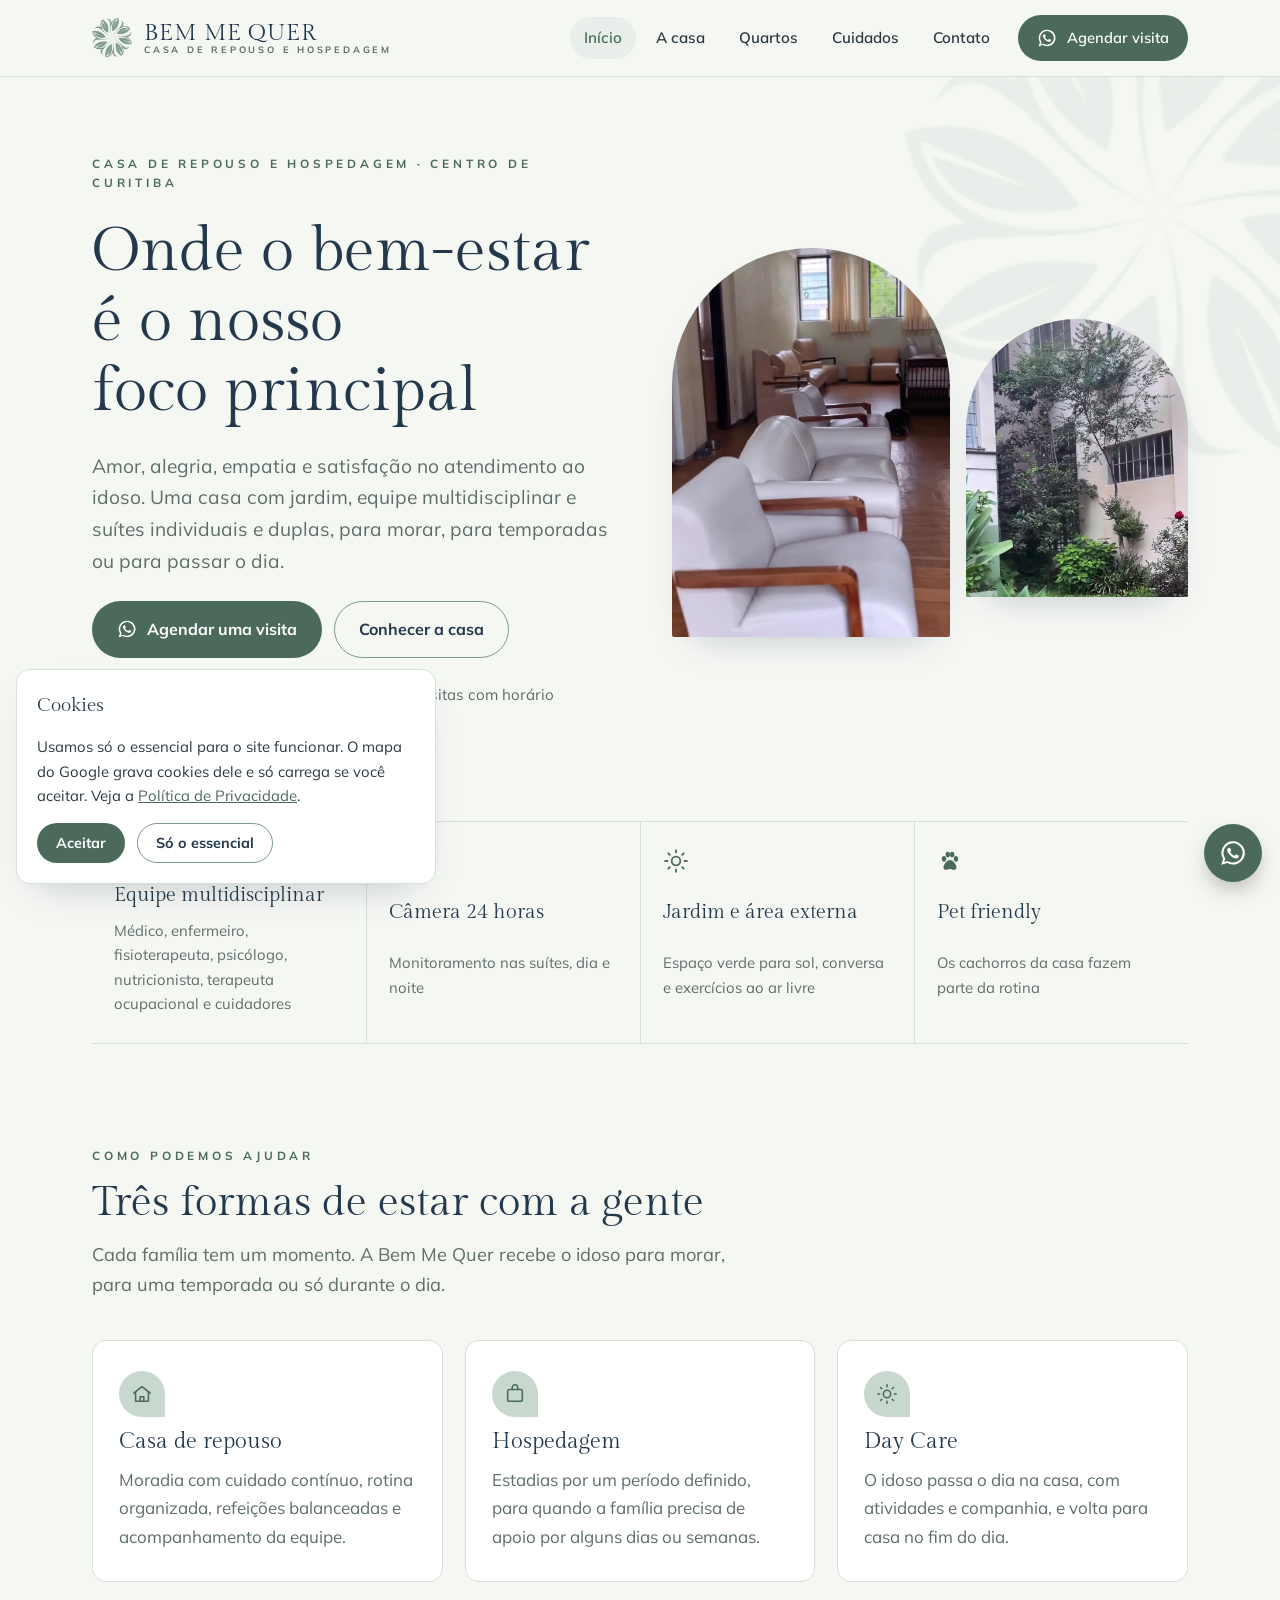
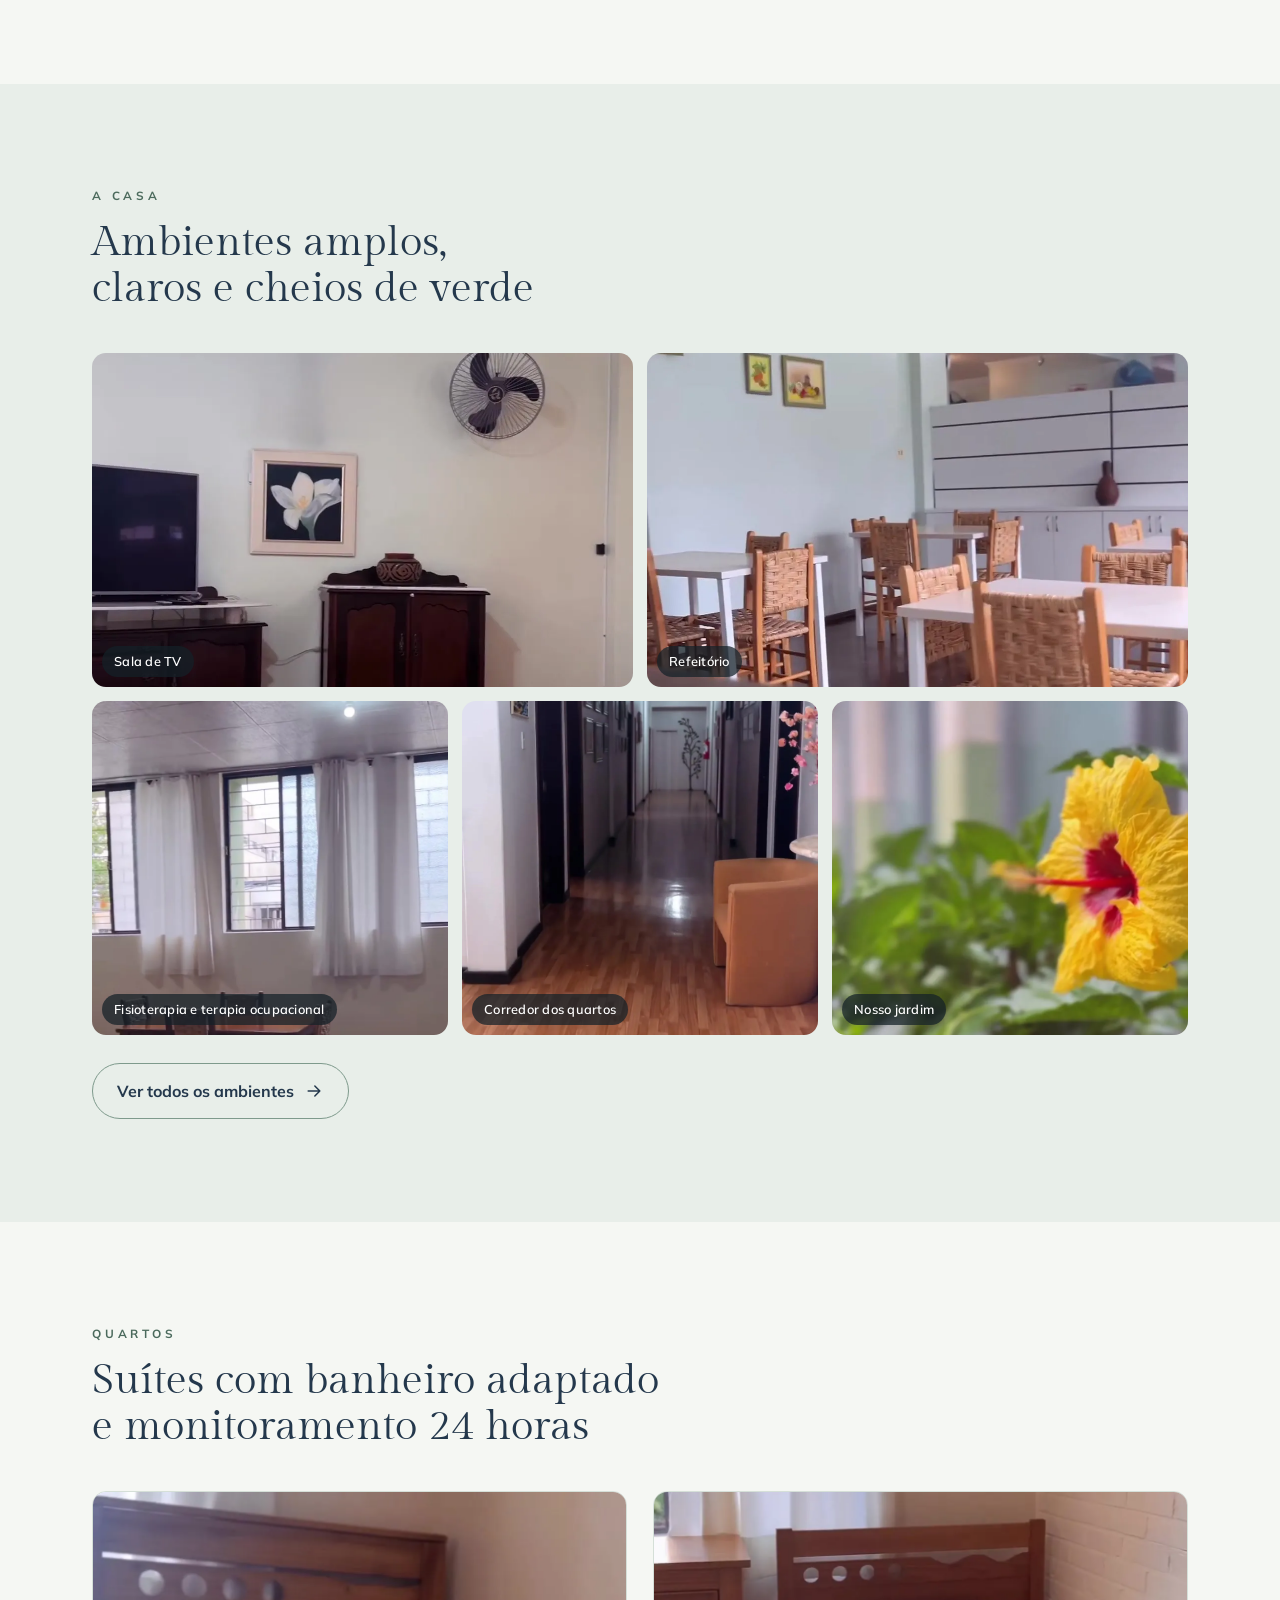
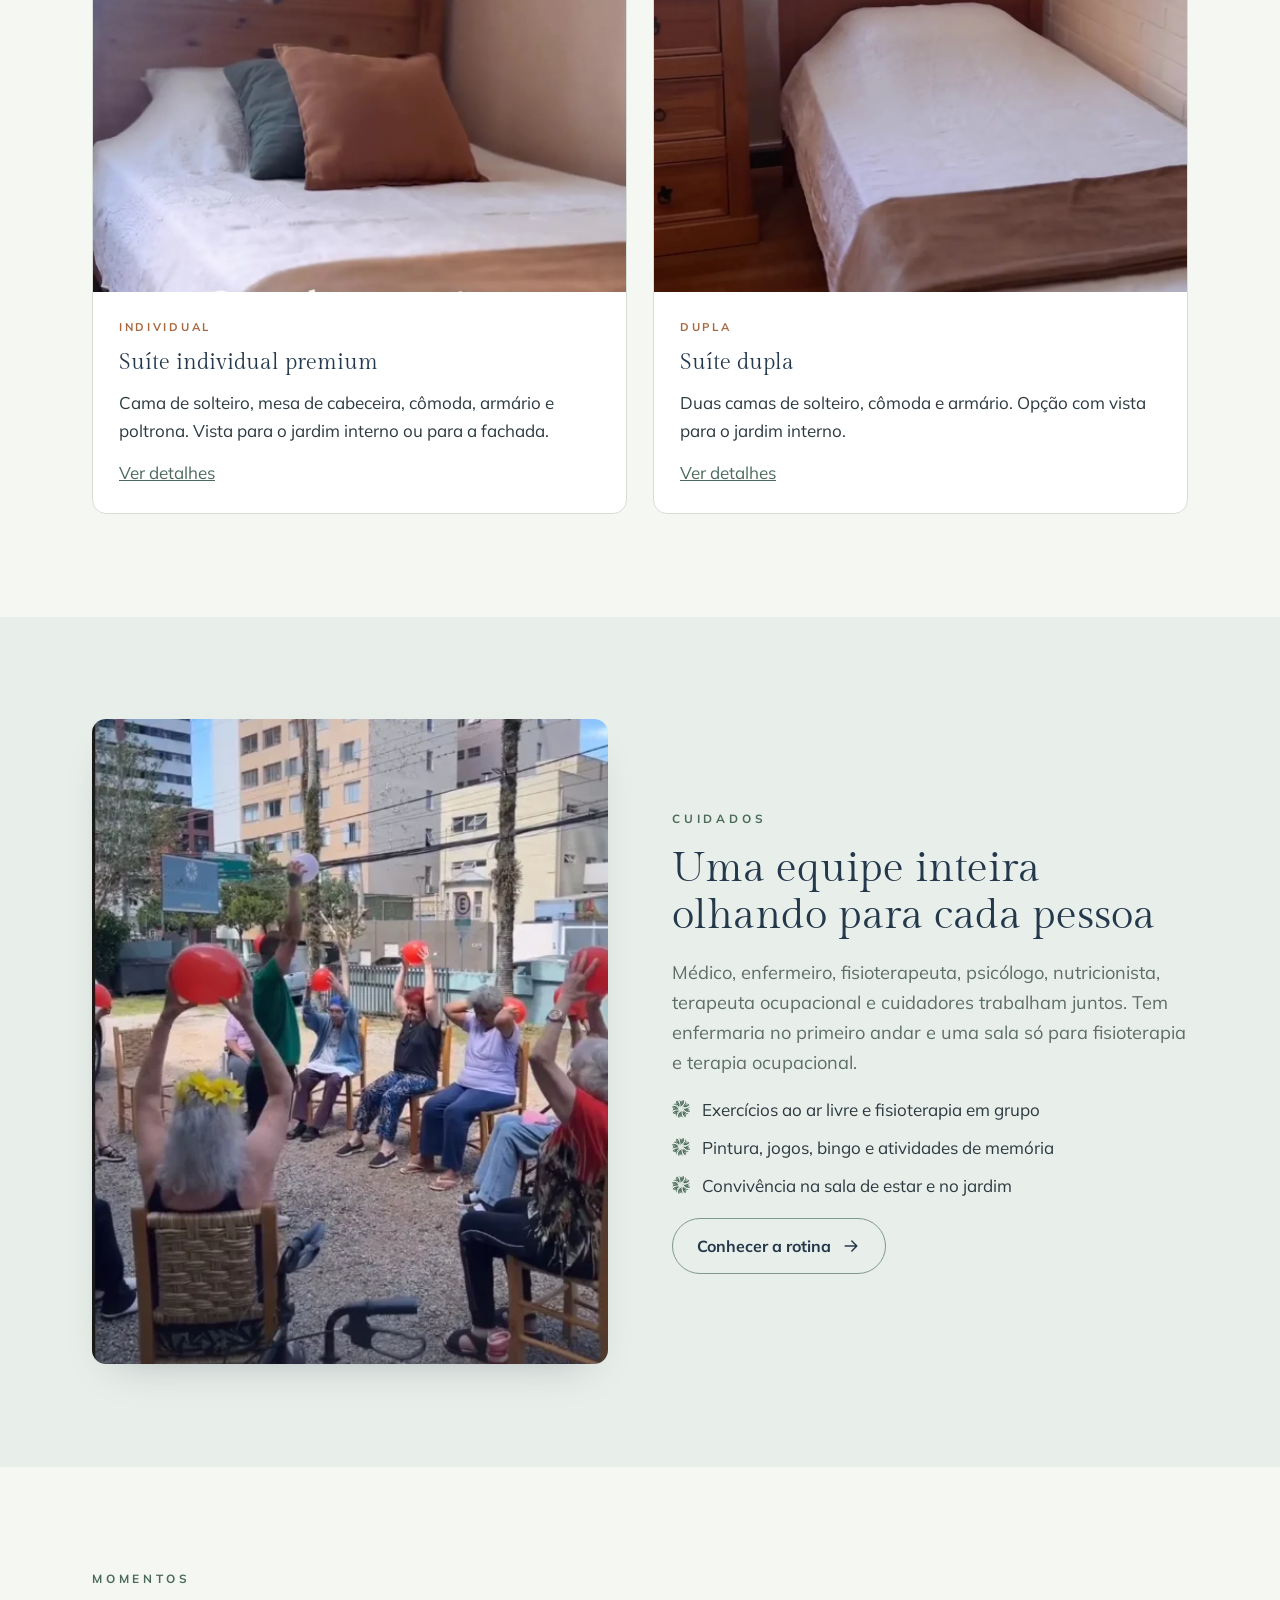
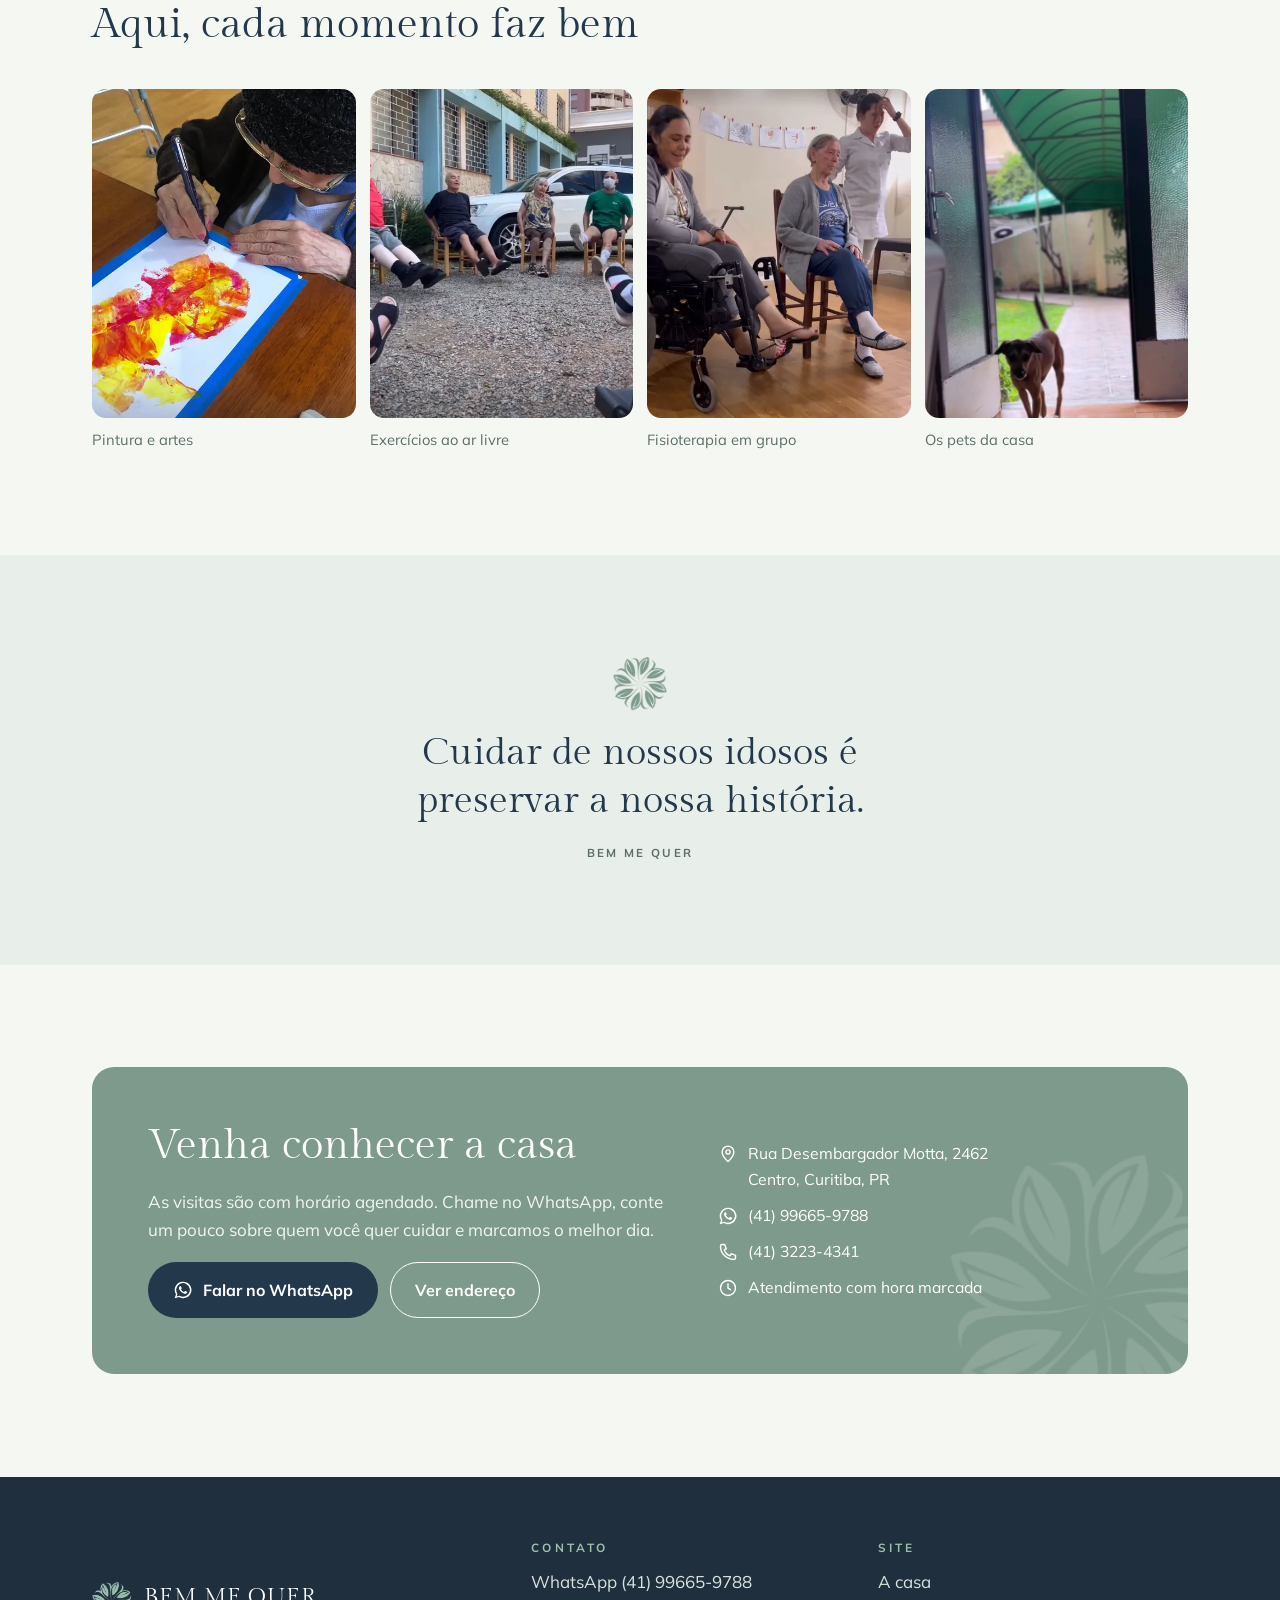
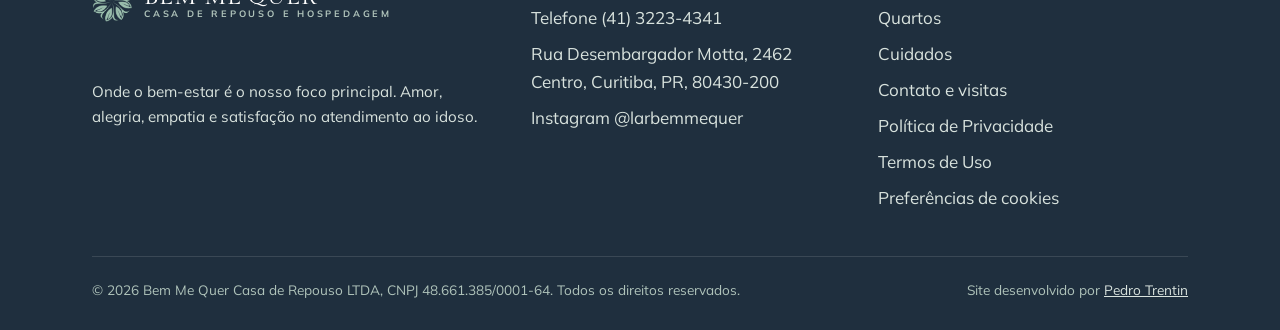
==== index.html @ e37a3519 "Primeira versão do site Bem Me Quer" ====
<!doctype html><html lang="pt-BR"><head><meta charset="utf-8">
<meta name="viewport" content="width=device-width,initial-scale=1,viewport-fit=cover">
<title>Bem Me Quer | Casa de repouso e hospedagem para idosos no Centro de Curitiba</title><meta name="description" content="Casa de repouso, hospedagem e Day Care para idosos no Centro de Curitiba. Equipe multidisciplinar, jardim, suítes individuais e duplas. Agende uma visita.">
<meta property="og:title" content="Bem Me Quer | Casa de repouso e hospedagem para idosos no Centro de Curitiba"><meta property="og:description" content="Casa de repouso, hospedagem e Day Care para idosos no Centro de Curitiba. Equipe multidisciplinar, jardim, suítes individuais e duplas. Agende uma visita."><meta property="og:type" content="website"><meta property="og:locale" content="pt_BR">
<meta property="og:image" content="/img/sala-estar.webp"><meta name="theme-color" content="#7E9A8C">
<link rel="icon" type="image/png" href="/img/flor.png">
<link rel="preload" href="/assets/fonts/gilda-display-latin-400-normal.woff2" as="font" type="font/woff2" crossorigin>
<link rel="stylesheet" href="/assets/fonts.css"><link rel="stylesheet" href="/assets/site.css">
<script type="application/ld+json">{"@context": "https://schema.org", "@type": "LocalBusiness", "name": "Bem Me Quer Casa de Repouso e Hospedagem", "telephone": "+55-41-99665-9788", "address": {"@type": "PostalAddress", "streetAddress": "Rua Desembargador Motta, 2462", "addressLocality": "Curitiba", "addressRegion": "PR", "postalCode": "80430-200", "addressCountry": "BR"}, "sameAs": ["https://www.instagram.com/larbemmequer/"]}</script>
</head><body><a class="skip" href="#conteudo" style="position:absolute;left:-999px">Pular para o conteúdo</a>
<header class="site-header"><div class="wrap hdr">
<a class="brand" href="/" aria-label="Bem Me Quer, página inicial"><span class="flor"></span><span class="brand-name"><b>BEM ME QUER</b><small>Casa de repouso e hospedagem</small></span></a>
<button class="menu-btn" type="button" aria-expanded="false" aria-controls="menu">Menu</button>
<nav class="nav" id="menu" aria-label="Principal"><a href="/" data-link="inicio" aria-current="page">Início</a><a href="/a-casa" data-link="a-casa">A casa</a><a href="/quartos" data-link="quartos">Quartos</a><a href="/cuidados" data-link="cuidados">Cuidados</a><a href="/contato" data-link="contato">Contato</a><a class="btn btn-primary" href="https://wa.me/5541996659788?text=Ol%C3%A1%21%20Vi%20o%20site%20da%20Bem%20Me%20Quer%20e%20gostaria%20de%20mais%20informa%C3%A7%C3%B5es." target="_blank" rel="noopener"><svg viewBox="0 0 24 24" fill="currentColor" aria-hidden="true"><path d="M12.04 2a9.9 9.9 0 0 0-8.5 14.98L2 22l5.15-1.5A9.94 9.94 0 1 0 12.04 2Zm0 18.13a8.2 8.2 0 0 1-4.2-1.15l-.3-.18-3.05.9.9-2.97-.2-.31a8.2 8.2 0 1 1 6.85 3.71Zm4.5-6.14c-.25-.12-1.46-.72-1.69-.8-.23-.08-.39-.12-.55.12-.17.25-.64.8-.78.97-.14.16-.29.18-.53.06a6.7 6.7 0 0 1-3.34-2.92c-.25-.43.25-.4.72-1.34.08-.16.04-.3-.02-.43l-.75-1.8c-.2-.47-.4-.4-.55-.41h-.47a.9.9 0 0 0-.65.3 2.74 2.74 0 0 0-.86 2.04 4.76 4.76 0 0 0 1 2.53 10.9 10.9 0 0 0 4.18 3.69c1.55.67 2.16.73 2.94.61.47-.07 1.46-.6 1.66-1.18.2-.58.2-1.07.14-1.18-.06-.1-.22-.16-.47-.28Z"/></svg>Agendar visita</a></nav>
</div></header><main id="conteudo"><section class="hero">
 <span class="flor hero-bg" aria-hidden="true"></span>
 <div class="wrap hero-grid">
  <div class="hero-copy">
   <p class="eyebrow">Casa de repouso e hospedagem · Centro de Curitiba</p>
   <h1>Onde o <span class="nw">bem-estar</span> é o nosso foco principal</h1>
   <p class="lead">Amor, alegria, empatia e satisfação no atendimento ao idoso. Uma casa com jardim, equipe multidisciplinar e suítes individuais e duplas, para morar, para temporadas ou para passar o dia.</p>
   <div class="btn-row">
    <a class="btn btn-primary" href="https://wa.me/5541996659788?text=Ol%C3%A1%21%20Vi%20o%20site%20da%20Bem%20Me%20Quer%20e%20gostaria%20de%20mais%20informa%C3%A7%C3%B5es." target="_blank" rel="noopener"><svg viewBox="0 0 24 24" fill="currentColor" aria-hidden="true"><path d="M12.04 2a9.9 9.9 0 0 0-8.5 14.98L2 22l5.15-1.5A9.94 9.94 0 1 0 12.04 2Zm0 18.13a8.2 8.2 0 0 1-4.2-1.15l-.3-.18-3.05.9.9-2.97-.2-.31a8.2 8.2 0 1 1 6.85 3.71Zm4.5-6.14c-.25-.12-1.46-.72-1.69-.8-.23-.08-.39-.12-.55.12-.17.25-.64.8-.78.97-.14.16-.29.18-.53.06a6.7 6.7 0 0 1-3.34-2.92c-.25-.43.25-.4.72-1.34.08-.16.04-.3-.02-.43l-.75-1.8c-.2-.47-.4-.4-.55-.41h-.47a.9.9 0 0 0-.65.3 2.74 2.74 0 0 0-.86 2.04 4.76 4.76 0 0 0 1 2.53 10.9 10.9 0 0 0 4.18 3.69c1.55.67 2.16.73 2.94.61.47-.07 1.46-.6 1.66-1.18.2-.58.2-1.07.14-1.18-.06-.1-.22-.16-.47-.28Z"/></svg>Agendar uma visita</a>
    <a class="btn btn-ghost" href="/a-casa">Conhecer a casa</a>
   </div>
   <p class="hero-note"><svg viewBox="0 0 24 24" fill="none" stroke="currentColor" stroke-width="1.7" stroke-linecap="round" stroke-linejoin="round" aria-hidden="true"><path d="M12 21s-7-6.2-7-11.5a7 7 0 0 1 14 0C19 14.8 12 21 12 21Z"/><circle cx="12" cy="9.5" r="2.5"/></svg>Rua Desembargador Motta, 2462, Centro. Visitas com horário agendado.</p>
  </div>
  <div class="arches">
   <div class="arch a1"><img src="/img/sala-estar.webp" alt="Sala de estar com poltronas claras e janelas amplas"></div>
   <div class="arch a2"><img src="/img/jardim.webp" alt="Jardim com gramado, agaves e árvores"></div>
  </div>
 </div>
</section>

<div class="wrap">
 <div class="facts">
  <div class="fact"><svg viewBox="0 0 24 24" fill="none" stroke="currentColor" stroke-width="1.7" stroke-linecap="round" stroke-linejoin="round" aria-hidden="true"><circle cx="9" cy="8" r="3.2"/><path d="M3 20a6 6 0 0 1 12 0"/><circle cx="17" cy="9" r="2.5"/><path d="M16 14.2A5 5 0 0 1 21 19"/></svg><b>Equipe multidisciplinar</b><span>Médico, enfermeiro, fisioterapeuta, psicólogo, nutricionista, terapeuta ocupacional e cuidadores</span></div>
  <div class="fact"><svg viewBox="0 0 24 24" fill="none" stroke="currentColor" stroke-width="1.7" stroke-linecap="round" stroke-linejoin="round" aria-hidden="true"><path d="M4 7h3l2-3h6l2 3h3v12H4Z"/><circle cx="12" cy="13" r="3.5"/></svg><b>Câmera 24 horas</b><span>Monitoramento nas suítes, dia e noite</span></div>
  <div class="fact"><svg viewBox="0 0 24 24" fill="none" stroke="currentColor" stroke-width="1.7" stroke-linecap="round" aria-hidden="true"><circle cx="12" cy="12" r="4"/><path d="M12 2v2M12 20v2M2 12h2M20 12h2M4.9 4.9l1.4 1.4M17.7 17.7l1.4 1.4M4.9 19.1l1.4-1.4M17.7 6.3l1.4-1.4"/></svg><b>Jardim e área externa</b><span>Espaço verde para sol, conversa e exercícios ao ar livre</span></div>
  <div class="fact"><svg viewBox="0 0 24 24" fill="currentColor" aria-hidden="true"><ellipse cx="6.5" cy="10" rx="2" ry="2.6"/><ellipse cx="10" cy="6" rx="2" ry="2.6"/><ellipse cx="14" cy="6" rx="2" ry="2.6"/><ellipse cx="17.5" cy="10" rx="2" ry="2.6"/><path d="M12 11c-3 0-6 4.5-6 7 0 1.6 1.3 2.3 2.8 2.1 1.2-.2 2-.8 3.2-.8s2 .6 3.2.8c1.5.2 2.8-.5 2.8-2.1 0-2.5-3-7-6-7Z"/></svg><b>Pet friendly</b><span>Os cachorros da casa fazem parte da rotina</span></div>
 </div>
</div>

<section class="section">
 <div class="wrap">
  <div class="sec-head">
   <p class="eyebrow">Como podemos ajudar</p>
   <h2>Três formas de estar com a gente</h2>
   <p class="lead">Cada família tem um momento. A Bem Me Quer recebe o idoso para morar, para uma temporada ou só durante o dia.</p>
  </div>
  <div class="modes">
   <article class="mode"><div class="petal"><svg viewBox="0 0 24 24" fill="none" stroke="currentColor" stroke-width="1.7" stroke-linecap="round" stroke-linejoin="round" aria-hidden="true"><path d="M3 11 12 4l9 7"/><path d="M5 10v10h14V10"/><path d="M10 20v-5h4v5"/></svg></div><h3>Casa de repouso</h3><p>Moradia com cuidado contínuo, rotina organizada, refeições balanceadas e acompanhamento da equipe.</p></article>
   <article class="mode"><div class="petal"><svg viewBox="0 0 24 24" fill="none" stroke="currentColor" stroke-width="1.7" stroke-linecap="round" stroke-linejoin="round" aria-hidden="true"><rect x="4" y="7" width="16" height="13" rx="2"/><path d="M9 7V5a3 3 0 0 1 6 0v2"/></svg></div><h3>Hospedagem</h3><p>Estadias por um período definido, para quando a família precisa de apoio por alguns dias ou semanas.</p></article>
   <article class="mode"><div class="petal"><svg viewBox="0 0 24 24" fill="none" stroke="currentColor" stroke-width="1.7" stroke-linecap="round" aria-hidden="true"><circle cx="12" cy="12" r="4"/><path d="M12 2v2M12 20v2M2 12h2M20 12h2M4.9 4.9l1.4 1.4M17.7 17.7l1.4 1.4M4.9 19.1l1.4-1.4M17.7 6.3l1.4-1.4"/></svg></div><h3>Day Care</h3><p>O idoso passa o dia na casa, com atividades e companhia, e volta para casa no fim do dia.</p></article>
  </div>
 </div>
</section>

<section class="section alt">
 <div class="wrap">
  <div class="sec-head">
   <p class="eyebrow">A casa</p>
   <h2>Ambientes amplos, claros e cheios de verde</h2>
  </div>
  <div class="gallery">
   <figure class="g-a wide"><img src="/img/sala-tv.webp" alt="Sala de TV com móveis de madeira" loading="lazy"><figcaption>Sala de TV</figcaption></figure>
   <figure class="g-b wide"><img src="/img/refeitorio.webp" alt="Refeitório com mesas brancas e cadeiras de palha" loading="lazy"><figcaption>Refeitório</figcaption></figure>
   <figure class="g-c"><img src="/img/fisio-sala.webp" alt="Sala de fisioterapia com janelas e cortinas brancas" loading="lazy"><figcaption>Fisioterapia e terapia ocupacional</figcaption></figure>
   <figure class="g-d"><img src="/img/corredor.webp" alt="Corredor com quadros e poltronas" loading="lazy"><figcaption>Corredor dos quartos</figcaption></figure>
   <figure class="g-e"><img src="/img/hibisco.webp" alt="Flor de hibisco amarela no jardim" loading="lazy"><figcaption>Nosso jardim</figcaption></figure>
  </div>
  <p style="margin-top:28px"><a class="btn btn-ghost" href="/a-casa">Ver todos os ambientes <svg viewBox="0 0 24 24" fill="none" stroke="currentColor" stroke-width="1.8" stroke-linecap="round" stroke-linejoin="round" aria-hidden="true"><path d="M5 12h14M13 6l6 6-6 6"/></svg></a></p>
 </div>
</section>

<section class="section">
 <div class="wrap">
  <div class="sec-head">
   <p class="eyebrow">Quartos</p>
   <h2>Suítes com banheiro adaptado e monitoramento 24 horas</h2>
  </div>
  <div class="rooms">
   <article class="room">
    <div class="room-img"><img src="/img/quarto-almofadas.webp" alt="Suíte individual com cama de solteiro e almofadas" loading="lazy"></div>
    <div class="room-body"><span class="tag">Individual</span><h3>Suíte individual premium</h3>
     <p>Cama de solteiro, mesa de cabeceira, cômoda, armário e poltrona. Vista para o jardim interno ou para a fachada.</p>
     <a href="/quartos">Ver detalhes</a></div>
   </article>
   <article class="room">
    <div class="room-img"><img src="/img/quarto-janela.webp" alt="Suíte com camas de solteiro, cômoda e janela ampla" loading="lazy" style="object-position:center 70%"></div>
    <div class="room-body"><span class="tag">Dupla</span><h3>Suíte dupla</h3>
     <p>Duas camas de solteiro, cômoda e armário. Opção com vista para o jardim interno.</p>
     <a href="/quartos">Ver detalhes</a></div>
   </article>
  </div>
 </div>
</section>

<section class="section alt">
 <div class="wrap split">
  <div class="split-media" style="aspect-ratio:4/5"><img src="/img/ativ-bolas.webp" alt="Idosos fazendo exercícios com bolas no pátio externo" loading="lazy"></div>
  <div class="split-copy">
   <p class="eyebrow">Cuidados</p>
   <h2>Uma equipe inteira olhando para cada pessoa</h2>
   <p class="lead">Médico, enfermeiro, fisioterapeuta, psicólogo, nutricionista, terapeuta ocupacional e cuidadores trabalham juntos. Tem enfermaria no primeiro andar e uma sala só para fisioterapia e terapia ocupacional.</p>
   <ul class="checks">
    <li>Exercícios ao ar livre e fisioterapia em grupo</li>
    <li>Pintura, jogos, bingo e atividades de memória</li>
    <li>Convivência na sala de estar e no jardim</li>
   </ul>
   <p><a class="btn btn-ghost" href="/cuidados">Conhecer a rotina <svg viewBox="0 0 24 24" fill="none" stroke="currentColor" stroke-width="1.8" stroke-linecap="round" stroke-linejoin="round" aria-hidden="true"><path d="M5 12h14M13 6l6 6-6 6"/></svg></a></p>
  </div>
 </div>
</section>

<section class="section">
 <div class="wrap">
  <div class="sec-head">
   <p class="eyebrow">Momentos</p>
   <h2>Aqui, cada momento faz bem</h2>
  </div>
  <div class="moments">
   <figure><div class="ph"><img src="/img/ativ-pintura.webp" alt="Residente pintando com tinta amarela e vermelha" loading="lazy"></div><figcaption>Pintura e artes</figcaption></figure>
   <figure><div class="ph"><img src="/img/ativ-externa.webp" alt="Exercícios sentados no pátio com o educador" loading="lazy"></div><figcaption>Exercícios ao ar livre</figcaption></figure>
   <figure><div class="ph"><img src="/img/ativ-fisio.webp" alt="Atividade de fisioterapia em grupo" loading="lazy"></div><figcaption>Fisioterapia em grupo</figcaption></figure>
   <figure><div class="ph"><img src="/img/porta-jardim.webp" alt="Cachorro da casa entrando pela porta do jardim" loading="lazy"></div><figcaption>Os pets da casa</figcaption></figure>
  </div>
 </div>
</section>

<section class="section alt">
 <div class="wrap quote-wrap">
  <span class="flor" aria-hidden="true"></span>
  <p class="quote">Cuidar de nossos idosos é preservar a nossa história.</p>
  <small>Bem Me Quer</small>
 </div>
</section>

<section class="section">
 <div class="wrap">
  <div class="band">
   <span class="flor" aria-hidden="true"></span>
   <div class="stack" style="position:relative">
    <h2>Venha conhecer a casa</h2>
    <p>As visitas são com horário agendado. Chame no WhatsApp, conte um pouco sobre quem você quer cuidar e marcamos o melhor dia.</p>
    <div class="btn-row"><a class="btn btn-primary" href="https://wa.me/5541996659788?text=Ol%C3%A1%21%20Vi%20o%20site%20da%20Bem%20Me%20Quer%20e%20gostaria%20de%20mais%20informa%C3%A7%C3%B5es." target="_blank" rel="noopener"><svg viewBox="0 0 24 24" fill="currentColor" aria-hidden="true"><path d="M12.04 2a9.9 9.9 0 0 0-8.5 14.98L2 22l5.15-1.5A9.94 9.94 0 1 0 12.04 2Zm0 18.13a8.2 8.2 0 0 1-4.2-1.15l-.3-.18-3.05.9.9-2.97-.2-.31a8.2 8.2 0 1 1 6.85 3.71Zm4.5-6.14c-.25-.12-1.46-.72-1.69-.8-.23-.08-.39-.12-.55.12-.17.25-.64.8-.78.97-.14.16-.29.18-.53.06a6.7 6.7 0 0 1-3.34-2.92c-.25-.43.25-.4.72-1.34.08-.16.04-.3-.02-.43l-.75-1.8c-.2-.47-.4-.4-.55-.41h-.47a.9.9 0 0 0-.65.3 2.74 2.74 0 0 0-.86 2.04 4.76 4.76 0 0 0 1 2.53 10.9 10.9 0 0 0 4.18 3.69c1.55.67 2.16.73 2.94.61.47-.07 1.46-.6 1.66-1.18.2-.58.2-1.07.14-1.18-.06-.1-.22-.16-.47-.28Z"/></svg>Falar no WhatsApp</a><a class="btn btn-ghost" href="/contato">Ver endereço</a></div>
   </div>
   <div class="band-info">
    <div><svg viewBox="0 0 24 24" fill="none" stroke="currentColor" stroke-width="1.7" stroke-linecap="round" stroke-linejoin="round" aria-hidden="true"><path d="M12 21s-7-6.2-7-11.5a7 7 0 0 1 14 0C19 14.8 12 21 12 21Z"/><circle cx="12" cy="9.5" r="2.5"/></svg><span>Rua Desembargador Motta, 2462<br>Centro, Curitiba, PR</span></div>
    <div><svg viewBox="0 0 24 24" fill="currentColor" aria-hidden="true"><path d="M12.04 2a9.9 9.9 0 0 0-8.5 14.98L2 22l5.15-1.5A9.94 9.94 0 1 0 12.04 2Zm0 18.13a8.2 8.2 0 0 1-4.2-1.15l-.3-.18-3.05.9.9-2.97-.2-.31a8.2 8.2 0 1 1 6.85 3.71Zm4.5-6.14c-.25-.12-1.46-.72-1.69-.8-.23-.08-.39-.12-.55.12-.17.25-.64.8-.78.97-.14.16-.29.18-.53.06a6.7 6.7 0 0 1-3.34-2.92c-.25-.43.25-.4.72-1.34.08-.16.04-.3-.02-.43l-.75-1.8c-.2-.47-.4-.4-.55-.41h-.47a.9.9 0 0 0-.65.3 2.74 2.74 0 0 0-.86 2.04 4.76 4.76 0 0 0 1 2.53 10.9 10.9 0 0 0 4.18 3.69c1.55.67 2.16.73 2.94.61.47-.07 1.46-.6 1.66-1.18.2-.58.2-1.07.14-1.18-.06-.1-.22-.16-.47-.28Z"/></svg><span>(41) 99665-9788</span></div>
    <div><svg viewBox="0 0 24 24" fill="none" stroke="currentColor" stroke-width="1.7" stroke-linecap="round" stroke-linejoin="round" aria-hidden="true"><path d="M5 3h3l2 5-2.5 1.5a11 11 0 0 0 7 7L16 14l5 2v3a2 2 0 0 1-2 2A16 16 0 0 1 3 5a2 2 0 0 1 2-2Z"/></svg><span>(41) 3223-4341</span></div>
    <div><svg viewBox="0 0 24 24" fill="none" stroke="currentColor" stroke-width="1.7" stroke-linecap="round" aria-hidden="true"><circle cx="12" cy="12" r="9"/><path d="M12 7v5l3 2"/></svg><span>Atendimento com hora marcada</span></div>
   </div>
  </div>
 </div>
</section>
</main><footer class="site-footer"><div class="wrap">
<div class="ft">
 <div class="stack" style="gap:16px">
  <a class="brand" href="/"><span class="flor"></span><span class="brand-name"><b>BEM ME QUER</b><small>Casa de repouso e hospedagem</small></span></a>
  <p>Onde o bem-estar é o nosso foco principal. Amor, alegria, empatia e satisfação no atendimento ao idoso.</p>
 </div>
 <div><h3>Contato</h3><ul>
  <li><a href="https://wa.me/5541996659788?text=Ol%C3%A1%21%20Vi%20o%20site%20da%20Bem%20Me%20Quer%20e%20gostaria%20de%20mais%20informa%C3%A7%C3%B5es." target="_blank" rel="noopener">WhatsApp (41) 99665-9788</a></li>
  <li>Telefone (41) 3223-4341</li>
  <li><a href="https://www.google.com/maps/search/?api=1&query=Rua%20Desembargador%20Motta%2C%202462%2C%20Centro%2C%20Curitiba%2C%20PR%2C%2080430-200" target="_blank" rel="noopener">Rua Desembargador Motta, 2462<br>Centro, Curitiba, PR, 80430-200</a></li>
  <li><a href="https://www.instagram.com/larbemmequer/" target="_blank" rel="noopener">Instagram @larbemmequer</a></li>
 </ul></div>
 <div><h3>Site</h3><ul>
  <li><a href="/a-casa">A casa</a></li><li><a href="/quartos">Quartos</a></li><li><a href="/cuidados">Cuidados</a></li><li><a href="/contato">Contato e visitas</a></li>
  <li><a href="/privacidade">Política de Privacidade</a></li><li><a href="/termos">Termos de Uso</a></li>
  <li><button class="linkbtn" type="button" data-cookie-prefs>Preferências de cookies</button></li>
 </ul></div>
</div>
<div class="ft-bottom"><span>© <span data-year>2026</span> Bem Me Quer Casa de Repouso LTDA, CNPJ 48.661.385/0001-64. Todos os direitos reservados.</span><span>Site desenvolvido por <a href="https://www.instagram.com/ph.trentin/" target="_blank" rel="noopener">Pedro Trentin</a></span></div>
</div></footer>
<a class="wa-float" href="https://wa.me/5541996659788?text=Ol%C3%A1%21%20Vi%20o%20site%20da%20Bem%20Me%20Quer%20e%20gostaria%20de%20mais%20informa%C3%A7%C3%B5es." target="_blank" rel="noopener" aria-label="Conversar no WhatsApp"><svg viewBox="0 0 24 24" fill="currentColor" aria-hidden="true"><path d="M12.04 2a9.9 9.9 0 0 0-8.5 14.98L2 22l5.15-1.5A9.94 9.94 0 1 0 12.04 2Zm0 18.13a8.2 8.2 0 0 1-4.2-1.15l-.3-.18-3.05.9.9-2.97-.2-.31a8.2 8.2 0 1 1 6.85 3.71Zm4.5-6.14c-.25-.12-1.46-.72-1.69-.8-.23-.08-.39-.12-.55.12-.17.25-.64.8-.78.97-.14.16-.29.18-.53.06a6.7 6.7 0 0 1-3.34-2.92c-.25-.43.25-.4.72-1.34.08-.16.04-.3-.02-.43l-.75-1.8c-.2-.47-.4-.4-.55-.41h-.47a.9.9 0 0 0-.65.3 2.74 2.74 0 0 0-.86 2.04 4.76 4.76 0 0 0 1 2.53 10.9 10.9 0 0 0 4.18 3.69c1.55.67 2.16.73 2.94.61.47-.07 1.46-.6 1.66-1.18.2-.58.2-1.07.14-1.18-.06-.1-.22-.16-.47-.28Z"/></svg></a>
<div class="cookie" id="cookie" role="dialog" aria-label="Aviso de cookies" hidden>
 <b>Cookies</b>
 <p>Usamos só o essencial para o site funcionar. O mapa do Google grava cookies dele e só carrega se você aceitar. Veja a <a href="/privacidade">Política de Privacidade</a>.</p>
 <div class="btn-row"><button class="btn btn-primary" type="button" data-accept>Aceitar</button><button class="btn btn-ghost" type="button" data-essential>Só o essencial</button></div>
</div><script src="/assets/site.js"></script></body></html>
---- assets/fonts.css ----
@font-face{font-family:"Gilda Display";src:url(/assets/fonts/gilda-display-latin-400-normal.woff2) format("woff2");font-weight:400;font-display:swap}
@font-face{font-family:"Mulish";src:url(/assets/fonts/mulish-latin-400-normal.woff2) format("woff2");font-weight:400;font-display:swap}
@font-face{font-family:"Mulish";src:url(/assets/fonts/mulish-latin-600-normal.woff2) format("woff2");font-weight:600;font-display:swap}
@font-face{font-family:"Mulish";src:url(/assets/fonts/mulish-latin-700-normal.woff2) format("woff2");font-weight:700;font-display:swap}
---- assets/site.css ----
:root{
  --paper:#F5F7F3;
  --paper-2:#E8EEE9;
  --card:#FFFFFF;
  --sage:#7E9A8C;
  --sage-deep:#4B6A5C;
  --sage-soft:#C9D8CF;
  --navy:#24384C;
  --ink:#2C3A40;
  --muted:#5E6E69;
  --caramel:#A8683F;
  --line:#D5DFD8;
  --on-sage:#FFFFFF;
  --footer:#1F2F3E;
  --footer-ink:#D9E3DE;
  --shadow:0 18px 40px -24px rgba(36,56,76,.35);
  --radius:14px;
  --display:"Gilda Display","Cormorant Garamond",Georgia,"Times New Roman",serif;
  --body:"Mulish","Segoe UI",system-ui,-apple-system,sans-serif;
  --wrap:1160px;
}
@media (prefers-color-scheme:dark){
  :root:not([data-theme="light"]){
    color-scheme:dark;
    --paper:#131B20;--paper-2:#1A252B;--card:#1E2A31;
    --sage:#7E9A8C;--sage-deep:#9CC0AE;--sage-soft:#2E4239;
    --navy:#E4ECE7;--ink:#D6E0DB;--muted:#9FB0A9;--caramel:#D79A72;
    --line:#2C3A40;--footer:#0D1418;--footer-ink:#C9D6D0;
    --shadow:0 18px 40px -24px rgba(0,0,0,.6);
  }
}
:root[data-theme="dark"]{
  color-scheme:dark;
  --paper:#131B20;--paper-2:#1A252B;--card:#1E2A31;
  --sage:#7E9A8C;--sage-deep:#9CC0AE;--sage-soft:#2E4239;
  --navy:#E4ECE7;--ink:#D6E0DB;--muted:#9FB0A9;--caramel:#D79A72;
  --line:#2C3A40;--footer:#0D1418;--footer-ink:#C9D6D0;
  --shadow:0 18px 40px -24px rgba(0,0,0,.6);
}

*,*::before,*::after{box-sizing:border-box}
html{scroll-behavior:smooth}
@media (prefers-reduced-motion:reduce){html{scroll-behavior:auto}*{animation:none!important;transition:none!important}}
body{margin:0;background:var(--paper);color:var(--ink);font-family:var(--body);font-size:17px;line-height:1.65;-webkit-font-smoothing:antialiased}
img{max-width:100%;display:block}
a{color:var(--sage-deep)}
a:focus-visible,button:focus-visible,summary:focus-visible{outline:2px solid var(--caramel);outline-offset:3px;border-radius:6px}
h1,h2,h3{font-family:var(--display);font-weight:400;color:var(--navy);line-height:1.12;text-wrap:balance;margin:0}
h1{font-size:clamp(2.3rem,5.2vw,3.9rem)}
h2{font-size:clamp(1.8rem,3.4vw,2.6rem)}
h3{font-size:1.4rem}
p{margin:0}
.wrap{max-width:var(--wrap);margin:0 auto;padding-inline:clamp(16px,4vw,32px)}
.eyebrow{font-size:.74rem;letter-spacing:.32em;text-transform:uppercase;color:var(--sage-deep);font-weight:700}
.lead{font-size:1.14rem;color:var(--muted);max-width:60ch}
.stack{display:grid;gap:18px}
.section{padding-block:clamp(56px,8vw,104px)}
.section.alt{background:var(--paper-2)}
.sec-head{display:grid;gap:14px;max-width:720px;margin-bottom:40px}
.flor{display:inline-block;width:1em;height:1em;background:currentColor;-webkit-mask:url(/img/flor.png) center/contain no-repeat;mask:url(/img/flor.png) center/contain no-repeat}

/* botões */
.btn{display:inline-flex;align-items:center;gap:10px;padding:14px 24px;border-radius:999px;font-weight:700;font-size:1rem;text-decoration:none;border:1.5px solid transparent;cursor:pointer;transition:background .2s,color .2s,border-color .2s;font-family:var(--body)}
.btn svg{width:20px;height:20px;flex:none}
.btn-primary{background:#4B6A5C;color:#fff}
.btn-primary:hover{background:#3C5A4C}
.btn-ghost{border-color:var(--sage);color:var(--navy);background:transparent}
.btn-ghost:hover{background:var(--sage-soft)}
.btn-row{display:flex;flex-wrap:wrap;gap:12px}

/* header */
.site-header{position:sticky;top:env(safe-area-inset-top,0px);z-index:40;background:color-mix(in srgb,var(--paper) 92%,transparent);backdrop-filter:blur(10px);border-bottom:1px solid var(--line)}
.hdr{display:flex;align-items:center;justify-content:space-between;gap:20px;min-height:76px}
.brand{display:flex;align-items:center;gap:12px;text-decoration:none;color:var(--navy)}
.brand .flor{font-size:40px;color:var(--sage)}
.brand-name{display:grid;line-height:1.05}
.brand-name b{font-family:var(--display);font-weight:400;font-size:1.45rem;letter-spacing:.04em}
.brand-name small{font-size:.58rem;letter-spacing:.3em;text-transform:uppercase;color:var(--muted);font-weight:700}
.nav{display:flex;align-items:center;gap:6px}
.nav a{padding:8px 14px;border-radius:999px;text-decoration:none;color:var(--ink);font-weight:600;font-size:.95rem}
.nav a:hover{background:var(--paper-2)}
.nav a[aria-current="page"]{color:var(--sage-deep);background:var(--paper-2)}
.nav .btn{margin-left:8px;padding:10px 18px;font-size:.92rem}
.nav a.btn-primary,.nav a.btn-primary:hover{color:#fff;background:#4B6A5C}
.nav a.btn-primary:hover{background:#3C5A4C}
.nw{white-space:nowrap}
.menu-btn{display:none;background:none;border:1.5px solid var(--line);border-radius:999px;padding:9px 16px;font:700 .9rem var(--body);color:var(--navy);cursor:pointer}
@media (max-width:900px){
  .menu-btn{display:inline-flex}
  .nav{display:none;position:absolute;left:0;right:0;top:100%;flex-direction:column;align-items:stretch;background:var(--paper);border-bottom:1px solid var(--line);padding:12px clamp(16px,4vw,32px) 20px}
  .nav.open{display:flex}
  .nav a{padding:12px 14px}
  .nav .btn{margin:8px 0 0;justify-content:center}
}

/* hero */
.hero{padding-block:clamp(40px,6vw,80px) clamp(56px,7vw,96px);position:relative;overflow:hidden}
.hero-grid{display:grid;grid-template-columns:1fr 1fr;gap:clamp(32px,5vw,72px);align-items:center}
.hero-copy{display:grid;gap:24px;position:relative;z-index:1}
.hero-copy .lead{font-size:1.2rem}
.hero-bg{position:absolute;right:-140px;top:-120px;font-size:520px;color:var(--sage);opacity:.09;animation:girar 3.2s cubic-bezier(.2,.7,.2,1) both;pointer-events:none}
@keyframes girar{from{transform:rotate(-40deg)}to{transform:rotate(0)}}
.arches{display:grid;grid-template-columns:1.25fr 1fr;gap:16px;align-items:end}
.arch{border-radius:999px 999px 16px 16px;overflow:hidden;box-shadow:var(--shadow);background:var(--paper-2)}
.arch img{width:100%;height:100%;object-fit:cover}
.arches .a1{aspect-ratio:4/5.6}
.arches .a2{aspect-ratio:4/5;margin-bottom:40px}
.hero-note{display:flex;gap:10px;align-items:center;color:var(--muted);font-size:.95rem}
.hero-note svg{width:18px;height:18px;color:var(--sage-deep);flex:none}
@media (max-width:860px){.hero-grid{grid-template-columns:1fr}.hero-bg{font-size:360px;right:-120px}}

/* faixa de fatos */
.facts{display:grid;grid-template-columns:repeat(4,1fr);border-block:1px solid var(--line)}
.fact{display:grid;gap:6px;padding:26px 22px;border-left:1px solid var(--line)}
.fact:first-child{border-left:0}
.fact svg{width:26px;height:26px;color:var(--sage-deep)}
.fact b{font-family:var(--display);font-weight:400;font-size:1.22rem;color:var(--navy)}
.fact span{font-size:.93rem;color:var(--muted)}
@media (max-width:860px){.facts{grid-template-columns:1fr 1fr}.fact:nth-child(3){border-left:0}.fact:nth-child(n+3){border-top:1px solid var(--line)}}
@media (max-width:460px){.facts{grid-template-columns:1fr}.fact{border-left:0!important;border-top:1px solid var(--line)}.fact:first-child{border-top:0}}

/* modalidades */
.modes{display:grid;grid-template-columns:repeat(3,1fr);gap:22px}
.mode{background:var(--card);border:1px solid var(--line);border-radius:var(--radius);padding:30px 26px;display:grid;gap:12px;align-content:start}
.mode .petal{width:46px;height:46px;border-radius:999px 999px 8px 999px;background:var(--sage-soft);display:grid;place-items:center;color:var(--sage-deep)}
.mode .petal svg{width:22px;height:22px}
.mode p{color:var(--muted)}
@media (max-width:860px){.modes{grid-template-columns:1fr}}

/* galeria */
.gallery{display:grid;grid-template-columns:repeat(6,1fr);grid-auto-rows:160px;gap:14px}
.gallery figure{margin:0;position:relative;border-radius:var(--radius);overflow:hidden;background:var(--paper-2)}
.gallery img{width:100%;height:100%;object-fit:cover;transition:transform .6s}
.gallery figure:hover img{transform:scale(1.03)}
.gallery figcaption{position:absolute;left:10px;bottom:10px;background:rgba(20,32,40,.72);color:#fff;font-size:.8rem;font-weight:600;padding:5px 12px;border-radius:999px;letter-spacing:.02em}
.g-a{grid-column:span 3;grid-row:span 2}.g-b{grid-column:span 3;grid-row:span 2}
.g-c{grid-column:span 2;grid-row:span 2}.g-d{grid-column:span 2;grid-row:span 2}.g-e{grid-column:span 2;grid-row:span 2}
@media (max-width:760px){.gallery{grid-template-columns:1fr 1fr;grid-auto-rows:150px}.gallery figure{grid-column:span 1!important;grid-row:span 1!important}.gallery figure.wide{grid-column:span 2!important;grid-row:span 2!important}}

/* split */
.split{display:grid;grid-template-columns:1fr 1fr;gap:clamp(28px,5vw,64px);align-items:center}
.split.rev>.split-media{order:2}
.split-media{border-radius:var(--radius);overflow:hidden;box-shadow:var(--shadow)}
.split-media img{width:100%;height:100%;object-fit:cover}
.split-copy{display:grid;gap:18px}
@media (max-width:860px){.split{grid-template-columns:1fr}.split.rev>.split-media{order:0}}

.checks{list-style:none;padding:0;margin:0;display:grid;gap:10px}
.checks li{display:flex;gap:12px;align-items:flex-start}
.checks li::before{content:"";flex:none;width:18px;height:18px;margin-top:4px;background:var(--sage-deep);-webkit-mask:url(/img/flor.png) center/contain no-repeat;mask:url(/img/flor.png) center/contain no-repeat}

/* equipe */
.team{display:flex;flex-wrap:wrap;gap:10px}
.team span{border:1.5px solid var(--sage);border-radius:999px;padding:8px 18px;font-weight:600;color:var(--navy);background:var(--card)}

/* quartos */
.rooms{display:grid;grid-template-columns:1fr 1fr;gap:26px}
.room{background:var(--card);border:1px solid var(--line);border-radius:var(--radius);overflow:hidden;display:grid;grid-template-rows:auto 1fr}
.room-img{aspect-ratio:4/3;overflow:hidden}
.room-img img{width:100%;height:100%;object-fit:cover}
.room-body{padding:26px;display:grid;gap:14px;align-content:start}
.tag{display:inline-block;font-size:.7rem;letter-spacing:.24em;text-transform:uppercase;font-weight:700;color:var(--caramel)}
@media (max-width:760px){.rooms{grid-template-columns:1fr}}

/* momentos */
.moments{display:grid;grid-template-columns:repeat(4,1fr);gap:14px}
.moments figure{margin:0;display:grid;gap:10px}
.moments .ph{aspect-ratio:4/5;border-radius:var(--radius);overflow:hidden;background:var(--paper-2)}
.moments img{width:100%;height:100%;object-fit:cover}
.moments figcaption{font-size:.92rem;color:var(--muted)}
@media (max-width:860px){.moments{grid-template-columns:1fr 1fr}}

.quote{font-family:var(--display);font-size:clamp(1.6rem,3.2vw,2.4rem);color:var(--navy);line-height:1.25;max-width:24ch;text-wrap:balance}
.quote-wrap{display:grid;justify-items:center;text-align:center;gap:18px}
.quote-wrap .flor{font-size:54px;color:var(--sage)}
.quote-wrap small{color:var(--muted);letter-spacing:.2em;text-transform:uppercase;font-size:.72rem;font-weight:700}

/* bloco verde */
.band{background:#7E9A8C;color:#fff;border-radius:22px;padding:clamp(32px,5vw,56px);display:grid;grid-template-columns:1.3fr 1fr;gap:32px;align-items:center;position:relative;overflow:hidden}
.band h2{color:#fff}
.band p{color:#F1F6F3}
.band .flor{position:absolute;right:-60px;bottom:-80px;font-size:300px;color:#fff;opacity:.12}
.band .btn-primary{background:#24384C}
.band .btn-primary:hover{background:#1A2B3B}
.band .btn-ghost{border-color:#fff;color:#fff}
.band .btn-ghost:hover{background:rgba(255,255,255,.12)}
.band-info{display:grid;gap:10px;position:relative;font-size:.98rem}
.band-info div{display:flex;gap:10px;align-items:flex-start}
.band-info svg{width:20px;height:20px;flex:none;margin-top:3px}
@media (max-width:860px){.band{grid-template-columns:1fr}}

/* page head */
.page-head{padding-block:clamp(44px,6vw,80px) 8px}
.page-head .stack{max-width:760px}

/* ambientes */
.env{display:grid;grid-template-columns:.9fr 1.1fr;gap:clamp(24px,4vw,56px);align-items:start;padding-block:40px;border-top:1px solid var(--line)}
.env:first-of-type{border-top:0}
.env-copy{display:grid;gap:14px;position:sticky;top:110px}
.env-copy .eyebrow{color:var(--caramel)}
.env-photos{display:grid;grid-template-columns:1fr 1fr;gap:12px}
.env-photos figure{margin:0;border-radius:var(--radius);overflow:hidden;background:var(--paper-2)}
.env-photos img{width:100%;height:100%;object-fit:cover}
.env-photos .full{grid-column:span 2;aspect-ratio:4/3}
.env-photos .port{aspect-ratio:4/5}
@media (max-width:860px){.env{grid-template-columns:1fr}.env-copy{position:static}}

/* passos */
.steps{list-style:none;padding:0;margin:0;display:grid;grid-template-columns:repeat(3,1fr);gap:20px;counter-reset:s}
.steps li{counter-increment:s;background:var(--card);border:1px solid var(--line);border-radius:var(--radius);padding:24px;display:grid;gap:8px;align-content:start}
.steps li::before{content:counter(s);font-family:var(--display);font-size:2.2rem;color:var(--sage);line-height:1}
.steps p{color:var(--muted);font-size:.97rem}
@media (max-width:760px){.steps{grid-template-columns:1fr}}

/* contato */
.contact-grid{display:grid;grid-template-columns:1fr 1.1fr;gap:28px;align-items:start}
.cards{display:grid;gap:14px}
.ccard{display:flex;gap:16px;align-items:flex-start;background:var(--card);border:1px solid var(--line);border-radius:var(--radius);padding:20px 22px;text-decoration:none;color:var(--ink)}
.ccard svg{width:24px;height:24px;color:var(--sage-deep);flex:none;margin-top:2px}
.ccard b{display:block;font-size:.72rem;letter-spacing:.22em;text-transform:uppercase;color:var(--muted)}
.ccard span{font-size:1.1rem;font-weight:600;color:var(--navy);font-variant-numeric:tabular-nums}
a.ccard:hover{border-color:var(--sage)}
.map{border-radius:var(--radius);overflow:hidden;border:1px solid var(--line);background:var(--paper-2);min-height:380px;display:grid}
.map iframe{width:100%;height:100%;min-height:380px;border:0}
.map-gate{display:grid;place-items:center;align-content:center;gap:14px;padding:30px;text-align:center;color:var(--muted)}
.map-gate .flor{font-size:48px;color:var(--sage)}
@media (max-width:860px){.contact-grid{grid-template-columns:1fr}}

.faq{display:grid;gap:10px;max-width:820px}
.faq details{background:var(--card);border:1px solid var(--line);border-radius:var(--radius);padding:4px 22px}
.faq summary{cursor:pointer;font-weight:700;color:var(--navy);padding:16px 0;list-style:none;display:flex;justify-content:space-between;gap:16px}
.faq summary::after{content:"+";font-family:var(--display);font-size:1.5rem;line-height:1;color:var(--sage-deep)}
.faq details[open] summary::after{content:"\2212"}
.faq details p{padding-bottom:18px;color:var(--muted)}

/* legal */
.legal{max-width:760px;display:grid;gap:16px}
.legal h2{font-size:1.5rem;margin-top:18px}
.legal ul{margin:0;padding-left:1.2em;display:grid;gap:6px}
.legal p,.legal li{color:var(--ink)}

/* footer */
.site-footer{background:var(--footer);color:var(--footer-ink);padding-block:64px 28px;margin-top:0}
.site-footer a{color:var(--footer-ink)}
.ft{display:grid;grid-template-columns:1.3fr 1fr 1fr;gap:36px}
.ft .brand{color:#fff}
.ft .brand .flor{color:#9CC0AE}
.ft .brand-name small{color:#AFC3BA}
.ft h3{font-family:var(--body);font-size:.74rem;letter-spacing:.26em;text-transform:uppercase;color:#9CC0AE;font-weight:700;margin-bottom:14px}
.ft ul{list-style:none;padding:0;margin:0;display:grid;gap:8px}
.ft ul a{text-decoration:none}
.ft ul a:hover{text-decoration:underline}
.ft p{font-size:.95rem}
.linkbtn{background:none;border:0;padding:0;color:var(--footer-ink);font:inherit;cursor:pointer;text-decoration:none}
.linkbtn:hover{text-decoration:underline}
.ft-bottom{margin-top:44px;padding-top:22px;border-top:1px solid rgba(255,255,255,.12);display:flex;flex-wrap:wrap;justify-content:space-between;gap:12px;font-size:.85rem;color:#AFC3BA}
@media (max-width:860px){.ft{grid-template-columns:1fr}}

/* whatsapp flutuante */
.wa-float{position:fixed;right:18px;bottom:calc(18px + env(safe-area-inset-bottom,0px));z-index:50;width:58px;height:58px;border-radius:50%;background:#4B6A5C;color:#fff;display:grid;place-items:center;box-shadow:0 10px 26px -8px rgba(0,0,0,.4)}
.wa-float svg{width:28px;height:28px}
.wa-float:hover{background:#3C5A4C}

/* cookies */
.cookie{position:fixed;left:16px;bottom:calc(16px + env(safe-area-inset-bottom,0px));z-index:60;max-width:420px;background:var(--card);color:var(--ink);border:1px solid var(--line);border-radius:var(--radius);box-shadow:var(--shadow);padding:20px;display:grid;gap:14px;font-size:.93rem}
.cookie b{font-family:var(--display);font-weight:400;font-size:1.2rem;color:var(--navy)}
.cookie .btn{padding:10px 18px;font-size:.9rem}
@media (max-width:520px){.cookie{right:16px;max-width:none;bottom:calc(86px + env(safe-area-inset-bottom,0px))}}
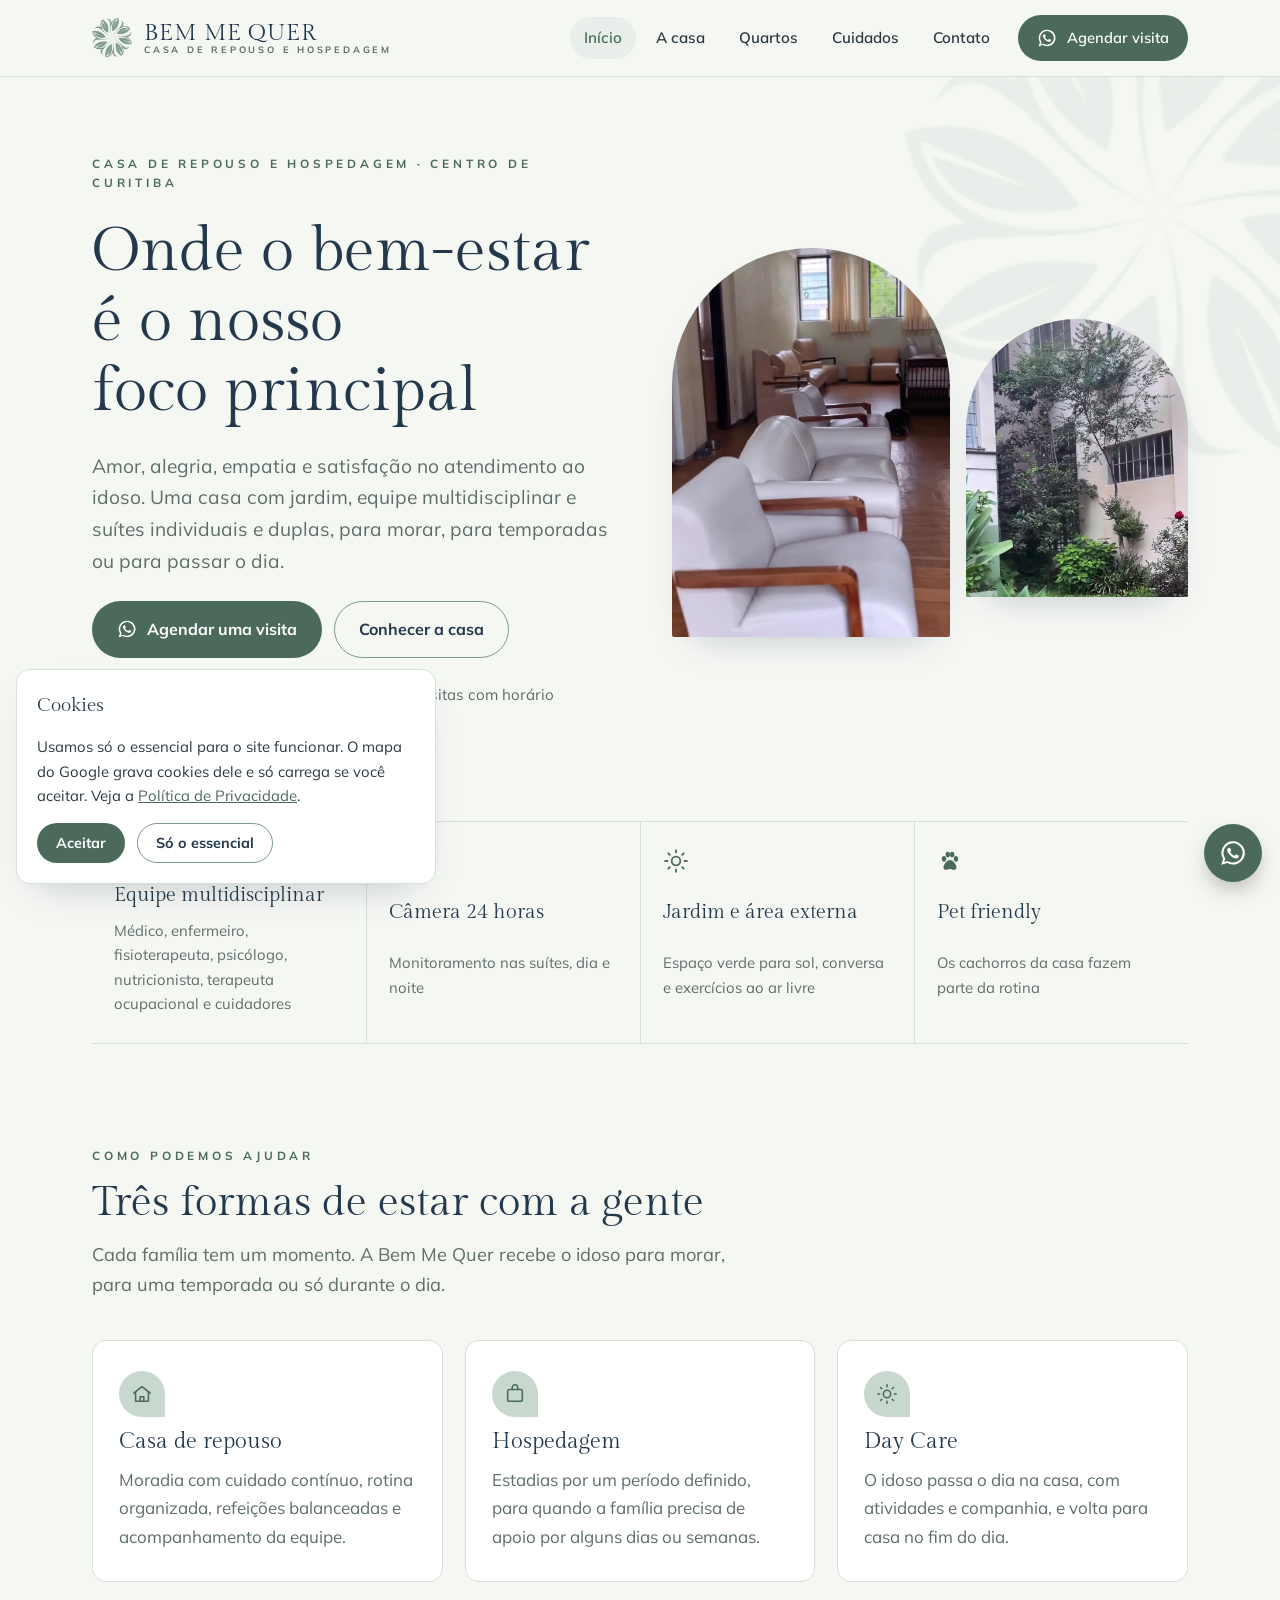
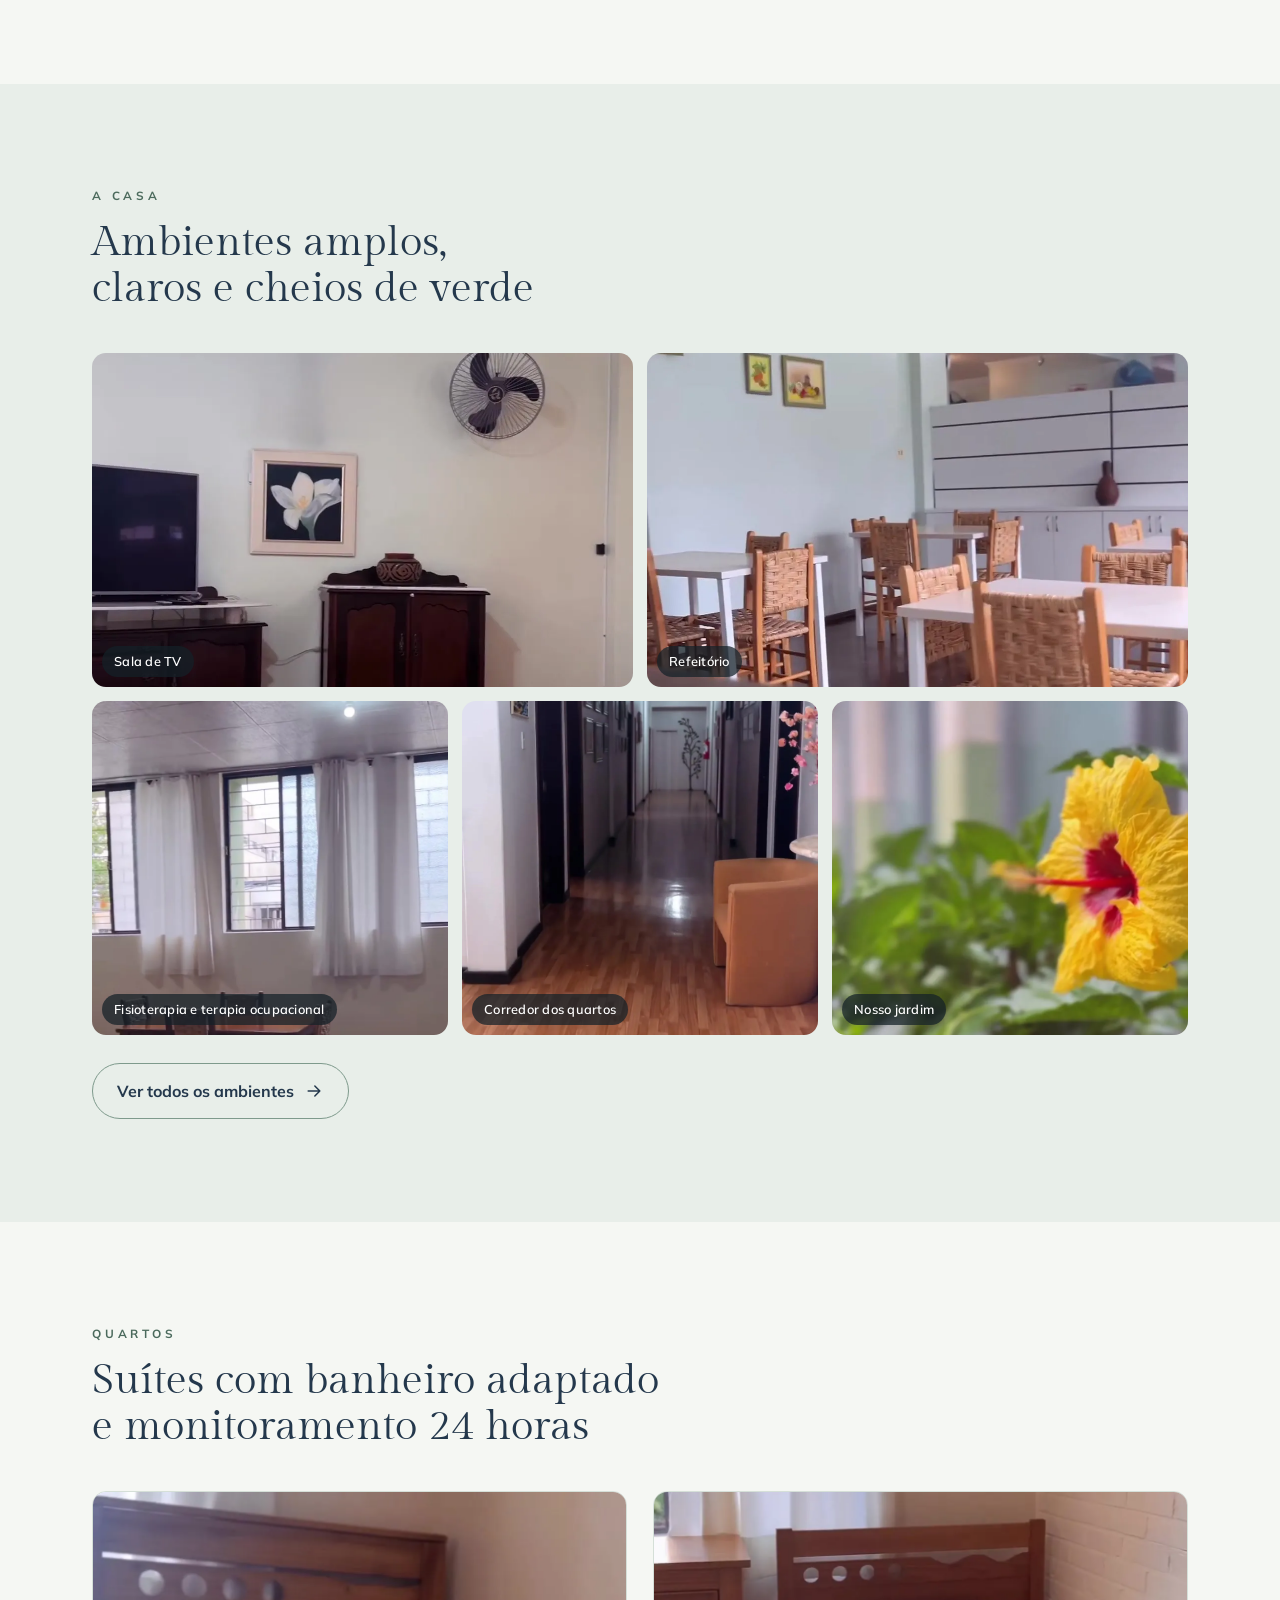
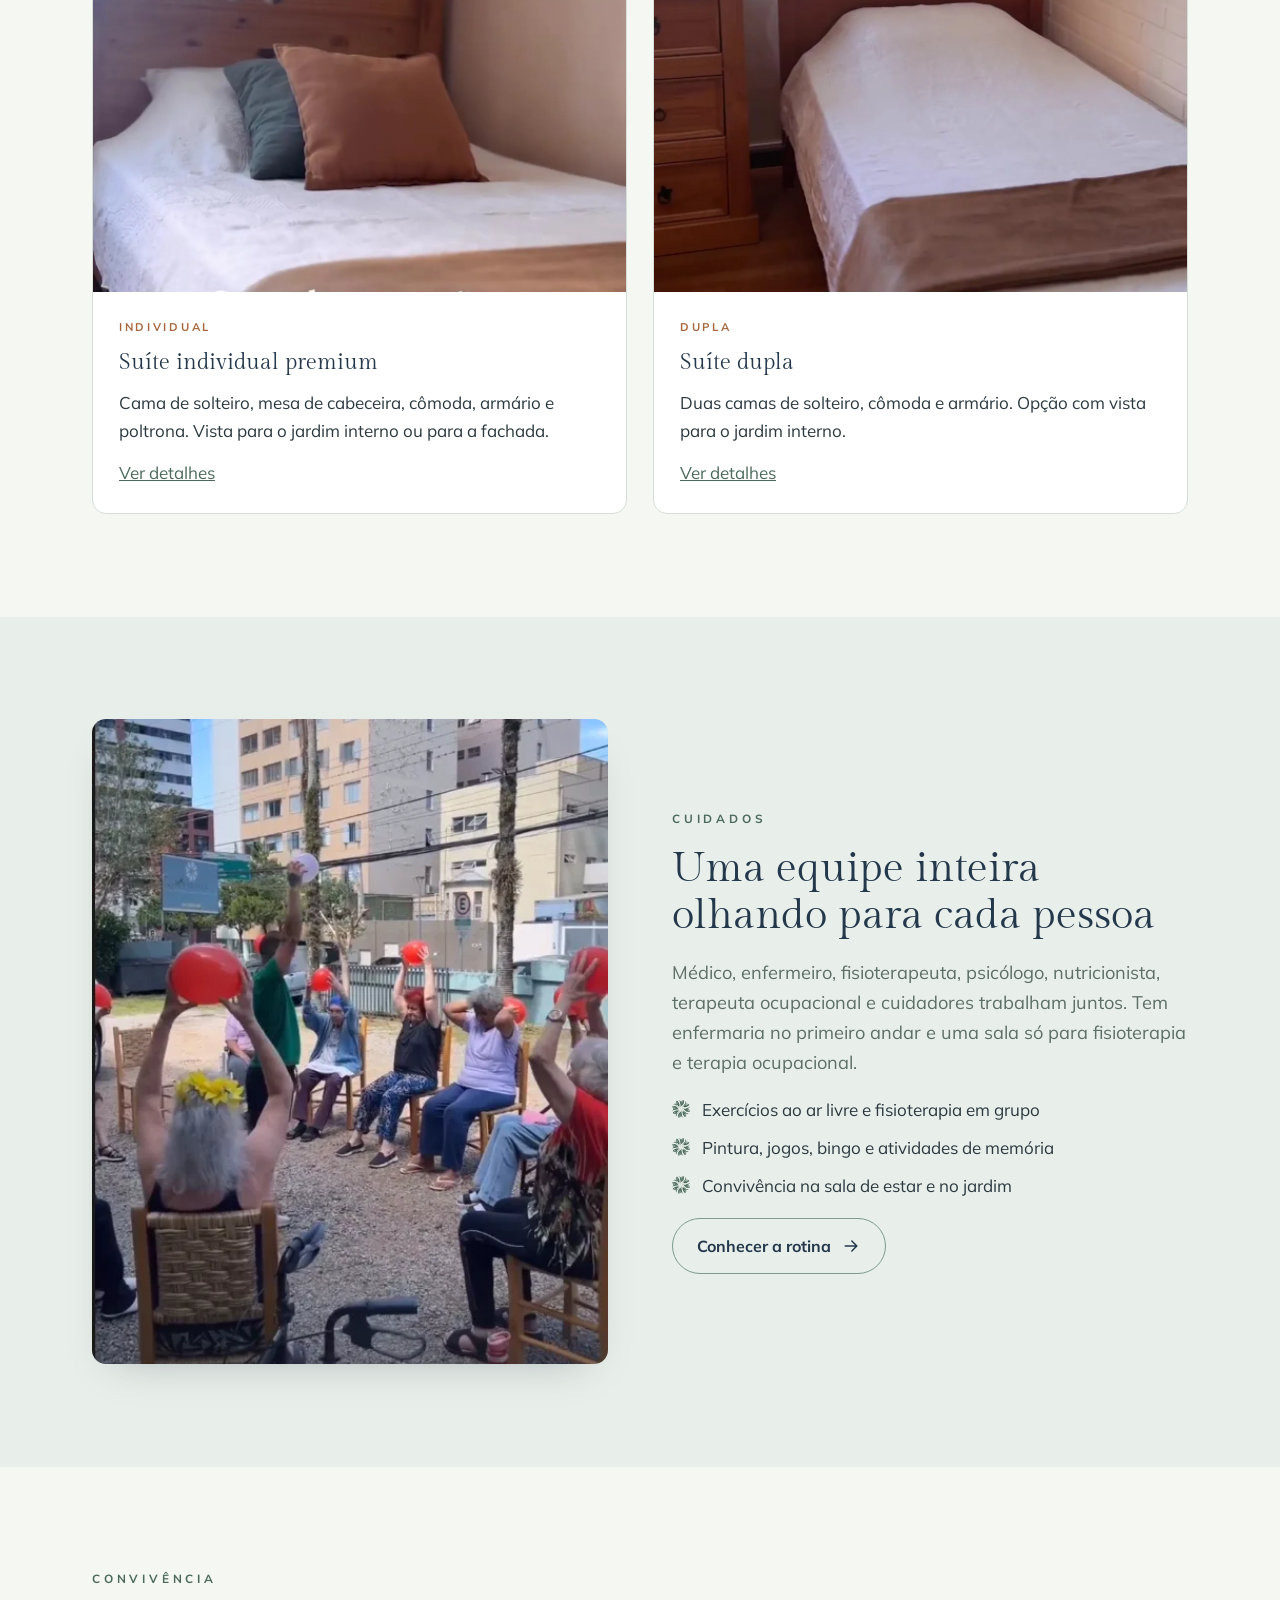
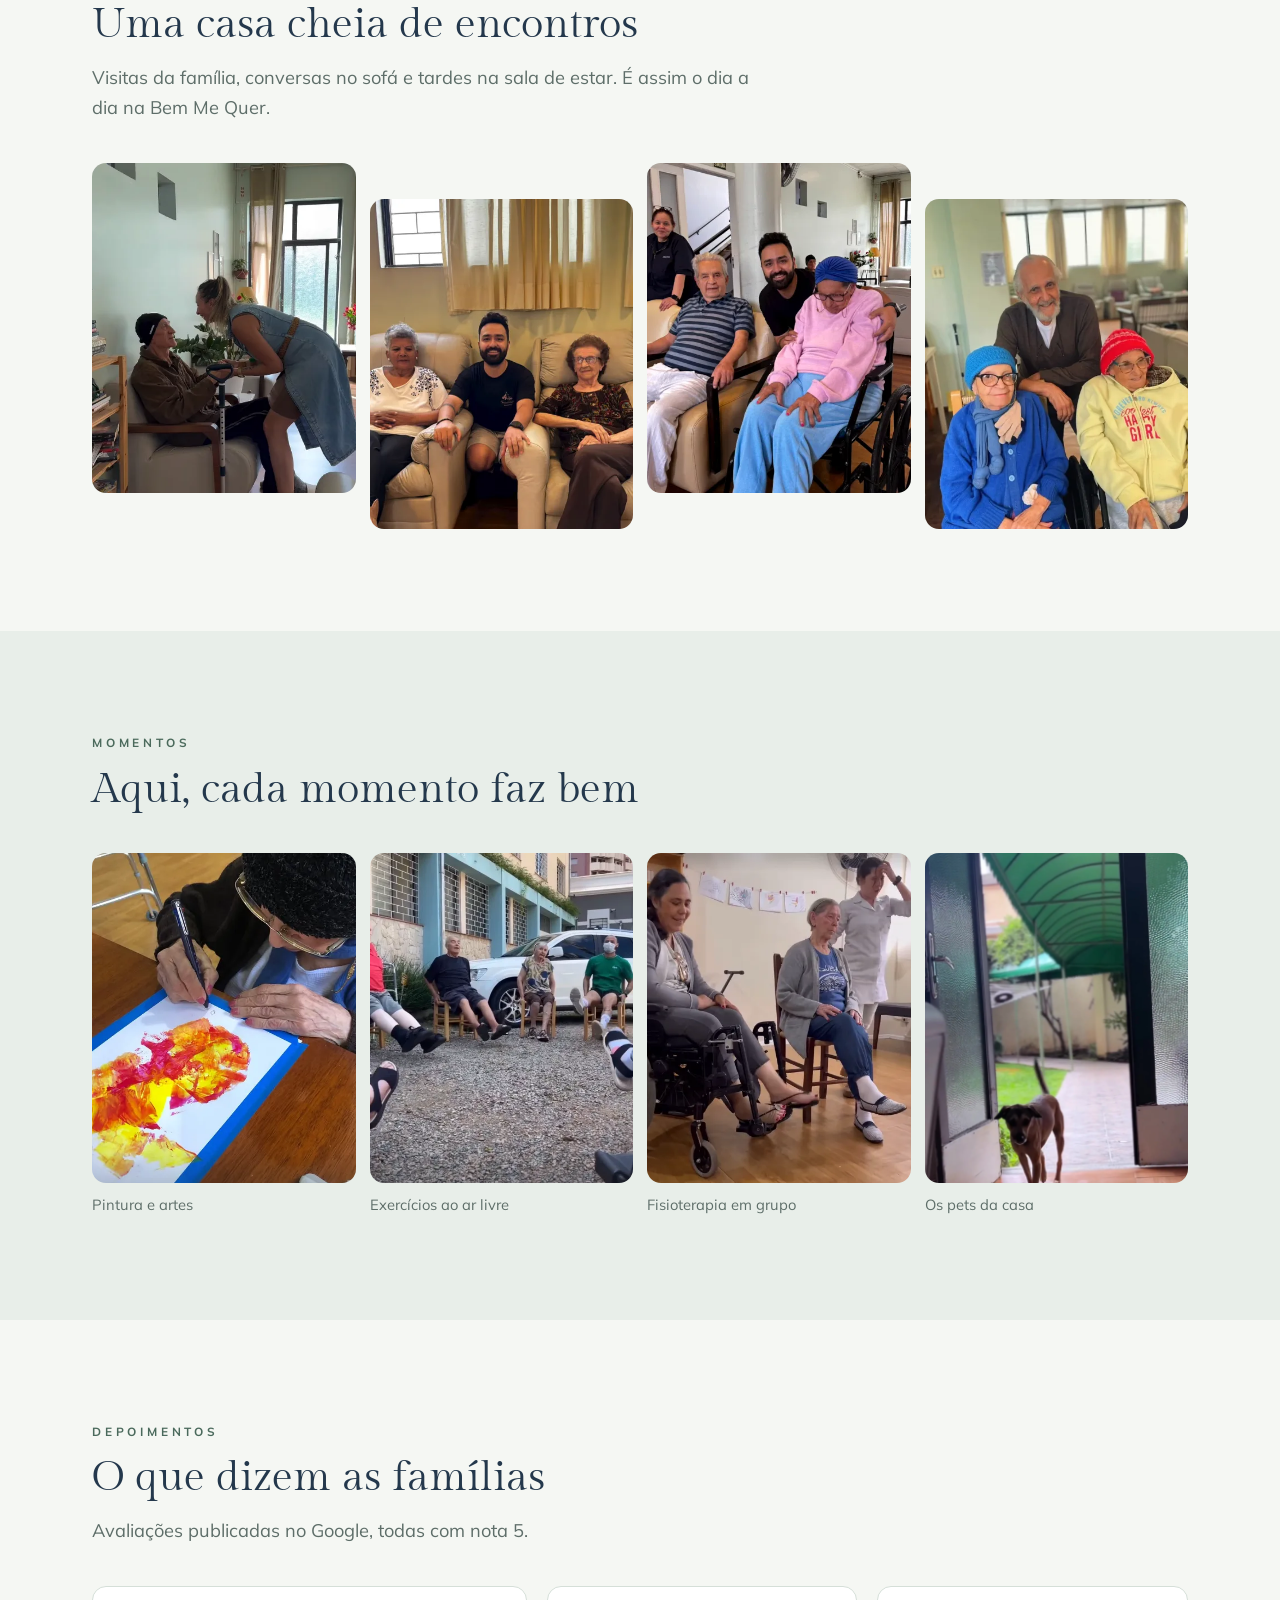
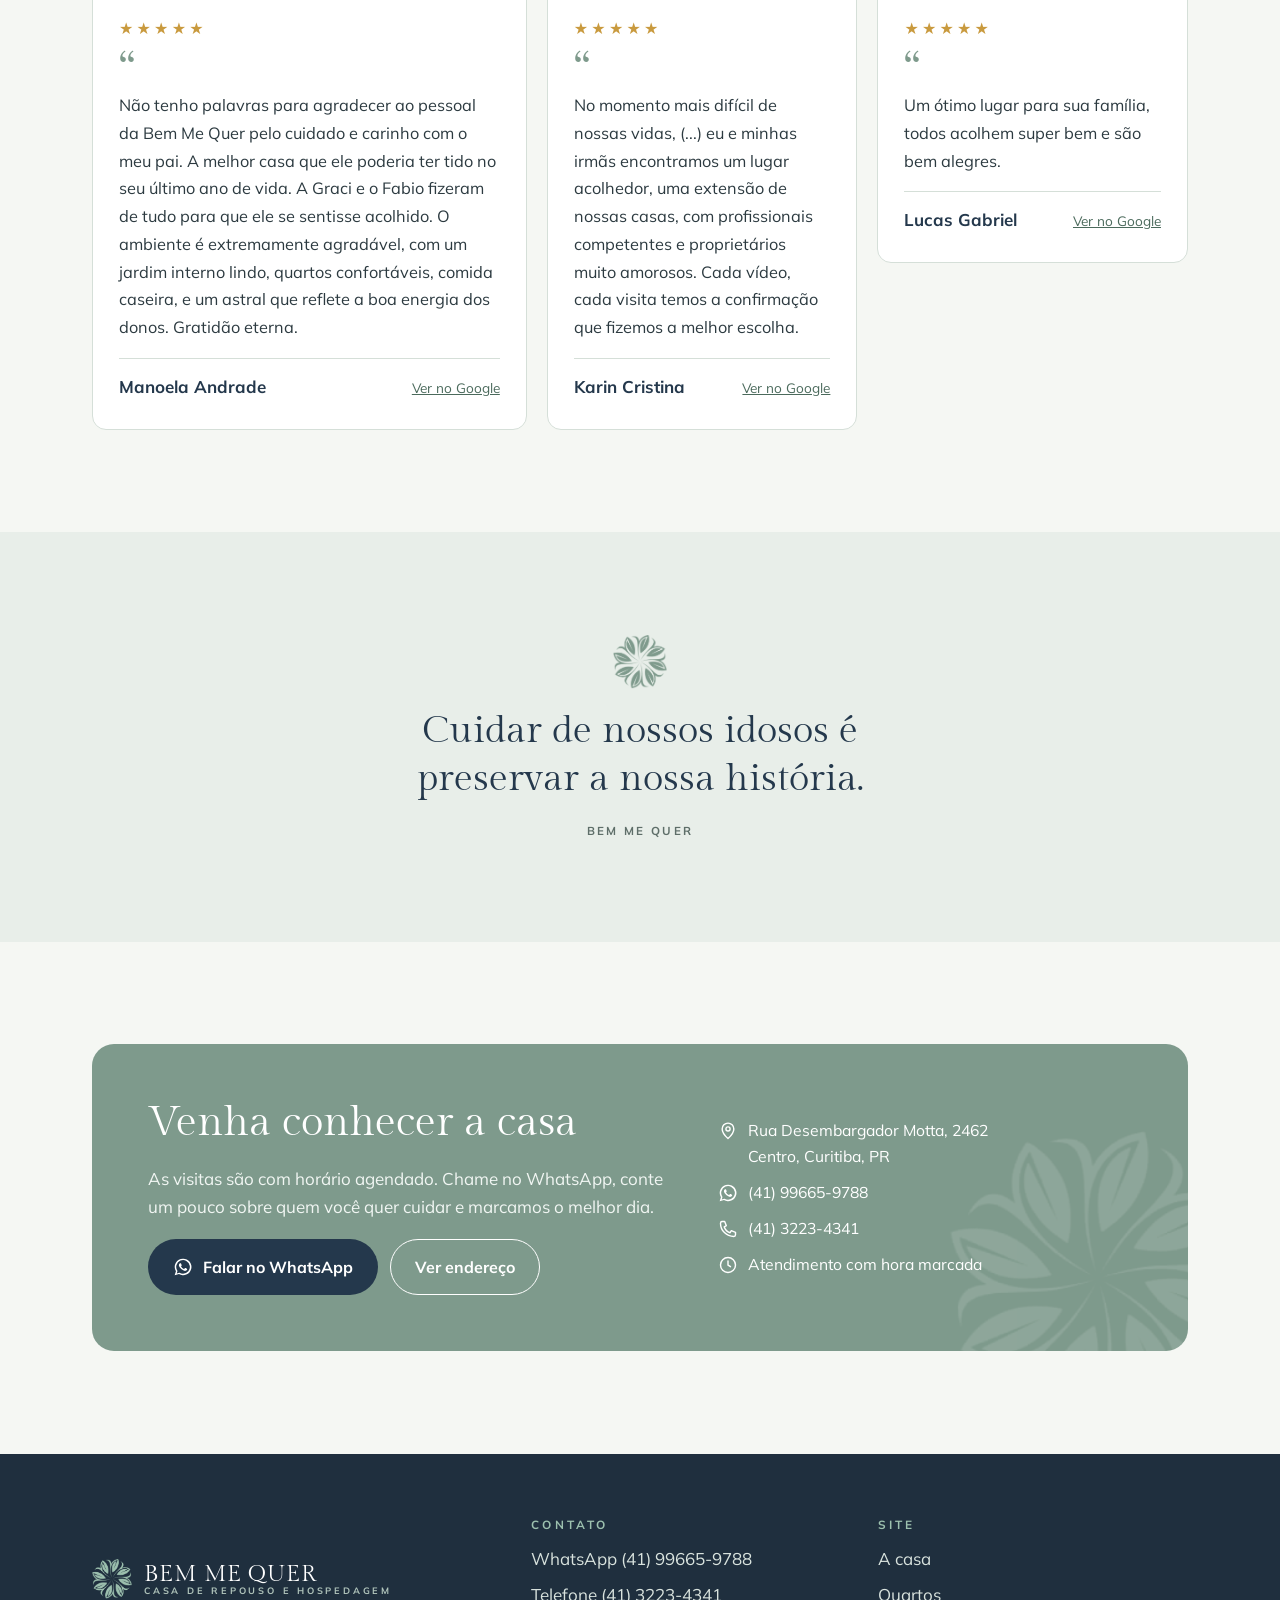
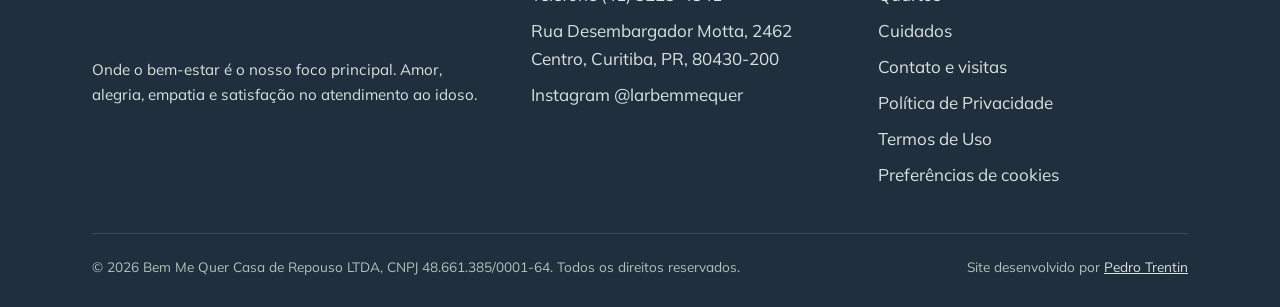
==== commit bc47ffbb: "Adiciona fotos de convivência" ====
--- a/index.html
+++ b/index.html
@@ -116,6 +116,22 @@
 <section class="section">
  <div class="wrap">
   <div class="sec-head">
+   <p class="eyebrow">Convivência</p>
+   <h2>Uma casa cheia de encontros</h2>
+   <p class="lead">Visitas da família, conversas no sofá e tardes na sala de estar. É assim o dia a dia na Bem Me Quer.</p>
+  </div>
+  <div class="conv">
+   <figure><img src="/img/conv-visita.webp" alt="Visita carinhosa a um morador na sala de estar" loading="lazy"></figure>
+   <figure><img src="/img/conv-sofa.webp" alt="Duas moradoras sentadas no sofá da sala" loading="lazy"></figure>
+   <figure><img src="/img/conv-sala.webp" alt="Moradores reunidos na sala de convivência" loading="lazy"></figure>
+   <figure><img src="/img/conv-trio.webp" alt="Três moradores sorrindo juntos na sala" loading="lazy"></figure>
+  </div>
+ </div>
+</section>
+
+<section class="section alt">
+ <div class="wrap">
+  <div class="sec-head">
    <p class="eyebrow">Momentos</p>
    <h2>Aqui, cada momento faz bem</h2>
   </div>
@@ -124,6 +140,33 @@
    <figure><div class="ph"><img src="/img/ativ-externa.webp" alt="Exercícios sentados no pátio com o educador" loading="lazy"></div><figcaption>Exercícios ao ar livre</figcaption></figure>
    <figure><div class="ph"><img src="/img/ativ-fisio.webp" alt="Atividade de fisioterapia em grupo" loading="lazy"></div><figcaption>Fisioterapia em grupo</figcaption></figure>
    <figure><div class="ph"><img src="/img/porta-jardim.webp" alt="Cachorro da casa entrando pela porta do jardim" loading="lazy"></div><figcaption>Os pets da casa</figcaption></figure>
+  </div>
+ </div>
+</section>
+
+<section class="section">
+ <div class="wrap">
+  <div class="sec-head">
+   <p class="eyebrow">Depoimentos</p>
+   <h2>O que dizem as famílias</h2>
+   <p class="lead">Avaliações publicadas no Google, todas com nota 5.</p>
+  </div>
+  <div class="reviews">
+   <figure class="review">
+    <div class="stars" aria-label="5 estrelas">★★★★★</div>
+    <blockquote>Não tenho palavras para agradecer ao pessoal da Bem Me Quer pelo cuidado e carinho com o meu pai. A melhor casa que ele poderia ter tido no seu último ano de vida. A Graci e o Fabio fizeram de tudo para que ele se sentisse acolhido. O ambiente é extremamente agradável, com um jardim interno lindo, quartos confortáveis, comida caseira, e um astral que reflete a boa energia dos donos. Gratidão eterna.</blockquote>
+    <figcaption><b>Manoela Andrade</b><a href="https://share.google/rhIASQu614MxyUOKu" target="_blank" rel="noopener">Ver no Google</a></figcaption>
+   </figure>
+   <figure class="review">
+    <div class="stars" aria-label="5 estrelas">★★★★★</div>
+    <blockquote>No momento mais difícil de nossas vidas, (...) eu e minhas irmãs encontramos um lugar acolhedor, uma extensão de nossas casas, com profissionais competentes e proprietários muito amorosos. Cada vídeo, cada visita temos a confirmação que fizemos a melhor escolha.</blockquote>
+    <figcaption><b>Karin Cristina</b><a href="https://share.google/zsbQRueI2WmvAKPBs" target="_blank" rel="noopener">Ver no Google</a></figcaption>
+   </figure>
+   <figure class="review">
+    <div class="stars" aria-label="5 estrelas">★★★★★</div>
+    <blockquote>Um ótimo lugar para sua família, todos acolhem super bem e são bem alegres.</blockquote>
+    <figcaption><b>Lucas Gabriel</b><a href="https://share.google/uY1rW4CWdMtio9Kf7" target="_blank" rel="noopener">Ver no Google</a></figcaption>
+   </figure>
   </div>
  </div>
 </section>
--- a/assets/site.css
+++ b/assets/site.css
@@ -266,3 +266,22 @@
 .cookie b{font-family:var(--display);font-weight:400;font-size:1.2rem;color:var(--navy)}
 .cookie .btn{padding:10px 18px;font-size:.9rem}
 @media (max-width:520px){.cookie{right:16px;max-width:none;bottom:calc(86px + env(safe-area-inset-bottom,0px))}}
+
+/* depoimentos */
+.reviews{display:grid;grid-template-columns:1.4fr 1fr 1fr;gap:20px;align-items:start}
+.review{margin:0;background:var(--card);border:1px solid var(--line);border-radius:var(--radius);padding:28px 26px;display:grid;gap:16px}
+.review .stars{color:#C99A3E;letter-spacing:.2em;font-size:1rem}
+.review blockquote{margin:0;font-size:1.02rem;line-height:1.7;color:var(--ink)}
+.review blockquote::before{content:"\201C";display:block;font-family:var(--display);font-size:3rem;line-height:.6;color:var(--sage);margin-bottom:6px}
+.review figcaption{display:flex;justify-content:space-between;align-items:baseline;gap:12px;flex-wrap:wrap;border-top:1px solid var(--line);padding-top:14px}
+.review figcaption b{color:var(--navy)}
+.review figcaption a{font-size:.85rem}
+@media (max-width:960px){.reviews{grid-template-columns:1fr}}
+
+/* convivência */
+.conv{display:grid;grid-template-columns:repeat(4,1fr);gap:14px}
+.conv figure{margin:0;aspect-ratio:4/5;border-radius:var(--radius);overflow:hidden;background:var(--paper-2)}
+.conv img{width:100%;height:100%;object-fit:cover}
+.conv figure:nth-child(even){margin-top:36px}
+@media (max-width:860px){.conv{grid-template-columns:1fr 1fr}.conv figure:nth-child(even){margin-top:24px}}
+.page-head .split{align-items:center}
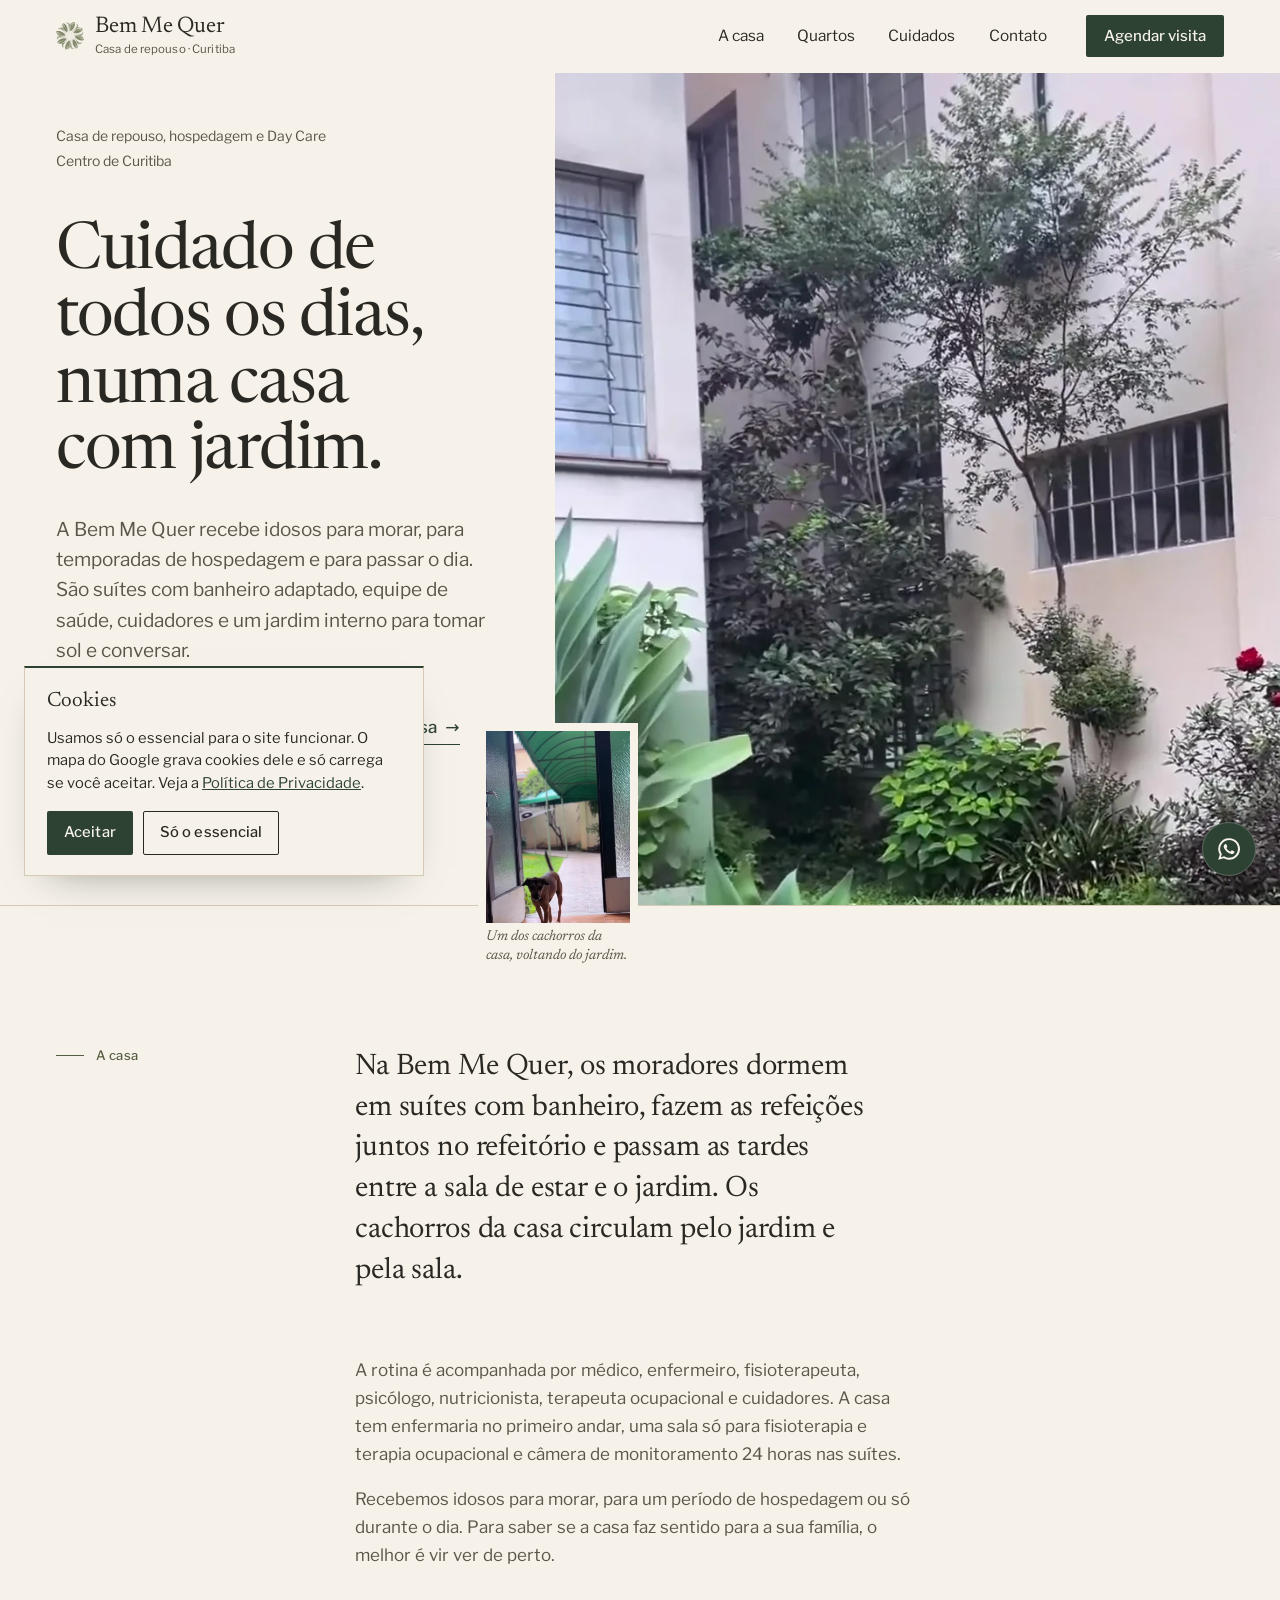
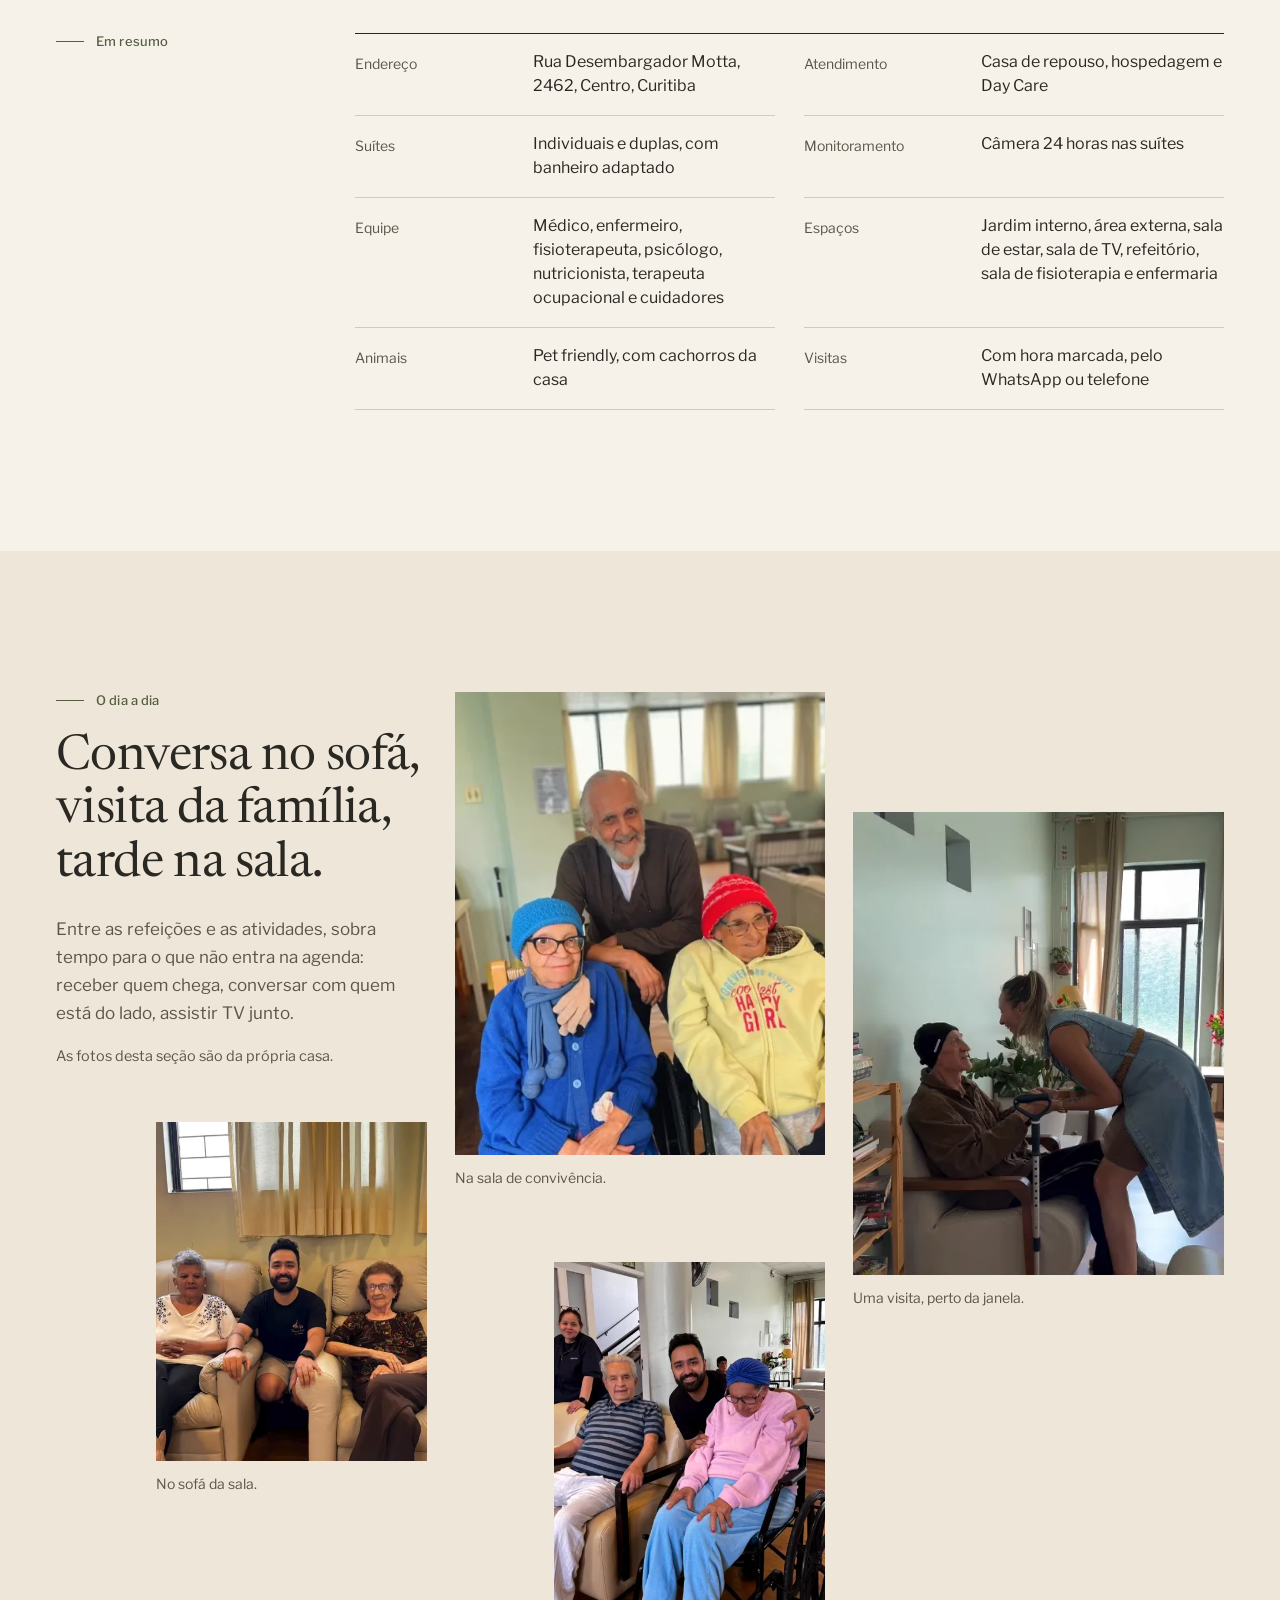
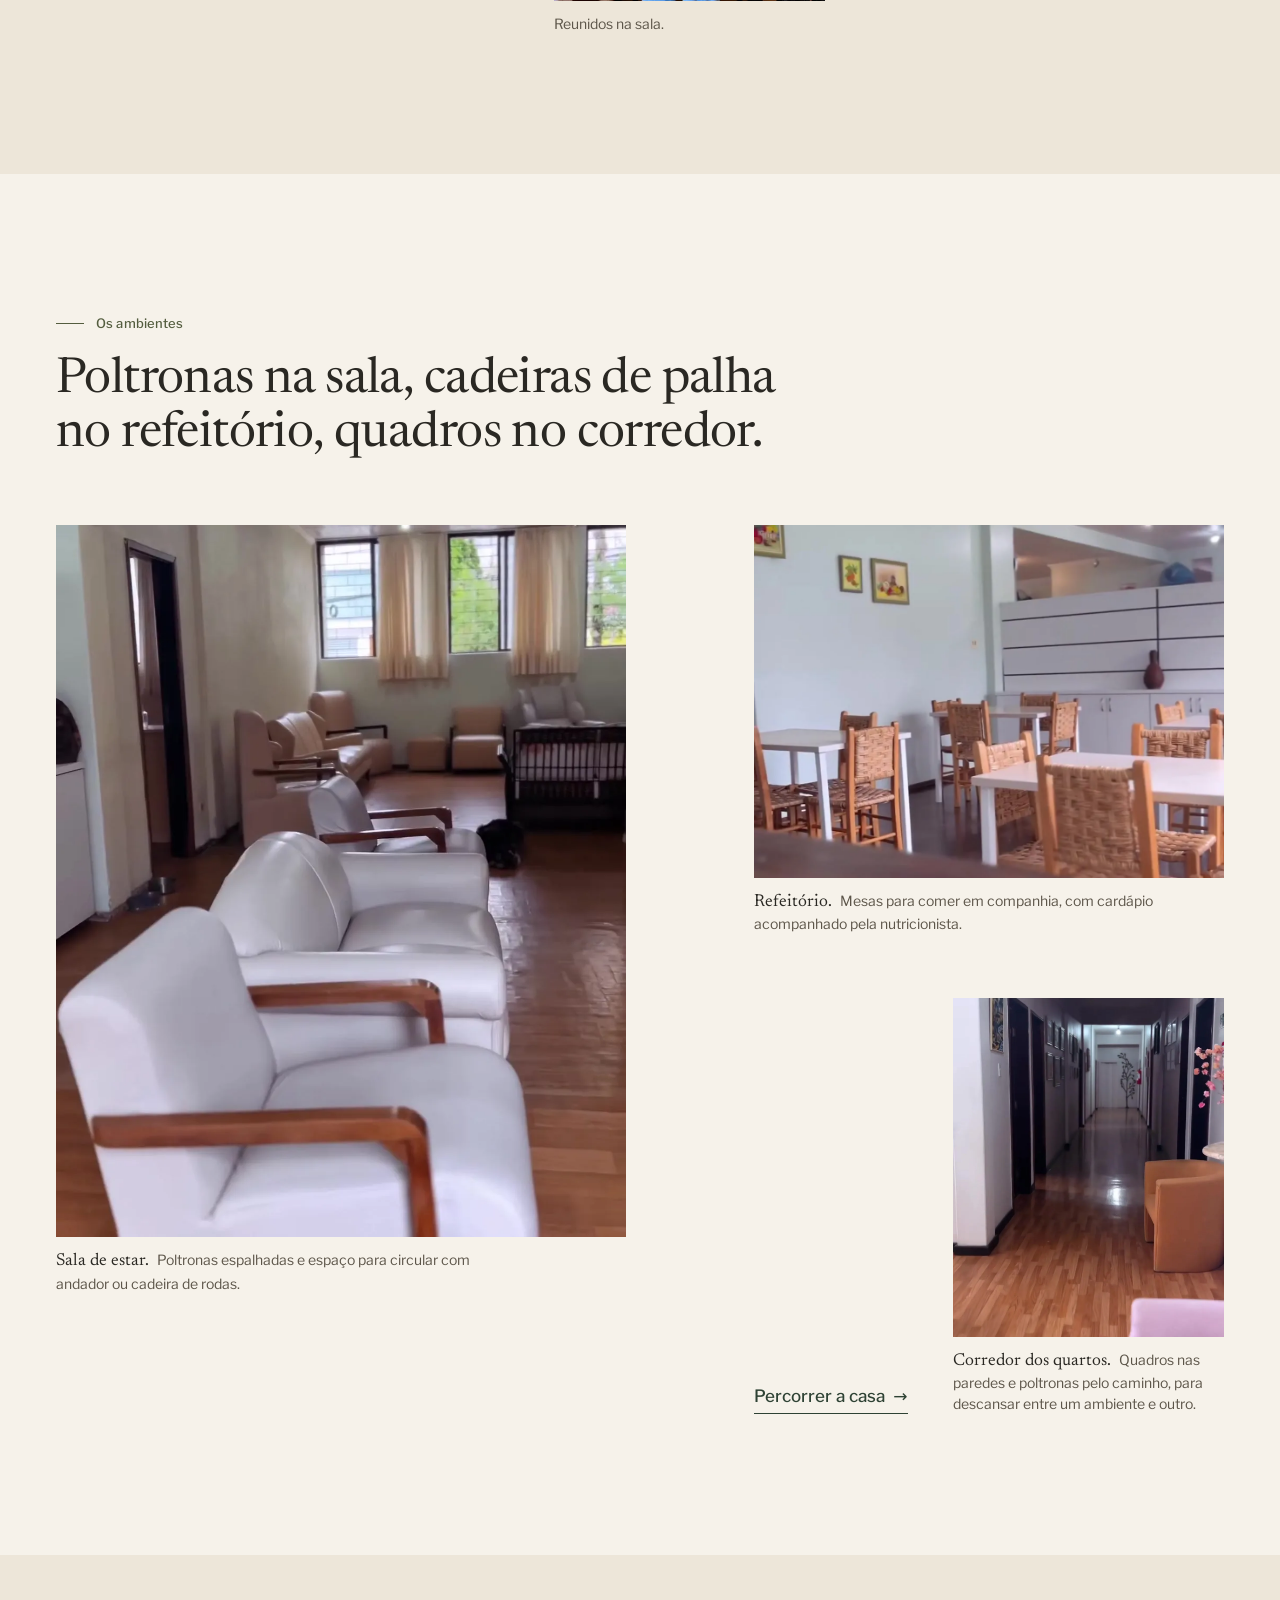
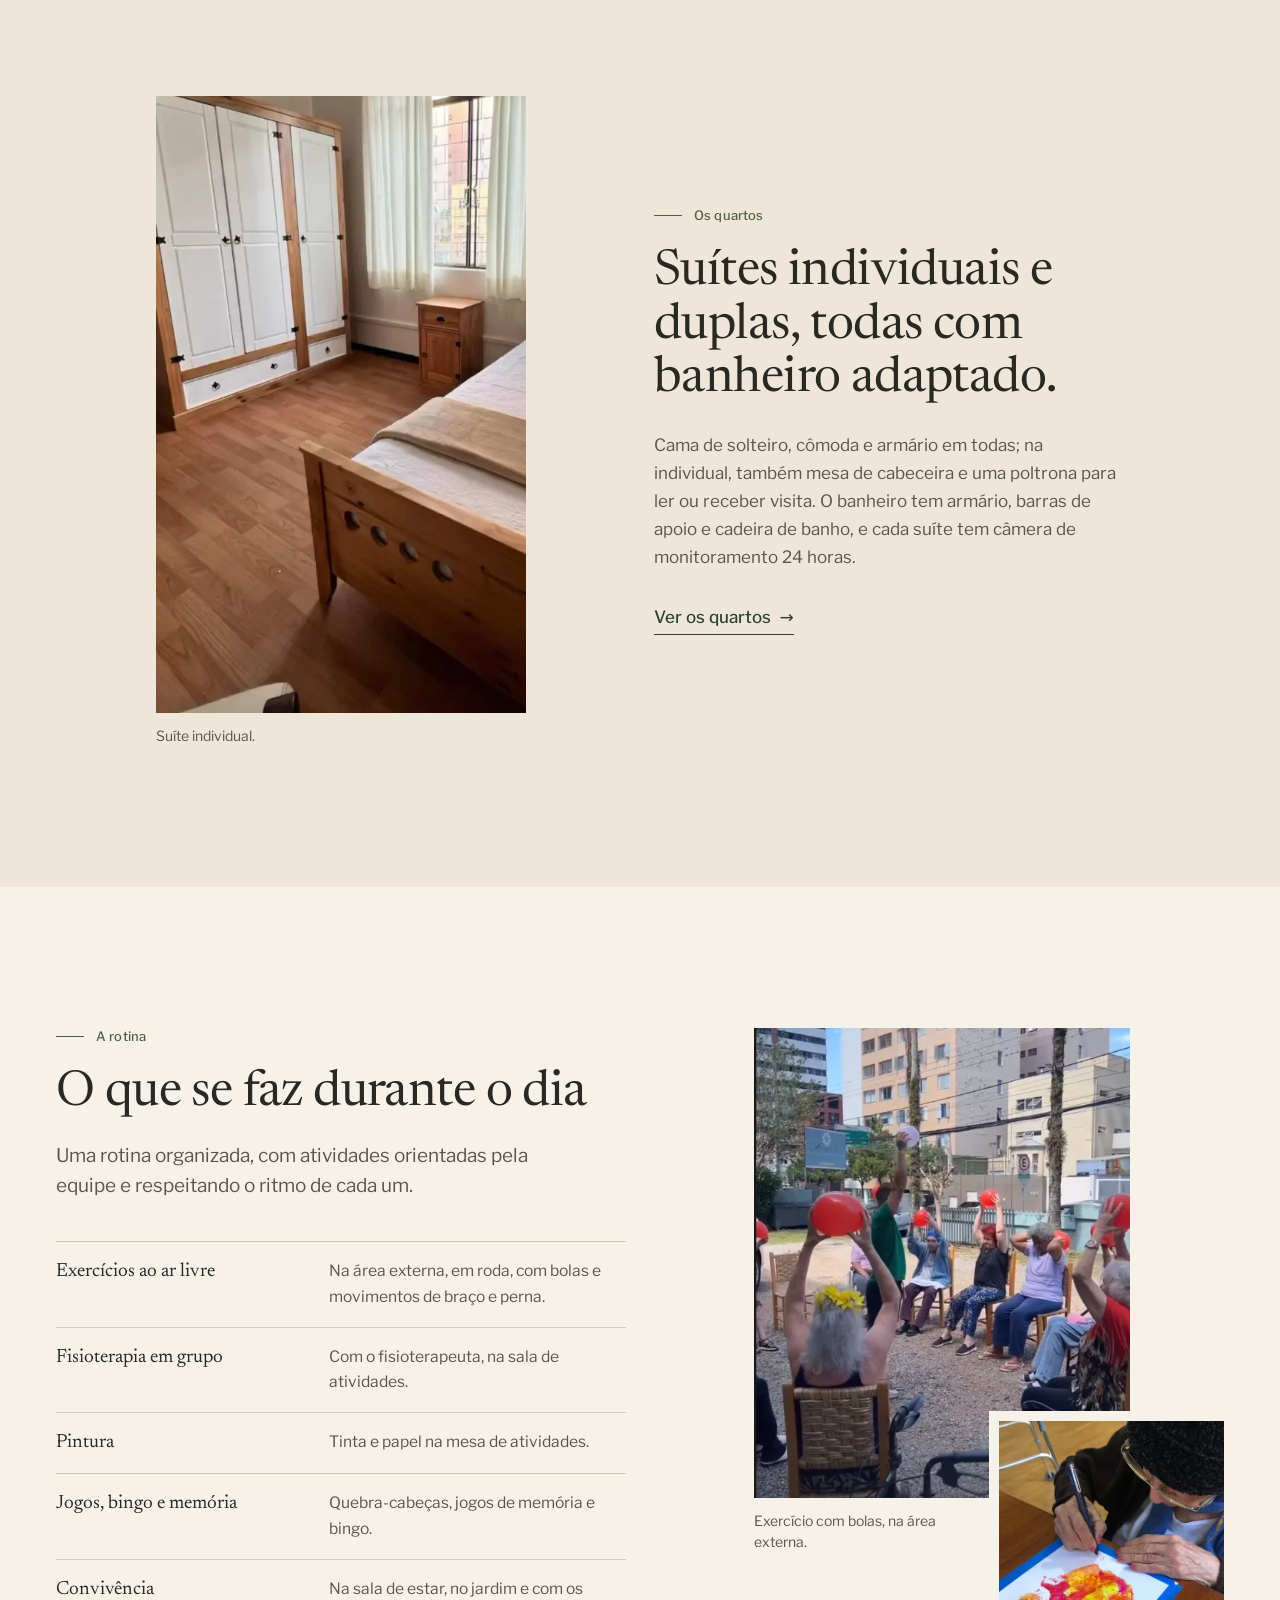
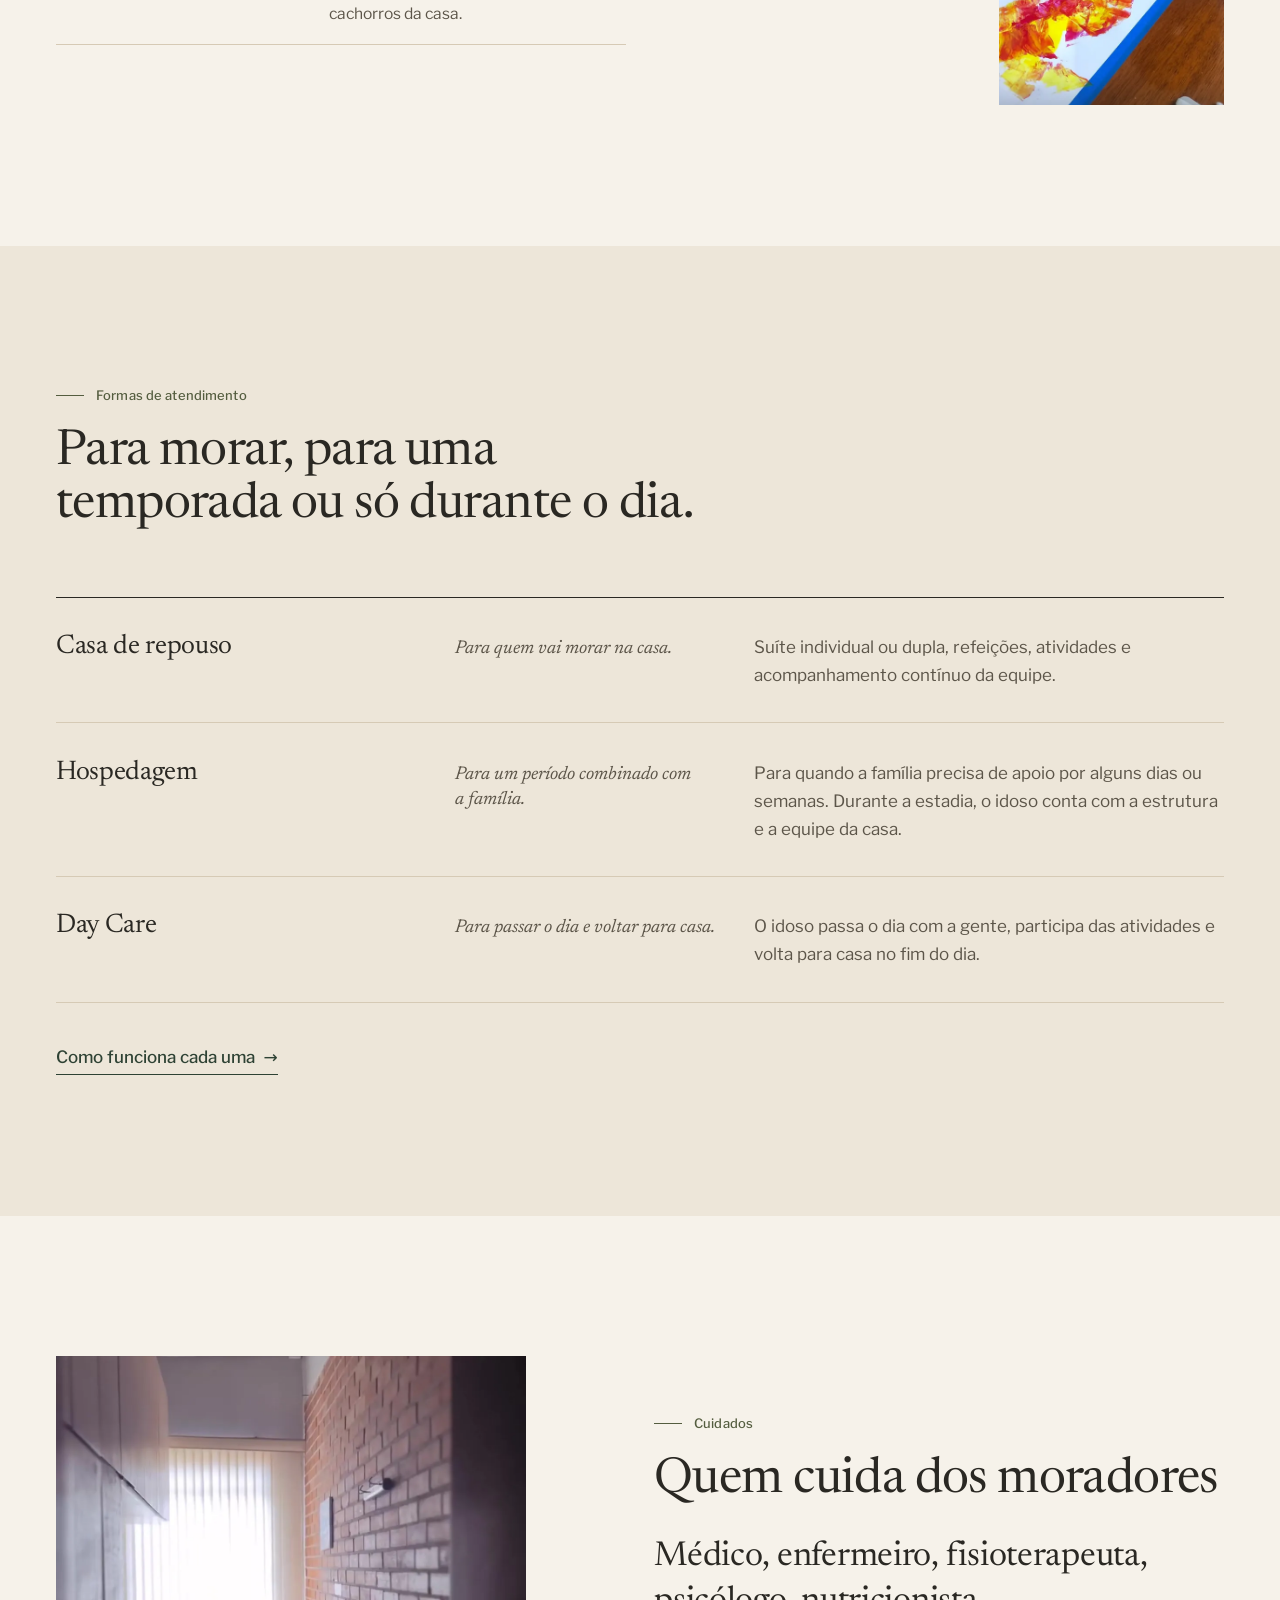
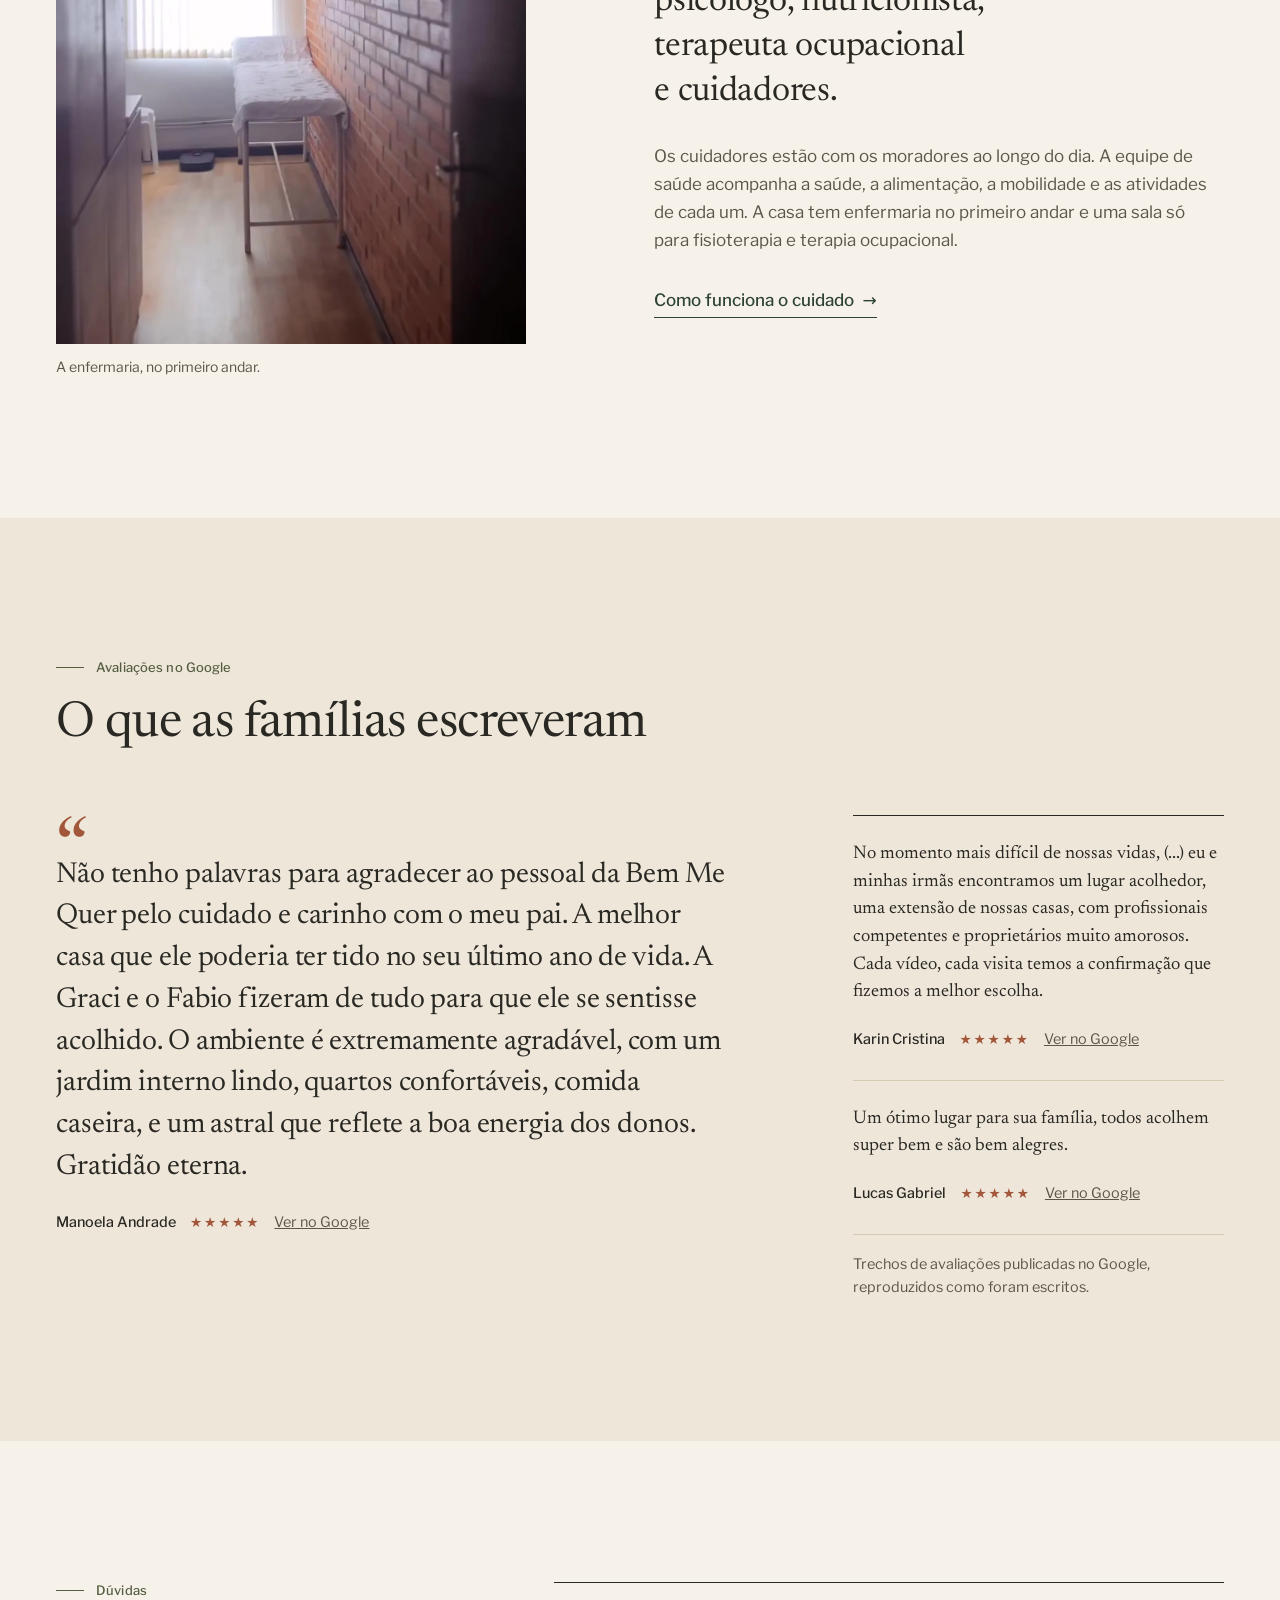
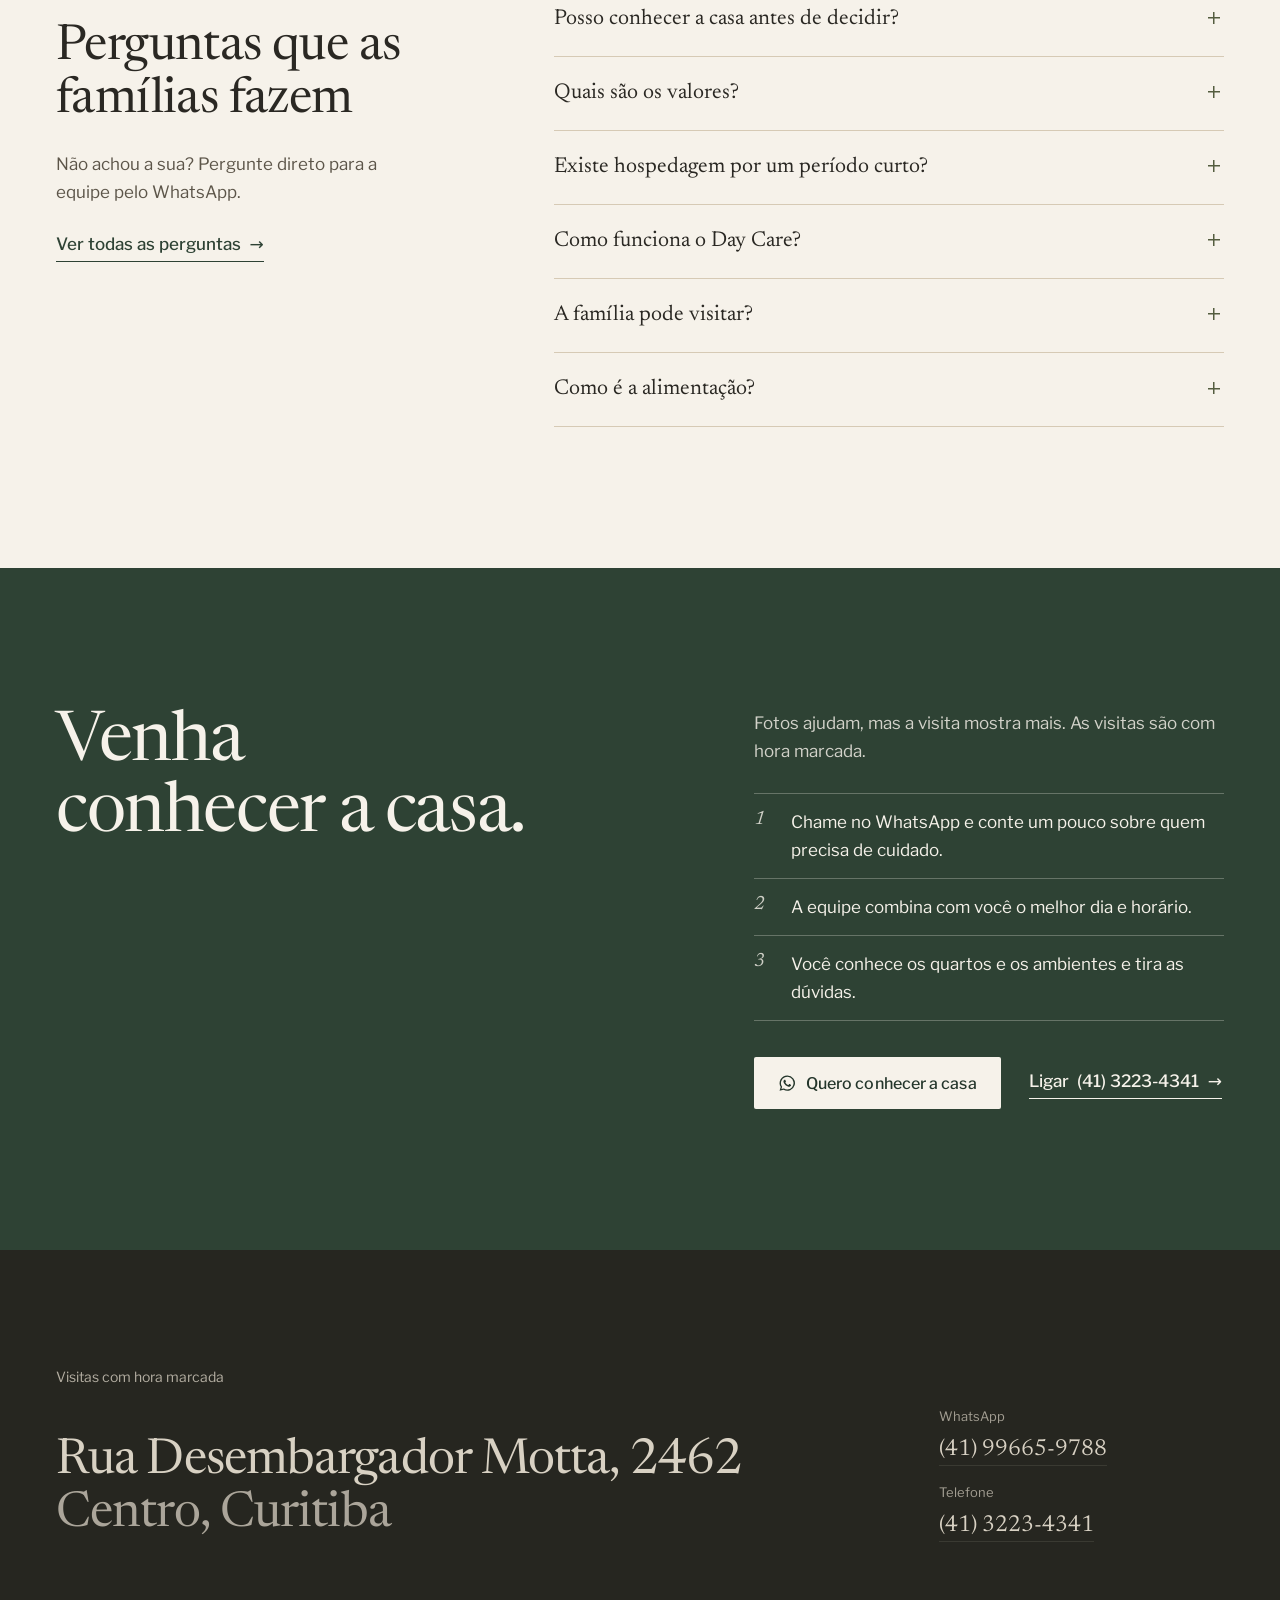
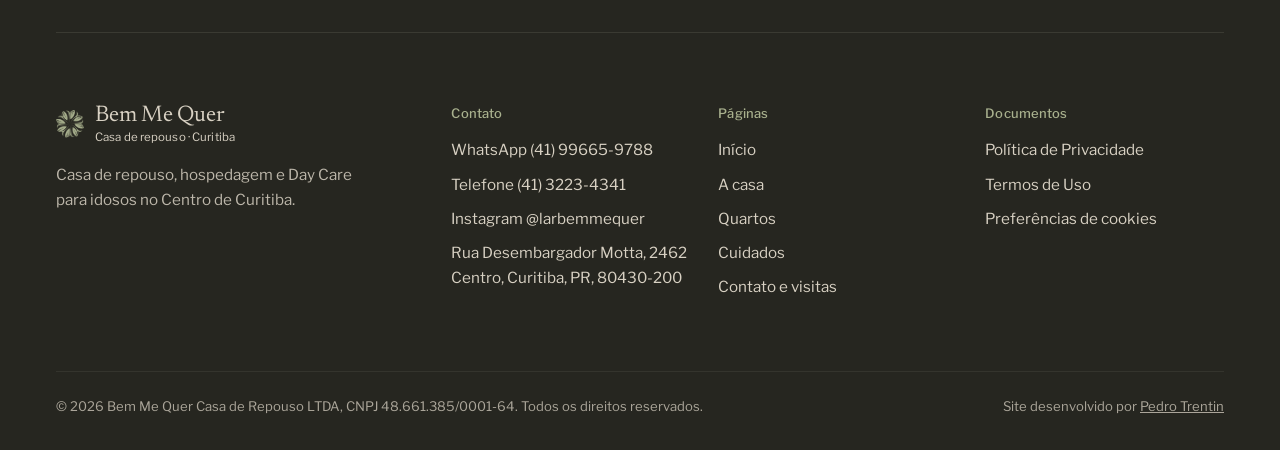
==== commit 1701515c: "Adiciona fotos de convivência" ====
--- a/index.html
+++ b/index.html
@@ -1,225 +1,334 @@
 <!doctype html><html lang="pt-BR"><head><meta charset="utf-8">
 <meta name="viewport" content="width=device-width,initial-scale=1,viewport-fit=cover">
-<title>Bem Me Quer | Casa de repouso e hospedagem para idosos no Centro de Curitiba</title><meta name="description" content="Casa de repouso, hospedagem e Day Care para idosos no Centro de Curitiba. Equipe multidisciplinar, jardim, suítes individuais e duplas. Agende uma visita.">
-<meta property="og:title" content="Bem Me Quer | Casa de repouso e hospedagem para idosos no Centro de Curitiba"><meta property="og:description" content="Casa de repouso, hospedagem e Day Care para idosos no Centro de Curitiba. Equipe multidisciplinar, jardim, suítes individuais e duplas. Agende uma visita."><meta property="og:type" content="website"><meta property="og:locale" content="pt_BR">
-<meta property="og:image" content="/img/sala-estar.webp"><meta name="theme-color" content="#7E9A8C">
+<title>Bem Me Quer | Casa de repouso, hospedagem e Day Care no Centro de Curitiba</title>
+<meta name="description" content="Casa de repouso no Centro de Curitiba, com jardim interno, suítes individuais e duplas e equipe de saúde. Moradia, hospedagem temporária e Day Care para idosos. Agende uma visita.">
+<meta property="og:title" content="Bem Me Quer | Casa de repouso no Centro de Curitiba"><meta property="og:description" content="Moradia, hospedagem temporária e Day Care para idosos, numa casa com jardim no Centro de Curitiba. Visitas com hora marcada."><meta property="og:type" content="website"><meta property="og:locale" content="pt_BR">
+<meta property="og:image" content="/img/jardim.webp">
+<!-- @head -->
+<meta name="theme-color" content="#F6F2EA">
 <link rel="icon" type="image/png" href="/img/flor.png">
-<link rel="preload" href="/assets/fonts/gilda-display-latin-400-normal.woff2" as="font" type="font/woff2" crossorigin>
+<link rel="preload" href="/assets/fonts/newsreader-latin-opsz-normal.woff2" as="font" type="font/woff2" crossorigin>
+<link rel="preload" href="/assets/fonts/libre-franklin-latin-wght-normal.woff2" as="font" type="font/woff2" crossorigin>
 <link rel="stylesheet" href="/assets/fonts.css"><link rel="stylesheet" href="/assets/site.css">
-<script type="application/ld+json">{"@context": "https://schema.org", "@type": "LocalBusiness", "name": "Bem Me Quer Casa de Repouso e Hospedagem", "telephone": "+55-41-99665-9788", "address": {"@type": "PostalAddress", "streetAddress": "Rua Desembargador Motta, 2462", "addressLocality": "Curitiba", "addressRegion": "PR", "postalCode": "80430-200", "addressCountry": "BR"}, "sameAs": ["https://www.instagram.com/larbemmequer/"]}</script>
-</head><body><a class="skip" href="#conteudo" style="position:absolute;left:-999px">Pular para o conteúdo</a>
-<header class="site-header"><div class="wrap hdr">
-<a class="brand" href="/" aria-label="Bem Me Quer, página inicial"><span class="flor"></span><span class="brand-name"><b>BEM ME QUER</b><small>Casa de repouso e hospedagem</small></span></a>
-<button class="menu-btn" type="button" aria-expanded="false" aria-controls="menu">Menu</button>
-<nav class="nav" id="menu" aria-label="Principal"><a href="/" data-link="inicio" aria-current="page">Início</a><a href="/a-casa" data-link="a-casa">A casa</a><a href="/quartos" data-link="quartos">Quartos</a><a href="/cuidados" data-link="cuidados">Cuidados</a><a href="/contato" data-link="contato">Contato</a><a class="btn btn-primary" href="https://wa.me/5541996659788?text=Ol%C3%A1%21%20Vi%20o%20site%20da%20Bem%20Me%20Quer%20e%20gostaria%20de%20mais%20informa%C3%A7%C3%B5es." target="_blank" rel="noopener"><svg viewBox="0 0 24 24" fill="currentColor" aria-hidden="true"><path d="M12.04 2a9.9 9.9 0 0 0-8.5 14.98L2 22l5.15-1.5A9.94 9.94 0 1 0 12.04 2Zm0 18.13a8.2 8.2 0 0 1-4.2-1.15l-.3-.18-3.05.9.9-2.97-.2-.31a8.2 8.2 0 1 1 6.85 3.71Zm4.5-6.14c-.25-.12-1.46-.72-1.69-.8-.23-.08-.39-.12-.55.12-.17.25-.64.8-.78.97-.14.16-.29.18-.53.06a6.7 6.7 0 0 1-3.34-2.92c-.25-.43.25-.4.72-1.34.08-.16.04-.3-.02-.43l-.75-1.8c-.2-.47-.4-.4-.55-.41h-.47a.9.9 0 0 0-.65.3 2.74 2.74 0 0 0-.86 2.04 4.76 4.76 0 0 0 1 2.53 10.9 10.9 0 0 0 4.18 3.69c1.55.67 2.16.73 2.94.61.47-.07 1.46-.6 1.66-1.18.2-.58.2-1.07.14-1.18-.06-.1-.22-.16-.47-.28Z"/></svg>Agendar visita</a></nav>
-</div></header><main id="conteudo"><section class="hero">
- <span class="flor hero-bg" aria-hidden="true"></span>
- <div class="wrap hero-grid">
-  <div class="hero-copy">
-   <p class="eyebrow">Casa de repouso e hospedagem · Centro de Curitiba</p>
-   <h1>Onde o <span class="nw">bem-estar</span> é o nosso foco principal</h1>
-   <p class="lead">Amor, alegria, empatia e satisfação no atendimento ao idoso. Uma casa com jardim, equipe multidisciplinar e suítes individuais e duplas, para morar, para temporadas ou para passar o dia.</p>
+<script>document.documentElement.classList.add('js')</script>
+<script type="application/ld+json">{"@context":"https://schema.org","@type":"LocalBusiness","name":"Bem Me Quer Casa de Repouso e Hospedagem","description":"Casa de repouso, hospedagem e Day Care para idosos no Centro de Curitiba.","telephone":"+5541996659788","address":{"@type":"PostalAddress","streetAddress":"Rua Desembargador Motta, 2462","addressLocality":"Curitiba","addressRegion":"PR","postalCode":"80430-200","addressCountry":"BR"},"sameAs":["https://www.instagram.com/larbemmequer/"]}</script>
+<!-- /@head -->
+</head><body data-page="inicio">
+<!-- @header -->
+<a class="skip" href="#conteudo">Pular para o conteúdo</a>
+<header class="site-header">
+ <div class="wrap hdr">
+  <a class="brand" href="/" aria-label="Bem Me Quer, página inicial" aria-current="page"><span class="flor" aria-hidden="true"></span><span class="brand-name"><b>Bem Me Quer</b><small>Casa de repouso · Curitiba</small></span></a>
+  <nav class="nav" id="menu" aria-label="Principal">
+   <a href="/a-casa">A casa</a>
+   <a href="/quartos">Quartos</a>
+   <a href="/cuidados">Cuidados</a>
+   <a href="/contato">Contato</a>
+   <a class="nav-cta" href="https://wa.me/5541996659788?text=Ol%C3%A1!%20Gostaria%20de%20agendar%20uma%20visita%20%C3%A0%20Bem%20Me%20Quer." target="_blank" rel="noopener">Agendar visita</a>
+   <div class="nav-extra">
+    <a href="https://wa.me/5541996659788?text=Ol%C3%A1!%20Vi%20o%20site%20da%20Bem%20Me%20Quer%20e%20gostaria%20de%20mais%20informa%C3%A7%C3%B5es." target="_blank" rel="noopener">WhatsApp (41) 99665-9788</a>
+    <a href="tel:+554132234341">Telefone (41) 3223-4341</a>
+    <span>Rua Desembargador Motta, 2462, Centro, Curitiba</span>
+   </div>
+  </nav>
+  <a class="hdr-cta" href="https://wa.me/5541996659788?text=Ol%C3%A1!%20Gostaria%20de%20agendar%20uma%20visita%20%C3%A0%20Bem%20Me%20Quer." target="_blank" rel="noopener">Agendar visita</a>
+  <button class="menu-btn" type="button" aria-expanded="false" aria-controls="menu"><span class="menu-lines" aria-hidden="true"></span><span class="menu-label">Menu</span></button>
+ </div>
+</header>
+<!-- /@header -->
+<main id="conteudo">
+
+<section class="hero" aria-labelledby="t-hero">
+ <div class="hero-text">
+  <p class="hero-meta"><span>Casa de repouso, hospedagem e Day Care</span><span>Centro de Curitiba</span></p>
+  <div>
+   <h1 id="t-hero">Cuidado de todos os dias, numa casa com jardim.</h1>
+   <p class="hero-sub">A Bem Me Quer recebe idosos para morar, para temporadas de hospedagem e para passar o dia. São suítes com banheiro adaptado, equipe de saúde, cuidadores e um jardim interno para tomar sol e conversar.</p>
    <div class="btn-row">
-    <a class="btn btn-primary" href="https://wa.me/5541996659788?text=Ol%C3%A1%21%20Vi%20o%20site%20da%20Bem%20Me%20Quer%20e%20gostaria%20de%20mais%20informa%C3%A7%C3%B5es." target="_blank" rel="noopener"><svg viewBox="0 0 24 24" fill="currentColor" aria-hidden="true"><path d="M12.04 2a9.9 9.9 0 0 0-8.5 14.98L2 22l5.15-1.5A9.94 9.94 0 1 0 12.04 2Zm0 18.13a8.2 8.2 0 0 1-4.2-1.15l-.3-.18-3.05.9.9-2.97-.2-.31a8.2 8.2 0 1 1 6.85 3.71Zm4.5-6.14c-.25-.12-1.46-.72-1.69-.8-.23-.08-.39-.12-.55.12-.17.25-.64.8-.78.97-.14.16-.29.18-.53.06a6.7 6.7 0 0 1-3.34-2.92c-.25-.43.25-.4.72-1.34.08-.16.04-.3-.02-.43l-.75-1.8c-.2-.47-.4-.4-.55-.41h-.47a.9.9 0 0 0-.65.3 2.74 2.74 0 0 0-.86 2.04 4.76 4.76 0 0 0 1 2.53 10.9 10.9 0 0 0 4.18 3.69c1.55.67 2.16.73 2.94.61.47-.07 1.46-.6 1.66-1.18.2-.58.2-1.07.14-1.18-.06-.1-.22-.16-.47-.28Z"/></svg>Agendar uma visita</a>
-    <a class="btn btn-ghost" href="/a-casa">Conhecer a casa</a>
-   </div>
-   <p class="hero-note"><svg viewBox="0 0 24 24" fill="none" stroke="currentColor" stroke-width="1.7" stroke-linecap="round" stroke-linejoin="round" aria-hidden="true"><path d="M12 21s-7-6.2-7-11.5a7 7 0 0 1 14 0C19 14.8 12 21 12 21Z"/><circle cx="12" cy="9.5" r="2.5"/></svg>Rua Desembargador Motta, 2462, Centro. Visitas com horário agendado.</p>
-  </div>
-  <div class="arches">
-   <div class="arch a1"><img src="/img/sala-estar.webp" alt="Sala de estar com poltronas claras e janelas amplas"></div>
-   <div class="arch a2"><img src="/img/jardim.webp" alt="Jardim com gramado, agaves e árvores"></div>
-  </div>
- </div>
-</section>
-
-<div class="wrap">
- <div class="facts">
-  <div class="fact"><svg viewBox="0 0 24 24" fill="none" stroke="currentColor" stroke-width="1.7" stroke-linecap="round" stroke-linejoin="round" aria-hidden="true"><circle cx="9" cy="8" r="3.2"/><path d="M3 20a6 6 0 0 1 12 0"/><circle cx="17" cy="9" r="2.5"/><path d="M16 14.2A5 5 0 0 1 21 19"/></svg><b>Equipe multidisciplinar</b><span>Médico, enfermeiro, fisioterapeuta, psicólogo, nutricionista, terapeuta ocupacional e cuidadores</span></div>
-  <div class="fact"><svg viewBox="0 0 24 24" fill="none" stroke="currentColor" stroke-width="1.7" stroke-linecap="round" stroke-linejoin="round" aria-hidden="true"><path d="M4 7h3l2-3h6l2 3h3v12H4Z"/><circle cx="12" cy="13" r="3.5"/></svg><b>Câmera 24 horas</b><span>Monitoramento nas suítes, dia e noite</span></div>
-  <div class="fact"><svg viewBox="0 0 24 24" fill="none" stroke="currentColor" stroke-width="1.7" stroke-linecap="round" aria-hidden="true"><circle cx="12" cy="12" r="4"/><path d="M12 2v2M12 20v2M2 12h2M20 12h2M4.9 4.9l1.4 1.4M17.7 17.7l1.4 1.4M4.9 19.1l1.4-1.4M17.7 6.3l1.4-1.4"/></svg><b>Jardim e área externa</b><span>Espaço verde para sol, conversa e exercícios ao ar livre</span></div>
-  <div class="fact"><svg viewBox="0 0 24 24" fill="currentColor" aria-hidden="true"><ellipse cx="6.5" cy="10" rx="2" ry="2.6"/><ellipse cx="10" cy="6" rx="2" ry="2.6"/><ellipse cx="14" cy="6" rx="2" ry="2.6"/><ellipse cx="17.5" cy="10" rx="2" ry="2.6"/><path d="M12 11c-3 0-6 4.5-6 7 0 1.6 1.3 2.3 2.8 2.1 1.2-.2 2-.8 3.2-.8s2 .6 3.2.8c1.5.2 2.8-.5 2.8-2.1 0-2.5-3-7-6-7Z"/></svg><b>Pet friendly</b><span>Os cachorros da casa fazem parte da rotina</span></div>
- </div>
-</div>
-
-<section class="section">
+    <a class="btn btn-solid" data-wa="visita" href="https://wa.me/5541996659788?text=Ol%C3%A1!%20Gostaria%20de%20agendar%20uma%20visita%20%C3%A0%20Bem%20Me%20Quer." target="_blank" rel="noopener"><svg data-icon="wa" viewBox="0 0 24 24" fill="currentColor" aria-hidden="true"><path d="M12.04 2a9.9 9.9 0 0 0-8.5 14.98L2 22l5.15-1.5A9.94 9.94 0 1 0 12.04 2Zm0 18.13a8.2 8.2 0 0 1-4.2-1.15l-.3-.18-3.05.9.9-2.97-.2-.31a8.2 8.2 0 1 1 6.85 3.71Zm4.5-6.14c-.25-.12-1.46-.72-1.69-.8-.23-.08-.39-.12-.55.12-.17.25-.64.8-.78.97-.14.16-.29.18-.53.06a6.7 6.7 0 0 1-3.34-2.92c-.25-.43.25-.4.72-1.34.08-.16.04-.3-.02-.43l-.75-1.8c-.2-.47-.4-.4-.55-.41h-.47a.9.9 0 0 0-.65.3 2.74 2.74 0 0 0-.86 2.04 4.76 4.76 0 0 0 1 2.53 10.9 10.9 0 0 0 4.18 3.69c1.55.67 2.16.73 2.94.61.47-.07 1.46-.6 1.66-1.18.2-.58.2-1.07.14-1.18-.06-.1-.22-.16-.47-.28Z"/></svg>Agendar uma visita</a>
+    <a class="more" href="/a-casa">Conhecer a casa</a>
+   </div>
+  </div>
+  <p class="hero-foot"><a data-maps href="https://www.google.com/maps/search/?api=1&query=Rua%20Desembargador%20Motta%2C%202462%2C%20Centro%2C%20Curitiba%2C%20PR%2C%2080430-200" target="_blank" rel="noopener"><span data-cfg="endereco.rua">Rua Desembargador Motta, 2462</span></a><span>Visitas com hora marcada</span></p>
+ </div>
+ <figure class="hero-photo">
+  <img src="/img/jardim.webp" width="1080" height="950" alt="Jardim interno da Bem Me Quer: agaves, árvores, arbustos e uma roseira junto às paredes claras da casa" fetchpriority="high">
+  <figure class="hero-detail">
+   <img src="/img/porta-jardim.webp" width="1080" height="1350" alt="Cachorro da casa entrando pela porta que dá para o jardim" loading="lazy">
+   <figcaption>Um dos cachorros da casa, voltando do jardim.</figcaption>
+  </figure>
+ </figure>
+</section>
+
+<section class="sec intro" aria-labelledby="t-intro">
+ <div class="wrap grid">
+  <h2 class="label" id="t-intro" style="--col:1/4">A casa</h2>
+  <p class="lede" style="--col:4/12">Na Bem Me Quer, os moradores dormem em suítes com banheiro, fazem as refeições juntos no refeitório e passam as tardes entre a sala de estar e o jardim. Os cachorros da casa circulam pelo jardim e pela sala.</p>
+  <div class="body-text" style="--col:4/10">
+   <p>A rotina é acompanhada por médico, enfermeiro, fisioterapeuta, psicólogo, nutricionista, terapeuta ocupacional e cuidadores. A casa tem enfermaria no primeiro andar, uma sala só para fisioterapia e terapia ocupacional e câmera de monitoramento 24 horas nas suítes.</p>
+   <p>Recebemos idosos para morar, para um período de hospedagem ou só durante o dia. Para saber se a casa faz sentido para a sua família, o melhor é vir ver de perto.</p>
+  </div>
+  <p class="label" style="--col:1/4;--align:start">Em resumo</p>
+  <dl class="facts" style="--col:4/-1">
+   <div><dt>Endereço</dt><dd><span data-cfg="endereco.rua">Rua Desembargador Motta, 2462</span>, Centro, Curitiba</dd></div>
+   <div><dt>Atendimento</dt><dd>Casa de repouso, hospedagem e Day Care</dd></div>
+   <div><dt>Suítes</dt><dd>Individuais e duplas, com banheiro adaptado</dd></div>
+   <div><dt>Monitoramento</dt><dd>Câmera 24 horas nas suítes</dd></div>
+   <div><dt>Equipe</dt><dd>Médico, enfermeiro, fisioterapeuta, psicólogo, nutricionista, terapeuta ocupacional e cuidadores</dd></div>
+   <div><dt>Espaços</dt><dd>Jardim interno, área externa, sala de estar, sala de TV, refeitório, sala de fisioterapia e enfermaria</dd></div>
+   <div><dt>Animais</dt><dd>Pet friendly, com cachorros da casa</dd></div>
+   <div><dt>Visitas</dt><dd>Com hora marcada, pelo WhatsApp ou telefone</dd></div>
+  </dl>
+ </div>
+</section>
+
+<section class="sec sec-sand" aria-labelledby="t-dia">
+ <div class="wrap grid life">
+  <div style="--col:1/5">
+   <p class="label">O dia a dia</p>
+   <h2 id="t-dia">Conversa no sofá, visita da família, tarde na sala.</h2>
+   <div class="body-text" style="margin-top:24px">
+    <p>Entre as refeições e as atividades, sobra tempo para o que não entra na agenda: receber quem chega, conversar com quem está do lado, assistir TV junto.</p>
+    <p class="small" style="margin-top:18px">As fotos desta seção são da própria casa.</p>
+   </div>
+  </div>
+  <figure class="ph" data-reveal style="--col:5/9;--ar:4/5;--col-m:1/4">
+   <img src="/img/conv-trio.webp" width="467" height="584" alt="Três moradores sorrindo juntos na sala de convivência" loading="lazy">
+   <figcaption>Na sala de convivência.</figcaption>
+  </figure>
+  <figure class="ph" data-reveal style="--col:9/13;--ar:4/5;--shift:120px;--col-m:4/7;--shift-m:56px">
+   <img src="/img/conv-visita.webp" width="444" height="555" alt="Uma visita conversando com um morador sentado na poltrona, perto da janela" loading="lazy">
+   <figcaption>Uma visita, perto da janela.</figcaption>
+  </figure>
+  <figure class="ph" data-reveal style="--col:2/5;--ar:4/5;--shift:-250px;--col-m:1/4">
+   <img src="/img/conv-sofa.webp" width="469" height="586" alt="Duas senhoras e um rapaz sentados no sofá da sala" loading="lazy">
+   <figcaption>No sofá da sala.</figcaption>
+  </figure>
+  <figure class="ph" data-reveal style="--col:6/9;--ar:4/5;--shift:-110px;--col-m:4/7;--shift-m:56px">
+   <img src="/img/conv-sala.webp" width="460" height="575" alt="Moradores reunidos na sala: um senhor na poltrona e uma senhora de turbante azul em cadeira de rodas" loading="lazy">
+   <figcaption>Reunidos na sala.</figcaption>
+  </figure>
+ </div>
+</section>
+
+<section class="sec" aria-labelledby="t-amb">
+ <div class="wrap grid">
+  <div style="--col:1/10">
+   <p class="label">Os ambientes</p>
+   <h2 id="t-amb">Poltronas na sala, cadeiras de palha no refeitório, quadros no corredor.</h2>
+  </div>
+  <figure class="ph" data-reveal style="--col:1/7;--row:2/4;--ar:4/5">
+   <img src="/img/sala-estar.webp" width="1080" height="1350" alt="Sala de estar com poltronas claras de braços de madeira e janelas altas com cortinas" loading="lazy">
+   <figcaption><b>Sala de estar.</b> Poltronas espalhadas e espaço para circular com andador ou cadeira de rodas.</figcaption>
+  </figure>
+  <figure class="ph" data-reveal style="--col:8/13;--row:2;--ar:4/3">
+   <img src="/img/refeitorio.webp" width="1080" height="810" alt="Refeitório com mesas brancas, cadeiras de madeira e palha e quadros de frutas na parede" loading="lazy">
+   <figcaption><b>Refeitório.</b> Mesas para comer em companhia, com cardápio acompanhado pela nutricionista.</figcaption>
+  </figure>
+  <p style="--col:8/10;--row:3;--align:end"><a class="more" href="/a-casa">Percorrer a casa</a></p>
+  <figure class="ph" data-reveal style="--col:10/13;--row:3;--ar:4/5;--col-m:2/7">
+   <img src="/img/corredor.webp" width="1080" height="1350" alt="Corredor dos quartos com quadros nas paredes, piso de madeira e uma poltrona laranja" loading="lazy">
+   <figcaption><b>Corredor dos quartos.</b> Quadros nas paredes e poltronas pelo caminho, para descansar entre um ambiente e outro.</figcaption>
+  </figure>
+ </div>
+</section>
+
+<section class="sec sec-sand" aria-labelledby="t-suites">
+ <div class="wrap grid">
+  <figure class="ph" data-reveal style="--col:2/6;--ar:3/5;--pos:50% 65%;--col-m:1/6">
+   <img src="/img/quarto-individual.webp" width="500" height="1160" alt="Suíte individual com cama de solteiro, armário branco com detalhes em madeira, criado-mudo e janela com cortina" loading="lazy">
+   <figcaption>Suíte individual.</figcaption>
+  </figure>
+  <div style="--col:7/12;--align:center">
+   <p class="label">Os quartos</p>
+   <h2 id="t-suites">Suítes individuais e duplas, todas com banheiro adaptado.</h2>
+   <div class="body-text" style="margin-top:24px">
+    <p>Cama de solteiro, cômoda e armário em todas; na individual, também mesa de cabeceira e uma poltrona para ler ou receber visita. O banheiro tem armário, barras de apoio e cadeira de banho, e cada suíte tem câmera de monitoramento 24 horas.</p>
+   </div>
+   <p style="margin-top:32px"><a class="more" href="/quartos">Ver os quartos</a></p>
+  </div>
+ </div>
+</section>
+
+<section class="sec" aria-labelledby="t-rotina">
+ <div class="wrap grid">
+  <div style="--col:1/7">
+   <p class="label">A rotina</p>
+   <h2 id="t-rotina">O que se faz durante o dia</h2>
+   <p class="lead" style="margin-top:20px">Uma rotina organizada, com atividades orientadas pela equipe e respeitando o ritmo de cada um.</p>
+   <ul class="list-lines" style="margin-top:40px">
+    <li><b>Exercícios ao ar livre</b><span>Na área externa, em roda, com bolas e movimentos de braço e perna.</span></li>
+    <li><b>Fisioterapia em grupo</b><span>Com o fisioterapeuta, na sala de atividades.</span></li>
+    <li><b>Pintura</b><span>Tinta e papel na mesa de atividades.</span></li>
+    <li><b>Jogos, bingo e memória</b><span>Quebra-cabeças, jogos de memória e bingo.</span></li>
+    <li><b>Convivência</b><span>Na sala de estar, no jardim e com os cachorros da casa.</span></li>
+   </ul>
+  </div>
+  <div class="duo" style="--col:8/13;--col-m:1/-1">
+   <figure class="ph" data-reveal style="--ar:4/5">
+    <img src="/img/ativ-bolas.webp" width="490" height="621" alt="Moradores sentados em roda na área externa, levantando bolas vermelhas acima da cabeça" loading="lazy">
+    <figcaption>Exercício com bolas, na área externa.</figcaption>
+   </figure>
+   <figure class="ph" data-reveal style="--ar:4/5">
+    <img src="/img/ativ-pintura.webp" width="484" height="694" alt="Moradora de gorro escrevendo com caneta ao lado de uma pintura em amarelo e vermelho" loading="lazy">
+   </figure>
+  </div>
+ </div>
+</section>
+
+<section class="sec sec-sand" aria-labelledby="t-formas">
  <div class="wrap">
   <div class="sec-head">
-   <p class="eyebrow">Como podemos ajudar</p>
-   <h2>Três formas de estar com a gente</h2>
-   <p class="lead">Cada família tem um momento. A Bem Me Quer recebe o idoso para morar, para uma temporada ou só durante o dia.</p>
-  </div>
-  <div class="modes">
-   <article class="mode"><div class="petal"><svg viewBox="0 0 24 24" fill="none" stroke="currentColor" stroke-width="1.7" stroke-linecap="round" stroke-linejoin="round" aria-hidden="true"><path d="M3 11 12 4l9 7"/><path d="M5 10v10h14V10"/><path d="M10 20v-5h4v5"/></svg></div><h3>Casa de repouso</h3><p>Moradia com cuidado contínuo, rotina organizada, refeições balanceadas e acompanhamento da equipe.</p></article>
-   <article class="mode"><div class="petal"><svg viewBox="0 0 24 24" fill="none" stroke="currentColor" stroke-width="1.7" stroke-linecap="round" stroke-linejoin="round" aria-hidden="true"><rect x="4" y="7" width="16" height="13" rx="2"/><path d="M9 7V5a3 3 0 0 1 6 0v2"/></svg></div><h3>Hospedagem</h3><p>Estadias por um período definido, para quando a família precisa de apoio por alguns dias ou semanas.</p></article>
-   <article class="mode"><div class="petal"><svg viewBox="0 0 24 24" fill="none" stroke="currentColor" stroke-width="1.7" stroke-linecap="round" aria-hidden="true"><circle cx="12" cy="12" r="4"/><path d="M12 2v2M12 20v2M2 12h2M20 12h2M4.9 4.9l1.4 1.4M17.7 17.7l1.4 1.4M4.9 19.1l1.4-1.4M17.7 6.3l1.4-1.4"/></svg></div><h3>Day Care</h3><p>O idoso passa o dia na casa, com atividades e companhia, e volta para casa no fim do dia.</p></article>
-  </div>
- </div>
-</section>
-
-<section class="section alt">
+   <p class="label">Formas de atendimento</p>
+   <h2 id="t-formas">Para morar, para uma temporada ou só durante o dia.</h2>
+  </div>
+  <div class="rows">
+   <div class="row"><h3>Casa de repouso</h3><p class="row-for">Para quem vai morar na casa.</p><p class="row-txt">Suíte individual ou dupla, refeições, atividades e acompanhamento contínuo da equipe.</p></div>
+   <div class="row"><h3>Hospedagem</h3><p class="row-for">Para um período combinado com a família.</p><p class="row-txt">Para quando a família precisa de apoio por alguns dias ou semanas. Durante a estadia, o idoso conta com a estrutura e a equipe da casa.</p></div>
+   <div class="row"><h3>Day Care</h3><p class="row-for">Para passar o dia e voltar para casa.</p><p class="row-txt">O idoso passa o dia com a gente, participa das atividades e volta para casa no fim do dia.</p></div>
+  </div>
+  <p style="margin-top:40px"><a class="more" href="/cuidados#modalidades">Como funciona cada uma</a></p>
+ </div>
+</section>
+
+<section class="sec" aria-labelledby="t-equipe">
+ <div class="wrap grid">
+  <figure class="ph" data-reveal style="--col:1/6;--ar:4/5;--col-m:1/6">
+   <img src="/img/enfermaria.webp" width="1080" height="1350" alt="Enfermaria com maca, balança, armários e parede de tijolos à vista" loading="lazy">
+   <figcaption>A enfermaria, no primeiro andar.</figcaption>
+  </figure>
+  <div style="--col:7/13;--align:center">
+   <p class="label">Cuidados</p>
+   <h2 id="t-equipe">Quem cuida dos moradores</h2>
+   <p class="roles" style="margin-top:28px"><span>Médico,</span> <span>enfermeiro,</span> <span>fisioterapeuta,</span> <span>psicólogo,</span> <span>nutricionista,</span> <span>terapeuta ocupacional</span> <span>e cuidadores.</span></p>
+   <div class="body-text" style="margin-top:28px">
+    <p>Os cuidadores estão com os moradores ao longo do dia. A equipe de saúde acompanha a saúde, a alimentação, a mobilidade e as atividades de cada um. A casa tem enfermaria no primeiro andar e uma sala só para fisioterapia e terapia ocupacional.</p>
+   </div>
+   <p style="margin-top:32px"><a class="more" href="/cuidados">Como funciona o cuidado</a></p>
+  </div>
+ </div>
+</section>
+
+<section class="sec sec-sand" aria-labelledby="t-voz">
+ <div class="wrap grid voices">
+  <div style="--col:1/10">
+   <p class="label">Avaliações no Google</p>
+   <h2 id="t-voz">O que as famílias escreveram</h2>
+  </div>
+  <figure class="voice voice-main" style="--col:1/8">
+   <blockquote>Não tenho palavras para agradecer ao pessoal da Bem Me Quer pelo cuidado e carinho com o meu pai. A melhor casa que ele poderia ter tido no seu último ano de vida. A Graci e o Fabio fizeram de tudo para que ele se sentisse acolhido. O ambiente é extremamente agradável, com um jardim interno lindo, quartos confortáveis, comida caseira, e um astral que reflete a boa energia dos donos. Gratidão eterna.</blockquote>
+   <figcaption><b>Manoela Andrade</b><span class="stars" aria-label="5 de 5 estrelas">★★★★★</span><a href="https://share.google/rhIASQu614MxyUOKu" target="_blank" rel="noopener">Ver no Google</a></figcaption>
+  </figure>
+  <div class="voice-side" style="--col:9/13">
+   <figure class="voice">
+    <blockquote>No momento mais difícil de nossas vidas, (...) eu e minhas irmãs encontramos um lugar acolhedor, uma extensão de nossas casas, com profissionais competentes e proprietários muito amorosos. Cada vídeo, cada visita temos a confirmação que fizemos a melhor escolha.</blockquote>
+    <figcaption><b>Karin Cristina</b><span class="stars" aria-label="5 de 5 estrelas">★★★★★</span><a href="https://share.google/zsbQRueI2WmvAKPBs" target="_blank" rel="noopener">Ver no Google</a></figcaption>
+   </figure>
+   <figure class="voice">
+    <blockquote>Um ótimo lugar para sua família, todos acolhem super bem e são bem alegres.</blockquote>
+    <figcaption><b>Lucas Gabriel</b><span class="stars" aria-label="5 de 5 estrelas">★★★★★</span><a href="https://share.google/uY1rW4CWdMtio9Kf7" target="_blank" rel="noopener">Ver no Google</a></figcaption>
+   </figure>
+   <p class="voices-note">Trechos de avaliações publicadas no Google, reproduzidos como foram escritos.</p>
+  </div>
+ </div>
+</section>
+
+<section class="sec" aria-labelledby="t-faq">
+ <div class="wrap grid">
+  <div style="--col:1/5">
+   <div class="sticky">
+    <p class="label">Dúvidas</p>
+    <h2 id="t-faq">Perguntas que as famílias fazem</h2>
+    <p class="body-text" style="margin-top:22px">Não achou a sua? Pergunte direto para a equipe pelo WhatsApp.</p>
+    <p style="margin-top:24px"><a class="more" href="/contato#perguntas">Ver todas as perguntas</a></p>
+   </div>
+  </div>
+  <div class="faq" style="--col:6/13">
+   <details><summary>Posso conhecer a casa antes de decidir?</summary><div><p>Pode, e é o que recomendamos. As visitas são com hora marcada: chame no WhatsApp ou ligue, e a equipe combina o dia com você. Na visita você vê os quartos e os ambientes e tira as dúvidas, inclusive sobre valores.</p></div></details>
+   <details><summary>Quais são os valores?</summary><div><p>Dependem da modalidade e do tipo de suíte. A equipe passa os valores pelo WhatsApp e na visita.</p></div></details>
+   <details><summary>Existe hospedagem por um período curto?</summary><div><p>Sim. Na hospedagem, o idoso fica na casa pelo período combinado com a família e conta com a mesma estrutura e equipe de quem mora aqui.</p></div></details>
+   <details><summary>Como funciona o Day Care?</summary><div><p>O idoso passa o dia na casa, participa das atividades e volta para casa no fim do dia. Os detalhes são combinados com a equipe.</p></div></details>
+   <details><summary>A família pode visitar?</summary><div><p>Sim. As visitas da família fazem parte do dia a dia da casa. Combine com a equipe o melhor horário.</p></div></details>
+   <details><summary>Como é a alimentação?</summary><div><p>As refeições são feitas no refeitório, com os moradores juntos à mesa. O cardápio é acompanhado pela nutricionista da equipe.</p></div></details>
+  </div>
+ </div>
+</section>
+
+<section class="visit" aria-labelledby="t-visita">
+ <div class="wrap grid">
+  <h2 id="t-visita" style="--col:1/7">Venha conhecer a casa.</h2>
+  <div style="--col:8/13">
+   <p>Fotos ajudam, mas a visita mostra mais. As visitas são com hora marcada.</p>
+   <ol class="steps-mini">
+    <li>Chame no WhatsApp e conte um pouco sobre quem precisa de cuidado.</li>
+    <li>A equipe combina com você o melhor dia e horário.</li>
+    <li>Você conhece os quartos e os ambientes e tira as dúvidas.</li>
+   </ol>
+   <div class="btn-row">
+    <a class="btn btn-light" data-wa="visita" href="https://wa.me/5541996659788?text=Ol%C3%A1!%20Gostaria%20de%20agendar%20uma%20visita%20%C3%A0%20Bem%20Me%20Quer." target="_blank" rel="noopener"><svg data-icon="wa" viewBox="0 0 24 24" fill="currentColor" aria-hidden="true"><path d="M12.04 2a9.9 9.9 0 0 0-8.5 14.98L2 22l5.15-1.5A9.94 9.94 0 1 0 12.04 2Zm0 18.13a8.2 8.2 0 0 1-4.2-1.15l-.3-.18-3.05.9.9-2.97-.2-.31a8.2 8.2 0 1 1 6.85 3.71Zm4.5-6.14c-.25-.12-1.46-.72-1.69-.8-.23-.08-.39-.12-.55.12-.17.25-.64.8-.78.97-.14.16-.29.18-.53.06a6.7 6.7 0 0 1-3.34-2.92c-.25-.43.25-.4.72-1.34.08-.16.04-.3-.02-.43l-.75-1.8c-.2-.47-.4-.4-.55-.41h-.47a.9.9 0 0 0-.65.3 2.74 2.74 0 0 0-.86 2.04 4.76 4.76 0 0 0 1 2.53 10.9 10.9 0 0 0 4.18 3.69c1.55.67 2.16.73 2.94.61.47-.07 1.46-.6 1.66-1.18.2-.58.2-1.07.14-1.18-.06-.1-.22-.16-.47-.28Z"/></svg>Quero conhecer a casa</a>
+    <a class="more" data-tel href="tel:+554132234341">Ligar <span data-cfg="telefoneExibicao">(41) 3223-4341</span></a>
+   </div>
+  </div>
+ </div>
+</section>
+
+</main>
+<!-- @footer -->
+<footer class="site-footer">
  <div class="wrap">
-  <div class="sec-head">
-   <p class="eyebrow">A casa</p>
-   <h2>Ambientes amplos, claros e cheios de verde</h2>
-  </div>
-  <div class="gallery">
-   <figure class="g-a wide"><img src="/img/sala-tv.webp" alt="Sala de TV com móveis de madeira" loading="lazy"><figcaption>Sala de TV</figcaption></figure>
-   <figure class="g-b wide"><img src="/img/refeitorio.webp" alt="Refeitório com mesas brancas e cadeiras de palha" loading="lazy"><figcaption>Refeitório</figcaption></figure>
-   <figure class="g-c"><img src="/img/fisio-sala.webp" alt="Sala de fisioterapia com janelas e cortinas brancas" loading="lazy"><figcaption>Fisioterapia e terapia ocupacional</figcaption></figure>
-   <figure class="g-d"><img src="/img/corredor.webp" alt="Corredor com quadros e poltronas" loading="lazy"><figcaption>Corredor dos quartos</figcaption></figure>
-   <figure class="g-e"><img src="/img/hibisco.webp" alt="Flor de hibisco amarela no jardim" loading="lazy"><figcaption>Nosso jardim</figcaption></figure>
-  </div>
-  <p style="margin-top:28px"><a class="btn btn-ghost" href="/a-casa">Ver todos os ambientes <svg viewBox="0 0 24 24" fill="none" stroke="currentColor" stroke-width="1.8" stroke-linecap="round" stroke-linejoin="round" aria-hidden="true"><path d="M5 12h14M13 6l6 6-6 6"/></svg></a></p>
- </div>
-</section>
-
-<section class="section">
- <div class="wrap">
-  <div class="sec-head">
-   <p class="eyebrow">Quartos</p>
-   <h2>Suítes com banheiro adaptado e monitoramento 24 horas</h2>
-  </div>
-  <div class="rooms">
-   <article class="room">
-    <div class="room-img"><img src="/img/quarto-almofadas.webp" alt="Suíte individual com cama de solteiro e almofadas" loading="lazy"></div>
-    <div class="room-body"><span class="tag">Individual</span><h3>Suíte individual premium</h3>
-     <p>Cama de solteiro, mesa de cabeceira, cômoda, armário e poltrona. Vista para o jardim interno ou para a fachada.</p>
-     <a href="/quartos">Ver detalhes</a></div>
-   </article>
-   <article class="room">
-    <div class="room-img"><img src="/img/quarto-janela.webp" alt="Suíte com camas de solteiro, cômoda e janela ampla" loading="lazy" style="object-position:center 70%"></div>
-    <div class="room-body"><span class="tag">Dupla</span><h3>Suíte dupla</h3>
-     <p>Duas camas de solteiro, cômoda e armário. Opção com vista para o jardim interno.</p>
-     <a href="/quartos">Ver detalhes</a></div>
-   </article>
-  </div>
- </div>
-</section>
-
-<section class="section alt">
- <div class="wrap split">
-  <div class="split-media" style="aspect-ratio:4/5"><img src="/img/ativ-bolas.webp" alt="Idosos fazendo exercícios com bolas no pátio externo" loading="lazy"></div>
-  <div class="split-copy">
-   <p class="eyebrow">Cuidados</p>
-   <h2>Uma equipe inteira olhando para cada pessoa</h2>
-   <p class="lead">Médico, enfermeiro, fisioterapeuta, psicólogo, nutricionista, terapeuta ocupacional e cuidadores trabalham juntos. Tem enfermaria no primeiro andar e uma sala só para fisioterapia e terapia ocupacional.</p>
-   <ul class="checks">
-    <li>Exercícios ao ar livre e fisioterapia em grupo</li>
-    <li>Pintura, jogos, bingo e atividades de memória</li>
-    <li>Convivência na sala de estar e no jardim</li>
-   </ul>
-   <p><a class="btn btn-ghost" href="/cuidados">Conhecer a rotina <svg viewBox="0 0 24 24" fill="none" stroke="currentColor" stroke-width="1.8" stroke-linecap="round" stroke-linejoin="round" aria-hidden="true"><path d="M5 12h14M13 6l6 6-6 6"/></svg></a></p>
-  </div>
- </div>
-</section>
-
-<section class="section">
- <div class="wrap">
-  <div class="sec-head">
-   <p class="eyebrow">Convivência</p>
-   <h2>Uma casa cheia de encontros</h2>
-   <p class="lead">Visitas da família, conversas no sofá e tardes na sala de estar. É assim o dia a dia na Bem Me Quer.</p>
-  </div>
-  <div class="conv">
-   <figure><img src="/img/conv-visita.webp" alt="Visita carinhosa a um morador na sala de estar" loading="lazy"></figure>
-   <figure><img src="/img/conv-sofa.webp" alt="Duas moradoras sentadas no sofá da sala" loading="lazy"></figure>
-   <figure><img src="/img/conv-sala.webp" alt="Moradores reunidos na sala de convivência" loading="lazy"></figure>
-   <figure><img src="/img/conv-trio.webp" alt="Três moradores sorrindo juntos na sala" loading="lazy"></figure>
-  </div>
- </div>
-</section>
-
-<section class="section alt">
- <div class="wrap">
-  <div class="sec-head">
-   <p class="eyebrow">Momentos</p>
-   <h2>Aqui, cada momento faz bem</h2>
-  </div>
-  <div class="moments">
-   <figure><div class="ph"><img src="/img/ativ-pintura.webp" alt="Residente pintando com tinta amarela e vermelha" loading="lazy"></div><figcaption>Pintura e artes</figcaption></figure>
-   <figure><div class="ph"><img src="/img/ativ-externa.webp" alt="Exercícios sentados no pátio com o educador" loading="lazy"></div><figcaption>Exercícios ao ar livre</figcaption></figure>
-   <figure><div class="ph"><img src="/img/ativ-fisio.webp" alt="Atividade de fisioterapia em grupo" loading="lazy"></div><figcaption>Fisioterapia em grupo</figcaption></figure>
-   <figure><div class="ph"><img src="/img/porta-jardim.webp" alt="Cachorro da casa entrando pela porta do jardim" loading="lazy"></div><figcaption>Os pets da casa</figcaption></figure>
-  </div>
- </div>
-</section>
-
-<section class="section">
- <div class="wrap">
-  <div class="sec-head">
-   <p class="eyebrow">Depoimentos</p>
-   <h2>O que dizem as famílias</h2>
-   <p class="lead">Avaliações publicadas no Google, todas com nota 5.</p>
-  </div>
-  <div class="reviews">
-   <figure class="review">
-    <div class="stars" aria-label="5 estrelas">★★★★★</div>
-    <blockquote>Não tenho palavras para agradecer ao pessoal da Bem Me Quer pelo cuidado e carinho com o meu pai. A melhor casa que ele poderia ter tido no seu último ano de vida. A Graci e o Fabio fizeram de tudo para que ele se sentisse acolhido. O ambiente é extremamente agradável, com um jardim interno lindo, quartos confortáveis, comida caseira, e um astral que reflete a boa energia dos donos. Gratidão eterna.</blockquote>
-    <figcaption><b>Manoela Andrade</b><a href="https://share.google/rhIASQu614MxyUOKu" target="_blank" rel="noopener">Ver no Google</a></figcaption>
-   </figure>
-   <figure class="review">
-    <div class="stars" aria-label="5 estrelas">★★★★★</div>
-    <blockquote>No momento mais difícil de nossas vidas, (...) eu e minhas irmãs encontramos um lugar acolhedor, uma extensão de nossas casas, com profissionais competentes e proprietários muito amorosos. Cada vídeo, cada visita temos a confirmação que fizemos a melhor escolha.</blockquote>
-    <figcaption><b>Karin Cristina</b><a href="https://share.google/zsbQRueI2WmvAKPBs" target="_blank" rel="noopener">Ver no Google</a></figcaption>
-   </figure>
-   <figure class="review">
-    <div class="stars" aria-label="5 estrelas">★★★★★</div>
-    <blockquote>Um ótimo lugar para sua família, todos acolhem super bem e são bem alegres.</blockquote>
-    <figcaption><b>Lucas Gabriel</b><a href="https://share.google/uY1rW4CWdMtio9Kf7" target="_blank" rel="noopener">Ver no Google</a></figcaption>
-   </figure>
-  </div>
- </div>
-</section>
-
-<section class="section alt">
- <div class="wrap quote-wrap">
-  <span class="flor" aria-hidden="true"></span>
-  <p class="quote">Cuidar de nossos idosos é preservar a nossa história.</p>
-  <small>Bem Me Quer</small>
- </div>
-</section>
-
-<section class="section">
- <div class="wrap">
-  <div class="band">
-   <span class="flor" aria-hidden="true"></span>
-   <div class="stack" style="position:relative">
-    <h2>Venha conhecer a casa</h2>
-    <p>As visitas são com horário agendado. Chame no WhatsApp, conte um pouco sobre quem você quer cuidar e marcamos o melhor dia.</p>
-    <div class="btn-row"><a class="btn btn-primary" href="https://wa.me/5541996659788?text=Ol%C3%A1%21%20Vi%20o%20site%20da%20Bem%20Me%20Quer%20e%20gostaria%20de%20mais%20informa%C3%A7%C3%B5es." target="_blank" rel="noopener"><svg viewBox="0 0 24 24" fill="currentColor" aria-hidden="true"><path d="M12.04 2a9.9 9.9 0 0 0-8.5 14.98L2 22l5.15-1.5A9.94 9.94 0 1 0 12.04 2Zm0 18.13a8.2 8.2 0 0 1-4.2-1.15l-.3-.18-3.05.9.9-2.97-.2-.31a8.2 8.2 0 1 1 6.85 3.71Zm4.5-6.14c-.25-.12-1.46-.72-1.69-.8-.23-.08-.39-.12-.55.12-.17.25-.64.8-.78.97-.14.16-.29.18-.53.06a6.7 6.7 0 0 1-3.34-2.92c-.25-.43.25-.4.72-1.34.08-.16.04-.3-.02-.43l-.75-1.8c-.2-.47-.4-.4-.55-.41h-.47a.9.9 0 0 0-.65.3 2.74 2.74 0 0 0-.86 2.04 4.76 4.76 0 0 0 1 2.53 10.9 10.9 0 0 0 4.18 3.69c1.55.67 2.16.73 2.94.61.47-.07 1.46-.6 1.66-1.18.2-.58.2-1.07.14-1.18-.06-.1-.22-.16-.47-.28Z"/></svg>Falar no WhatsApp</a><a class="btn btn-ghost" href="/contato">Ver endereço</a></div>
-   </div>
-   <div class="band-info">
-    <div><svg viewBox="0 0 24 24" fill="none" stroke="currentColor" stroke-width="1.7" stroke-linecap="round" stroke-linejoin="round" aria-hidden="true"><path d="M12 21s-7-6.2-7-11.5a7 7 0 0 1 14 0C19 14.8 12 21 12 21Z"/><circle cx="12" cy="9.5" r="2.5"/></svg><span>Rua Desembargador Motta, 2462<br>Centro, Curitiba, PR</span></div>
-    <div><svg viewBox="0 0 24 24" fill="currentColor" aria-hidden="true"><path d="M12.04 2a9.9 9.9 0 0 0-8.5 14.98L2 22l5.15-1.5A9.94 9.94 0 1 0 12.04 2Zm0 18.13a8.2 8.2 0 0 1-4.2-1.15l-.3-.18-3.05.9.9-2.97-.2-.31a8.2 8.2 0 1 1 6.85 3.71Zm4.5-6.14c-.25-.12-1.46-.72-1.69-.8-.23-.08-.39-.12-.55.12-.17.25-.64.8-.78.97-.14.16-.29.18-.53.06a6.7 6.7 0 0 1-3.34-2.92c-.25-.43.25-.4.72-1.34.08-.16.04-.3-.02-.43l-.75-1.8c-.2-.47-.4-.4-.55-.41h-.47a.9.9 0 0 0-.65.3 2.74 2.74 0 0 0-.86 2.04 4.76 4.76 0 0 0 1 2.53 10.9 10.9 0 0 0 4.18 3.69c1.55.67 2.16.73 2.94.61.47-.07 1.46-.6 1.66-1.18.2-.58.2-1.07.14-1.18-.06-.1-.22-.16-.47-.28Z"/></svg><span>(41) 99665-9788</span></div>
-    <div><svg viewBox="0 0 24 24" fill="none" stroke="currentColor" stroke-width="1.7" stroke-linecap="round" stroke-linejoin="round" aria-hidden="true"><path d="M5 3h3l2 5-2.5 1.5a11 11 0 0 0 7 7L16 14l5 2v3a2 2 0 0 1-2 2A16 16 0 0 1 3 5a2 2 0 0 1 2-2Z"/></svg><span>(41) 3223-4341</span></div>
-    <div><svg viewBox="0 0 24 24" fill="none" stroke="currentColor" stroke-width="1.7" stroke-linecap="round" aria-hidden="true"><circle cx="12" cy="12" r="9"/><path d="M12 7v5l3 2"/></svg><span>Atendimento com hora marcada</span></div>
-   </div>
-  </div>
- </div>
-</section>
-</main><footer class="site-footer"><div class="wrap">
-<div class="ft">
- <div class="stack" style="gap:16px">
-  <a class="brand" href="/"><span class="flor"></span><span class="brand-name"><b>BEM ME QUER</b><small>Casa de repouso e hospedagem</small></span></a>
-  <p>Onde o bem-estar é o nosso foco principal. Amor, alegria, empatia e satisfação no atendimento ao idoso.</p>
- </div>
- <div><h3>Contato</h3><ul>
-  <li><a href="https://wa.me/5541996659788?text=Ol%C3%A1%21%20Vi%20o%20site%20da%20Bem%20Me%20Quer%20e%20gostaria%20de%20mais%20informa%C3%A7%C3%B5es." target="_blank" rel="noopener">WhatsApp (41) 99665-9788</a></li>
-  <li>Telefone (41) 3223-4341</li>
-  <li><a href="https://www.google.com/maps/search/?api=1&query=Rua%20Desembargador%20Motta%2C%202462%2C%20Centro%2C%20Curitiba%2C%20PR%2C%2080430-200" target="_blank" rel="noopener">Rua Desembargador Motta, 2462<br>Centro, Curitiba, PR, 80430-200</a></li>
-  <li><a href="https://www.instagram.com/larbemmequer/" target="_blank" rel="noopener">Instagram @larbemmequer</a></li>
- </ul></div>
- <div><h3>Site</h3><ul>
-  <li><a href="/a-casa">A casa</a></li><li><a href="/quartos">Quartos</a></li><li><a href="/cuidados">Cuidados</a></li><li><a href="/contato">Contato e visitas</a></li>
-  <li><a href="/privacidade">Política de Privacidade</a></li><li><a href="/termos">Termos de Uso</a></li>
-  <li><button class="linkbtn" type="button" data-cookie-prefs>Preferências de cookies</button></li>
- </ul></div>
+  <div class="ft-top">
+   <p class="ft-kicker">Visitas com hora marcada</p>
+   <a class="ft-address" href="https://www.google.com/maps/search/?api=1&query=Rua%20Desembargador%20Motta%2C%202462%2C%20Centro%2C%20Curitiba%2C%20PR%2C%2080430-200" target="_blank" rel="noopener">Rua Desembargador Motta, 2462<span>Centro, Curitiba</span></a>
+   <div class="ft-actions">
+    <span>WhatsApp</span><a href="https://wa.me/5541996659788?text=Ol%C3%A1!%20Gostaria%20de%20agendar%20uma%20visita%20%C3%A0%20Bem%20Me%20Quer." target="_blank" rel="noopener">(41) 99665-9788</a>
+    <span>Telefone</span><a href="tel:+554132234341">(41) 3223-4341</a>
+   </div>
+  </div>
+  <div class="ft-grid">
+   <div class="ft-brand">
+    <a class="brand" href="/"><span class="flor" aria-hidden="true"></span><span class="brand-name"><b>Bem Me Quer</b><small>Casa de repouso · Curitiba</small></span></a>
+    <p>Casa de repouso, hospedagem e Day Care para idosos no Centro de Curitiba.</p>
+   </div>
+   <div>
+    <h2 class="ft-h">Contato</h2>
+    <ul>
+     <li><a href="https://wa.me/5541996659788?text=Ol%C3%A1!%20Vi%20o%20site%20da%20Bem%20Me%20Quer%20e%20gostaria%20de%20mais%20informa%C3%A7%C3%B5es." target="_blank" rel="noopener">WhatsApp (41) 99665-9788</a></li>
+     <li><a href="tel:+554132234341">Telefone (41) 3223-4341</a></li>
+     <li><a href="https://www.instagram.com/larbemmequer/" target="_blank" rel="noopener">Instagram @larbemmequer</a></li>
+     <li><a href="https://www.google.com/maps/search/?api=1&query=Rua%20Desembargador%20Motta%2C%202462%2C%20Centro%2C%20Curitiba%2C%20PR%2C%2080430-200" target="_blank" rel="noopener">Rua Desembargador Motta, 2462<br>Centro, Curitiba, PR, 80430-200</a></li>
+    </ul>
+   </div>
+   <div>
+    <h2 class="ft-h">Páginas</h2>
+    <ul>
+     <li><a href="/">Início</a></li>
+     <li><a href="/a-casa">A casa</a></li>
+     <li><a href="/quartos">Quartos</a></li>
+     <li><a href="/cuidados">Cuidados</a></li>
+     <li><a href="/contato">Contato e visitas</a></li>
+    </ul>
+   </div>
+   <div>
+    <h2 class="ft-h">Documentos</h2>
+    <ul>
+     <li><a href="/privacidade">Política de Privacidade</a></li>
+     <li><a href="/termos">Termos de Uso</a></li>
+     <li><button class="linkbtn" type="button" data-cookie-prefs>Preferências de cookies</button></li>
+    </ul>
+   </div>
+  </div>
+  <div class="ft-bottom">
+   <span>© <span data-year>2026</span> Bem Me Quer Casa de Repouso LTDA, CNPJ 48.661.385/0001-64. Todos os direitos reservados.</span>
+   <span>Site desenvolvido por <a href="https://www.instagram.com/ph.trentin/" target="_blank" rel="noopener">Pedro Trentin</a></span>
+  </div>
+ </div>
+</footer>
+<a class="wa-float" href="https://wa.me/5541996659788?text=Ol%C3%A1!%20Vi%20o%20site%20da%20Bem%20Me%20Quer%20e%20gostaria%20de%20mais%20informa%C3%A7%C3%B5es." target="_blank" rel="noopener" aria-label="Conversar no WhatsApp"><svg data-icon="wa" viewBox="0 0 24 24" fill="currentColor" aria-hidden="true"><path d="M12.04 2a9.9 9.9 0 0 0-8.5 14.98L2 22l5.15-1.5A9.94 9.94 0 1 0 12.04 2Zm0 18.13a8.2 8.2 0 0 1-4.2-1.15l-.3-.18-3.05.9.9-2.97-.2-.31a8.2 8.2 0 1 1 6.85 3.71Zm4.5-6.14c-.25-.12-1.46-.72-1.69-.8-.23-.08-.39-.12-.55.12-.17.25-.64.8-.78.97-.14.16-.29.18-.53.06a6.7 6.7 0 0 1-3.34-2.92c-.25-.43.25-.4.72-1.34.08-.16.04-.3-.02-.43l-.75-1.8c-.2-.47-.4-.4-.55-.41h-.47a.9.9 0 0 0-.65.3 2.74 2.74 0 0 0-.86 2.04 4.76 4.76 0 0 0 1 2.53 10.9 10.9 0 0 0 4.18 3.69c1.55.67 2.16.73 2.94.61.47-.07 1.46-.6 1.66-1.18.2-.58.2-1.07.14-1.18-.06-.1-.22-.16-.47-.28Z"/></svg></a>
+<div class="cookie" id="cookie" role="dialog" aria-label="Aviso de cookies" hidden>
+ <p class="cookie-t">Cookies</p>
+ <p>Usamos só o essencial para o site funcionar. O mapa do Google grava cookies dele e só carrega se você aceitar. Veja a <a href="/privacidade">Política de Privacidade</a>.</p>
+ <div class="btn-row"><button class="btn btn-solid" type="button" data-accept>Aceitar</button><button class="btn btn-line" type="button" data-essential>Só o essencial</button></div>
 </div>
-<div class="ft-bottom"><span>© <span data-year>2026</span> Bem Me Quer Casa de Repouso LTDA, CNPJ 48.661.385/0001-64. Todos os direitos reservados.</span><span>Site desenvolvido por <a href="https://www.instagram.com/ph.trentin/" target="_blank" rel="noopener">Pedro Trentin</a></span></div>
-</div></footer>
-<a class="wa-float" href="https://wa.me/5541996659788?text=Ol%C3%A1%21%20Vi%20o%20site%20da%20Bem%20Me%20Quer%20e%20gostaria%20de%20mais%20informa%C3%A7%C3%B5es." target="_blank" rel="noopener" aria-label="Conversar no WhatsApp"><svg viewBox="0 0 24 24" fill="currentColor" aria-hidden="true"><path d="M12.04 2a9.9 9.9 0 0 0-8.5 14.98L2 22l5.15-1.5A9.94 9.94 0 1 0 12.04 2Zm0 18.13a8.2 8.2 0 0 1-4.2-1.15l-.3-.18-3.05.9.9-2.97-.2-.31a8.2 8.2 0 1 1 6.85 3.71Zm4.5-6.14c-.25-.12-1.46-.72-1.69-.8-.23-.08-.39-.12-.55.12-.17.25-.64.8-.78.97-.14.16-.29.18-.53.06a6.7 6.7 0 0 1-3.34-2.92c-.25-.43.25-.4.72-1.34.08-.16.04-.3-.02-.43l-.75-1.8c-.2-.47-.4-.4-.55-.41h-.47a.9.9 0 0 0-.65.3 2.74 2.74 0 0 0-.86 2.04 4.76 4.76 0 0 0 1 2.53 10.9 10.9 0 0 0 4.18 3.69c1.55.67 2.16.73 2.94.61.47-.07 1.46-.6 1.66-1.18.2-.58.2-1.07.14-1.18-.06-.1-.22-.16-.47-.28Z"/></svg></a>
-<div class="cookie" id="cookie" role="dialog" aria-label="Aviso de cookies" hidden>
- <b>Cookies</b>
- <p>Usamos só o essencial para o site funcionar. O mapa do Google grava cookies dele e só carrega se você aceitar. Veja a <a href="/privacidade">Política de Privacidade</a>.</p>
- <div class="btn-row"><button class="btn btn-primary" type="button" data-accept>Aceitar</button><button class="btn btn-ghost" type="button" data-essential>Só o essencial</button></div>
-</div><script src="/assets/site.js"></script></body></html>+<script src="/assets/site.js" defer></script>
+<!-- /@footer -->
+</body></html>
--- a/assets/fonts.css
+++ b/assets/fonts.css
@@ -1,4 +1,5 @@
-@font-face{font-family:"Gilda Display";src:url(/assets/fonts/gilda-display-latin-400-normal.woff2) format("woff2");font-weight:400;font-display:swap}
-@font-face{font-family:"Mulish";src:url(/assets/fonts/mulish-latin-400-normal.woff2) format("woff2");font-weight:400;font-display:swap}
-@font-face{font-family:"Mulish";src:url(/assets/fonts/mulish-latin-600-normal.woff2) format("woff2");font-weight:600;font-display:swap}
-@font-face{font-family:"Mulish";src:url(/assets/fonts/mulish-latin-700-normal.woff2) format("woff2");font-weight:700;font-display:swap}
+/* Fontes auto-hospedadas (nenhum dado vai para terceiros).
+   Newsreader: títulos e textos de destaque. Libre Franklin: texto corrido e interface. */
+@font-face{font-family:"Newsreader";src:url(/assets/fonts/newsreader-latin-opsz-normal.woff2) format("woff2-variations"),url(/assets/fonts/newsreader-latin-opsz-normal.woff2) format("woff2");font-weight:200 800;font-style:normal;font-display:swap}
+@font-face{font-family:"Newsreader";src:url(/assets/fonts/newsreader-latin-wght-italic.woff2) format("woff2-variations"),url(/assets/fonts/newsreader-latin-wght-italic.woff2) format("woff2");font-weight:200 800;font-style:italic;font-display:swap}
+@font-face{font-family:"Libre Franklin";src:url(/assets/fonts/libre-franklin-latin-wght-normal.woff2) format("woff2-variations"),url(/assets/fonts/libre-franklin-latin-wght-normal.woff2) format("woff2");font-weight:100 900;font-style:normal;font-display:swap}
--- a/assets/site.css
+++ b/assets/site.css
@@ -1,287 +1,426 @@
+/* ==========================================================================
+   PERSONALIZAÇÃO
+   Cores, fontes e medidas do site inteiro. Para adaptar a outra casa,
+   normalmente basta mexer neste bloco.
+   ========================================================================== */
 :root{
-  --paper:#F5F7F3;
-  --paper-2:#E8EEE9;
-  --card:#FFFFFF;
-  --sage:#7E9A8C;
-  --sage-deep:#4B6A5C;
-  --sage-soft:#C9D8CF;
-  --navy:#24384C;
-  --ink:#2C3A40;
-  --muted:#5E6E69;
-  --caramel:#A8683F;
-  --line:#D5DFD8;
-  --on-sage:#FFFFFF;
-  --footer:#1F2F3E;
-  --footer-ink:#D9E3DE;
-  --shadow:0 18px 40px -24px rgba(36,56,76,.35);
-  --radius:14px;
-  --display:"Gilda Display","Cormorant Garamond",Georgia,"Times New Roman",serif;
-  --body:"Mulish","Segoe UI",system-ui,-apple-system,sans-serif;
-  --wrap:1160px;
-}
+  --bg:#F6F2EA;          /* marfim: fundo principal */
+  --bg-2:#EDE6D9;        /* areia clara: seções alternadas */
+  --bg-3:#E2D8C6;        /* areia: fundo de fotos enquanto carregam */
+  --ink:#2A2823;         /* carvão: textos e títulos */
+  --ink-2:#5C5549;       /* texto secundário */
+  --line:#D6CAB5;        /* linhas finas */
+  --olive:#7B8363;       /* sálvia/oliva: detalhes (marca, fios) */
+  --olive-ink:#545D3F;   /* oliva legível para textos pequenos */
+  --green:#2E4234;       /* verde profundo: botões e ações */
+  --green-2:#22332A;     /* verde no hover */
+  --on-green:#F6F2EA;
+  --clay:#A2563A;        /* terracota: acento pontual */
+  --night:#262620;       /* rodapé */
+  --night-2:#3A3A32;
+  --night-ink:#D8D1C3;
+
+  --serif:"Newsreader","Iowan Old Style",Georgia,"Times New Roman",serif;
+  --sans:"Libre Franklin","Segoe UI",system-ui,-apple-system,sans-serif;
+
+  --wrap:1240px;
+  --gutter:clamp(20px,5vw,56px);
+  --gap:clamp(16px,2.2vw,32px);
+  --space:clamp(80px,11vw,152px);
+  --hdr:72px;
+}
+@media (max-width:900px){:root{--hdr:64px}}
+
+/* tema escuro (segue o sistema) */
 @media (prefers-color-scheme:dark){
   :root:not([data-theme="light"]){
     color-scheme:dark;
-    --paper:#131B20;--paper-2:#1A252B;--card:#1E2A31;
-    --sage:#7E9A8C;--sage-deep:#9CC0AE;--sage-soft:#2E4239;
-    --navy:#E4ECE7;--ink:#D6E0DB;--muted:#9FB0A9;--caramel:#D79A72;
-    --line:#2C3A40;--footer:#0D1418;--footer-ink:#C9D6D0;
-    --shadow:0 18px 40px -24px rgba(0,0,0,.6);
+    --bg:#1B1A17;--bg-2:#23221E;--bg-3:#2E2C26;
+    --ink:#ECE6DA;--ink-2:#B7AE9E;--line:#3B3830;
+    --olive:#9DA67F;--olive-ink:#B6BF97;
+    --green:#4B6A53;--green-2:#577A60;--on-green:#F6F2EA;
+    --clay:#D18E6C;--night:#121210;--night-2:#2A2A24;--night-ink:#CFC8BA;
   }
 }
 :root[data-theme="dark"]{
   color-scheme:dark;
-  --paper:#131B20;--paper-2:#1A252B;--card:#1E2A31;
-  --sage:#7E9A8C;--sage-deep:#9CC0AE;--sage-soft:#2E4239;
-  --navy:#E4ECE7;--ink:#D6E0DB;--muted:#9FB0A9;--caramel:#D79A72;
-  --line:#2C3A40;--footer:#0D1418;--footer-ink:#C9D6D0;
-  --shadow:0 18px 40px -24px rgba(0,0,0,.6);
-}
-
+  --bg:#1B1A17;--bg-2:#23221E;--bg-3:#2E2C26;
+  --ink:#ECE6DA;--ink-2:#B7AE9E;--line:#3B3830;
+  --olive:#9DA67F;--olive-ink:#B6BF97;
+  --green:#4B6A53;--green-2:#577A60;--on-green:#F6F2EA;
+  --clay:#D18E6C;--night:#121210;--night-2:#2A2A24;--night-ink:#CFC8BA;
+}
+
+/* ==========================================================================
+   Base
+   ========================================================================== */
 *,*::before,*::after{box-sizing:border-box}
-html{scroll-behavior:smooth}
-@media (prefers-reduced-motion:reduce){html{scroll-behavior:auto}*{animation:none!important;transition:none!important}}
-body{margin:0;background:var(--paper);color:var(--ink);font-family:var(--body);font-size:17px;line-height:1.65;-webkit-font-smoothing:antialiased}
-img{max-width:100%;display:block}
-a{color:var(--sage-deep)}
-a:focus-visible,button:focus-visible,summary:focus-visible{outline:2px solid var(--caramel);outline-offset:3px;border-radius:6px}
-h1,h2,h3{font-family:var(--display);font-weight:400;color:var(--navy);line-height:1.12;text-wrap:balance;margin:0}
-h1{font-size:clamp(2.3rem,5.2vw,3.9rem)}
-h2{font-size:clamp(1.8rem,3.4vw,2.6rem)}
-h3{font-size:1.4rem}
-p{margin:0}
-.wrap{max-width:var(--wrap);margin:0 auto;padding-inline:clamp(16px,4vw,32px)}
-.eyebrow{font-size:.74rem;letter-spacing:.32em;text-transform:uppercase;color:var(--sage-deep);font-weight:700}
-.lead{font-size:1.14rem;color:var(--muted);max-width:60ch}
-.stack{display:grid;gap:18px}
-.section{padding-block:clamp(56px,8vw,104px)}
-.section.alt{background:var(--paper-2)}
-.sec-head{display:grid;gap:14px;max-width:720px;margin-bottom:40px}
+html{scroll-behavior:smooth;scroll-padding-top:calc(var(--hdr) + 16px);-webkit-text-size-adjust:100%}
+body{margin:0;background:var(--bg);color:var(--ink);font:400 1.0625rem/1.65 var(--sans);-webkit-font-smoothing:antialiased;text-rendering:optimizeLegibility}
+img{max-width:100%;height:auto;display:block}
+figure{margin:0}
+p,ul,ol,dl,dd,blockquote{margin:0}
+a{color:inherit}
+h1,h2,h3{font-family:var(--serif);font-weight:400;line-height:1.08;letter-spacing:-.012em;margin:0;text-wrap:balance;font-optical-sizing:auto}
+h1{font-size:clamp(2.55rem,1.55rem + 3.9vw,4.6rem);line-height:1.02;letter-spacing:-.02em}
+h2{font-size:clamp(2rem,1.35rem + 2.3vw,3.1rem)}
+h3{font-size:clamp(1.4rem,1.2rem + .6vw,1.7rem);line-height:1.18}
+em{font-style:italic}
+p{text-wrap:pretty}
+::selection{background:var(--bg-3)}
+:focus-visible{outline:2px solid var(--clay);outline-offset:3px}
+
+.wrap{max-width:calc(var(--wrap) + 2 * var(--gutter));margin:0 auto;padding-inline:var(--gutter)}
+.skip{position:absolute;left:16px;top:-100px;z-index:100;background:var(--green);color:var(--on-green);padding:12px 18px;text-decoration:none}
+.skip:focus{top:12px}
+.sr{position:absolute;width:1px;height:1px;overflow:hidden;clip:rect(0 0 0 0);white-space:nowrap}
 .flor{display:inline-block;width:1em;height:1em;background:currentColor;-webkit-mask:url(/img/flor.png) center/contain no-repeat;mask:url(/img/flor.png) center/contain no-repeat}
 
-/* botões */
-.btn{display:inline-flex;align-items:center;gap:10px;padding:14px 24px;border-radius:999px;font-weight:700;font-size:1rem;text-decoration:none;border:1.5px solid transparent;cursor:pointer;transition:background .2s,color .2s,border-color .2s;font-family:var(--body)}
-.btn svg{width:20px;height:20px;flex:none}
-.btn-primary{background:#4B6A5C;color:#fff}
-.btn-primary:hover{background:#3C5A4C}
-.btn-ghost{border-color:var(--sage);color:var(--navy);background:transparent}
-.btn-ghost:hover{background:var(--sage-soft)}
-.btn-row{display:flex;flex-wrap:wrap;gap:12px}
-
-/* header */
-.site-header{position:sticky;top:env(safe-area-inset-top,0px);z-index:40;background:color-mix(in srgb,var(--paper) 92%,transparent);backdrop-filter:blur(10px);border-bottom:1px solid var(--line)}
-.hdr{display:flex;align-items:center;justify-content:space-between;gap:20px;min-height:76px}
-.brand{display:flex;align-items:center;gap:12px;text-decoration:none;color:var(--navy)}
-.brand .flor{font-size:40px;color:var(--sage)}
-.brand-name{display:grid;line-height:1.05}
-.brand-name b{font-family:var(--display);font-weight:400;font-size:1.45rem;letter-spacing:.04em}
-.brand-name small{font-size:.58rem;letter-spacing:.3em;text-transform:uppercase;color:var(--muted);font-weight:700}
-.nav{display:flex;align-items:center;gap:6px}
-.nav a{padding:8px 14px;border-radius:999px;text-decoration:none;color:var(--ink);font-weight:600;font-size:.95rem}
-.nav a:hover{background:var(--paper-2)}
-.nav a[aria-current="page"]{color:var(--sage-deep);background:var(--paper-2)}
-.nav .btn{margin-left:8px;padding:10px 18px;font-size:.92rem}
-.nav a.btn-primary,.nav a.btn-primary:hover{color:#fff;background:#4B6A5C}
-.nav a.btn-primary:hover{background:#3C5A4C}
+/* ==========================================================================
+   Tipografia editorial
+   ========================================================================== */
+.label{display:flex;align-items:center;gap:12px;font:500 .8125rem/1.3 var(--sans);letter-spacing:.01em;color:var(--olive-ink);margin-bottom:22px}
+.label::before{content:"";width:28px;height:1px;background:currentColor;flex:none}
+.lede{font:400 clamp(1.35rem,1.1rem + 1vw,1.85rem)/1.38 var(--serif);letter-spacing:-.005em;color:var(--ink);text-wrap:pretty}
+.lead{font-size:1.1875rem;line-height:1.6;color:var(--ink-2);max-width:40ch}
+.body-text{max-width:62ch;color:var(--ink-2)}
+.body-text p+p{margin-top:1em}
+.body-text strong{color:var(--ink);font-weight:500}
+.small{font-size:.9rem;color:var(--ink-2)}
+.it{font-family:var(--serif);font-style:italic}
 .nw{white-space:nowrap}
-.menu-btn{display:none;background:none;border:1.5px solid var(--line);border-radius:999px;padding:9px 16px;font:700 .9rem var(--body);color:var(--navy);cursor:pointer}
+
+/* link com seta, usado no lugar de botões secundários */
+.more{display:inline-flex;align-items:baseline;gap:.5em;font-weight:500;color:var(--green);text-decoration:none;border-bottom:1px solid currentColor;padding-bottom:3px;transition:color .25s,gap .25s}
+.more::after{content:"→";font-family:var(--sans)}
+.more:hover{color:var(--clay);gap:.75em}
+
+/* ==========================================================================
+   Botões
+   ========================================================================== */
+.btn{display:inline-flex;align-items:center;justify-content:center;gap:.6em;min-height:52px;padding:.85em 1.45em;border:1px solid transparent;border-radius:2px;font:500 1rem/1.2 var(--sans);letter-spacing:.005em;text-decoration:none;cursor:pointer;transition:background-color .25s,color .25s,border-color .25s}
+.btn svg{width:1.15em;height:1.15em;flex:none}
+.btn-solid{background:var(--green);color:var(--on-green)}
+.btn-solid:hover{background:var(--green-2)}
+.btn-line{background:transparent;color:var(--ink);border-color:currentColor}
+.btn-line:hover{background:var(--ink);color:var(--bg);border-color:var(--ink)}
+.btn-light{background:var(--bg);color:#2A2823}
+.btn-light:hover{background:#fff}
+.btn-row{display:flex;flex-wrap:wrap;align-items:center;gap:14px 28px}
+
+/* ==========================================================================
+   Cabeçalho
+   ========================================================================== */
+.site-header{position:sticky;top:0;z-index:40;background:var(--bg);border-bottom:1px solid transparent;transition:border-color .3s}
+.site-header.is-scrolled{border-bottom-color:var(--line)}
+.hdr{display:flex;align-items:center;gap:clamp(20px,3vw,40px);height:var(--hdr)}
+.brand{display:flex;align-items:center;gap:11px;color:var(--ink);text-decoration:none;margin-right:auto}
+.brand .flor{font-size:28px;color:var(--olive);flex:none}
+.brand-name{display:grid;line-height:1}
+.brand-name b{font:400 1.42rem/1 var(--serif);letter-spacing:-.01em;white-space:nowrap}
+.brand-name small{font-size:.72rem;color:var(--ink-2);margin-top:5px;letter-spacing:.01em}
+.nav{display:flex;align-items:center;gap:clamp(20px,2.6vw,36px)}
+.nav>a:not(.nav-cta){font-size:.96rem;text-decoration:none;padding:6px 0;background:linear-gradient(currentColor,currentColor) 0 100%/0 1px no-repeat;transition:background-size .3s,color .25s}
+.nav>a:not(.nav-cta):hover{background-size:100% 1px}
+.nav>a[aria-current="page"]{color:var(--green);background-size:100% 1px}
+.nav-cta{display:inline-flex;align-items:center;min-height:42px;padding:0 18px;margin-left:6px;background:var(--green);color:var(--on-green);text-decoration:none;font-size:.94rem;font-weight:500;border-radius:2px;transition:background-color .25s}
+.nav-cta:hover{background:var(--green-2)}
+.nav-extra,.hdr-cta,.menu-btn{display:none}
+
 @media (max-width:900px){
-  .menu-btn{display:inline-flex}
-  .nav{display:none;position:absolute;left:0;right:0;top:100%;flex-direction:column;align-items:stretch;background:var(--paper);border-bottom:1px solid var(--line);padding:12px clamp(16px,4vw,32px) 20px}
+  .brand-name small{display:none}
+  .brand .flor{font-size:24px}
+  .brand-name b{font-size:1.3rem}
+  .hdr{gap:18px}
+  .hdr-cta{display:inline-flex;align-items:center;min-height:38px;padding:0 14px;background:var(--green);color:var(--on-green);text-decoration:none;font-size:.88rem;font-weight:500;border-radius:2px;white-space:nowrap}
+  .menu-btn{display:inline-flex;align-items:center;gap:9px;background:none;border:0;padding:10px 0;margin-right:-2px;color:var(--ink);font:500 .92rem var(--sans);cursor:pointer}
+  .menu-lines{position:relative;width:18px;height:10px}
+  .menu-lines::before,.menu-lines::after{content:"";position:absolute;left:0;right:0;height:1.5px;background:currentColor;transition:transform .25s,top .25s}
+  .menu-lines::before{top:0}
+  .menu-lines::after{top:8.5px}
+  .menu-btn[aria-expanded="true"] .menu-lines::before{top:4.25px;transform:rotate(45deg)}
+  .menu-btn[aria-expanded="true"] .menu-lines::after{top:4.25px;transform:rotate(-45deg)}
+  .nav{position:fixed;left:0;right:0;top:var(--hdr);bottom:0;display:none;flex-direction:column;align-items:stretch;gap:0;padding:12px var(--gutter) calc(32px + env(safe-area-inset-bottom,0px));background:var(--bg);border-top:1px solid var(--line);overflow-y:auto}
   .nav.open{display:flex}
-  .nav a{padding:12px 14px}
-  .nav .btn{margin:8px 0 0;justify-content:center}
-}
-
-/* hero */
-.hero{padding-block:clamp(40px,6vw,80px) clamp(56px,7vw,96px);position:relative;overflow:hidden}
-.hero-grid{display:grid;grid-template-columns:1fr 1fr;gap:clamp(32px,5vw,72px);align-items:center}
-.hero-copy{display:grid;gap:24px;position:relative;z-index:1}
-.hero-copy .lead{font-size:1.2rem}
-.hero-bg{position:absolute;right:-140px;top:-120px;font-size:520px;color:var(--sage);opacity:.09;animation:girar 3.2s cubic-bezier(.2,.7,.2,1) both;pointer-events:none}
-@keyframes girar{from{transform:rotate(-40deg)}to{transform:rotate(0)}}
-.arches{display:grid;grid-template-columns:1.25fr 1fr;gap:16px;align-items:end}
-.arch{border-radius:999px 999px 16px 16px;overflow:hidden;box-shadow:var(--shadow);background:var(--paper-2)}
-.arch img{width:100%;height:100%;object-fit:cover}
-.arches .a1{aspect-ratio:4/5.6}
-.arches .a2{aspect-ratio:4/5;margin-bottom:40px}
-.hero-note{display:flex;gap:10px;align-items:center;color:var(--muted);font-size:.95rem}
-.hero-note svg{width:18px;height:18px;color:var(--sage-deep);flex:none}
-@media (max-width:860px){.hero-grid{grid-template-columns:1fr}.hero-bg{font-size:360px;right:-120px}}
-
-/* faixa de fatos */
-.facts{display:grid;grid-template-columns:repeat(4,1fr);border-block:1px solid var(--line)}
-.fact{display:grid;gap:6px;padding:26px 22px;border-left:1px solid var(--line)}
-.fact:first-child{border-left:0}
-.fact svg{width:26px;height:26px;color:var(--sage-deep)}
-.fact b{font-family:var(--display);font-weight:400;font-size:1.22rem;color:var(--navy)}
-.fact span{font-size:.93rem;color:var(--muted)}
-@media (max-width:860px){.facts{grid-template-columns:1fr 1fr}.fact:nth-child(3){border-left:0}.fact:nth-child(n+3){border-top:1px solid var(--line)}}
-@media (max-width:460px){.facts{grid-template-columns:1fr}.fact{border-left:0!important;border-top:1px solid var(--line)}.fact:first-child{border-top:0}}
-
-/* modalidades */
-.modes{display:grid;grid-template-columns:repeat(3,1fr);gap:22px}
-.mode{background:var(--card);border:1px solid var(--line);border-radius:var(--radius);padding:30px 26px;display:grid;gap:12px;align-content:start}
-.mode .petal{width:46px;height:46px;border-radius:999px 999px 8px 999px;background:var(--sage-soft);display:grid;place-items:center;color:var(--sage-deep)}
-.mode .petal svg{width:22px;height:22px}
-.mode p{color:var(--muted)}
-@media (max-width:860px){.modes{grid-template-columns:1fr}}
-
-/* galeria */
-.gallery{display:grid;grid-template-columns:repeat(6,1fr);grid-auto-rows:160px;gap:14px}
-.gallery figure{margin:0;position:relative;border-radius:var(--radius);overflow:hidden;background:var(--paper-2)}
-.gallery img{width:100%;height:100%;object-fit:cover;transition:transform .6s}
-.gallery figure:hover img{transform:scale(1.03)}
-.gallery figcaption{position:absolute;left:10px;bottom:10px;background:rgba(20,32,40,.72);color:#fff;font-size:.8rem;font-weight:600;padding:5px 12px;border-radius:999px;letter-spacing:.02em}
-.g-a{grid-column:span 3;grid-row:span 2}.g-b{grid-column:span 3;grid-row:span 2}
-.g-c{grid-column:span 2;grid-row:span 2}.g-d{grid-column:span 2;grid-row:span 2}.g-e{grid-column:span 2;grid-row:span 2}
-@media (max-width:760px){.gallery{grid-template-columns:1fr 1fr;grid-auto-rows:150px}.gallery figure{grid-column:span 1!important;grid-row:span 1!important}.gallery figure.wide{grid-column:span 2!important;grid-row:span 2!important}}
-
-/* split */
-.split{display:grid;grid-template-columns:1fr 1fr;gap:clamp(28px,5vw,64px);align-items:center}
-.split.rev>.split-media{order:2}
-.split-media{border-radius:var(--radius);overflow:hidden;box-shadow:var(--shadow)}
-.split-media img{width:100%;height:100%;object-fit:cover}
-.split-copy{display:grid;gap:18px}
-@media (max-width:860px){.split{grid-template-columns:1fr}.split.rev>.split-media{order:0}}
-
-.checks{list-style:none;padding:0;margin:0;display:grid;gap:10px}
-.checks li{display:flex;gap:12px;align-items:flex-start}
-.checks li::before{content:"";flex:none;width:18px;height:18px;margin-top:4px;background:var(--sage-deep);-webkit-mask:url(/img/flor.png) center/contain no-repeat;mask:url(/img/flor.png) center/contain no-repeat}
-
-/* equipe */
-.team{display:flex;flex-wrap:wrap;gap:10px}
-.team span{border:1.5px solid var(--sage);border-radius:999px;padding:8px 18px;font-weight:600;color:var(--navy);background:var(--card)}
-
-/* quartos */
-.rooms{display:grid;grid-template-columns:1fr 1fr;gap:26px}
-.room{background:var(--card);border:1px solid var(--line);border-radius:var(--radius);overflow:hidden;display:grid;grid-template-rows:auto 1fr}
-.room-img{aspect-ratio:4/3;overflow:hidden}
-.room-img img{width:100%;height:100%;object-fit:cover}
-.room-body{padding:26px;display:grid;gap:14px;align-content:start}
-.tag{display:inline-block;font-size:.7rem;letter-spacing:.24em;text-transform:uppercase;font-weight:700;color:var(--caramel)}
-@media (max-width:760px){.rooms{grid-template-columns:1fr}}
-
-/* momentos */
-.moments{display:grid;grid-template-columns:repeat(4,1fr);gap:14px}
-.moments figure{margin:0;display:grid;gap:10px}
-.moments .ph{aspect-ratio:4/5;border-radius:var(--radius);overflow:hidden;background:var(--paper-2)}
-.moments img{width:100%;height:100%;object-fit:cover}
-.moments figcaption{font-size:.92rem;color:var(--muted)}
-@media (max-width:860px){.moments{grid-template-columns:1fr 1fr}}
-
-.quote{font-family:var(--display);font-size:clamp(1.6rem,3.2vw,2.4rem);color:var(--navy);line-height:1.25;max-width:24ch;text-wrap:balance}
-.quote-wrap{display:grid;justify-items:center;text-align:center;gap:18px}
-.quote-wrap .flor{font-size:54px;color:var(--sage)}
-.quote-wrap small{color:var(--muted);letter-spacing:.2em;text-transform:uppercase;font-size:.72rem;font-weight:700}
-
-/* bloco verde */
-.band{background:#7E9A8C;color:#fff;border-radius:22px;padding:clamp(32px,5vw,56px);display:grid;grid-template-columns:1.3fr 1fr;gap:32px;align-items:center;position:relative;overflow:hidden}
-.band h2{color:#fff}
-.band p{color:#F1F6F3}
-.band .flor{position:absolute;right:-60px;bottom:-80px;font-size:300px;color:#fff;opacity:.12}
-.band .btn-primary{background:#24384C}
-.band .btn-primary:hover{background:#1A2B3B}
-.band .btn-ghost{border-color:#fff;color:#fff}
-.band .btn-ghost:hover{background:rgba(255,255,255,.12)}
-.band-info{display:grid;gap:10px;position:relative;font-size:.98rem}
-.band-info div{display:flex;gap:10px;align-items:flex-start}
-.band-info svg{width:20px;height:20px;flex:none;margin-top:3px}
-@media (max-width:860px){.band{grid-template-columns:1fr}}
-
-/* page head */
-.page-head{padding-block:clamp(44px,6vw,80px) 8px}
-.page-head .stack{max-width:760px}
-
-/* ambientes */
-.env{display:grid;grid-template-columns:.9fr 1.1fr;gap:clamp(24px,4vw,56px);align-items:start;padding-block:40px;border-top:1px solid var(--line)}
-.env:first-of-type{border-top:0}
-.env-copy{display:grid;gap:14px;position:sticky;top:110px}
-.env-copy .eyebrow{color:var(--caramel)}
-.env-photos{display:grid;grid-template-columns:1fr 1fr;gap:12px}
-.env-photos figure{margin:0;border-radius:var(--radius);overflow:hidden;background:var(--paper-2)}
-.env-photos img{width:100%;height:100%;object-fit:cover}
-.env-photos .full{grid-column:span 2;aspect-ratio:4/3}
-.env-photos .port{aspect-ratio:4/5}
-@media (max-width:860px){.env{grid-template-columns:1fr}.env-copy{position:static}}
-
-/* passos */
-.steps{list-style:none;padding:0;margin:0;display:grid;grid-template-columns:repeat(3,1fr);gap:20px;counter-reset:s}
-.steps li{counter-increment:s;background:var(--card);border:1px solid var(--line);border-radius:var(--radius);padding:24px;display:grid;gap:8px;align-content:start}
-.steps li::before{content:counter(s);font-family:var(--display);font-size:2.2rem;color:var(--sage);line-height:1}
-.steps p{color:var(--muted);font-size:.97rem}
-@media (max-width:760px){.steps{grid-template-columns:1fr}}
+  .nav>a:not(.nav-cta){font:400 2rem/1.15 var(--serif);letter-spacing:-.01em;padding:16px 0;border-bottom:1px solid var(--line);background:none}
+  .nav>a[aria-current="page"]{color:var(--green)}
+  .nav-cta{justify-content:center;min-height:56px;margin:28px 0 0;font-size:1rem}
+  .nav-extra{display:grid;gap:8px;margin-top:28px;font-size:.95rem;color:var(--ink-2)}
+  .nav-extra a{text-decoration:none}
+  .menu-open{overflow:hidden}
+}
+@media (max-width:440px){.menu-label{position:absolute;width:1px;height:1px;overflow:hidden;clip:rect(0 0 0 0);white-space:nowrap}.menu-btn{padding:12px 4px}.hdr{gap:14px}}
+@media (max-width:340px){.hdr-cta{display:none}}
+
+/* ==========================================================================
+   Grade editorial
+   Itens se posicionam com variáveis no próprio HTML:
+   --col (colunas no desktop), --row, --shift (deslocamento vertical)
+   --col-m e --shift-m (no celular, grade de 6 colunas)
+   ========================================================================== */
+.grid{display:grid;grid-template-columns:repeat(12,minmax(0,1fr));column-gap:var(--gap);row-gap:clamp(40px,5vw,72px);align-items:start}
+.grid>*{grid-column:var(--col,1 / -1);grid-row:var(--row,auto);margin-top:var(--shift,0);align-self:var(--align,auto)}
+@media (max-width:860px){
+  .grid{grid-template-columns:repeat(6,minmax(0,1fr));row-gap:40px}
+  .grid>*{grid-column:var(--col-m,1 / -1);grid-row:auto;margin-top:var(--shift-m,0);align-self:auto}
+}
+
+/* fotografias */
+.ph img{width:100%;aspect-ratio:var(--ar,auto);object-fit:cover;object-position:var(--pos,50% 50%);background:var(--bg-3)}
+.ph figcaption{margin-top:12px;font-size:.875rem;line-height:1.5;color:var(--ink-2);max-width:44ch}
+.ph figcaption b{font:400 1.08rem/1.3 var(--serif);color:var(--ink);margin-right:.3em}
+.ph .note{display:block;margin-top:2px;font-size:.78rem;color:var(--ink-2);opacity:.85}
+.ph-cap-r figcaption{margin-left:auto;text-align:right}
+
+/* duas fotos com sobreposição discreta */
+.duo .ph:first-child{width:80%}
+.duo .ph:first-child figcaption{max-width:56%}
+.duo .ph:nth-child(2){width:50%;margin:-30% 0 0 auto;position:relative}
+.duo .ph:nth-child(2) img{border:10px solid var(--bg);border-right:0;border-bottom:0}
+.sec-sand .duo .ph:nth-child(2) img{border-color:var(--bg-2)}
+
+/* seções */
+.sec{padding-block:var(--space)}
+.sec-tight{padding-block:calc(var(--space) * .6)}
+.sec-sand{background:var(--bg-2)}
+.sec-head{max-width:760px;margin-bottom:clamp(40px,5vw,72px)}
+.sec-head .lead{margin-top:20px}
+.rule{border:0;border-top:1px solid var(--line);margin:0}
+
+/* entradas suaves (só com JS e sem redução de movimento) */
+@media (prefers-reduced-motion:no-preference){
+  .js [data-reveal]{opacity:0;transform:translateY(12px);transition:opacity .9s cubic-bezier(.2,.6,.2,1),transform .9s cubic-bezier(.2,.6,.2,1)}
+  .js [data-reveal].is-in{opacity:1;transform:none}
+}
+@media (prefers-reduced-motion:reduce){html{scroll-behavior:auto}*,*::before,*::after{animation:none!important;transition:none!important}}
+
+/* ==========================================================================
+   Home: abertura
+   ========================================================================== */
+.hero{display:grid;grid-template-columns:minmax(0,5.2fr) minmax(0,6.8fr);min-height:min(calc(100svh - var(--hdr)),880px);border-bottom:1px solid var(--line)}
+.hero-text{display:flex;flex-direction:column;justify-content:space-between;gap:48px;padding:clamp(28px,4vw,56px) clamp(28px,4vw,72px) clamp(32px,4vw,56px) max(var(--gutter),calc((100% - var(--wrap)) / 2))}
+.hero-meta{font-size:.875rem;color:var(--ink-2);display:flex;flex-direction:column;gap:2px}
+.hero h1{max-width:11ch;font-size:clamp(2.5rem,1.2rem + 3.6vw,4.6rem)}
+.hero-sub{margin-top:28px;font-size:1.1875rem;line-height:1.6;color:var(--ink-2);max-width:36ch}
+.hero .btn-row{margin-top:36px}
+.hero-foot{display:flex;flex-direction:column;align-items:flex-start;gap:4px;font-size:.875rem;color:var(--ink-2)}
+.hero-foot a{text-decoration:none;border-bottom:1px solid var(--line)}
+.hero-foot a:hover{border-color:currentColor}
+.hero-photo{position:relative;margin:0;min-height:100%}
+.hero-photo>img{position:absolute;inset:0;width:100%;height:100%;object-fit:cover;object-position:38% 70%}
+.hero-detail{position:absolute;left:clamp(-110px,-6vw,-72px);bottom:clamp(-88px,-5.5vw,-56px);width:clamp(150px,12.5vw,200px);z-index:2}
+.hero-detail img{border:8px solid var(--bg);border-bottom-width:0;aspect-ratio:4/5;object-fit:cover;width:100%}
+.hero-detail figcaption{background:var(--bg);padding:4px 8px 10px;font:italic 400 .9rem/1.35 var(--serif);color:var(--ink-2)}
+@media (max-width:1100px){.hero-detail{display:none}}
+@media (max-width:900px){
+  .hero{grid-template-columns:1fr;min-height:0;border-bottom:0}
+  .hero-text{padding:28px var(--gutter) 40px;gap:0}
+  .hero-text>div{margin-top:18px}
+  .hero-foot{display:none}
+  .hero h1{max-width:13ch}
+  .hero-sub{margin-top:20px;font-size:1.0625rem}
+  .hero .btn-row{margin-top:28px}
+  .hero-photo{aspect-ratio:4/3.3;min-height:0}
+  .hero-detail{display:block;left:auto;right:var(--gutter);bottom:-36px;width:34%}
+  .hero-detail img{border-width:6px 6px 0}
+  .hero-detail figcaption{font-size:.8rem;padding:2px 6px 8px}
+}
+@media (max-width:520px){.hero .btn-row .btn{flex:1 1 100%}}
+
+/* ==========================================================================
+   Home: apresentação + ficha
+   ========================================================================== */
+.intro .lede{max-width:30ch}
+.facts{display:grid;grid-template-columns:repeat(2,minmax(0,1fr));column-gap:var(--gap);border-top:1px solid var(--ink)}
+.facts div{display:grid;grid-template-columns:9.5em 1fr;gap:16px;padding:16px 0 17px;border-bottom:1px solid var(--line)}
+.facts dt{font-size:.875rem;color:var(--ink-2);padding-top:2px}
+.facts dd{font-size:1rem;line-height:1.5}
+.facts-t{font:400 1.35rem/1.2 var(--serif);margin-bottom:18px}
+@media (max-width:860px){.facts{grid-template-columns:1fr}.facts div{grid-template-columns:8em 1fr}}
+
+/* ==========================================================================
+   Listas tipográficas (atividades, modalidades, equipe)
+   ========================================================================== */
+.rows{border-top:1px solid var(--ink)}
+.row{display:grid;grid-template-columns:repeat(12,minmax(0,1fr));column-gap:var(--gap);padding:clamp(22px,2.6vw,34px) 0;border-bottom:1px solid var(--line);align-items:baseline}
+.row h3{grid-column:1 / 5}
+.row .row-for{grid-column:5 / 8;font:italic 400 1.15rem/1.4 var(--serif);color:var(--ink-2)}
+.row .row-txt{grid-column:8 / -1;color:var(--ink-2)}
+.row .row-txt a{color:var(--green)}
+@media (max-width:860px){
+  .row{grid-template-columns:1fr;row-gap:8px}
+  .row h3,.row .row-for,.row .row-txt{grid-column:1 / -1}
+}
+
+.list-lines{list-style:none;padding:0;border-top:1px solid var(--line)}
+.list-lines li{padding:16px 0 17px;border-bottom:1px solid var(--line);display:grid;grid-template-columns:minmax(0,15em) 1fr;gap:18px;align-items:baseline}
+.list-lines b{font:400 1.2rem/1.3 var(--serif)}
+.list-lines span{color:var(--ink-2);font-size:.975rem}
+@media (max-width:560px){.list-lines li{grid-template-columns:1fr;gap:4px}}
+
+.roles{font:400 clamp(1.5rem,1.2rem + 1.2vw,2.15rem)/1.3 var(--serif);letter-spacing:-.008em;max-width:26ch}
+.roles span{white-space:nowrap}
+
+/* ==========================================================================
+   Depoimentos
+   ========================================================================== */
+.voices{align-items:start}
+.voice-main blockquote{font:400 clamp(1.3rem,1.05rem + 1vw,1.8rem)/1.45 var(--serif);letter-spacing:-.004em;text-wrap:pretty}
+.voice-main blockquote::before{content:"“";display:block;height:.42em;font:400 5rem/1 var(--serif);color:var(--clay);margin-bottom:6px}
+.voice figcaption{margin-top:22px;font-size:.9rem;color:var(--ink-2);display:flex;flex-wrap:wrap;gap:4px 14px;align-items:baseline}
+.voice figcaption b{font-weight:500;color:var(--ink)}
+.voice figcaption a{color:var(--ink-2)}
+.voice-side{display:grid;gap:0;border-top:1px solid var(--ink)}
+.voice-side .voice{padding:24px 0 28px;border-bottom:1px solid var(--line)}
+.voice-side blockquote{font:400 1.15rem/1.5 var(--serif)}
+.stars{color:var(--clay);letter-spacing:.14em;font-size:.85rem}
+.voices-note{font-size:.9rem;color:var(--ink-2);margin-top:18px}
+
+/* ==========================================================================
+   Perguntas frequentes
+   ========================================================================== */
+.faq{border-top:1px solid var(--ink)}
+.faq details{border-bottom:1px solid var(--line)}
+.faq summary{list-style:none;cursor:pointer;display:flex;justify-content:space-between;align-items:baseline;gap:24px;padding:22px 0;font:400 clamp(1.15rem,1.05rem + .4vw,1.35rem)/1.35 var(--serif)}
+.faq summary::-webkit-details-marker{display:none}
+.faq summary::after{content:"";flex:none;width:12px;height:12px;margin-right:4px;background:linear-gradient(currentColor,currentColor) center/100% 1.5px no-repeat,linear-gradient(currentColor,currentColor) center/1.5px 100% no-repeat;transition:transform .3s;color:var(--olive-ink)}
+.faq details[open] summary::after{transform:rotate(45deg)}
+.faq summary:hover{color:var(--green)}
+.faq details>div{padding:0 0 24px;max-width:62ch;color:var(--ink-2)}
+.faq details>div a{color:var(--green)}
+
+/* ==========================================================================
+   Chamada para visita (bloco verde)
+   ========================================================================== */
+.visit{background:var(--green);color:var(--on-green);padding-block:var(--space)}
+.visit h2{font-size:clamp(2.5rem,1.6rem + 3.4vw,4.4rem);line-height:1.02;letter-spacing:-.02em}
+.visit p{color:color-mix(in srgb,var(--on-green) 82%,transparent)}
+.visit .steps-mini{list-style:none;padding:0;counter-reset:passo;margin:28px 0 36px;border-top:1px solid color-mix(in srgb,var(--on-green) 28%,transparent)}
+.visit .steps-mini li{display:grid;grid-template-columns:2.2em 1fr;padding:14px 0;border-bottom:1px solid color-mix(in srgb,var(--on-green) 28%,transparent)}
+.visit .steps-mini li{counter-increment:passo}
+.visit .steps-mini li::before{content:counter(passo);font:italic 400 1.2rem/1.3 var(--serif);opacity:.8}
+.visit .more{color:var(--on-green)}
+.visit .more:hover{color:#fff}
+.visit .btn-light{color:#23352A}
+
+/* ==========================================================================
+   Páginas internas
+   ========================================================================== */
+.page-head{padding-block:clamp(48px,7vw,112px) clamp(40px,5vw,80px)}
+.page-head h1{max-width:14ch}
+.page-head .lead{margin-top:28px;max-width:44ch}
+.toc{display:flex;flex-wrap:wrap;gap:6px 0;margin-top:40px;padding-top:18px;border-top:1px solid var(--line);font-size:.95rem;list-style:none;padding-left:0}
+.toc li+li::before{content:"·";margin:0 12px;color:var(--olive)}
+.toc a{text-decoration:none;color:var(--ink-2)}
+.toc a:hover{color:var(--green)}
+.toc-v{list-style:none;padding:0;border-top:1px solid var(--ink);counter-reset:q}
+.toc-v li{border-bottom:1px solid var(--line)}
+.toc-v a{display:grid;grid-template-columns:2em 1fr auto;align-items:baseline;padding:13px 0;text-decoration:none;font:400 1.18rem/1.3 var(--serif)}
+.toc-v a::before{counter-increment:q;content:counter(q);font:400 .85rem var(--sans);color:var(--olive-ink)}
+.toc-v a::after{content:"↓";font:400 .9rem var(--sans);color:var(--ink-2)}
+.toc-v a:hover{color:var(--green)}
+
+.chapter{padding-block:clamp(64px,8vw,120px);border-top:1px solid var(--line)}
+.chapter:first-of-type,.page-head+.chapter,.chapter.sec-sand,.chapter.sec-sand+.chapter{border-top:0}
+.ch-num{display:block;font:400 .875rem/1 var(--sans);color:var(--olive-ink);margin-bottom:18px}
+.ch-text h2{margin-bottom:22px}
+.ch-text .body-text{font-size:1.0625rem}
+.sticky{position:sticky;top:calc(var(--hdr) + 32px)}
+@media (max-width:860px){.sticky{position:static}}
+
+.panel{background:var(--bg);padding:clamp(28px,3.4vw,48px) clamp(24px,3.4vw,48px) 0 0;position:relative;z-index:1}
+@media (max-width:860px){.panel{padding:0}}
+
+.pull{font:italic 400 clamp(1.25rem,1.1rem + .6vw,1.55rem)/1.4 var(--serif);color:var(--ink);padding-left:22px;border-left:1px solid var(--clay);max-width:30ch}
+.pull cite{display:block;margin-top:10px;font:400 .85rem/1.4 var(--sans);font-style:normal;color:var(--ink-2)}
+
+/* especificações de suíte */
+.spec{border-top:1px solid var(--ink);margin-top:32px}
+.spec div{display:grid;grid-template-columns:8.5em 1fr;gap:16px;padding:13px 0;border-bottom:1px solid var(--line)}
+.spec dt{font-size:.875rem;color:var(--ink-2);padding-top:1px}
+
+/* passos da visita */
+.steps{list-style:none;padding:0;counter-reset:passo;display:grid;grid-template-columns:repeat(3,minmax(0,1fr));column-gap:var(--gap);border-top:1px solid var(--ink)}
+.steps li{padding:26px 24px 0 0;counter-increment:passo}
+.steps li::before{content:counter(passo);display:block;font:400 3.2rem/1 var(--serif);color:var(--olive);margin-bottom:22px}
+.steps h3{font-size:1.45rem;margin-bottom:10px}
+.steps p{color:var(--ink-2)}
+@media (max-width:760px){.steps{grid-template-columns:1fr}.steps li{padding:24px 0 26px;border-bottom:1px solid var(--line);display:grid;grid-template-columns:3.2rem 1fr;column-gap:12px}.steps li::before{font-size:2.2rem;grid-row:span 2;margin:0}}
 
 /* contato */
-.contact-grid{display:grid;grid-template-columns:1fr 1.1fr;gap:28px;align-items:start}
-.cards{display:grid;gap:14px}
-.ccard{display:flex;gap:16px;align-items:flex-start;background:var(--card);border:1px solid var(--line);border-radius:var(--radius);padding:20px 22px;text-decoration:none;color:var(--ink)}
-.ccard svg{width:24px;height:24px;color:var(--sage-deep);flex:none;margin-top:2px}
-.ccard b{display:block;font-size:.72rem;letter-spacing:.22em;text-transform:uppercase;color:var(--muted)}
-.ccard span{font-size:1.1rem;font-weight:600;color:var(--navy);font-variant-numeric:tabular-nums}
-a.ccard:hover{border-color:var(--sage)}
-.map{border-radius:var(--radius);overflow:hidden;border:1px solid var(--line);background:var(--paper-2);min-height:380px;display:grid}
-.map iframe{width:100%;height:100%;min-height:380px;border:0}
-.map-gate{display:grid;place-items:center;align-content:center;gap:14px;padding:30px;text-align:center;color:var(--muted)}
-.map-gate .flor{font-size:48px;color:var(--sage)}
-@media (max-width:860px){.contact-grid{grid-template-columns:1fr}}
-
-.faq{display:grid;gap:10px;max-width:820px}
-.faq details{background:var(--card);border:1px solid var(--line);border-radius:var(--radius);padding:4px 22px}
-.faq summary{cursor:pointer;font-weight:700;color:var(--navy);padding:16px 0;list-style:none;display:flex;justify-content:space-between;gap:16px}
-.faq summary::after{content:"+";font-family:var(--display);font-size:1.5rem;line-height:1;color:var(--sage-deep)}
-.faq details[open] summary::after{content:"\2212"}
-.faq details p{padding-bottom:18px;color:var(--muted)}
-
-/* legal */
-.legal{max-width:760px;display:grid;gap:16px}
-.legal h2{font-size:1.5rem;margin-top:18px}
+.directory{border-top:1px solid var(--ink)}
+.directory div{display:grid;grid-template-columns:7.5em 1fr;gap:16px;align-items:baseline;padding:16px 0;border-bottom:1px solid var(--line)}
+.directory dt{font-size:.875rem;color:var(--ink-2)}
+.directory dd{font:400 clamp(1.2rem,1.05rem + .6vw,1.5rem)/1.3 var(--serif)}
+.directory dd a{text-decoration:none;border-bottom:1px solid var(--line);transition:border-color .25s,color .25s}
+.directory dd a:hover{color:var(--green);border-color:currentColor}
+.directory dd small{display:block;font:400 .9rem/1.5 var(--sans);color:var(--ink-2);margin-top:4px}
+@media (max-width:420px){.directory div{grid-template-columns:1fr;gap:2px}}
+
+.map{background:var(--bg-3);min-height:420px;display:grid;border:1px solid var(--line)}
+.map iframe{width:100%;height:100%;min-height:420px;border:0;display:block}
+.map-gate{display:grid;place-content:center;justify-items:center;gap:18px;padding:32px;text-align:center;color:var(--ink-2);max-width:40ch;margin:auto}
+.map-gate .flor{font-size:40px;color:var(--olive)}
+
+/* documentos legais */
+.legal-layout{display:grid;grid-template-columns:minmax(0,3fr) minmax(0,8fr);column-gap:var(--gap);padding-bottom:var(--space)}
+.legal-nav{position:sticky;top:calc(var(--hdr) + 32px);align-self:start;display:grid;gap:10px;font-size:.95rem;padding-top:18px;border-top:1px solid var(--ink)}
+.legal-nav a,.legal-nav button{color:var(--ink-2);text-decoration:none;text-align:left}
+.legal-nav a[aria-current="page"]{color:var(--ink);font-weight:500}
+.legal-nav a:hover,.legal-nav button:hover{color:var(--green)}
+.legal{max-width:68ch;display:grid;gap:16px;border-top:1px solid var(--line);padding-top:12px}
+.legal h2{font-size:1.6rem;margin-top:28px}
 .legal ul{margin:0;padding-left:1.2em;display:grid;gap:6px}
-.legal p,.legal li{color:var(--ink)}
-
-/* footer */
-.site-footer{background:var(--footer);color:var(--footer-ink);padding-block:64px 28px;margin-top:0}
-.site-footer a{color:var(--footer-ink)}
-.ft{display:grid;grid-template-columns:1.3fr 1fr 1fr;gap:36px}
-.ft .brand{color:#fff}
-.ft .brand .flor{color:#9CC0AE}
-.ft .brand-name small{color:#AFC3BA}
-.ft h3{font-family:var(--body);font-size:.74rem;letter-spacing:.26em;text-transform:uppercase;color:#9CC0AE;font-weight:700;margin-bottom:14px}
-.ft ul{list-style:none;padding:0;margin:0;display:grid;gap:8px}
-.ft ul a{text-decoration:none}
-.ft ul a:hover{text-decoration:underline}
-.ft p{font-size:.95rem}
-.linkbtn{background:none;border:0;padding:0;color:var(--footer-ink);font:inherit;cursor:pointer;text-decoration:none}
-.linkbtn:hover{text-decoration:underline}
-.ft-bottom{margin-top:44px;padding-top:22px;border-top:1px solid rgba(255,255,255,.12);display:flex;flex-wrap:wrap;justify-content:space-between;gap:12px;font-size:.85rem;color:#AFC3BA}
-@media (max-width:860px){.ft{grid-template-columns:1fr}}
-
-/* whatsapp flutuante */
-.wa-float{position:fixed;right:18px;bottom:calc(18px + env(safe-area-inset-bottom,0px));z-index:50;width:58px;height:58px;border-radius:50%;background:#4B6A5C;color:#fff;display:grid;place-items:center;box-shadow:0 10px 26px -8px rgba(0,0,0,.4)}
-.wa-float svg{width:28px;height:28px}
-.wa-float:hover{background:#3C5A4C}
-
-/* cookies */
-.cookie{position:fixed;left:16px;bottom:calc(16px + env(safe-area-inset-bottom,0px));z-index:60;max-width:420px;background:var(--card);color:var(--ink);border:1px solid var(--line);border-radius:var(--radius);box-shadow:var(--shadow);padding:20px;display:grid;gap:14px;font-size:.93rem}
-.cookie b{font-family:var(--display);font-weight:400;font-size:1.2rem;color:var(--navy)}
-.cookie .btn{padding:10px 18px;font-size:.9rem}
-@media (max-width:520px){.cookie{right:16px;max-width:none;bottom:calc(86px + env(safe-area-inset-bottom,0px))}}
-
-/* depoimentos */
-.reviews{display:grid;grid-template-columns:1.4fr 1fr 1fr;gap:20px;align-items:start}
-.review{margin:0;background:var(--card);border:1px solid var(--line);border-radius:var(--radius);padding:28px 26px;display:grid;gap:16px}
-.review .stars{color:#C99A3E;letter-spacing:.2em;font-size:1rem}
-.review blockquote{margin:0;font-size:1.02rem;line-height:1.7;color:var(--ink)}
-.review blockquote::before{content:"\201C";display:block;font-family:var(--display);font-size:3rem;line-height:.6;color:var(--sage);margin-bottom:6px}
-.review figcaption{display:flex;justify-content:space-between;align-items:baseline;gap:12px;flex-wrap:wrap;border-top:1px solid var(--line);padding-top:14px}
-.review figcaption b{color:var(--navy)}
-.review figcaption a{font-size:.85rem}
-@media (max-width:960px){.reviews{grid-template-columns:1fr}}
-
-/* convivência */
-.conv{display:grid;grid-template-columns:repeat(4,1fr);gap:14px}
-.conv figure{margin:0;aspect-ratio:4/5;border-radius:var(--radius);overflow:hidden;background:var(--paper-2)}
-.conv img{width:100%;height:100%;object-fit:cover}
-.conv figure:nth-child(even){margin-top:36px}
-@media (max-width:860px){.conv{grid-template-columns:1fr 1fr}.conv figure:nth-child(even){margin-top:24px}}
-.page-head .split{align-items:center}
+.legal a{color:var(--green)}
+@media (max-width:860px){.legal-layout{grid-template-columns:1fr;row-gap:40px}.legal-nav{position:static}}
+
+/* ==========================================================================
+   Rodapé
+   ========================================================================== */
+.site-footer{background:var(--night);color:var(--night-ink);padding-block:clamp(72px,9vw,128px) 32px}
+.site-footer a:not(.btn){color:inherit}
+.ft-top{display:grid;grid-template-columns:minmax(0,9fr) minmax(0,3fr);column-gap:var(--gap);align-items:end;padding-bottom:clamp(56px,7vw,96px);border-bottom:1px solid var(--night-2)}
+.ft-kicker{grid-column:1 / -1;font-size:.875rem;margin-bottom:18px;opacity:.8}
+.ft-address{font:400 clamp(1.9rem,1.2rem + 2.4vw,3.1rem)/1.08 var(--serif);letter-spacing:-.018em;color:#F3EEE4;text-decoration:none}
+.ft-address span{display:block;color:var(--night-ink);opacity:.75}
+.ft-address:hover{color:#fff}
+.ft-actions{display:grid;justify-items:start;gap:6px}
+.ft-actions a{font:400 clamp(1.2rem,1.05rem + .5vw,1.45rem)/1.35 var(--serif);text-decoration:none;color:#F3EEE4;border-bottom:1px solid var(--night-2);transition:border-color .25s}
+.ft-actions a:hover{border-color:currentColor}
+.ft-actions span{font-size:.8125rem;opacity:.7;margin-top:10px}
+.ft-actions span:first-child{margin-top:0}
+.ft-grid{display:grid;grid-template-columns:minmax(0,4fr) repeat(3,minmax(0,2.6fr));column-gap:var(--gap);row-gap:40px;padding-block:clamp(48px,6vw,72px)}
+.ft-brand .brand{color:#F3EEE4;margin-bottom:18px}
+.ft-brand .flor{color:#A9B18E}
+.ft-brand .brand-name small{color:var(--night-ink);display:block}
+.ft-brand p{max-width:32ch;font-size:.95rem;opacity:.85}
+.ft-h{font:500 .8125rem/1.3 var(--sans);letter-spacing:.01em;color:#A9B18E;margin-bottom:16px}
+.ft-grid ul{list-style:none;padding:0;display:grid;gap:9px;font-size:.95rem}
+.ft-grid ul a{text-decoration:none}
+.ft-grid ul a:hover,.linkbtn:hover{text-decoration:underline}
+.linkbtn{background:none;border:0;padding:0;font:inherit;color:inherit;cursor:pointer;text-align:left}
+.ft-bottom{display:flex;flex-wrap:wrap;justify-content:space-between;gap:10px 24px;padding-top:24px;border-top:1px solid var(--night-2);font-size:.82rem;opacity:.75}
+@media (max-width:900px){
+  .ft-top{grid-template-columns:1fr;row-gap:32px}
+  .ft-grid{grid-template-columns:1fr 1fr}
+  .ft-brand{grid-column:1 / -1}
+}
+@media (max-width:520px){.ft-grid>div:nth-child(2){grid-column:1 / -1}}
+
+/* ==========================================================================
+   WhatsApp flutuante e aviso de cookies
+   ========================================================================== */
+.wa-float{position:fixed;right:clamp(14px,2vw,24px);bottom:calc(clamp(14px,2vw,24px) + env(safe-area-inset-bottom,0px));z-index:50;width:54px;height:54px;border-radius:50%;display:grid;place-items:center;background:var(--green);color:var(--on-green);box-shadow:0 0 0 1px color-mix(in srgb,var(--on-green) 22%,transparent) inset,0 6px 18px -8px rgba(20,24,18,.45);transition:background-color .25s,transform .25s}
+.wa-float svg{width:26px;height:26px}
+.wa-float:hover{background:var(--green-2);transform:translateY(-2px)}
+.menu-open .wa-float{display:none}
+
+.cookie{position:fixed;left:clamp(14px,2vw,24px);bottom:calc(clamp(14px,2vw,24px) + env(safe-area-inset-bottom,0px));z-index:60;max-width:400px;background:var(--bg);color:var(--ink);border:1px solid var(--line);border-top:2px solid var(--green);padding:22px 22px 20px;display:grid;gap:12px;font-size:.92rem;line-height:1.55;box-shadow:0 18px 40px -26px rgba(20,24,18,.5)}
+.cookie[hidden]{display:none}
+.cookie-t{font:400 1.3rem/1.2 var(--serif)}
+.cookie a{color:var(--green)}
+.cookie .btn{min-height:44px;padding:.6em 1.1em;font-size:.92rem}
+.cookie .btn-row{gap:10px;margin-top:4px}
+@media (max-width:520px){.cookie{right:14px;max-width:none;bottom:calc(84px + env(safe-area-inset-bottom,0px))}}
+
+@media print{.site-header,.wa-float,.cookie,.visit{display:none}.hero{min-height:0}}
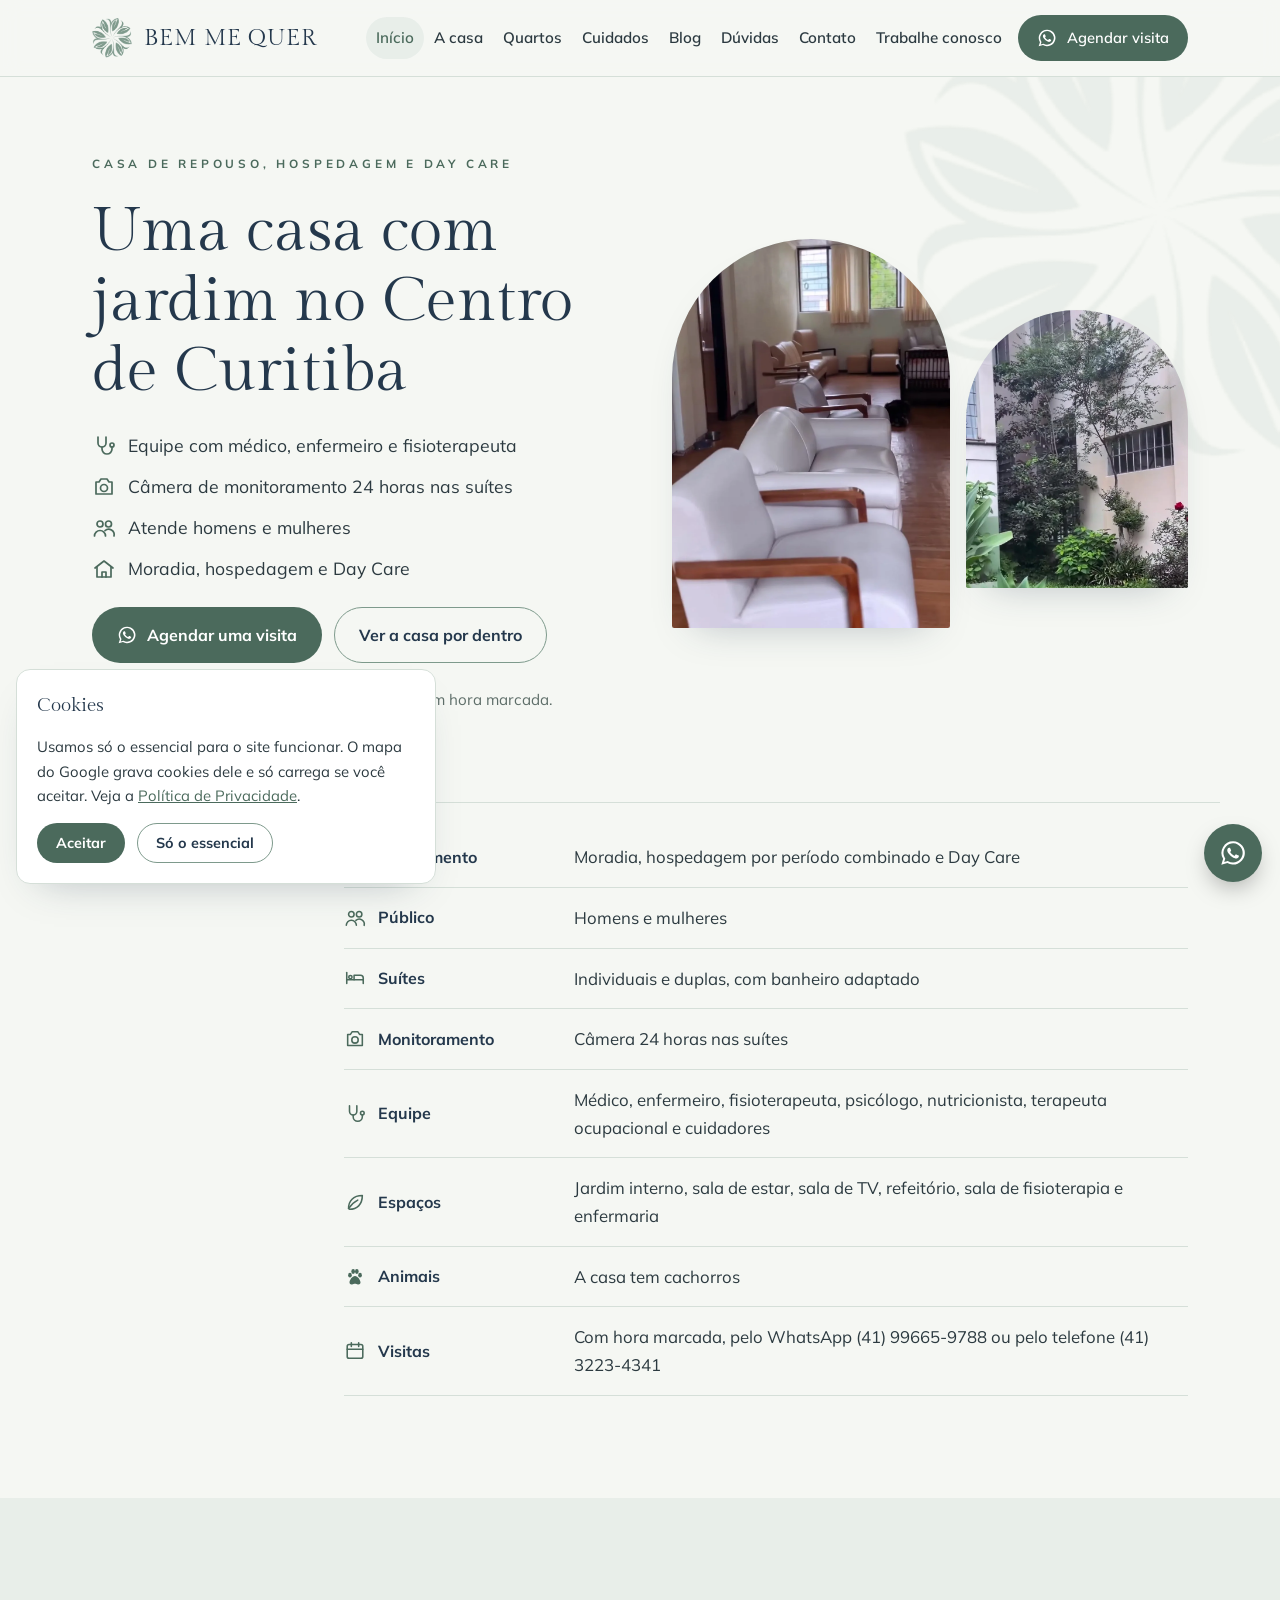
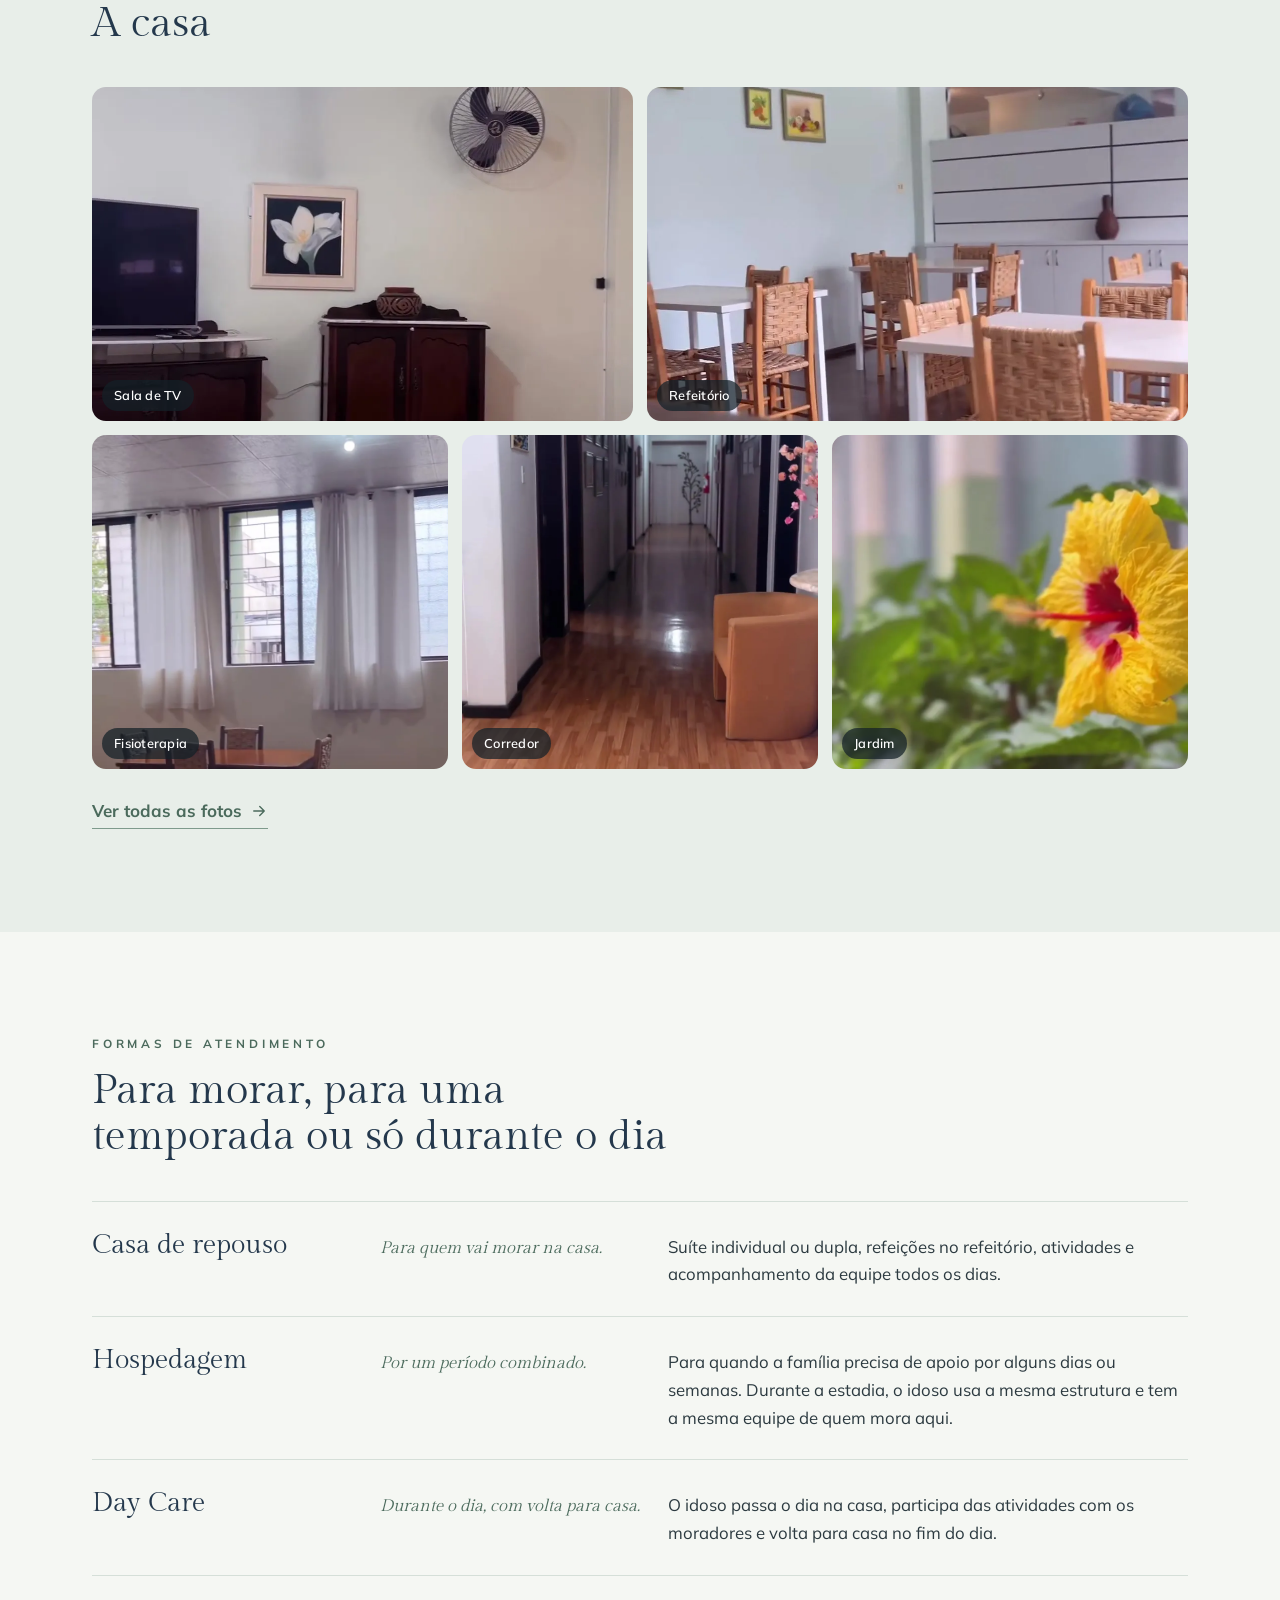
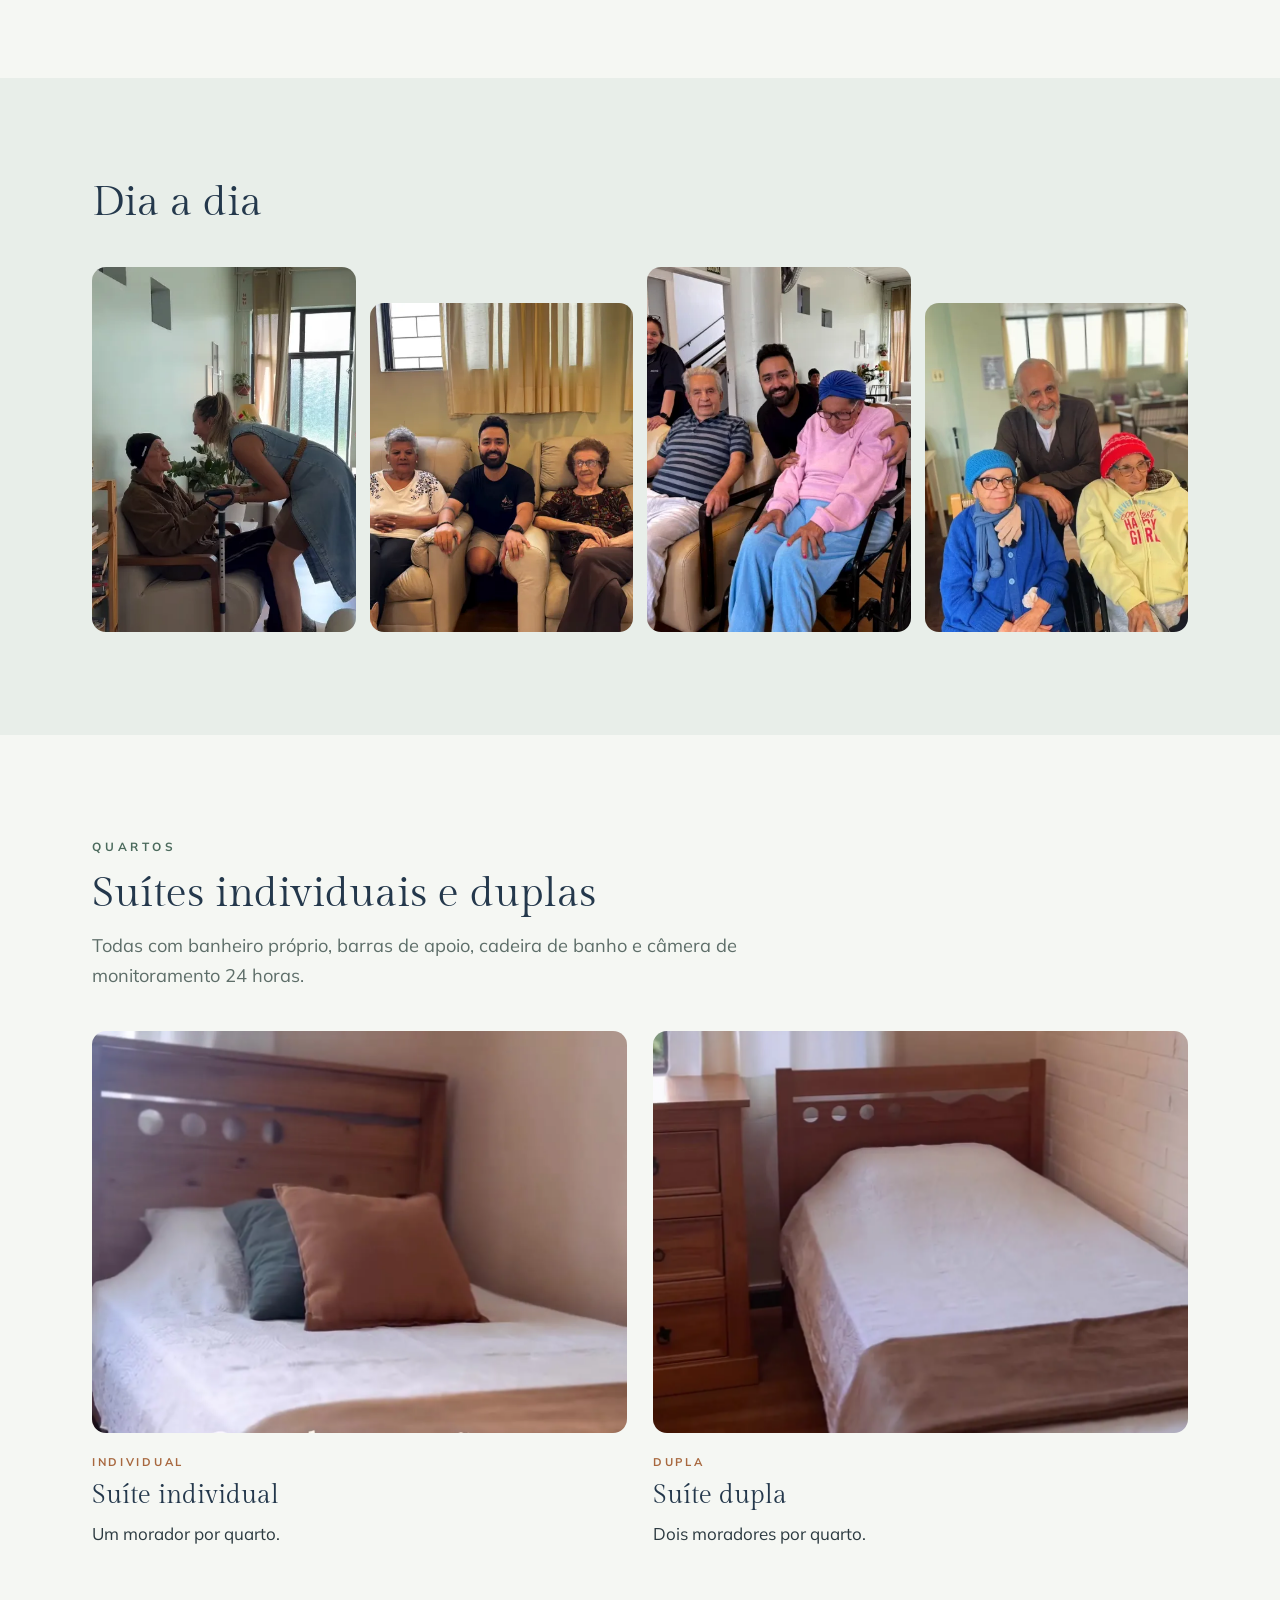
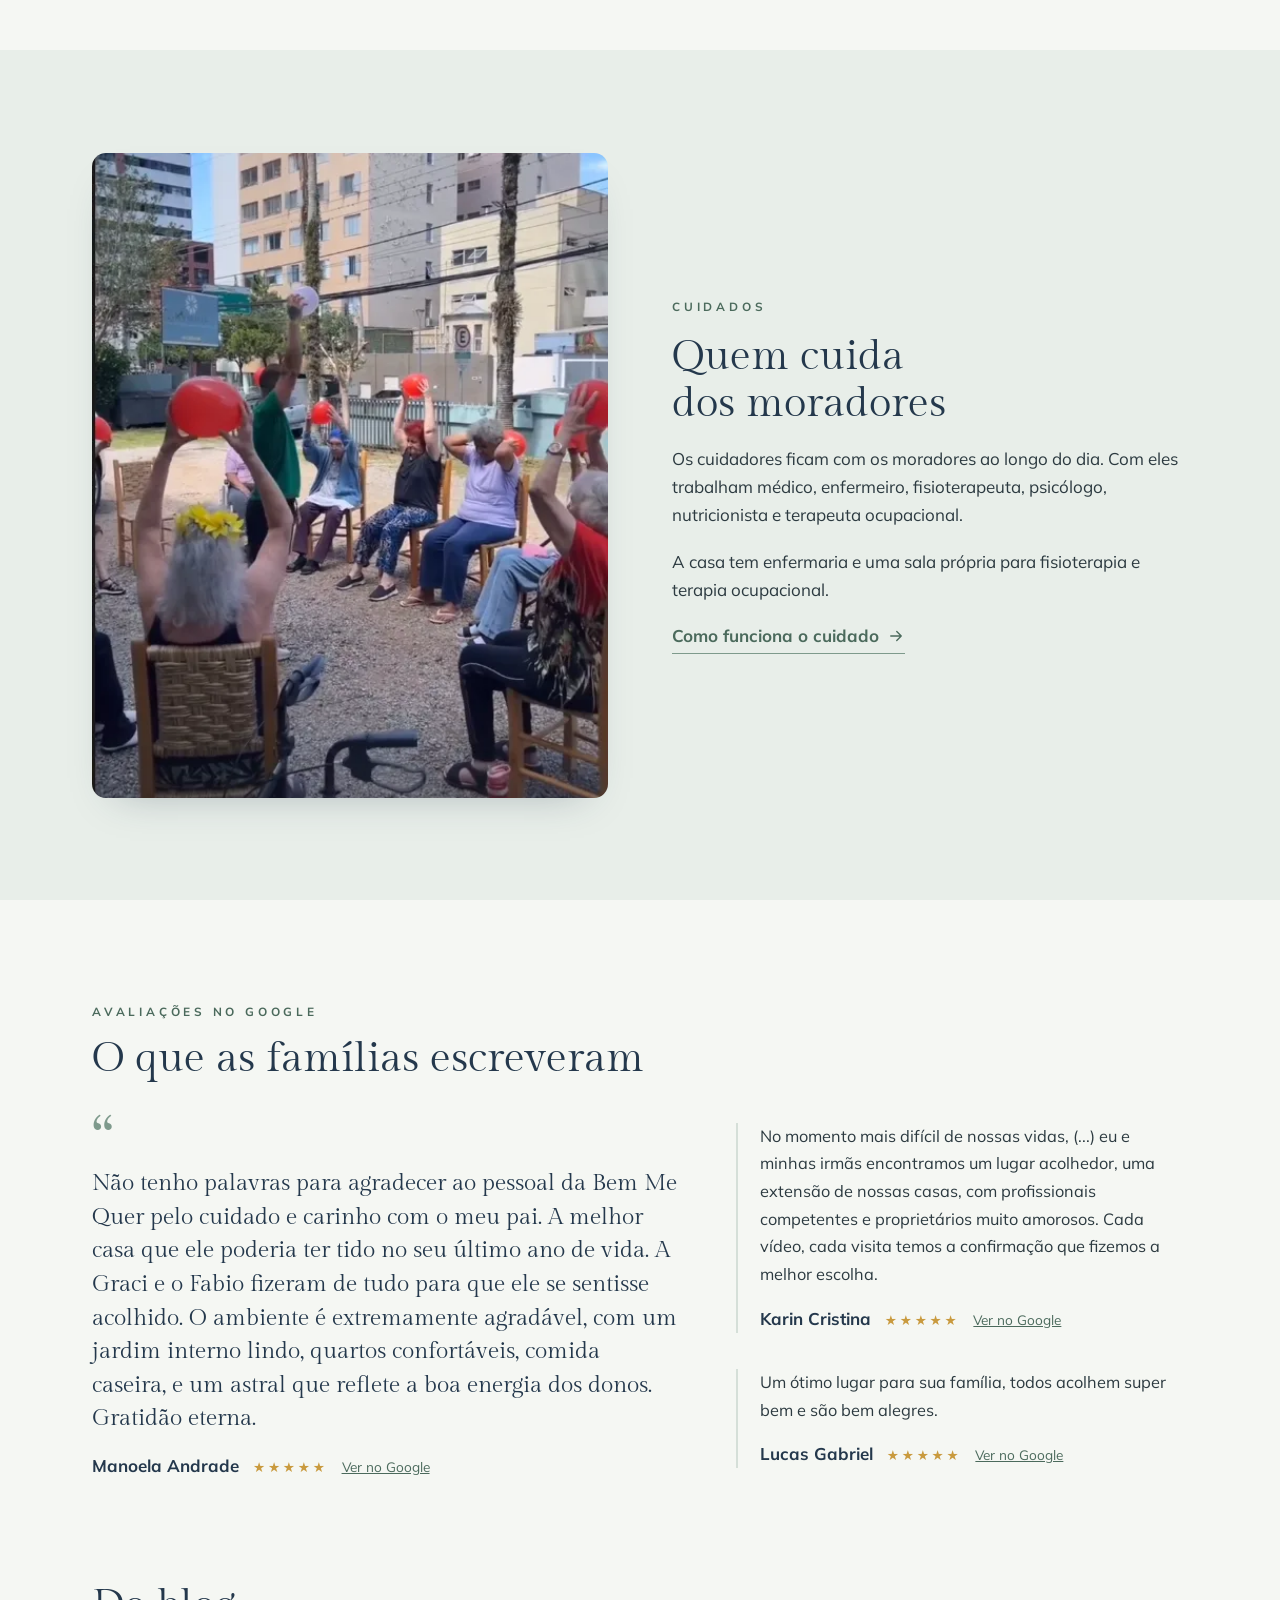
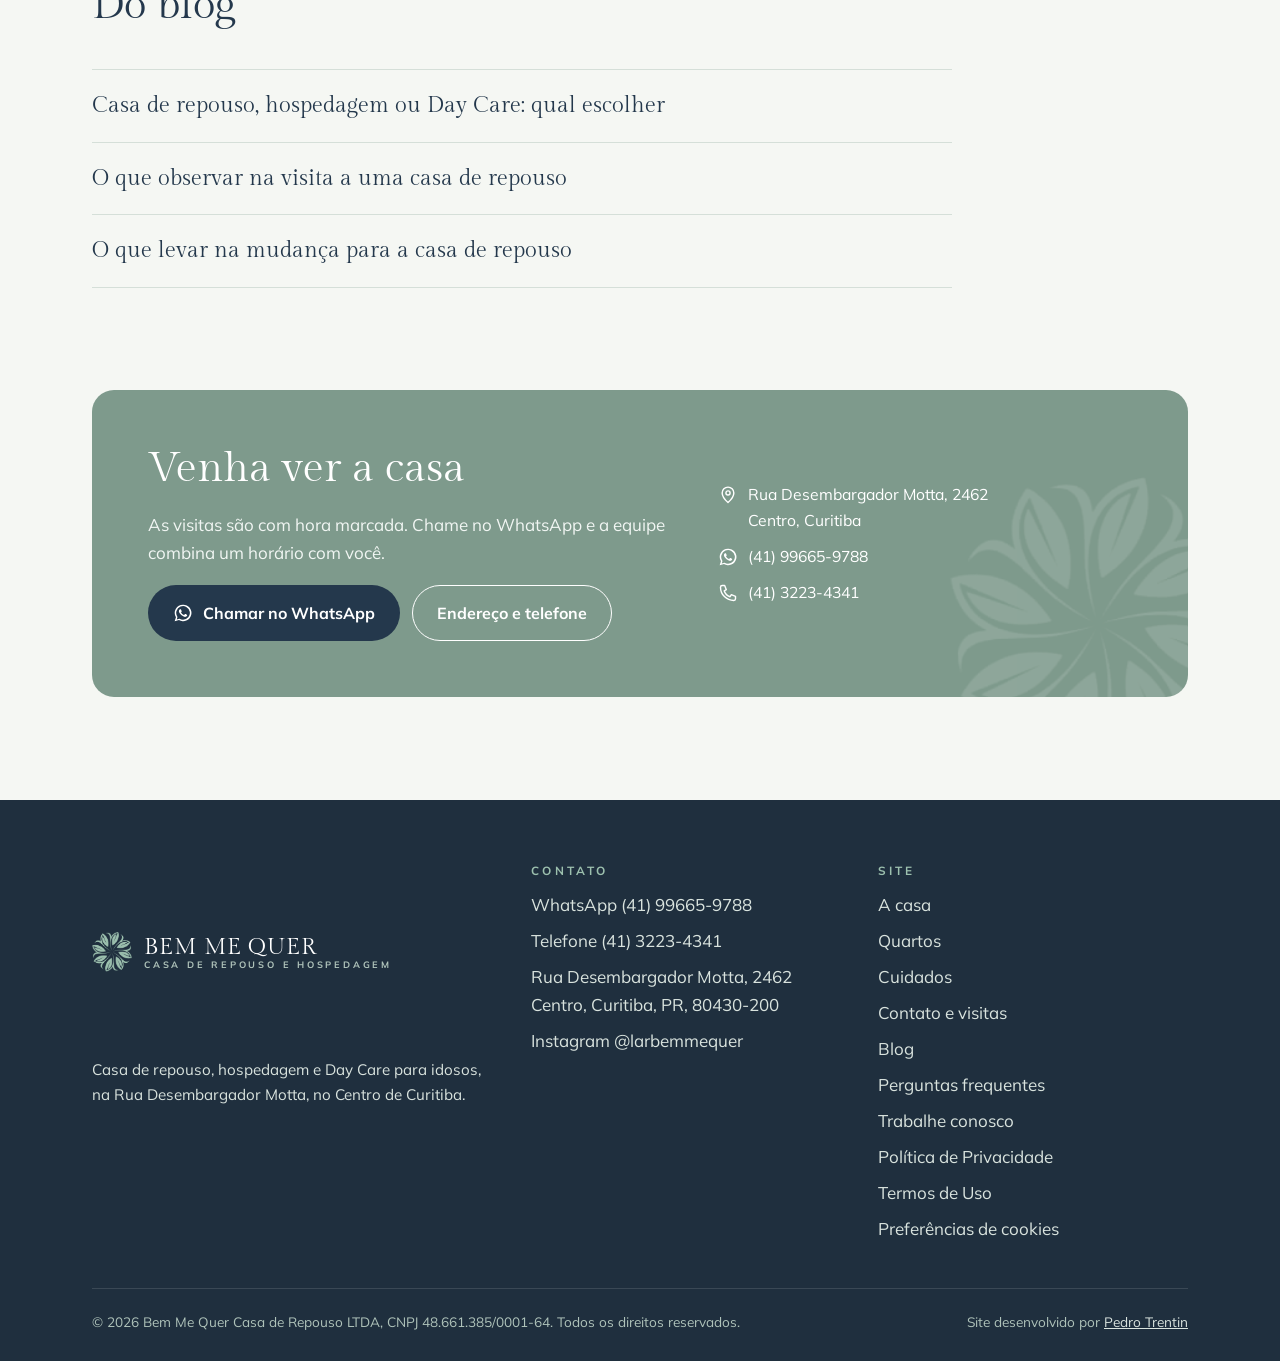
==== commit ebd5b6c4: "Trabalhe conosco no menu" ====
--- a/index.html
+++ b/index.html
@@ -1,334 +1,213 @@
 <!doctype html><html lang="pt-BR"><head><meta charset="utf-8">
 <meta name="viewport" content="width=device-width,initial-scale=1,viewport-fit=cover">
-<title>Bem Me Quer | Casa de repouso, hospedagem e Day Care no Centro de Curitiba</title>
-<meta name="description" content="Casa de repouso no Centro de Curitiba, com jardim interno, suítes individuais e duplas e equipe de saúde. Moradia, hospedagem temporária e Day Care para idosos. Agende uma visita.">
-<meta property="og:title" content="Bem Me Quer | Casa de repouso no Centro de Curitiba"><meta property="og:description" content="Moradia, hospedagem temporária e Day Care para idosos, numa casa com jardim no Centro de Curitiba. Visitas com hora marcada."><meta property="og:type" content="website"><meta property="og:locale" content="pt_BR">
-<meta property="og:image" content="/img/jardim.webp">
-<!-- @head -->
-<meta name="theme-color" content="#F6F2EA">
+<title>Bem Me Quer | Casa de repouso e hospedagem para idosos no Centro de Curitiba</title><meta name="description" content="Casa de repouso, hospedagem e Day Care para idosos no Centro de Curitiba. Suítes individuais e duplas, equipe de saúde e jardim. Agende uma visita.">
+<meta property="og:title" content="Bem Me Quer | Casa de repouso e hospedagem para idosos no Centro de Curitiba"><meta property="og:description" content="Casa de repouso, hospedagem e Day Care para idosos no Centro de Curitiba. Suítes individuais e duplas, equipe de saúde e jardim. Agende uma visita."><meta property="og:type" content="website"><meta property="og:locale" content="pt_BR">
+<meta property="og:image" content="/img/sala-estar.webp"><meta name="theme-color" content="#7E9A8C">
 <link rel="icon" type="image/png" href="/img/flor.png">
-<link rel="preload" href="/assets/fonts/newsreader-latin-opsz-normal.woff2" as="font" type="font/woff2" crossorigin>
-<link rel="preload" href="/assets/fonts/libre-franklin-latin-wght-normal.woff2" as="font" type="font/woff2" crossorigin>
+<link rel="preload" href="/assets/fonts/gilda-display-latin-400-normal.woff2" as="font" type="font/woff2" crossorigin>
 <link rel="stylesheet" href="/assets/fonts.css"><link rel="stylesheet" href="/assets/site.css">
-<script>document.documentElement.classList.add('js')</script>
-<script type="application/ld+json">{"@context":"https://schema.org","@type":"LocalBusiness","name":"Bem Me Quer Casa de Repouso e Hospedagem","description":"Casa de repouso, hospedagem e Day Care para idosos no Centro de Curitiba.","telephone":"+5541996659788","address":{"@type":"PostalAddress","streetAddress":"Rua Desembargador Motta, 2462","addressLocality":"Curitiba","addressRegion":"PR","postalCode":"80430-200","addressCountry":"BR"},"sameAs":["https://www.instagram.com/larbemmequer/"]}</script>
-<!-- /@head -->
-</head><body data-page="inicio">
-<!-- @header -->
-<a class="skip" href="#conteudo">Pular para o conteúdo</a>
-<header class="site-header">
- <div class="wrap hdr">
-  <a class="brand" href="/" aria-label="Bem Me Quer, página inicial" aria-current="page"><span class="flor" aria-hidden="true"></span><span class="brand-name"><b>Bem Me Quer</b><small>Casa de repouso · Curitiba</small></span></a>
-  <nav class="nav" id="menu" aria-label="Principal">
-   <a href="/a-casa">A casa</a>
-   <a href="/quartos">Quartos</a>
-   <a href="/cuidados">Cuidados</a>
-   <a href="/contato">Contato</a>
-   <a class="nav-cta" href="https://wa.me/5541996659788?text=Ol%C3%A1!%20Gostaria%20de%20agendar%20uma%20visita%20%C3%A0%20Bem%20Me%20Quer." target="_blank" rel="noopener">Agendar visita</a>
-   <div class="nav-extra">
-    <a href="https://wa.me/5541996659788?text=Ol%C3%A1!%20Vi%20o%20site%20da%20Bem%20Me%20Quer%20e%20gostaria%20de%20mais%20informa%C3%A7%C3%B5es." target="_blank" rel="noopener">WhatsApp (41) 99665-9788</a>
-    <a href="tel:+554132234341">Telefone (41) 3223-4341</a>
-    <span>Rua Desembargador Motta, 2462, Centro, Curitiba</span>
-   </div>
-  </nav>
-  <a class="hdr-cta" href="https://wa.me/5541996659788?text=Ol%C3%A1!%20Gostaria%20de%20agendar%20uma%20visita%20%C3%A0%20Bem%20Me%20Quer." target="_blank" rel="noopener">Agendar visita</a>
-  <button class="menu-btn" type="button" aria-expanded="false" aria-controls="menu"><span class="menu-lines" aria-hidden="true"></span><span class="menu-label">Menu</span></button>
- </div>
-</header>
-<!-- /@header -->
-<main id="conteudo">
-
-<section class="hero" aria-labelledby="t-hero">
- <div class="hero-text">
-  <p class="hero-meta"><span>Casa de repouso, hospedagem e Day Care</span><span>Centro de Curitiba</span></p>
-  <div>
-   <h1 id="t-hero">Cuidado de todos os dias, numa casa com jardim.</h1>
-   <p class="hero-sub">A Bem Me Quer recebe idosos para morar, para temporadas de hospedagem e para passar o dia. São suítes com banheiro adaptado, equipe de saúde, cuidadores e um jardim interno para tomar sol e conversar.</p>
+<script type="application/ld+json">{"@context": "https://schema.org", "@type": "LocalBusiness", "name": "Bem Me Quer Casa de Repouso e Hospedagem", "telephone": "+55-41-99665-9788", "address": {"@type": "PostalAddress", "streetAddress": "Rua Desembargador Motta, 2462", "addressLocality": "Curitiba", "addressRegion": "PR", "postalCode": "80430-200", "addressCountry": "BR"}, "sameAs": ["https://www.instagram.com/larbemmequer/"]}</script>
+</head><body><a class="skip" href="#conteudo" style="position:absolute;left:-999px">Pular para o conteúdo</a>
+<header class="site-header"><div class="wrap hdr">
+<a class="brand" href="/" aria-label="Bem Me Quer, página inicial"><span class="flor"></span><span class="brand-name"><b>BEM ME QUER</b><small>Casa de repouso e hospedagem</small></span></a>
+<button class="menu-btn" type="button" aria-expanded="false" aria-controls="menu">Menu</button>
+<nav class="nav" id="menu" aria-label="Principal"><a href="/" data-link="inicio" aria-current="page">Início</a><a href="/a-casa" data-link="a-casa">A casa</a><a href="/quartos" data-link="quartos">Quartos</a><a href="/cuidados" data-link="cuidados">Cuidados</a><a href="/blog" data-link="blog">Blog</a><a href="/duvidas" data-link="duvidas">Dúvidas</a><a href="/contato" data-link="contato">Contato</a><a href="/trabalhe-conosco" data-link="trabalhe-conosco">Trabalhe conosco</a><a class="btn btn-primary" href="https://wa.me/5541996659788?text=Ol%C3%A1%21%20Vi%20o%20site%20da%20Bem%20Me%20Quer%20e%20gostaria%20de%20mais%20informa%C3%A7%C3%B5es." target="_blank" rel="noopener"><svg viewBox="0 0 24 24" fill="currentColor" aria-hidden="true"><path d="M12.04 2a9.9 9.9 0 0 0-8.5 14.98L2 22l5.15-1.5A9.94 9.94 0 1 0 12.04 2Zm0 18.13a8.2 8.2 0 0 1-4.2-1.15l-.3-.18-3.05.9.9-2.97-.2-.31a8.2 8.2 0 1 1 6.85 3.71Zm4.5-6.14c-.25-.12-1.46-.72-1.69-.8-.23-.08-.39-.12-.55.12-.17.25-.64.8-.78.97-.14.16-.29.18-.53.06a6.7 6.7 0 0 1-3.34-2.92c-.25-.43.25-.4.72-1.34.08-.16.04-.3-.02-.43l-.75-1.8c-.2-.47-.4-.4-.55-.41h-.47a.9.9 0 0 0-.65.3 2.74 2.74 0 0 0-.86 2.04 4.76 4.76 0 0 0 1 2.53 10.9 10.9 0 0 0 4.18 3.69c1.55.67 2.16.73 2.94.61.47-.07 1.46-.6 1.66-1.18.2-.58.2-1.07.14-1.18-.06-.1-.22-.16-.47-.28Z"/></svg>Agendar visita</a></nav>
+</div></header><main id="conteudo"><section class="hero">
+ <span class="flor hero-bg" aria-hidden="true"></span>
+ <div class="wrap hero-grid">
+  <div class="hero-copy">
+   <p class="eyebrow">Casa de repouso, hospedagem e Day Care</p>
+   <h1>Uma casa com jardim no Centro de Curitiba</h1>
+   <ul class="hero-points">
+    <li><svg viewBox="0 0 24 24" fill="none" stroke="currentColor" stroke-width="1.7" stroke-linecap="round" stroke-linejoin="round" aria-hidden="true"><path d="M6 3v6a4 4 0 0 0 8 0V3"/><path d="M10 13v2a5 5 0 0 0 10 0v-2"/><circle cx="20" cy="11" r="2"/></svg><span>Equipe com médico, enfermeiro e fisioterapeuta</span></li>
+    <li><svg viewBox="0 0 24 24" fill="none" stroke="currentColor" stroke-width="1.7" stroke-linecap="round" stroke-linejoin="round" aria-hidden="true"><path d="M4 7h3l2-3h6l2 3h3v12H4Z"/><circle cx="12" cy="13" r="3.5"/></svg><span>Câmera de monitoramento 24 horas nas suítes</span></li>
+    <li><svg viewBox="0 0 24 24" fill="none" stroke="currentColor" stroke-width="1.7" stroke-linecap="round" stroke-linejoin="round" aria-hidden="true"><circle cx="8" cy="8" r="3"/><circle cx="16.5" cy="8" r="3"/><path d="M2.5 20a5.5 5.5 0 0 1 11 0"/><path d="M13 14.6A5.5 5.5 0 0 1 22 20"/></svg><span>Atende homens e mulheres</span></li>
+    <li><svg viewBox="0 0 24 24" fill="none" stroke="currentColor" stroke-width="1.7" stroke-linecap="round" stroke-linejoin="round" aria-hidden="true"><path d="M3 11 12 4l9 7"/><path d="M5 10v10h14V10"/><path d="M10 20v-5h4v5"/></svg><span>Moradia, hospedagem e Day Care</span></li>
+   </ul>
    <div class="btn-row">
-    <a class="btn btn-solid" data-wa="visita" href="https://wa.me/5541996659788?text=Ol%C3%A1!%20Gostaria%20de%20agendar%20uma%20visita%20%C3%A0%20Bem%20Me%20Quer." target="_blank" rel="noopener"><svg data-icon="wa" viewBox="0 0 24 24" fill="currentColor" aria-hidden="true"><path d="M12.04 2a9.9 9.9 0 0 0-8.5 14.98L2 22l5.15-1.5A9.94 9.94 0 1 0 12.04 2Zm0 18.13a8.2 8.2 0 0 1-4.2-1.15l-.3-.18-3.05.9.9-2.97-.2-.31a8.2 8.2 0 1 1 6.85 3.71Zm4.5-6.14c-.25-.12-1.46-.72-1.69-.8-.23-.08-.39-.12-.55.12-.17.25-.64.8-.78.97-.14.16-.29.18-.53.06a6.7 6.7 0 0 1-3.34-2.92c-.25-.43.25-.4.72-1.34.08-.16.04-.3-.02-.43l-.75-1.8c-.2-.47-.4-.4-.55-.41h-.47a.9.9 0 0 0-.65.3 2.74 2.74 0 0 0-.86 2.04 4.76 4.76 0 0 0 1 2.53 10.9 10.9 0 0 0 4.18 3.69c1.55.67 2.16.73 2.94.61.47-.07 1.46-.6 1.66-1.18.2-.58.2-1.07.14-1.18-.06-.1-.22-.16-.47-.28Z"/></svg>Agendar uma visita</a>
-    <a class="more" href="/a-casa">Conhecer a casa</a>
-   </div>
-  </div>
-  <p class="hero-foot"><a data-maps href="https://www.google.com/maps/search/?api=1&query=Rua%20Desembargador%20Motta%2C%202462%2C%20Centro%2C%20Curitiba%2C%20PR%2C%2080430-200" target="_blank" rel="noopener"><span data-cfg="endereco.rua">Rua Desembargador Motta, 2462</span></a><span>Visitas com hora marcada</span></p>
- </div>
- <figure class="hero-photo">
-  <img src="/img/jardim.webp" width="1080" height="950" alt="Jardim interno da Bem Me Quer: agaves, árvores, arbustos e uma roseira junto às paredes claras da casa" fetchpriority="high">
-  <figure class="hero-detail">
-   <img src="/img/porta-jardim.webp" width="1080" height="1350" alt="Cachorro da casa entrando pela porta que dá para o jardim" loading="lazy">
-   <figcaption>Um dos cachorros da casa, voltando do jardim.</figcaption>
-  </figure>
- </figure>
-</section>
-
-<section class="sec intro" aria-labelledby="t-intro">
- <div class="wrap grid">
-  <h2 class="label" id="t-intro" style="--col:1/4">A casa</h2>
-  <p class="lede" style="--col:4/12">Na Bem Me Quer, os moradores dormem em suítes com banheiro, fazem as refeições juntos no refeitório e passam as tardes entre a sala de estar e o jardim. Os cachorros da casa circulam pelo jardim e pela sala.</p>
-  <div class="body-text" style="--col:4/10">
-   <p>A rotina é acompanhada por médico, enfermeiro, fisioterapeuta, psicólogo, nutricionista, terapeuta ocupacional e cuidadores. A casa tem enfermaria no primeiro andar, uma sala só para fisioterapia e terapia ocupacional e câmera de monitoramento 24 horas nas suítes.</p>
-   <p>Recebemos idosos para morar, para um período de hospedagem ou só durante o dia. Para saber se a casa faz sentido para a sua família, o melhor é vir ver de perto.</p>
-  </div>
-  <p class="label" style="--col:1/4;--align:start">Em resumo</p>
-  <dl class="facts" style="--col:4/-1">
-   <div><dt>Endereço</dt><dd><span data-cfg="endereco.rua">Rua Desembargador Motta, 2462</span>, Centro, Curitiba</dd></div>
-   <div><dt>Atendimento</dt><dd>Casa de repouso, hospedagem e Day Care</dd></div>
-   <div><dt>Suítes</dt><dd>Individuais e duplas, com banheiro adaptado</dd></div>
-   <div><dt>Monitoramento</dt><dd>Câmera 24 horas nas suítes</dd></div>
-   <div><dt>Equipe</dt><dd>Médico, enfermeiro, fisioterapeuta, psicólogo, nutricionista, terapeuta ocupacional e cuidadores</dd></div>
-   <div><dt>Espaços</dt><dd>Jardim interno, área externa, sala de estar, sala de TV, refeitório, sala de fisioterapia e enfermaria</dd></div>
-   <div><dt>Animais</dt><dd>Pet friendly, com cachorros da casa</dd></div>
-   <div><dt>Visitas</dt><dd>Com hora marcada, pelo WhatsApp ou telefone</dd></div>
+    <a class="btn btn-primary" href="https://wa.me/5541996659788?text=Ol%C3%A1%21%20Gostaria%20de%20agendar%20uma%20visita%20%C3%A0%20Bem%20Me%20Quer." target="_blank" rel="noopener"><svg viewBox="0 0 24 24" fill="currentColor" aria-hidden="true"><path d="M12.04 2a9.9 9.9 0 0 0-8.5 14.98L2 22l5.15-1.5A9.94 9.94 0 1 0 12.04 2Zm0 18.13a8.2 8.2 0 0 1-4.2-1.15l-.3-.18-3.05.9.9-2.97-.2-.31a8.2 8.2 0 1 1 6.85 3.71Zm4.5-6.14c-.25-.12-1.46-.72-1.69-.8-.23-.08-.39-.12-.55.12-.17.25-.64.8-.78.97-.14.16-.29.18-.53.06a6.7 6.7 0 0 1-3.34-2.92c-.25-.43.25-.4.72-1.34.08-.16.04-.3-.02-.43l-.75-1.8c-.2-.47-.4-.4-.55-.41h-.47a.9.9 0 0 0-.65.3 2.74 2.74 0 0 0-.86 2.04 4.76 4.76 0 0 0 1 2.53 10.9 10.9 0 0 0 4.18 3.69c1.55.67 2.16.73 2.94.61.47-.07 1.46-.6 1.66-1.18.2-.58.2-1.07.14-1.18-.06-.1-.22-.16-.47-.28Z"/></svg>Agendar uma visita</a>
+    <a class="btn btn-ghost" href="/a-casa">Ver a casa por dentro</a>
+   </div>
+   <p class="hero-note"><svg viewBox="0 0 24 24" fill="none" stroke="currentColor" stroke-width="1.7" stroke-linecap="round" stroke-linejoin="round" aria-hidden="true"><path d="M12 21s-7-6.2-7-11.5a7 7 0 0 1 14 0C19 14.8 12 21 12 21Z"/><circle cx="12" cy="9.5" r="2.5"/></svg>Rua Desembargador Motta, 2462. Visitas com hora marcada.</p>
+  </div>
+  <div class="arches">
+   <div class="arch a1"><img src="/img/sala-estar.webp" alt="Sala de estar com poltronas claras e janelas altas"></div>
+   <div class="arch a2"><img src="/img/jardim.webp" alt="Jardim interno com gramado, agaves e árvores"></div>
+  </div>
+ </div>
+</section>
+
+<section class="section" style="padding-top:0">
+ <div class="wrap summary">
+  <h2 class="summary-title">Em resumo</h2>
+  <dl class="spec spec-icons">
+   <div><dt><svg viewBox="0 0 24 24" fill="none" stroke="currentColor" stroke-width="1.7" stroke-linecap="round" stroke-linejoin="round" aria-hidden="true"><path d="M3 11 12 4l9 7"/><path d="M5 10v10h14V10"/><path d="M10 20v-5h4v5"/></svg>Atendimento</dt><dd>Moradia, hospedagem por período combinado e Day Care</dd></div>
+   <div><dt><svg viewBox="0 0 24 24" fill="none" stroke="currentColor" stroke-width="1.7" stroke-linecap="round" stroke-linejoin="round" aria-hidden="true"><circle cx="8" cy="8" r="3"/><circle cx="16.5" cy="8" r="3"/><path d="M2.5 20a5.5 5.5 0 0 1 11 0"/><path d="M13 14.6A5.5 5.5 0 0 1 22 20"/></svg>Público</dt><dd>Homens e mulheres</dd></div>
+   <div><dt><svg viewBox="0 0 24 24" fill="none" stroke="currentColor" stroke-width="1.7" stroke-linecap="round" stroke-linejoin="round" aria-hidden="true"><path d="M3 18V6"/><path d="M3 14h18v4"/><path d="M21 14v-2a3 3 0 0 0-3-3h-7v5"/><circle cx="7" cy="11" r="1.8"/></svg>Suítes</dt><dd>Individuais e duplas, com banheiro adaptado</dd></div>
+   <div><dt><svg viewBox="0 0 24 24" fill="none" stroke="currentColor" stroke-width="1.7" stroke-linecap="round" stroke-linejoin="round" aria-hidden="true"><path d="M4 7h3l2-3h6l2 3h3v12H4Z"/><circle cx="12" cy="13" r="3.5"/></svg>Monitoramento</dt><dd>Câmera 24 horas nas suítes</dd></div>
+   <div><dt><svg viewBox="0 0 24 24" fill="none" stroke="currentColor" stroke-width="1.7" stroke-linecap="round" stroke-linejoin="round" aria-hidden="true"><path d="M6 3v6a4 4 0 0 0 8 0V3"/><path d="M10 13v2a5 5 0 0 0 10 0v-2"/><circle cx="20" cy="11" r="2"/></svg>Equipe</dt><dd>Médico, enfermeiro, fisioterapeuta, psicólogo, nutricionista, terapeuta ocupacional e cuidadores</dd></div>
+   <div><dt><svg viewBox="0 0 24 24" fill="none" stroke="currentColor" stroke-width="1.7" stroke-linecap="round" stroke-linejoin="round" aria-hidden="true"><path d="M5 19c0-8 5-14 15-14 0 10-6 15-14 15"/><path d="M5 19c3-4 6-7 10-9"/></svg>Espaços</dt><dd>Jardim interno, sala de estar, sala de TV, refeitório, sala de fisioterapia e enfermaria</dd></div>
+   <div><dt><svg viewBox="0 0 24 24" fill="currentColor" aria-hidden="true"><ellipse cx="6.5" cy="10" rx="2" ry="2.6"/><ellipse cx="10" cy="6" rx="2" ry="2.6"/><ellipse cx="14" cy="6" rx="2" ry="2.6"/><ellipse cx="17.5" cy="10" rx="2" ry="2.6"/><path d="M12 11c-3 0-6 4.5-6 7 0 1.6 1.3 2.3 2.8 2.1 1.2-.2 2-.8 3.2-.8s2 .6 3.2.8c1.5.2 2.8-.5 2.8-2.1 0-2.5-3-7-6-7Z"/></svg>Animais</dt><dd>A casa tem cachorros</dd></div>
+   <div><dt><svg viewBox="0 0 24 24" fill="none" stroke="currentColor" stroke-width="1.7" stroke-linecap="round" stroke-linejoin="round" aria-hidden="true"><rect x="3.5" y="5" width="17" height="15" rx="2"/><path d="M3.5 10h17M8 3v4M16 3v4"/></svg>Visitas</dt><dd>Com hora marcada, pelo WhatsApp (41) 99665-9788 ou pelo telefone (41) 3223-4341</dd></div>
   </dl>
  </div>
 </section>
 
-<section class="sec sec-sand" aria-labelledby="t-dia">
- <div class="wrap grid life">
-  <div style="--col:1/5">
-   <p class="label">O dia a dia</p>
-   <h2 id="t-dia">Conversa no sofá, visita da família, tarde na sala.</h2>
-   <div class="body-text" style="margin-top:24px">
-    <p>Entre as refeições e as atividades, sobra tempo para o que não entra na agenda: receber quem chega, conversar com quem está do lado, assistir TV junto.</p>
-    <p class="small" style="margin-top:18px">As fotos desta seção são da própria casa.</p>
-   </div>
-  </div>
-  <figure class="ph" data-reveal style="--col:5/9;--ar:4/5;--col-m:1/4">
-   <img src="/img/conv-trio.webp" width="467" height="584" alt="Três moradores sorrindo juntos na sala de convivência" loading="lazy">
-   <figcaption>Na sala de convivência.</figcaption>
-  </figure>
-  <figure class="ph" data-reveal style="--col:9/13;--ar:4/5;--shift:120px;--col-m:4/7;--shift-m:56px">
-   <img src="/img/conv-visita.webp" width="444" height="555" alt="Uma visita conversando com um morador sentado na poltrona, perto da janela" loading="lazy">
-   <figcaption>Uma visita, perto da janela.</figcaption>
-  </figure>
-  <figure class="ph" data-reveal style="--col:2/5;--ar:4/5;--shift:-250px;--col-m:1/4">
-   <img src="/img/conv-sofa.webp" width="469" height="586" alt="Duas senhoras e um rapaz sentados no sofá da sala" loading="lazy">
-   <figcaption>No sofá da sala.</figcaption>
-  </figure>
-  <figure class="ph" data-reveal style="--col:6/9;--ar:4/5;--shift:-110px;--col-m:4/7;--shift-m:56px">
-   <img src="/img/conv-sala.webp" width="460" height="575" alt="Moradores reunidos na sala: um senhor na poltrona e uma senhora de turbante azul em cadeira de rodas" loading="lazy">
-   <figcaption>Reunidos na sala.</figcaption>
-  </figure>
- </div>
-</section>
-
-<section class="sec" aria-labelledby="t-amb">
- <div class="wrap grid">
-  <div style="--col:1/10">
-   <p class="label">Os ambientes</p>
-   <h2 id="t-amb">Poltronas na sala, cadeiras de palha no refeitório, quadros no corredor.</h2>
-  </div>
-  <figure class="ph" data-reveal style="--col:1/7;--row:2/4;--ar:4/5">
-   <img src="/img/sala-estar.webp" width="1080" height="1350" alt="Sala de estar com poltronas claras de braços de madeira e janelas altas com cortinas" loading="lazy">
-   <figcaption><b>Sala de estar.</b> Poltronas espalhadas e espaço para circular com andador ou cadeira de rodas.</figcaption>
-  </figure>
-  <figure class="ph" data-reveal style="--col:8/13;--row:2;--ar:4/3">
-   <img src="/img/refeitorio.webp" width="1080" height="810" alt="Refeitório com mesas brancas, cadeiras de madeira e palha e quadros de frutas na parede" loading="lazy">
-   <figcaption><b>Refeitório.</b> Mesas para comer em companhia, com cardápio acompanhado pela nutricionista.</figcaption>
-  </figure>
-  <p style="--col:8/10;--row:3;--align:end"><a class="more" href="/a-casa">Percorrer a casa</a></p>
-  <figure class="ph" data-reveal style="--col:10/13;--row:3;--ar:4/5;--col-m:2/7">
-   <img src="/img/corredor.webp" width="1080" height="1350" alt="Corredor dos quartos com quadros nas paredes, piso de madeira e uma poltrona laranja" loading="lazy">
-   <figcaption><b>Corredor dos quartos.</b> Quadros nas paredes e poltronas pelo caminho, para descansar entre um ambiente e outro.</figcaption>
-  </figure>
- </div>
-</section>
-
-<section class="sec sec-sand" aria-labelledby="t-suites">
- <div class="wrap grid">
-  <figure class="ph" data-reveal style="--col:2/6;--ar:3/5;--pos:50% 65%;--col-m:1/6">
-   <img src="/img/quarto-individual.webp" width="500" height="1160" alt="Suíte individual com cama de solteiro, armário branco com detalhes em madeira, criado-mudo e janela com cortina" loading="lazy">
-   <figcaption>Suíte individual.</figcaption>
-  </figure>
-  <div style="--col:7/12;--align:center">
-   <p class="label">Os quartos</p>
-   <h2 id="t-suites">Suítes individuais e duplas, todas com banheiro adaptado.</h2>
-   <div class="body-text" style="margin-top:24px">
-    <p>Cama de solteiro, cômoda e armário em todas; na individual, também mesa de cabeceira e uma poltrona para ler ou receber visita. O banheiro tem armário, barras de apoio e cadeira de banho, e cada suíte tem câmera de monitoramento 24 horas.</p>
-   </div>
-   <p style="margin-top:32px"><a class="more" href="/quartos">Ver os quartos</a></p>
-  </div>
- </div>
-</section>
-
-<section class="sec" aria-labelledby="t-rotina">
- <div class="wrap grid">
-  <div style="--col:1/7">
-   <p class="label">A rotina</p>
-   <h2 id="t-rotina">O que se faz durante o dia</h2>
-   <p class="lead" style="margin-top:20px">Uma rotina organizada, com atividades orientadas pela equipe e respeitando o ritmo de cada um.</p>
-   <ul class="list-lines" style="margin-top:40px">
-    <li><b>Exercícios ao ar livre</b><span>Na área externa, em roda, com bolas e movimentos de braço e perna.</span></li>
-    <li><b>Fisioterapia em grupo</b><span>Com o fisioterapeuta, na sala de atividades.</span></li>
-    <li><b>Pintura</b><span>Tinta e papel na mesa de atividades.</span></li>
-    <li><b>Jogos, bingo e memória</b><span>Quebra-cabeças, jogos de memória e bingo.</span></li>
-    <li><b>Convivência</b><span>Na sala de estar, no jardim e com os cachorros da casa.</span></li>
-   </ul>
-  </div>
-  <div class="duo" style="--col:8/13;--col-m:1/-1">
-   <figure class="ph" data-reveal style="--ar:4/5">
-    <img src="/img/ativ-bolas.webp" width="490" height="621" alt="Moradores sentados em roda na área externa, levantando bolas vermelhas acima da cabeça" loading="lazy">
-    <figcaption>Exercício com bolas, na área externa.</figcaption>
+<section class="section alt">
+ <div class="wrap">
+  <div class="sec-head">
+   <h2>A casa</h2>
+  </div>
+  <div class="gallery">
+   <figure class="g-a wide"><img src="/img/sala-tv.webp" alt="Sala de TV com móveis de madeira escura" loading="lazy"><figcaption>Sala de TV</figcaption></figure>
+   <figure class="g-b wide"><img src="/img/refeitorio.webp" alt="Refeitório com mesas brancas e cadeiras de palha" loading="lazy"><figcaption>Refeitório</figcaption></figure>
+   <figure class="g-c"><img src="/img/fisio-sala.webp" alt="Sala de fisioterapia com janelas e cortinas brancas" loading="lazy"><figcaption>Fisioterapia</figcaption></figure>
+   <figure class="g-d"><img src="/img/corredor.webp" alt="Corredor dos quartos com quadros e poltronas" loading="lazy"><figcaption>Corredor</figcaption></figure>
+   <figure class="g-e"><img src="/img/hibisco.webp" alt="Hibisco amarelo do jardim" loading="lazy"><figcaption>Jardim</figcaption></figure>
+  </div>
+  <p style="margin-top:28px"><a class="link-arrow" href="/a-casa">Ver todas as fotos <svg viewBox="0 0 24 24" fill="none" stroke="currentColor" stroke-width="1.8" stroke-linecap="round" stroke-linejoin="round" aria-hidden="true"><path d="M5 12h14M13 6l6 6-6 6"/></svg></a></p>
+ </div>
+</section>
+
+<section class="section">
+ <div class="wrap">
+  <div class="sec-head">
+   <p class="eyebrow">Formas de atendimento</p>
+   <h2>Para morar, para uma temporada ou só durante o dia</h2>
+  </div>
+  <div class="rows">
+   <div class="row"><h3>Casa de repouso</h3><p class="row-for">Para quem vai morar na casa.</p><p>Suíte individual ou dupla, refeições no refeitório, atividades e acompanhamento da equipe todos os dias.</p></div>
+   <div class="row"><h3>Hospedagem</h3><p class="row-for">Por um período combinado.</p><p>Para quando a família precisa de apoio por alguns dias ou semanas. Durante a estadia, o idoso usa a mesma estrutura e tem a mesma equipe de quem mora aqui.</p></div>
+   <div class="row"><h3>Day Care</h3><p class="row-for">Durante o dia, com volta para casa.</p><p>O idoso passa o dia na casa, participa das atividades com os moradores e volta para casa no fim do dia.</p></div>
+  </div>
+ </div>
+</section>
+
+<section class="section alt">
+ <div class="wrap">
+  <div class="sec-head">
+   <h2>Dia a dia</h2>
+  </div>
+  <div class="conv">
+   <figure><img src="/img/conv-visita.webp" alt="Visita a um morador na sala de estar" loading="lazy"></figure>
+   <figure><img src="/img/conv-sofa.webp" alt="Duas moradoras no sofá da sala" loading="lazy"></figure>
+   <figure><img src="/img/conv-sala.webp" alt="Moradores reunidos na sala de convivência" loading="lazy"></figure>
+   <figure><img src="/img/conv-trio.webp" alt="Três moradores sorrindo juntos na sala" loading="lazy"></figure>
+  </div>
+ </div>
+</section>
+
+<section class="section">
+ <div class="wrap">
+  <div class="sec-head">
+   <p class="eyebrow">Quartos</p>
+   <h2>Suítes individuais e duplas</h2>
+   <p class="lead">Todas com banheiro próprio, barras de apoio, cadeira de banho e câmera de monitoramento 24 horas.</p>
+  </div>
+  <div class="rooms">
+   <a class="room" href="/quartos">
+    <div class="room-img"><img src="/img/quarto-almofadas.webp" alt="Suíte individual com cama de solteiro e almofadas" loading="lazy"></div>
+    <span class="tag">Individual</span><h3>Suíte individual</h3>
+    <p>Um morador por quarto.</p>
+   </a>
+   <a class="room" href="/quartos">
+    <div class="room-img"><img src="/img/quarto-janela.webp" alt="Suíte com cama de solteiro, cômoda e janela ampla" loading="lazy" style="object-position:center 70%"></div>
+    <span class="tag">Dupla</span><h3>Suíte dupla</h3>
+    <p>Dois moradores por quarto.</p>
+   </a>
+  </div>
+ </div>
+</section>
+
+<section class="section alt">
+ <div class="wrap split">
+  <div class="split-media" style="aspect-ratio:4/5"><img src="/img/ativ-bolas.webp" alt="Atividade com moradores na área externa" loading="lazy"></div>
+  <div class="split-copy">
+   <p class="eyebrow">Cuidados</p>
+   <h2>Quem cuida dos moradores</h2>
+   <p>Os cuidadores ficam com os moradores ao longo do dia. Com eles trabalham médico, enfermeiro, fisioterapeuta, psicólogo, nutricionista e terapeuta ocupacional.</p>
+   <p>A casa tem enfermaria e uma sala própria para fisioterapia e terapia ocupacional.</p>
+   <p><a class="link-arrow" href="/cuidados">Como funciona o cuidado <svg viewBox="0 0 24 24" fill="none" stroke="currentColor" stroke-width="1.8" stroke-linecap="round" stroke-linejoin="round" aria-hidden="true"><path d="M5 12h14M13 6l6 6-6 6"/></svg></a></p>
+  </div>
+ </div>
+</section>
+
+<section class="section">
+ <div class="wrap">
+  <div class="sec-head">
+   <p class="eyebrow">Avaliações no Google</p>
+   <h2>O que as famílias escreveram</h2>
+  </div>
+  <div class="reviews">
+   <figure class="review review-main">
+    <blockquote>Não tenho palavras para agradecer ao pessoal da Bem Me Quer pelo cuidado e carinho com o meu pai. A melhor casa que ele poderia ter tido no seu último ano de vida. A Graci e o Fabio fizeram de tudo para que ele se sentisse acolhido. O ambiente é extremamente agradável, com um jardim interno lindo, quartos confortáveis, comida caseira, e um astral que reflete a boa energia dos donos. Gratidão eterna.</blockquote>
+    <figcaption><b>Manoela Andrade</b><span class="stars" aria-label="5 estrelas">★★★★★</span><a href="https://share.google/rhIASQu614MxyUOKu" target="_blank" rel="noopener">Ver no Google</a></figcaption>
    </figure>
-   <figure class="ph" data-reveal style="--ar:4/5">
-    <img src="/img/ativ-pintura.webp" width="484" height="694" alt="Moradora de gorro escrevendo com caneta ao lado de uma pintura em amarelo e vermelho" loading="lazy">
-   </figure>
-  </div>
- </div>
-</section>
-
-<section class="sec sec-sand" aria-labelledby="t-formas">
- <div class="wrap">
-  <div class="sec-head">
-   <p class="label">Formas de atendimento</p>
-   <h2 id="t-formas">Para morar, para uma temporada ou só durante o dia.</h2>
-  </div>
-  <div class="rows">
-   <div class="row"><h3>Casa de repouso</h3><p class="row-for">Para quem vai morar na casa.</p><p class="row-txt">Suíte individual ou dupla, refeições, atividades e acompanhamento contínuo da equipe.</p></div>
-   <div class="row"><h3>Hospedagem</h3><p class="row-for">Para um período combinado com a família.</p><p class="row-txt">Para quando a família precisa de apoio por alguns dias ou semanas. Durante a estadia, o idoso conta com a estrutura e a equipe da casa.</p></div>
-   <div class="row"><h3>Day Care</h3><p class="row-for">Para passar o dia e voltar para casa.</p><p class="row-txt">O idoso passa o dia com a gente, participa das atividades e volta para casa no fim do dia.</p></div>
-  </div>
-  <p style="margin-top:40px"><a class="more" href="/cuidados#modalidades">Como funciona cada uma</a></p>
- </div>
-</section>
-
-<section class="sec" aria-labelledby="t-equipe">
- <div class="wrap grid">
-  <figure class="ph" data-reveal style="--col:1/6;--ar:4/5;--col-m:1/6">
-   <img src="/img/enfermaria.webp" width="1080" height="1350" alt="Enfermaria com maca, balança, armários e parede de tijolos à vista" loading="lazy">
-   <figcaption>A enfermaria, no primeiro andar.</figcaption>
-  </figure>
-  <div style="--col:7/13;--align:center">
-   <p class="label">Cuidados</p>
-   <h2 id="t-equipe">Quem cuida dos moradores</h2>
-   <p class="roles" style="margin-top:28px"><span>Médico,</span> <span>enfermeiro,</span> <span>fisioterapeuta,</span> <span>psicólogo,</span> <span>nutricionista,</span> <span>terapeuta ocupacional</span> <span>e cuidadores.</span></p>
-   <div class="body-text" style="margin-top:28px">
-    <p>Os cuidadores estão com os moradores ao longo do dia. A equipe de saúde acompanha a saúde, a alimentação, a mobilidade e as atividades de cada um. A casa tem enfermaria no primeiro andar e uma sala só para fisioterapia e terapia ocupacional.</p>
-   </div>
-   <p style="margin-top:32px"><a class="more" href="/cuidados">Como funciona o cuidado</a></p>
-  </div>
- </div>
-</section>
-
-<section class="sec sec-sand" aria-labelledby="t-voz">
- <div class="wrap grid voices">
-  <div style="--col:1/10">
-   <p class="label">Avaliações no Google</p>
-   <h2 id="t-voz">O que as famílias escreveram</h2>
-  </div>
-  <figure class="voice voice-main" style="--col:1/8">
-   <blockquote>Não tenho palavras para agradecer ao pessoal da Bem Me Quer pelo cuidado e carinho com o meu pai. A melhor casa que ele poderia ter tido no seu último ano de vida. A Graci e o Fabio fizeram de tudo para que ele se sentisse acolhido. O ambiente é extremamente agradável, com um jardim interno lindo, quartos confortáveis, comida caseira, e um astral que reflete a boa energia dos donos. Gratidão eterna.</blockquote>
-   <figcaption><b>Manoela Andrade</b><span class="stars" aria-label="5 de 5 estrelas">★★★★★</span><a href="https://share.google/rhIASQu614MxyUOKu" target="_blank" rel="noopener">Ver no Google</a></figcaption>
-  </figure>
-  <div class="voice-side" style="--col:9/13">
-   <figure class="voice">
-    <blockquote>No momento mais difícil de nossas vidas, (...) eu e minhas irmãs encontramos um lugar acolhedor, uma extensão de nossas casas, com profissionais competentes e proprietários muito amorosos. Cada vídeo, cada visita temos a confirmação que fizemos a melhor escolha.</blockquote>
-    <figcaption><b>Karin Cristina</b><span class="stars" aria-label="5 de 5 estrelas">★★★★★</span><a href="https://share.google/zsbQRueI2WmvAKPBs" target="_blank" rel="noopener">Ver no Google</a></figcaption>
-   </figure>
-   <figure class="voice">
-    <blockquote>Um ótimo lugar para sua família, todos acolhem super bem e são bem alegres.</blockquote>
-    <figcaption><b>Lucas Gabriel</b><span class="stars" aria-label="5 de 5 estrelas">★★★★★</span><a href="https://share.google/uY1rW4CWdMtio9Kf7" target="_blank" rel="noopener">Ver no Google</a></figcaption>
-   </figure>
-   <p class="voices-note">Trechos de avaliações publicadas no Google, reproduzidos como foram escritos.</p>
-  </div>
- </div>
-</section>
-
-<section class="sec" aria-labelledby="t-faq">
- <div class="wrap grid">
-  <div style="--col:1/5">
-   <div class="sticky">
-    <p class="label">Dúvidas</p>
-    <h2 id="t-faq">Perguntas que as famílias fazem</h2>
-    <p class="body-text" style="margin-top:22px">Não achou a sua? Pergunte direto para a equipe pelo WhatsApp.</p>
-    <p style="margin-top:24px"><a class="more" href="/contato#perguntas">Ver todas as perguntas</a></p>
-   </div>
-  </div>
-  <div class="faq" style="--col:6/13">
-   <details><summary>Posso conhecer a casa antes de decidir?</summary><div><p>Pode, e é o que recomendamos. As visitas são com hora marcada: chame no WhatsApp ou ligue, e a equipe combina o dia com você. Na visita você vê os quartos e os ambientes e tira as dúvidas, inclusive sobre valores.</p></div></details>
-   <details><summary>Quais são os valores?</summary><div><p>Dependem da modalidade e do tipo de suíte. A equipe passa os valores pelo WhatsApp e na visita.</p></div></details>
-   <details><summary>Existe hospedagem por um período curto?</summary><div><p>Sim. Na hospedagem, o idoso fica na casa pelo período combinado com a família e conta com a mesma estrutura e equipe de quem mora aqui.</p></div></details>
-   <details><summary>Como funciona o Day Care?</summary><div><p>O idoso passa o dia na casa, participa das atividades e volta para casa no fim do dia. Os detalhes são combinados com a equipe.</p></div></details>
-   <details><summary>A família pode visitar?</summary><div><p>Sim. As visitas da família fazem parte do dia a dia da casa. Combine com a equipe o melhor horário.</p></div></details>
-   <details><summary>Como é a alimentação?</summary><div><p>As refeições são feitas no refeitório, com os moradores juntos à mesa. O cardápio é acompanhado pela nutricionista da equipe.</p></div></details>
-  </div>
- </div>
-</section>
-
-<section class="visit" aria-labelledby="t-visita">
- <div class="wrap grid">
-  <h2 id="t-visita" style="--col:1/7">Venha conhecer a casa.</h2>
-  <div style="--col:8/13">
-   <p>Fotos ajudam, mas a visita mostra mais. As visitas são com hora marcada.</p>
-   <ol class="steps-mini">
-    <li>Chame no WhatsApp e conte um pouco sobre quem precisa de cuidado.</li>
-    <li>A equipe combina com você o melhor dia e horário.</li>
-    <li>Você conhece os quartos e os ambientes e tira as dúvidas.</li>
-   </ol>
-   <div class="btn-row">
-    <a class="btn btn-light" data-wa="visita" href="https://wa.me/5541996659788?text=Ol%C3%A1!%20Gostaria%20de%20agendar%20uma%20visita%20%C3%A0%20Bem%20Me%20Quer." target="_blank" rel="noopener"><svg data-icon="wa" viewBox="0 0 24 24" fill="currentColor" aria-hidden="true"><path d="M12.04 2a9.9 9.9 0 0 0-8.5 14.98L2 22l5.15-1.5A9.94 9.94 0 1 0 12.04 2Zm0 18.13a8.2 8.2 0 0 1-4.2-1.15l-.3-.18-3.05.9.9-2.97-.2-.31a8.2 8.2 0 1 1 6.85 3.71Zm4.5-6.14c-.25-.12-1.46-.72-1.69-.8-.23-.08-.39-.12-.55.12-.17.25-.64.8-.78.97-.14.16-.29.18-.53.06a6.7 6.7 0 0 1-3.34-2.92c-.25-.43.25-.4.72-1.34.08-.16.04-.3-.02-.43l-.75-1.8c-.2-.47-.4-.4-.55-.41h-.47a.9.9 0 0 0-.65.3 2.74 2.74 0 0 0-.86 2.04 4.76 4.76 0 0 0 1 2.53 10.9 10.9 0 0 0 4.18 3.69c1.55.67 2.16.73 2.94.61.47-.07 1.46-.6 1.66-1.18.2-.58.2-1.07.14-1.18-.06-.1-.22-.16-.47-.28Z"/></svg>Quero conhecer a casa</a>
-    <a class="more" data-tel href="tel:+554132234341">Ligar <span data-cfg="telefoneExibicao">(41) 3223-4341</span></a>
-   </div>
-  </div>
- </div>
-</section>
-
-</main>
-<!-- @footer -->
-<footer class="site-footer">
- <div class="wrap">
-  <div class="ft-top">
-   <p class="ft-kicker">Visitas com hora marcada</p>
-   <a class="ft-address" href="https://www.google.com/maps/search/?api=1&query=Rua%20Desembargador%20Motta%2C%202462%2C%20Centro%2C%20Curitiba%2C%20PR%2C%2080430-200" target="_blank" rel="noopener">Rua Desembargador Motta, 2462<span>Centro, Curitiba</span></a>
-   <div class="ft-actions">
-    <span>WhatsApp</span><a href="https://wa.me/5541996659788?text=Ol%C3%A1!%20Gostaria%20de%20agendar%20uma%20visita%20%C3%A0%20Bem%20Me%20Quer." target="_blank" rel="noopener">(41) 99665-9788</a>
-    <span>Telefone</span><a href="tel:+554132234341">(41) 3223-4341</a>
-   </div>
-  </div>
-  <div class="ft-grid">
-   <div class="ft-brand">
-    <a class="brand" href="/"><span class="flor" aria-hidden="true"></span><span class="brand-name"><b>Bem Me Quer</b><small>Casa de repouso · Curitiba</small></span></a>
-    <p>Casa de repouso, hospedagem e Day Care para idosos no Centro de Curitiba.</p>
-   </div>
-   <div>
-    <h2 class="ft-h">Contato</h2>
-    <ul>
-     <li><a href="https://wa.me/5541996659788?text=Ol%C3%A1!%20Vi%20o%20site%20da%20Bem%20Me%20Quer%20e%20gostaria%20de%20mais%20informa%C3%A7%C3%B5es." target="_blank" rel="noopener">WhatsApp (41) 99665-9788</a></li>
-     <li><a href="tel:+554132234341">Telefone (41) 3223-4341</a></li>
-     <li><a href="https://www.instagram.com/larbemmequer/" target="_blank" rel="noopener">Instagram @larbemmequer</a></li>
-     <li><a href="https://www.google.com/maps/search/?api=1&query=Rua%20Desembargador%20Motta%2C%202462%2C%20Centro%2C%20Curitiba%2C%20PR%2C%2080430-200" target="_blank" rel="noopener">Rua Desembargador Motta, 2462<br>Centro, Curitiba, PR, 80430-200</a></li>
-    </ul>
-   </div>
-   <div>
-    <h2 class="ft-h">Páginas</h2>
-    <ul>
-     <li><a href="/">Início</a></li>
-     <li><a href="/a-casa">A casa</a></li>
-     <li><a href="/quartos">Quartos</a></li>
-     <li><a href="/cuidados">Cuidados</a></li>
-     <li><a href="/contato">Contato e visitas</a></li>
-    </ul>
-   </div>
-   <div>
-    <h2 class="ft-h">Documentos</h2>
-    <ul>
-     <li><a href="/privacidade">Política de Privacidade</a></li>
-     <li><a href="/termos">Termos de Uso</a></li>
-     <li><button class="linkbtn" type="button" data-cookie-prefs>Preferências de cookies</button></li>
-    </ul>
-   </div>
-  </div>
-  <div class="ft-bottom">
-   <span>© <span data-year>2026</span> Bem Me Quer Casa de Repouso LTDA, CNPJ 48.661.385/0001-64. Todos os direitos reservados.</span>
-   <span>Site desenvolvido por <a href="https://www.instagram.com/ph.trentin/" target="_blank" rel="noopener">Pedro Trentin</a></span>
-  </div>
- </div>
-</footer>
-<a class="wa-float" href="https://wa.me/5541996659788?text=Ol%C3%A1!%20Vi%20o%20site%20da%20Bem%20Me%20Quer%20e%20gostaria%20de%20mais%20informa%C3%A7%C3%B5es." target="_blank" rel="noopener" aria-label="Conversar no WhatsApp"><svg data-icon="wa" viewBox="0 0 24 24" fill="currentColor" aria-hidden="true"><path d="M12.04 2a9.9 9.9 0 0 0-8.5 14.98L2 22l5.15-1.5A9.94 9.94 0 1 0 12.04 2Zm0 18.13a8.2 8.2 0 0 1-4.2-1.15l-.3-.18-3.05.9.9-2.97-.2-.31a8.2 8.2 0 1 1 6.85 3.71Zm4.5-6.14c-.25-.12-1.46-.72-1.69-.8-.23-.08-.39-.12-.55.12-.17.25-.64.8-.78.97-.14.16-.29.18-.53.06a6.7 6.7 0 0 1-3.34-2.92c-.25-.43.25-.4.72-1.34.08-.16.04-.3-.02-.43l-.75-1.8c-.2-.47-.4-.4-.55-.41h-.47a.9.9 0 0 0-.65.3 2.74 2.74 0 0 0-.86 2.04 4.76 4.76 0 0 0 1 2.53 10.9 10.9 0 0 0 4.18 3.69c1.55.67 2.16.73 2.94.61.47-.07 1.46-.6 1.66-1.18.2-.58.2-1.07.14-1.18-.06-.1-.22-.16-.47-.28Z"/></svg></a>
+   <div class="reviews-side">
+    <figure class="review">
+     <blockquote>No momento mais difícil de nossas vidas, (...) eu e minhas irmãs encontramos um lugar acolhedor, uma extensão de nossas casas, com profissionais competentes e proprietários muito amorosos. Cada vídeo, cada visita temos a confirmação que fizemos a melhor escolha.</blockquote>
+     <figcaption><b>Karin Cristina</b><span class="stars" aria-label="5 estrelas">★★★★★</span><a href="https://share.google/zsbQRueI2WmvAKPBs" target="_blank" rel="noopener">Ver no Google</a></figcaption>
+    </figure>
+    <figure class="review">
+     <blockquote>Um ótimo lugar para sua família, todos acolhem super bem e são bem alegres.</blockquote>
+     <figcaption><b>Lucas Gabriel</b><span class="stars" aria-label="5 estrelas">★★★★★</span><a href="https://share.google/uY1rW4CWdMtio9Kf7" target="_blank" rel="noopener">Ver no Google</a></figcaption>
+    </figure>
+   </div>
+  </div>
+ </div>
+</section>
+
+<section class="section" style="padding-top:0">
+ <div class="wrap">
+  <div class="sec-head"><h2>Do blog</h2></div>
+  <ul class="blog-links">
+   <li><a href="/blog/casa-de-repouso-hospedagem-ou-day-care">Casa de repouso, hospedagem ou Day Care: qual escolher</a></li>
+   <li><a href="/blog/o-que-observar-na-visita">O que observar na visita a uma casa de repouso</a></li>
+   <li><a href="/blog/o-que-levar-na-mudanca">O que levar na mudança para a casa de repouso</a></li>
+  </ul>
+ </div>
+</section>
+
+<section class="section" style="padding-top:0">
+ <div class="wrap">
+  <div class="band">
+   <span class="flor" aria-hidden="true"></span>
+   <div class="stack" style="position:relative">
+    <h2>Venha ver a casa</h2>
+    <p>As visitas são com hora marcada. Chame no WhatsApp e a equipe combina um horário com você.</p>
+    <div class="btn-row"><a class="btn btn-primary" href="https://wa.me/5541996659788?text=Ol%C3%A1%21%20Gostaria%20de%20agendar%20uma%20visita%20%C3%A0%20Bem%20Me%20Quer." target="_blank" rel="noopener"><svg viewBox="0 0 24 24" fill="currentColor" aria-hidden="true"><path d="M12.04 2a9.9 9.9 0 0 0-8.5 14.98L2 22l5.15-1.5A9.94 9.94 0 1 0 12.04 2Zm0 18.13a8.2 8.2 0 0 1-4.2-1.15l-.3-.18-3.05.9.9-2.97-.2-.31a8.2 8.2 0 1 1 6.85 3.71Zm4.5-6.14c-.25-.12-1.46-.72-1.69-.8-.23-.08-.39-.12-.55.12-.17.25-.64.8-.78.97-.14.16-.29.18-.53.06a6.7 6.7 0 0 1-3.34-2.92c-.25-.43.25-.4.72-1.34.08-.16.04-.3-.02-.43l-.75-1.8c-.2-.47-.4-.4-.55-.41h-.47a.9.9 0 0 0-.65.3 2.74 2.74 0 0 0-.86 2.04 4.76 4.76 0 0 0 1 2.53 10.9 10.9 0 0 0 4.18 3.69c1.55.67 2.16.73 2.94.61.47-.07 1.46-.6 1.66-1.18.2-.58.2-1.07.14-1.18-.06-.1-.22-.16-.47-.28Z"/></svg>Chamar no WhatsApp</a><a class="btn btn-ghost" href="/contato">Endereço e telefone</a></div>
+   </div>
+   <div class="band-info">
+    <div><svg viewBox="0 0 24 24" fill="none" stroke="currentColor" stroke-width="1.7" stroke-linecap="round" stroke-linejoin="round" aria-hidden="true"><path d="M12 21s-7-6.2-7-11.5a7 7 0 0 1 14 0C19 14.8 12 21 12 21Z"/><circle cx="12" cy="9.5" r="2.5"/></svg><span>Rua Desembargador Motta, 2462<br>Centro, Curitiba</span></div>
+    <div><svg viewBox="0 0 24 24" fill="currentColor" aria-hidden="true"><path d="M12.04 2a9.9 9.9 0 0 0-8.5 14.98L2 22l5.15-1.5A9.94 9.94 0 1 0 12.04 2Zm0 18.13a8.2 8.2 0 0 1-4.2-1.15l-.3-.18-3.05.9.9-2.97-.2-.31a8.2 8.2 0 1 1 6.85 3.71Zm4.5-6.14c-.25-.12-1.46-.72-1.69-.8-.23-.08-.39-.12-.55.12-.17.25-.64.8-.78.97-.14.16-.29.18-.53.06a6.7 6.7 0 0 1-3.34-2.92c-.25-.43.25-.4.72-1.34.08-.16.04-.3-.02-.43l-.75-1.8c-.2-.47-.4-.4-.55-.41h-.47a.9.9 0 0 0-.65.3 2.74 2.74 0 0 0-.86 2.04 4.76 4.76 0 0 0 1 2.53 10.9 10.9 0 0 0 4.18 3.69c1.55.67 2.16.73 2.94.61.47-.07 1.46-.6 1.66-1.18.2-.58.2-1.07.14-1.18-.06-.1-.22-.16-.47-.28Z"/></svg><span>(41) 99665-9788</span></div>
+    <div><svg viewBox="0 0 24 24" fill="none" stroke="currentColor" stroke-width="1.7" stroke-linecap="round" stroke-linejoin="round" aria-hidden="true"><path d="M5 3h3l2 5-2.5 1.5a11 11 0 0 0 7 7L16 14l5 2v3a2 2 0 0 1-2 2A16 16 0 0 1 3 5a2 2 0 0 1 2-2Z"/></svg><span>(41) 3223-4341</span></div>
+   </div>
+  </div>
+ </div>
+</section>
+</main><footer class="site-footer"><div class="wrap">
+<div class="ft">
+ <div class="stack" style="gap:16px">
+  <a class="brand" href="/"><span class="flor"></span><span class="brand-name"><b>BEM ME QUER</b><small>Casa de repouso e hospedagem</small></span></a>
+  <p>Casa de repouso, hospedagem e Day Care para idosos, na Rua Desembargador Motta, no Centro de Curitiba.</p>
+ </div>
+ <div><h3>Contato</h3><ul>
+  <li><a href="https://wa.me/5541996659788?text=Ol%C3%A1%21%20Vi%20o%20site%20da%20Bem%20Me%20Quer%20e%20gostaria%20de%20mais%20informa%C3%A7%C3%B5es." target="_blank" rel="noopener">WhatsApp (41) 99665-9788</a></li>
+  <li>Telefone (41) 3223-4341</li>
+  <li><a href="https://www.google.com/maps/search/?api=1&query=Rua%20Desembargador%20Motta%2C%202462%2C%20Centro%2C%20Curitiba%2C%20PR%2C%2080430-200" target="_blank" rel="noopener">Rua Desembargador Motta, 2462<br>Centro, Curitiba, PR, 80430-200</a></li>
+  <li><a href="https://www.instagram.com/larbemmequer/" target="_blank" rel="noopener">Instagram @larbemmequer</a></li>
+ </ul></div>
+ <div><h3>Site</h3><ul>
+  <li><a href="/a-casa">A casa</a></li><li><a href="/quartos">Quartos</a></li><li><a href="/cuidados">Cuidados</a></li><li><a href="/contato">Contato e visitas</a></li><li><a href="/blog">Blog</a></li><li><a href="/duvidas">Perguntas frequentes</a></li><li><a href="/trabalhe-conosco">Trabalhe conosco</a></li>
+  <li><a href="/privacidade">Política de Privacidade</a></li><li><a href="/termos">Termos de Uso</a></li>
+  <li><button class="linkbtn" type="button" data-cookie-prefs>Preferências de cookies</button></li>
+ </ul></div>
+</div>
+<div class="ft-bottom"><span>© <span data-year>2026</span> Bem Me Quer Casa de Repouso LTDA, CNPJ 48.661.385/0001-64. Todos os direitos reservados.</span><span>Site desenvolvido por <a href="https://www.instagram.com/ph.trentin/" target="_blank" rel="noopener">Pedro Trentin</a></span></div>
+</div></footer>
+<a class="wa-float" href="https://wa.me/5541996659788?text=Ol%C3%A1%21%20Vi%20o%20site%20da%20Bem%20Me%20Quer%20e%20gostaria%20de%20mais%20informa%C3%A7%C3%B5es." target="_blank" rel="noopener" aria-label="Conversar no WhatsApp"><svg viewBox="0 0 24 24" fill="currentColor" aria-hidden="true"><path d="M12.04 2a9.9 9.9 0 0 0-8.5 14.98L2 22l5.15-1.5A9.94 9.94 0 1 0 12.04 2Zm0 18.13a8.2 8.2 0 0 1-4.2-1.15l-.3-.18-3.05.9.9-2.97-.2-.31a8.2 8.2 0 1 1 6.85 3.71Zm4.5-6.14c-.25-.12-1.46-.72-1.69-.8-.23-.08-.39-.12-.55.12-.17.25-.64.8-.78.97-.14.16-.29.18-.53.06a6.7 6.7 0 0 1-3.34-2.92c-.25-.43.25-.4.72-1.34.08-.16.04-.3-.02-.43l-.75-1.8c-.2-.47-.4-.4-.55-.41h-.47a.9.9 0 0 0-.65.3 2.74 2.74 0 0 0-.86 2.04 4.76 4.76 0 0 0 1 2.53 10.9 10.9 0 0 0 4.18 3.69c1.55.67 2.16.73 2.94.61.47-.07 1.46-.6 1.66-1.18.2-.58.2-1.07.14-1.18-.06-.1-.22-.16-.47-.28Z"/></svg></a>
 <div class="cookie" id="cookie" role="dialog" aria-label="Aviso de cookies" hidden>
- <p class="cookie-t">Cookies</p>
+ <b>Cookies</b>
  <p>Usamos só o essencial para o site funcionar. O mapa do Google grava cookies dele e só carrega se você aceitar. Veja a <a href="/privacidade">Política de Privacidade</a>.</p>
- <div class="btn-row"><button class="btn btn-solid" type="button" data-accept>Aceitar</button><button class="btn btn-line" type="button" data-essential>Só o essencial</button></div>
-</div>
-<script src="/assets/site.js" defer></script>
-<!-- /@footer -->
-</body></html>
+ <div class="btn-row"><button class="btn btn-primary" type="button" data-accept>Aceitar</button><button class="btn btn-ghost" type="button" data-essential>Só o essencial</button></div>
+</div><script src="/assets/site.js"></script></body></html>
--- a/assets/fonts.css
+++ b/assets/fonts.css
@@ -1,5 +1,4 @@
-/* Fontes auto-hospedadas (nenhum dado vai para terceiros).
-   Newsreader: títulos e textos de destaque. Libre Franklin: texto corrido e interface. */
-@font-face{font-family:"Newsreader";src:url(/assets/fonts/newsreader-latin-opsz-normal.woff2) format("woff2-variations"),url(/assets/fonts/newsreader-latin-opsz-normal.woff2) format("woff2");font-weight:200 800;font-style:normal;font-display:swap}
-@font-face{font-family:"Newsreader";src:url(/assets/fonts/newsreader-latin-wght-italic.woff2) format("woff2-variations"),url(/assets/fonts/newsreader-latin-wght-italic.woff2) format("woff2");font-weight:200 800;font-style:italic;font-display:swap}
-@font-face{font-family:"Libre Franklin";src:url(/assets/fonts/libre-franklin-latin-wght-normal.woff2) format("woff2-variations"),url(/assets/fonts/libre-franklin-latin-wght-normal.woff2) format("woff2");font-weight:100 900;font-style:normal;font-display:swap}
+@font-face{font-family:"Gilda Display";src:url(/assets/fonts/gilda-display-latin-400-normal.woff2) format("woff2");font-weight:400;font-display:swap}
+@font-face{font-family:"Mulish";src:url(/assets/fonts/mulish-latin-400-normal.woff2) format("woff2");font-weight:400;font-display:swap}
+@font-face{font-family:"Mulish";src:url(/assets/fonts/mulish-latin-600-normal.woff2) format("woff2");font-weight:600;font-display:swap}
+@font-face{font-family:"Mulish";src:url(/assets/fonts/mulish-latin-700-normal.woff2) format("woff2");font-weight:700;font-display:swap}
--- a/assets/site.css
+++ b/assets/site.css
@@ -1,426 +1,467 @@
-/* ==========================================================================
-   PERSONALIZAÇÃO
-   Cores, fontes e medidas do site inteiro. Para adaptar a outra casa,
-   normalmente basta mexer neste bloco.
-   ========================================================================== */
 :root{
-  --bg:#F6F2EA;          /* marfim: fundo principal */
-  --bg-2:#EDE6D9;        /* areia clara: seções alternadas */
-  --bg-3:#E2D8C6;        /* areia: fundo de fotos enquanto carregam */
-  --ink:#2A2823;         /* carvão: textos e títulos */
-  --ink-2:#5C5549;       /* texto secundário */
-  --line:#D6CAB5;        /* linhas finas */
-  --olive:#7B8363;       /* sálvia/oliva: detalhes (marca, fios) */
-  --olive-ink:#545D3F;   /* oliva legível para textos pequenos */
-  --green:#2E4234;       /* verde profundo: botões e ações */
-  --green-2:#22332A;     /* verde no hover */
-  --on-green:#F6F2EA;
-  --clay:#A2563A;        /* terracota: acento pontual */
-  --night:#262620;       /* rodapé */
-  --night-2:#3A3A32;
-  --night-ink:#D8D1C3;
-
-  --serif:"Newsreader","Iowan Old Style",Georgia,"Times New Roman",serif;
-  --sans:"Libre Franklin","Segoe UI",system-ui,-apple-system,sans-serif;
-
-  --wrap:1240px;
-  --gutter:clamp(20px,5vw,56px);
-  --gap:clamp(16px,2.2vw,32px);
-  --space:clamp(80px,11vw,152px);
-  --hdr:72px;
+  --paper:#F5F7F3;
+  --paper-2:#E8EEE9;
+  --card:#FFFFFF;
+  --sage:#7E9A8C;
+  --sage-deep:#4B6A5C;
+  --sage-soft:#C9D8CF;
+  --navy:#24384C;
+  --ink:#2C3A40;
+  --muted:#5E6E69;
+  --caramel:#A8683F;
+  --line:#D5DFD8;
+  --on-sage:#FFFFFF;
+  --footer:#1F2F3E;
+  --footer-ink:#D9E3DE;
+  --shadow:0 18px 40px -24px rgba(36,56,76,.35);
+  --radius:14px;
+  --display:"Gilda Display","Cormorant Garamond",Georgia,"Times New Roman",serif;
+  --body:"Mulish","Segoe UI",system-ui,-apple-system,sans-serif;
+  --wrap:1160px;
 }
-@media (max-width:900px){:root{--hdr:64px}}
-
-/* tema escuro (segue o sistema) */
 @media (prefers-color-scheme:dark){
   :root:not([data-theme="light"]){
     color-scheme:dark;
-    --bg:#1B1A17;--bg-2:#23221E;--bg-3:#2E2C26;
-    --ink:#ECE6DA;--ink-2:#B7AE9E;--line:#3B3830;
-    --olive:#9DA67F;--olive-ink:#B6BF97;
-    --green:#4B6A53;--green-2:#577A60;--on-green:#F6F2EA;
-    --clay:#D18E6C;--night:#121210;--night-2:#2A2A24;--night-ink:#CFC8BA;
+    --paper:#131B20;--paper-2:#1A252B;--card:#1E2A31;
+    --sage:#7E9A8C;--sage-deep:#9CC0AE;--sage-soft:#2E4239;
+    --navy:#E4ECE7;--ink:#D6E0DB;--muted:#9FB0A9;--caramel:#D79A72;
+    --line:#2C3A40;--footer:#0D1418;--footer-ink:#C9D6D0;
+    --shadow:0 18px 40px -24px rgba(0,0,0,.6);
   }
 }
 :root[data-theme="dark"]{
   color-scheme:dark;
-  --bg:#1B1A17;--bg-2:#23221E;--bg-3:#2E2C26;
-  --ink:#ECE6DA;--ink-2:#B7AE9E;--line:#3B3830;
-  --olive:#9DA67F;--olive-ink:#B6BF97;
-  --green:#4B6A53;--green-2:#577A60;--on-green:#F6F2EA;
-  --clay:#D18E6C;--night:#121210;--night-2:#2A2A24;--night-ink:#CFC8BA;
+  --paper:#131B20;--paper-2:#1A252B;--card:#1E2A31;
+  --sage:#7E9A8C;--sage-deep:#9CC0AE;--sage-soft:#2E4239;
+  --navy:#E4ECE7;--ink:#D6E0DB;--muted:#9FB0A9;--caramel:#D79A72;
+  --line:#2C3A40;--footer:#0D1418;--footer-ink:#C9D6D0;
+  --shadow:0 18px 40px -24px rgba(0,0,0,.6);
 }
 
-/* ==========================================================================
-   Base
-   ========================================================================== */
 *,*::before,*::after{box-sizing:border-box}
-html{scroll-behavior:smooth;scroll-padding-top:calc(var(--hdr) + 16px);-webkit-text-size-adjust:100%}
-body{margin:0;background:var(--bg);color:var(--ink);font:400 1.0625rem/1.65 var(--sans);-webkit-font-smoothing:antialiased;text-rendering:optimizeLegibility}
-img{max-width:100%;height:auto;display:block}
-figure{margin:0}
-p,ul,ol,dl,dd,blockquote{margin:0}
-a{color:inherit}
-h1,h2,h3{font-family:var(--serif);font-weight:400;line-height:1.08;letter-spacing:-.012em;margin:0;text-wrap:balance;font-optical-sizing:auto}
-h1{font-size:clamp(2.55rem,1.55rem + 3.9vw,4.6rem);line-height:1.02;letter-spacing:-.02em}
-h2{font-size:clamp(2rem,1.35rem + 2.3vw,3.1rem)}
-h3{font-size:clamp(1.4rem,1.2rem + .6vw,1.7rem);line-height:1.18}
-em{font-style:italic}
-p{text-wrap:pretty}
-::selection{background:var(--bg-3)}
-:focus-visible{outline:2px solid var(--clay);outline-offset:3px}
-
-.wrap{max-width:calc(var(--wrap) + 2 * var(--gutter));margin:0 auto;padding-inline:var(--gutter)}
-.skip{position:absolute;left:16px;top:-100px;z-index:100;background:var(--green);color:var(--on-green);padding:12px 18px;text-decoration:none}
-.skip:focus{top:12px}
-.sr{position:absolute;width:1px;height:1px;overflow:hidden;clip:rect(0 0 0 0);white-space:nowrap}
+html{scroll-behavior:smooth}
+@media (prefers-reduced-motion:reduce){html{scroll-behavior:auto}*{animation:none!important;transition:none!important}}
+body{margin:0;background:var(--paper);color:var(--ink);font-family:var(--body);font-size:17px;line-height:1.65;-webkit-font-smoothing:antialiased}
+img{max-width:100%;display:block}
+a{color:var(--sage-deep)}
+a:focus-visible,button:focus-visible,summary:focus-visible{outline:2px solid var(--caramel);outline-offset:3px;border-radius:6px}
+h1,h2,h3{font-family:var(--display);font-weight:400;color:var(--navy);line-height:1.12;text-wrap:balance;margin:0}
+h1{font-size:clamp(2.3rem,5.2vw,3.9rem)}
+h2{font-size:clamp(1.8rem,3.4vw,2.6rem)}
+h3{font-size:1.4rem}
+p{margin:0}
+.wrap{max-width:var(--wrap);margin:0 auto;padding-inline:clamp(16px,4vw,32px)}
+.eyebrow{font-size:.74rem;letter-spacing:.32em;text-transform:uppercase;color:var(--sage-deep);font-weight:700}
+.lead{font-size:1.14rem;color:var(--muted);max-width:60ch}
+.stack{display:grid;gap:18px}
+.section{padding-block:clamp(56px,8vw,104px)}
+.section.alt{background:var(--paper-2)}
+.sec-head{display:grid;gap:14px;max-width:720px;margin-bottom:40px}
 .flor{display:inline-block;width:1em;height:1em;background:currentColor;-webkit-mask:url(/img/flor.png) center/contain no-repeat;mask:url(/img/flor.png) center/contain no-repeat}
 
-/* ==========================================================================
-   Tipografia editorial
-   ========================================================================== */
-.label{display:flex;align-items:center;gap:12px;font:500 .8125rem/1.3 var(--sans);letter-spacing:.01em;color:var(--olive-ink);margin-bottom:22px}
-.label::before{content:"";width:28px;height:1px;background:currentColor;flex:none}
-.lede{font:400 clamp(1.35rem,1.1rem + 1vw,1.85rem)/1.38 var(--serif);letter-spacing:-.005em;color:var(--ink);text-wrap:pretty}
-.lead{font-size:1.1875rem;line-height:1.6;color:var(--ink-2);max-width:40ch}
-.body-text{max-width:62ch;color:var(--ink-2)}
-.body-text p+p{margin-top:1em}
-.body-text strong{color:var(--ink);font-weight:500}
-.small{font-size:.9rem;color:var(--ink-2)}
-.it{font-family:var(--serif);font-style:italic}
+/* botões */
+.btn{display:inline-flex;align-items:center;gap:10px;padding:14px 24px;border-radius:999px;font-weight:700;font-size:1rem;text-decoration:none;border:1.5px solid transparent;cursor:pointer;transition:background .2s,color .2s,border-color .2s;font-family:var(--body)}
+.btn svg{width:20px;height:20px;flex:none}
+.btn-primary{background:#4B6A5C;color:#fff}
+.btn-primary:hover{background:#3C5A4C}
+.btn-ghost{border-color:var(--sage);color:var(--navy);background:transparent}
+.btn-ghost:hover{background:var(--sage-soft)}
+.btn-row{display:flex;flex-wrap:wrap;gap:12px}
+
+/* header */
+.site-header{position:sticky;top:env(safe-area-inset-top,0px);z-index:40;background:color-mix(in srgb,var(--paper) 92%,transparent);backdrop-filter:blur(10px);border-bottom:1px solid var(--line)}
+.hdr{display:flex;align-items:center;justify-content:space-between;gap:20px;min-height:76px}
+.brand{display:flex;align-items:center;gap:12px;text-decoration:none;color:var(--navy)}
+.brand .flor{font-size:40px;color:var(--sage)}
+.brand-name{display:grid;line-height:1.05}
+.brand-name b{font-family:var(--display);font-weight:400;font-size:1.45rem;letter-spacing:.04em}
+.brand-name small{font-size:.58rem;letter-spacing:.3em;text-transform:uppercase;color:var(--muted);font-weight:700}
+.nav{display:flex;align-items:center;gap:6px}
+.nav a{padding:8px 14px;border-radius:999px;text-decoration:none;color:var(--ink);font-weight:600;font-size:.95rem}
+.nav a:hover{background:var(--paper-2)}
+.nav a[aria-current="page"]{color:var(--sage-deep);background:var(--paper-2)}
+.nav .btn{margin-left:8px;padding:10px 18px;font-size:.92rem}
+.nav a.btn-primary,.nav a.btn-primary:hover{color:#fff;background:#4B6A5C}
+.nav a.btn-primary:hover{background:#3C5A4C}
 .nw{white-space:nowrap}
-
-/* link com seta, usado no lugar de botões secundários */
-.more{display:inline-flex;align-items:baseline;gap:.5em;font-weight:500;color:var(--green);text-decoration:none;border-bottom:1px solid currentColor;padding-bottom:3px;transition:color .25s,gap .25s}
-.more::after{content:"→";font-family:var(--sans)}
-.more:hover{color:var(--clay);gap:.75em}
-
-/* ==========================================================================
-   Botões
-   ========================================================================== */
-.btn{display:inline-flex;align-items:center;justify-content:center;gap:.6em;min-height:52px;padding:.85em 1.45em;border:1px solid transparent;border-radius:2px;font:500 1rem/1.2 var(--sans);letter-spacing:.005em;text-decoration:none;cursor:pointer;transition:background-color .25s,color .25s,border-color .25s}
-.btn svg{width:1.15em;height:1.15em;flex:none}
-.btn-solid{background:var(--green);color:var(--on-green)}
-.btn-solid:hover{background:var(--green-2)}
-.btn-line{background:transparent;color:var(--ink);border-color:currentColor}
-.btn-line:hover{background:var(--ink);color:var(--bg);border-color:var(--ink)}
-.btn-light{background:var(--bg);color:#2A2823}
-.btn-light:hover{background:#fff}
-.btn-row{display:flex;flex-wrap:wrap;align-items:center;gap:14px 28px}
-
-/* ==========================================================================
-   Cabeçalho
-   ========================================================================== */
-.site-header{position:sticky;top:0;z-index:40;background:var(--bg);border-bottom:1px solid transparent;transition:border-color .3s}
-.site-header.is-scrolled{border-bottom-color:var(--line)}
-.hdr{display:flex;align-items:center;gap:clamp(20px,3vw,40px);height:var(--hdr)}
-.brand{display:flex;align-items:center;gap:11px;color:var(--ink);text-decoration:none;margin-right:auto}
-.brand .flor{font-size:28px;color:var(--olive);flex:none}
-.brand-name{display:grid;line-height:1}
-.brand-name b{font:400 1.42rem/1 var(--serif);letter-spacing:-.01em;white-space:nowrap}
-.brand-name small{font-size:.72rem;color:var(--ink-2);margin-top:5px;letter-spacing:.01em}
-.nav{display:flex;align-items:center;gap:clamp(20px,2.6vw,36px)}
-.nav>a:not(.nav-cta){font-size:.96rem;text-decoration:none;padding:6px 0;background:linear-gradient(currentColor,currentColor) 0 100%/0 1px no-repeat;transition:background-size .3s,color .25s}
-.nav>a:not(.nav-cta):hover{background-size:100% 1px}
-.nav>a[aria-current="page"]{color:var(--green);background-size:100% 1px}
-.nav-cta{display:inline-flex;align-items:center;min-height:42px;padding:0 18px;margin-left:6px;background:var(--green);color:var(--on-green);text-decoration:none;font-size:.94rem;font-weight:500;border-radius:2px;transition:background-color .25s}
-.nav-cta:hover{background:var(--green-2)}
-.nav-extra,.hdr-cta,.menu-btn{display:none}
-
-@media (max-width:900px){
-  .brand-name small{display:none}
-  .brand .flor{font-size:24px}
-  .brand-name b{font-size:1.3rem}
-  .hdr{gap:18px}
-  .hdr-cta{display:inline-flex;align-items:center;min-height:38px;padding:0 14px;background:var(--green);color:var(--on-green);text-decoration:none;font-size:.88rem;font-weight:500;border-radius:2px;white-space:nowrap}
-  .menu-btn{display:inline-flex;align-items:center;gap:9px;background:none;border:0;padding:10px 0;margin-right:-2px;color:var(--ink);font:500 .92rem var(--sans);cursor:pointer}
-  .menu-lines{position:relative;width:18px;height:10px}
-  .menu-lines::before,.menu-lines::after{content:"";position:absolute;left:0;right:0;height:1.5px;background:currentColor;transition:transform .25s,top .25s}
-  .menu-lines::before{top:0}
-  .menu-lines::after{top:8.5px}
-  .menu-btn[aria-expanded="true"] .menu-lines::before{top:4.25px;transform:rotate(45deg)}
-  .menu-btn[aria-expanded="true"] .menu-lines::after{top:4.25px;transform:rotate(-45deg)}
-  .nav{position:fixed;left:0;right:0;top:var(--hdr);bottom:0;display:none;flex-direction:column;align-items:stretch;gap:0;padding:12px var(--gutter) calc(32px + env(safe-area-inset-bottom,0px));background:var(--bg);border-top:1px solid var(--line);overflow-y:auto}
+.menu-btn{display:none;background:none;border:1.5px solid var(--line);border-radius:999px;padding:9px 16px;font:700 .9rem var(--body);color:var(--navy);cursor:pointer}
+@media (max-width:1180px){
+  .menu-btn{display:inline-flex}
+  .nav{display:none;position:absolute;left:0;right:0;top:100%;flex-direction:column;align-items:stretch;background:var(--paper);border-bottom:1px solid var(--line);padding:12px clamp(16px,4vw,32px) 20px}
   .nav.open{display:flex}
-  .nav>a:not(.nav-cta){font:400 2rem/1.15 var(--serif);letter-spacing:-.01em;padding:16px 0;border-bottom:1px solid var(--line);background:none}
-  .nav>a[aria-current="page"]{color:var(--green)}
-  .nav-cta{justify-content:center;min-height:56px;margin:28px 0 0;font-size:1rem}
-  .nav-extra{display:grid;gap:8px;margin-top:28px;font-size:.95rem;color:var(--ink-2)}
-  .nav-extra a{text-decoration:none}
-  .menu-open{overflow:hidden}
+  .nav a{padding:12px 14px}
+  .nav .btn{margin:8px 0 0;justify-content:center}
 }
-@media (max-width:440px){.menu-label{position:absolute;width:1px;height:1px;overflow:hidden;clip:rect(0 0 0 0);white-space:nowrap}.menu-btn{padding:12px 4px}.hdr{gap:14px}}
-@media (max-width:340px){.hdr-cta{display:none}}
-
-/* ==========================================================================
-   Grade editorial
-   Itens se posicionam com variáveis no próprio HTML:
-   --col (colunas no desktop), --row, --shift (deslocamento vertical)
-   --col-m e --shift-m (no celular, grade de 6 colunas)
-   ========================================================================== */
-.grid{display:grid;grid-template-columns:repeat(12,minmax(0,1fr));column-gap:var(--gap);row-gap:clamp(40px,5vw,72px);align-items:start}
-.grid>*{grid-column:var(--col,1 / -1);grid-row:var(--row,auto);margin-top:var(--shift,0);align-self:var(--align,auto)}
-@media (max-width:860px){
-  .grid{grid-template-columns:repeat(6,minmax(0,1fr));row-gap:40px}
-  .grid>*{grid-column:var(--col-m,1 / -1);grid-row:auto;margin-top:var(--shift-m,0);align-self:auto}
-}
-
-/* fotografias */
-.ph img{width:100%;aspect-ratio:var(--ar,auto);object-fit:cover;object-position:var(--pos,50% 50%);background:var(--bg-3)}
-.ph figcaption{margin-top:12px;font-size:.875rem;line-height:1.5;color:var(--ink-2);max-width:44ch}
-.ph figcaption b{font:400 1.08rem/1.3 var(--serif);color:var(--ink);margin-right:.3em}
-.ph .note{display:block;margin-top:2px;font-size:.78rem;color:var(--ink-2);opacity:.85}
-.ph-cap-r figcaption{margin-left:auto;text-align:right}
-
-/* duas fotos com sobreposição discreta */
-.duo .ph:first-child{width:80%}
-.duo .ph:first-child figcaption{max-width:56%}
-.duo .ph:nth-child(2){width:50%;margin:-30% 0 0 auto;position:relative}
-.duo .ph:nth-child(2) img{border:10px solid var(--bg);border-right:0;border-bottom:0}
-.sec-sand .duo .ph:nth-child(2) img{border-color:var(--bg-2)}
-
-/* seções */
-.sec{padding-block:var(--space)}
-.sec-tight{padding-block:calc(var(--space) * .6)}
-.sec-sand{background:var(--bg-2)}
-.sec-head{max-width:760px;margin-bottom:clamp(40px,5vw,72px)}
-.sec-head .lead{margin-top:20px}
-.rule{border:0;border-top:1px solid var(--line);margin:0}
-
-/* entradas suaves (só com JS e sem redução de movimento) */
-@media (prefers-reduced-motion:no-preference){
-  .js [data-reveal]{opacity:0;transform:translateY(12px);transition:opacity .9s cubic-bezier(.2,.6,.2,1),transform .9s cubic-bezier(.2,.6,.2,1)}
-  .js [data-reveal].is-in{opacity:1;transform:none}
-}
-@media (prefers-reduced-motion:reduce){html{scroll-behavior:auto}*,*::before,*::after{animation:none!important;transition:none!important}}
-
-/* ==========================================================================
-   Home: abertura
-   ========================================================================== */
-.hero{display:grid;grid-template-columns:minmax(0,5.2fr) minmax(0,6.8fr);min-height:min(calc(100svh - var(--hdr)),880px);border-bottom:1px solid var(--line)}
-.hero-text{display:flex;flex-direction:column;justify-content:space-between;gap:48px;padding:clamp(28px,4vw,56px) clamp(28px,4vw,72px) clamp(32px,4vw,56px) max(var(--gutter),calc((100% - var(--wrap)) / 2))}
-.hero-meta{font-size:.875rem;color:var(--ink-2);display:flex;flex-direction:column;gap:2px}
-.hero h1{max-width:11ch;font-size:clamp(2.5rem,1.2rem + 3.6vw,4.6rem)}
-.hero-sub{margin-top:28px;font-size:1.1875rem;line-height:1.6;color:var(--ink-2);max-width:36ch}
-.hero .btn-row{margin-top:36px}
-.hero-foot{display:flex;flex-direction:column;align-items:flex-start;gap:4px;font-size:.875rem;color:var(--ink-2)}
-.hero-foot a{text-decoration:none;border-bottom:1px solid var(--line)}
-.hero-foot a:hover{border-color:currentColor}
-.hero-photo{position:relative;margin:0;min-height:100%}
-.hero-photo>img{position:absolute;inset:0;width:100%;height:100%;object-fit:cover;object-position:38% 70%}
-.hero-detail{position:absolute;left:clamp(-110px,-6vw,-72px);bottom:clamp(-88px,-5.5vw,-56px);width:clamp(150px,12.5vw,200px);z-index:2}
-.hero-detail img{border:8px solid var(--bg);border-bottom-width:0;aspect-ratio:4/5;object-fit:cover;width:100%}
-.hero-detail figcaption{background:var(--bg);padding:4px 8px 10px;font:italic 400 .9rem/1.35 var(--serif);color:var(--ink-2)}
-@media (max-width:1100px){.hero-detail{display:none}}
-@media (max-width:900px){
-  .hero{grid-template-columns:1fr;min-height:0;border-bottom:0}
-  .hero-text{padding:28px var(--gutter) 40px;gap:0}
-  .hero-text>div{margin-top:18px}
-  .hero-foot{display:none}
-  .hero h1{max-width:13ch}
-  .hero-sub{margin-top:20px;font-size:1.0625rem}
-  .hero .btn-row{margin-top:28px}
-  .hero-photo{aspect-ratio:4/3.3;min-height:0}
-  .hero-detail{display:block;left:auto;right:var(--gutter);bottom:-36px;width:34%}
-  .hero-detail img{border-width:6px 6px 0}
-  .hero-detail figcaption{font-size:.8rem;padding:2px 6px 8px}
-}
-@media (max-width:520px){.hero .btn-row .btn{flex:1 1 100%}}
-
-/* ==========================================================================
-   Home: apresentação + ficha
-   ========================================================================== */
-.intro .lede{max-width:30ch}
-.facts{display:grid;grid-template-columns:repeat(2,minmax(0,1fr));column-gap:var(--gap);border-top:1px solid var(--ink)}
-.facts div{display:grid;grid-template-columns:9.5em 1fr;gap:16px;padding:16px 0 17px;border-bottom:1px solid var(--line)}
-.facts dt{font-size:.875rem;color:var(--ink-2);padding-top:2px}
-.facts dd{font-size:1rem;line-height:1.5}
-.facts-t{font:400 1.35rem/1.2 var(--serif);margin-bottom:18px}
-@media (max-width:860px){.facts{grid-template-columns:1fr}.facts div{grid-template-columns:8em 1fr}}
-
-/* ==========================================================================
-   Listas tipográficas (atividades, modalidades, equipe)
-   ========================================================================== */
-.rows{border-top:1px solid var(--ink)}
-.row{display:grid;grid-template-columns:repeat(12,minmax(0,1fr));column-gap:var(--gap);padding:clamp(22px,2.6vw,34px) 0;border-bottom:1px solid var(--line);align-items:baseline}
-.row h3{grid-column:1 / 5}
-.row .row-for{grid-column:5 / 8;font:italic 400 1.15rem/1.4 var(--serif);color:var(--ink-2)}
-.row .row-txt{grid-column:8 / -1;color:var(--ink-2)}
-.row .row-txt a{color:var(--green)}
-@media (max-width:860px){
-  .row{grid-template-columns:1fr;row-gap:8px}
-  .row h3,.row .row-for,.row .row-txt{grid-column:1 / -1}
-}
-
-.list-lines{list-style:none;padding:0;border-top:1px solid var(--line)}
-.list-lines li{padding:16px 0 17px;border-bottom:1px solid var(--line);display:grid;grid-template-columns:minmax(0,15em) 1fr;gap:18px;align-items:baseline}
-.list-lines b{font:400 1.2rem/1.3 var(--serif)}
-.list-lines span{color:var(--ink-2);font-size:.975rem}
-@media (max-width:560px){.list-lines li{grid-template-columns:1fr;gap:4px}}
-
-.roles{font:400 clamp(1.5rem,1.2rem + 1.2vw,2.15rem)/1.3 var(--serif);letter-spacing:-.008em;max-width:26ch}
-.roles span{white-space:nowrap}
-
-/* ==========================================================================
-   Depoimentos
-   ========================================================================== */
-.voices{align-items:start}
-.voice-main blockquote{font:400 clamp(1.3rem,1.05rem + 1vw,1.8rem)/1.45 var(--serif);letter-spacing:-.004em;text-wrap:pretty}
-.voice-main blockquote::before{content:"“";display:block;height:.42em;font:400 5rem/1 var(--serif);color:var(--clay);margin-bottom:6px}
-.voice figcaption{margin-top:22px;font-size:.9rem;color:var(--ink-2);display:flex;flex-wrap:wrap;gap:4px 14px;align-items:baseline}
-.voice figcaption b{font-weight:500;color:var(--ink)}
-.voice figcaption a{color:var(--ink-2)}
-.voice-side{display:grid;gap:0;border-top:1px solid var(--ink)}
-.voice-side .voice{padding:24px 0 28px;border-bottom:1px solid var(--line)}
-.voice-side blockquote{font:400 1.15rem/1.5 var(--serif)}
-.stars{color:var(--clay);letter-spacing:.14em;font-size:.85rem}
-.voices-note{font-size:.9rem;color:var(--ink-2);margin-top:18px}
-
-/* ==========================================================================
-   Perguntas frequentes
-   ========================================================================== */
-.faq{border-top:1px solid var(--ink)}
-.faq details{border-bottom:1px solid var(--line)}
-.faq summary{list-style:none;cursor:pointer;display:flex;justify-content:space-between;align-items:baseline;gap:24px;padding:22px 0;font:400 clamp(1.15rem,1.05rem + .4vw,1.35rem)/1.35 var(--serif)}
-.faq summary::-webkit-details-marker{display:none}
-.faq summary::after{content:"";flex:none;width:12px;height:12px;margin-right:4px;background:linear-gradient(currentColor,currentColor) center/100% 1.5px no-repeat,linear-gradient(currentColor,currentColor) center/1.5px 100% no-repeat;transition:transform .3s;color:var(--olive-ink)}
-.faq details[open] summary::after{transform:rotate(45deg)}
-.faq summary:hover{color:var(--green)}
-.faq details>div{padding:0 0 24px;max-width:62ch;color:var(--ink-2)}
-.faq details>div a{color:var(--green)}
-
-/* ==========================================================================
-   Chamada para visita (bloco verde)
-   ========================================================================== */
-.visit{background:var(--green);color:var(--on-green);padding-block:var(--space)}
-.visit h2{font-size:clamp(2.5rem,1.6rem + 3.4vw,4.4rem);line-height:1.02;letter-spacing:-.02em}
-.visit p{color:color-mix(in srgb,var(--on-green) 82%,transparent)}
-.visit .steps-mini{list-style:none;padding:0;counter-reset:passo;margin:28px 0 36px;border-top:1px solid color-mix(in srgb,var(--on-green) 28%,transparent)}
-.visit .steps-mini li{display:grid;grid-template-columns:2.2em 1fr;padding:14px 0;border-bottom:1px solid color-mix(in srgb,var(--on-green) 28%,transparent)}
-.visit .steps-mini li{counter-increment:passo}
-.visit .steps-mini li::before{content:counter(passo);font:italic 400 1.2rem/1.3 var(--serif);opacity:.8}
-.visit .more{color:var(--on-green)}
-.visit .more:hover{color:#fff}
-.visit .btn-light{color:#23352A}
-
-/* ==========================================================================
-   Páginas internas
-   ========================================================================== */
-.page-head{padding-block:clamp(48px,7vw,112px) clamp(40px,5vw,80px)}
-.page-head h1{max-width:14ch}
-.page-head .lead{margin-top:28px;max-width:44ch}
-.toc{display:flex;flex-wrap:wrap;gap:6px 0;margin-top:40px;padding-top:18px;border-top:1px solid var(--line);font-size:.95rem;list-style:none;padding-left:0}
-.toc li+li::before{content:"·";margin:0 12px;color:var(--olive)}
-.toc a{text-decoration:none;color:var(--ink-2)}
-.toc a:hover{color:var(--green)}
-.toc-v{list-style:none;padding:0;border-top:1px solid var(--ink);counter-reset:q}
-.toc-v li{border-bottom:1px solid var(--line)}
-.toc-v a{display:grid;grid-template-columns:2em 1fr auto;align-items:baseline;padding:13px 0;text-decoration:none;font:400 1.18rem/1.3 var(--serif)}
-.toc-v a::before{counter-increment:q;content:counter(q);font:400 .85rem var(--sans);color:var(--olive-ink)}
-.toc-v a::after{content:"↓";font:400 .9rem var(--sans);color:var(--ink-2)}
-.toc-v a:hover{color:var(--green)}
-
-.chapter{padding-block:clamp(64px,8vw,120px);border-top:1px solid var(--line)}
-.chapter:first-of-type,.page-head+.chapter,.chapter.sec-sand,.chapter.sec-sand+.chapter{border-top:0}
-.ch-num{display:block;font:400 .875rem/1 var(--sans);color:var(--olive-ink);margin-bottom:18px}
-.ch-text h2{margin-bottom:22px}
-.ch-text .body-text{font-size:1.0625rem}
-.sticky{position:sticky;top:calc(var(--hdr) + 32px)}
-@media (max-width:860px){.sticky{position:static}}
-
-.panel{background:var(--bg);padding:clamp(28px,3.4vw,48px) clamp(24px,3.4vw,48px) 0 0;position:relative;z-index:1}
-@media (max-width:860px){.panel{padding:0}}
-
-.pull{font:italic 400 clamp(1.25rem,1.1rem + .6vw,1.55rem)/1.4 var(--serif);color:var(--ink);padding-left:22px;border-left:1px solid var(--clay);max-width:30ch}
-.pull cite{display:block;margin-top:10px;font:400 .85rem/1.4 var(--sans);font-style:normal;color:var(--ink-2)}
-
-/* especificações de suíte */
-.spec{border-top:1px solid var(--ink);margin-top:32px}
-.spec div{display:grid;grid-template-columns:8.5em 1fr;gap:16px;padding:13px 0;border-bottom:1px solid var(--line)}
-.spec dt{font-size:.875rem;color:var(--ink-2);padding-top:1px}
-
-/* passos da visita */
-.steps{list-style:none;padding:0;counter-reset:passo;display:grid;grid-template-columns:repeat(3,minmax(0,1fr));column-gap:var(--gap);border-top:1px solid var(--ink)}
-.steps li{padding:26px 24px 0 0;counter-increment:passo}
-.steps li::before{content:counter(passo);display:block;font:400 3.2rem/1 var(--serif);color:var(--olive);margin-bottom:22px}
-.steps h3{font-size:1.45rem;margin-bottom:10px}
-.steps p{color:var(--ink-2)}
-@media (max-width:760px){.steps{grid-template-columns:1fr}.steps li{padding:24px 0 26px;border-bottom:1px solid var(--line);display:grid;grid-template-columns:3.2rem 1fr;column-gap:12px}.steps li::before{font-size:2.2rem;grid-row:span 2;margin:0}}
+
+/* hero */
+.hero{padding-block:clamp(40px,6vw,80px) clamp(56px,7vw,96px);position:relative;overflow:hidden}
+.hero-grid{display:grid;grid-template-columns:1fr 1fr;gap:clamp(32px,5vw,72px);align-items:center}
+.hero-copy{display:grid;gap:24px;position:relative;z-index:1}
+.hero-copy .lead{font-size:1.2rem}
+.hero-bg{position:absolute;right:-140px;top:-120px;font-size:520px;color:var(--sage);opacity:.09;animation:girar 3.2s cubic-bezier(.2,.7,.2,1) both;pointer-events:none}
+@keyframes girar{from{transform:rotate(-40deg)}to{transform:rotate(0)}}
+.arches{display:grid;grid-template-columns:1.25fr 1fr;gap:16px;align-items:end}
+.arch{border-radius:999px 999px 16px 16px;overflow:hidden;box-shadow:var(--shadow);background:var(--paper-2)}
+.arch img{width:100%;height:100%;object-fit:cover}
+.arches .a1{aspect-ratio:4/5.6}
+.arches .a2{aspect-ratio:4/5;margin-bottom:40px}
+.hero-note{display:flex;gap:10px;align-items:center;color:var(--muted);font-size:.95rem}
+.hero-note svg{width:18px;height:18px;color:var(--sage-deep);flex:none}
+@media (max-width:860px){.hero-grid{grid-template-columns:1fr}.hero-bg{font-size:360px;right:-120px}}
+
+/* faixa de fatos */
+.facts{display:grid;grid-template-columns:repeat(4,1fr);border-block:1px solid var(--line)}
+.fact{display:grid;gap:6px;padding:26px 22px;border-left:1px solid var(--line)}
+.fact:first-child{border-left:0}
+.fact svg{width:26px;height:26px;color:var(--sage-deep)}
+.fact b{font-family:var(--display);font-weight:400;font-size:1.22rem;color:var(--navy)}
+.fact span{font-size:.93rem;color:var(--muted)}
+@media (max-width:860px){.facts{grid-template-columns:1fr 1fr}.fact:nth-child(3){border-left:0}.fact:nth-child(n+3){border-top:1px solid var(--line)}}
+@media (max-width:460px){.facts{grid-template-columns:1fr}.fact{border-left:0!important;border-top:1px solid var(--line)}.fact:first-child{border-top:0}}
+
+/* modalidades */
+.modes{display:grid;grid-template-columns:repeat(3,1fr);gap:22px}
+.mode{background:var(--card);border:1px solid var(--line);border-radius:var(--radius);padding:30px 26px;display:grid;gap:12px;align-content:start}
+.mode .petal{width:46px;height:46px;border-radius:999px 999px 8px 999px;background:var(--sage-soft);display:grid;place-items:center;color:var(--sage-deep)}
+.mode .petal svg{width:22px;height:22px}
+.mode p{color:var(--muted)}
+@media (max-width:860px){.modes{grid-template-columns:1fr}}
+
+/* galeria */
+.gallery{display:grid;grid-template-columns:repeat(6,1fr);grid-auto-rows:160px;gap:14px}
+.gallery figure{margin:0;position:relative;border-radius:var(--radius);overflow:hidden;background:var(--paper-2)}
+.gallery img{width:100%;height:100%;object-fit:cover;transition:transform .6s}
+.gallery figure:hover img{transform:scale(1.03)}
+.gallery figcaption{position:absolute;left:10px;bottom:10px;background:rgba(20,32,40,.72);color:#fff;font-size:.8rem;font-weight:600;padding:5px 12px;border-radius:999px;letter-spacing:.02em}
+.g-a{grid-column:span 3;grid-row:span 2}.g-b{grid-column:span 3;grid-row:span 2}
+.g-c{grid-column:span 2;grid-row:span 2}.g-d{grid-column:span 2;grid-row:span 2}.g-e{grid-column:span 2;grid-row:span 2}
+@media (max-width:760px){.gallery{grid-template-columns:1fr 1fr;grid-auto-rows:150px}.gallery figure{grid-column:span 1!important;grid-row:span 1!important}.gallery figure.wide{grid-column:span 2!important;grid-row:span 2!important}}
+
+/* split */
+.split{display:grid;grid-template-columns:1fr 1fr;gap:clamp(28px,5vw,64px);align-items:center}
+.split.rev>.split-media{order:2}
+.split-media{border-radius:var(--radius);overflow:hidden;box-shadow:var(--shadow)}
+.split-media img{width:100%;height:100%;object-fit:cover}
+.split-copy{display:grid;gap:18px}
+@media (max-width:860px){.split{grid-template-columns:1fr}.split.rev>.split-media{order:0}}
+
+.checks{list-style:none;padding:0;margin:0;display:grid;gap:10px}
+.checks li{display:flex;gap:12px;align-items:flex-start}
+.checks li::before{content:"";flex:none;width:18px;height:18px;margin-top:4px;background:var(--sage-deep);-webkit-mask:url(/img/flor.png) center/contain no-repeat;mask:url(/img/flor.png) center/contain no-repeat}
+
+/* equipe */
+.team{display:flex;flex-wrap:wrap;gap:10px}
+.team span{border:1.5px solid var(--sage);border-radius:999px;padding:8px 18px;font-weight:600;color:var(--navy);background:var(--card)}
+
+/* quartos */
+.rooms{display:grid;grid-template-columns:1fr 1fr;gap:26px}
+.room{background:var(--card);border:1px solid var(--line);border-radius:var(--radius);overflow:hidden;display:grid;grid-template-rows:auto 1fr}
+.room-img{aspect-ratio:4/3;overflow:hidden}
+.room-img img{width:100%;height:100%;object-fit:cover}
+.room-body{padding:26px;display:grid;gap:14px;align-content:start}
+.tag{display:inline-block;font-size:.7rem;letter-spacing:.24em;text-transform:uppercase;font-weight:700;color:var(--caramel)}
+@media (max-width:760px){.rooms{grid-template-columns:1fr}}
+
+/* momentos */
+.moments{display:grid;grid-template-columns:repeat(4,1fr);gap:14px}
+.moments figure{margin:0;display:grid;gap:10px}
+.moments .ph{aspect-ratio:4/5;border-radius:var(--radius);overflow:hidden;background:var(--paper-2)}
+.moments img{width:100%;height:100%;object-fit:cover}
+.moments figcaption{font-size:.92rem;color:var(--muted)}
+@media (max-width:860px){.moments{grid-template-columns:1fr 1fr}}
+
+.quote{font-family:var(--display);font-size:clamp(1.6rem,3.2vw,2.4rem);color:var(--navy);line-height:1.25;max-width:24ch;text-wrap:balance}
+.quote-wrap{display:grid;justify-items:center;text-align:center;gap:18px}
+.quote-wrap .flor{font-size:54px;color:var(--sage)}
+.quote-wrap small{color:var(--muted);letter-spacing:.2em;text-transform:uppercase;font-size:.72rem;font-weight:700}
+
+/* bloco verde */
+.band{background:#7E9A8C;color:#fff;border-radius:22px;padding:clamp(32px,5vw,56px);display:grid;grid-template-columns:1.3fr 1fr;gap:32px;align-items:center;position:relative;overflow:hidden}
+.band h2{color:#fff}
+.band p{color:#F1F6F3}
+.band .flor{position:absolute;right:-60px;bottom:-80px;font-size:300px;color:#fff;opacity:.12}
+.band .btn-primary{background:#24384C}
+.band .btn-primary:hover{background:#1A2B3B}
+.band .btn-ghost{border-color:#fff;color:#fff}
+.band .btn-ghost:hover{background:rgba(255,255,255,.12)}
+.band-info{display:grid;gap:10px;position:relative;font-size:.98rem}
+.band-info div{display:flex;gap:10px;align-items:flex-start}
+.band-info svg{width:20px;height:20px;flex:none;margin-top:3px}
+@media (max-width:860px){.band{grid-template-columns:1fr}}
+
+/* page head */
+.page-head{padding-block:clamp(44px,6vw,80px) 8px}
+.page-head .stack{max-width:760px}
+
+/* ambientes */
+.env{display:grid;grid-template-columns:.9fr 1.1fr;gap:clamp(24px,4vw,56px);align-items:start;padding-block:40px;border-top:1px solid var(--line)}
+.env:first-of-type{border-top:0}
+.env-copy{display:grid;gap:14px;position:sticky;top:110px}
+.env-copy .eyebrow{color:var(--caramel)}
+.env-photos{display:grid;grid-template-columns:1fr 1fr;gap:12px}
+.env-photos figure{margin:0;border-radius:var(--radius);overflow:hidden;background:var(--paper-2)}
+.env-photos img{width:100%;height:100%;object-fit:cover}
+.env-photos .full{grid-column:span 2;aspect-ratio:4/3}
+.env-photos .port{aspect-ratio:4/5}
+@media (max-width:860px){.env{grid-template-columns:1fr}.env-copy{position:static}}
+
+/* passos */
+.steps{list-style:none;padding:0;margin:0;display:grid;grid-template-columns:repeat(3,1fr);gap:20px;counter-reset:s}
+.steps li{counter-increment:s;background:var(--card);border:1px solid var(--line);border-radius:var(--radius);padding:24px;display:grid;gap:8px;align-content:start}
+.steps li::before{content:counter(s);font-family:var(--display);font-size:2.2rem;color:var(--sage);line-height:1}
+.steps p{color:var(--muted);font-size:.97rem}
+@media (max-width:760px){.steps{grid-template-columns:1fr}}
 
 /* contato */
-.directory{border-top:1px solid var(--ink)}
-.directory div{display:grid;grid-template-columns:7.5em 1fr;gap:16px;align-items:baseline;padding:16px 0;border-bottom:1px solid var(--line)}
-.directory dt{font-size:.875rem;color:var(--ink-2)}
-.directory dd{font:400 clamp(1.2rem,1.05rem + .6vw,1.5rem)/1.3 var(--serif)}
-.directory dd a{text-decoration:none;border-bottom:1px solid var(--line);transition:border-color .25s,color .25s}
-.directory dd a:hover{color:var(--green);border-color:currentColor}
-.directory dd small{display:block;font:400 .9rem/1.5 var(--sans);color:var(--ink-2);margin-top:4px}
-@media (max-width:420px){.directory div{grid-template-columns:1fr;gap:2px}}
-
-.map{background:var(--bg-3);min-height:420px;display:grid;border:1px solid var(--line)}
-.map iframe{width:100%;height:100%;min-height:420px;border:0;display:block}
-.map-gate{display:grid;place-content:center;justify-items:center;gap:18px;padding:32px;text-align:center;color:var(--ink-2);max-width:40ch;margin:auto}
-.map-gate .flor{font-size:40px;color:var(--olive)}
-
-/* documentos legais */
-.legal-layout{display:grid;grid-template-columns:minmax(0,3fr) minmax(0,8fr);column-gap:var(--gap);padding-bottom:var(--space)}
-.legal-nav{position:sticky;top:calc(var(--hdr) + 32px);align-self:start;display:grid;gap:10px;font-size:.95rem;padding-top:18px;border-top:1px solid var(--ink)}
-.legal-nav a,.legal-nav button{color:var(--ink-2);text-decoration:none;text-align:left}
-.legal-nav a[aria-current="page"]{color:var(--ink);font-weight:500}
-.legal-nav a:hover,.legal-nav button:hover{color:var(--green)}
-.legal{max-width:68ch;display:grid;gap:16px;border-top:1px solid var(--line);padding-top:12px}
-.legal h2{font-size:1.6rem;margin-top:28px}
+.contact-grid{display:grid;grid-template-columns:1fr 1.1fr;gap:28px;align-items:start}
+.cards{display:grid;gap:14px}
+.ccard{display:flex;gap:16px;align-items:flex-start;background:var(--card);border:1px solid var(--line);border-radius:var(--radius);padding:20px 22px;text-decoration:none;color:var(--ink)}
+.ccard svg{width:24px;height:24px;color:var(--sage-deep);flex:none;margin-top:2px}
+.ccard b{display:block;font-size:.72rem;letter-spacing:.22em;text-transform:uppercase;color:var(--muted)}
+.ccard span{font-size:1.1rem;font-weight:600;color:var(--navy);font-variant-numeric:tabular-nums}
+a.ccard:hover{border-color:var(--sage)}
+.map{border-radius:var(--radius);overflow:hidden;border:1px solid var(--line);background:var(--paper-2);min-height:380px;display:grid}
+.map iframe{width:100%;height:100%;min-height:380px;border:0}
+.map-gate{display:grid;place-items:center;align-content:center;gap:14px;padding:30px;text-align:center;color:var(--muted)}
+.map-gate .flor{font-size:48px;color:var(--sage)}
+@media (max-width:860px){.contact-grid{grid-template-columns:1fr}}
+
+.faq{display:grid;gap:10px;max-width:820px}
+.faq details{background:var(--card);border:1px solid var(--line);border-radius:var(--radius);padding:4px 22px}
+.faq summary{cursor:pointer;font-weight:700;color:var(--navy);padding:16px 0;list-style:none;display:flex;justify-content:space-between;gap:16px}
+.faq summary::after{content:"+";font-family:var(--display);font-size:1.5rem;line-height:1;color:var(--sage-deep)}
+.faq details[open] summary::after{content:"\2212"}
+.faq details p{padding-bottom:18px;color:var(--muted)}
+
+/* legal */
+.legal{max-width:760px;display:grid;gap:16px}
+.legal h2{font-size:1.5rem;margin-top:18px}
 .legal ul{margin:0;padding-left:1.2em;display:grid;gap:6px}
-.legal a{color:var(--green)}
-@media (max-width:860px){.legal-layout{grid-template-columns:1fr;row-gap:40px}.legal-nav{position:static}}
-
-/* ==========================================================================
-   Rodapé
-   ========================================================================== */
-.site-footer{background:var(--night);color:var(--night-ink);padding-block:clamp(72px,9vw,128px) 32px}
-.site-footer a:not(.btn){color:inherit}
-.ft-top{display:grid;grid-template-columns:minmax(0,9fr) minmax(0,3fr);column-gap:var(--gap);align-items:end;padding-bottom:clamp(56px,7vw,96px);border-bottom:1px solid var(--night-2)}
-.ft-kicker{grid-column:1 / -1;font-size:.875rem;margin-bottom:18px;opacity:.8}
-.ft-address{font:400 clamp(1.9rem,1.2rem + 2.4vw,3.1rem)/1.08 var(--serif);letter-spacing:-.018em;color:#F3EEE4;text-decoration:none}
-.ft-address span{display:block;color:var(--night-ink);opacity:.75}
-.ft-address:hover{color:#fff}
-.ft-actions{display:grid;justify-items:start;gap:6px}
-.ft-actions a{font:400 clamp(1.2rem,1.05rem + .5vw,1.45rem)/1.35 var(--serif);text-decoration:none;color:#F3EEE4;border-bottom:1px solid var(--night-2);transition:border-color .25s}
-.ft-actions a:hover{border-color:currentColor}
-.ft-actions span{font-size:.8125rem;opacity:.7;margin-top:10px}
-.ft-actions span:first-child{margin-top:0}
-.ft-grid{display:grid;grid-template-columns:minmax(0,4fr) repeat(3,minmax(0,2.6fr));column-gap:var(--gap);row-gap:40px;padding-block:clamp(48px,6vw,72px)}
-.ft-brand .brand{color:#F3EEE4;margin-bottom:18px}
-.ft-brand .flor{color:#A9B18E}
-.ft-brand .brand-name small{color:var(--night-ink);display:block}
-.ft-brand p{max-width:32ch;font-size:.95rem;opacity:.85}
-.ft-h{font:500 .8125rem/1.3 var(--sans);letter-spacing:.01em;color:#A9B18E;margin-bottom:16px}
-.ft-grid ul{list-style:none;padding:0;display:grid;gap:9px;font-size:.95rem}
-.ft-grid ul a{text-decoration:none}
-.ft-grid ul a:hover,.linkbtn:hover{text-decoration:underline}
-.linkbtn{background:none;border:0;padding:0;font:inherit;color:inherit;cursor:pointer;text-align:left}
-.ft-bottom{display:flex;flex-wrap:wrap;justify-content:space-between;gap:10px 24px;padding-top:24px;border-top:1px solid var(--night-2);font-size:.82rem;opacity:.75}
-@media (max-width:900px){
-  .ft-top{grid-template-columns:1fr;row-gap:32px}
-  .ft-grid{grid-template-columns:1fr 1fr}
-  .ft-brand{grid-column:1 / -1}
-}
-@media (max-width:520px){.ft-grid>div:nth-child(2){grid-column:1 / -1}}
-
-/* ==========================================================================
-   WhatsApp flutuante e aviso de cookies
-   ========================================================================== */
-.wa-float{position:fixed;right:clamp(14px,2vw,24px);bottom:calc(clamp(14px,2vw,24px) + env(safe-area-inset-bottom,0px));z-index:50;width:54px;height:54px;border-radius:50%;display:grid;place-items:center;background:var(--green);color:var(--on-green);box-shadow:0 0 0 1px color-mix(in srgb,var(--on-green) 22%,transparent) inset,0 6px 18px -8px rgba(20,24,18,.45);transition:background-color .25s,transform .25s}
-.wa-float svg{width:26px;height:26px}
-.wa-float:hover{background:var(--green-2);transform:translateY(-2px)}
-.menu-open .wa-float{display:none}
-
-.cookie{position:fixed;left:clamp(14px,2vw,24px);bottom:calc(clamp(14px,2vw,24px) + env(safe-area-inset-bottom,0px));z-index:60;max-width:400px;background:var(--bg);color:var(--ink);border:1px solid var(--line);border-top:2px solid var(--green);padding:22px 22px 20px;display:grid;gap:12px;font-size:.92rem;line-height:1.55;box-shadow:0 18px 40px -26px rgba(20,24,18,.5)}
-.cookie[hidden]{display:none}
-.cookie-t{font:400 1.3rem/1.2 var(--serif)}
-.cookie a{color:var(--green)}
-.cookie .btn{min-height:44px;padding:.6em 1.1em;font-size:.92rem}
-.cookie .btn-row{gap:10px;margin-top:4px}
-@media (max-width:520px){.cookie{right:14px;max-width:none;bottom:calc(84px + env(safe-area-inset-bottom,0px))}}
-
-@media print{.site-header,.wa-float,.cookie,.visit{display:none}.hero{min-height:0}}
+.legal p,.legal li{color:var(--ink)}
+
+/* footer */
+.site-footer{background:var(--footer);color:var(--footer-ink);padding-block:64px 28px;margin-top:0}
+.site-footer a{color:var(--footer-ink)}
+.ft{display:grid;grid-template-columns:1.3fr 1fr 1fr;gap:36px}
+.ft .brand{color:#fff}
+.ft .brand .flor{color:#9CC0AE}
+.ft .brand-name small{color:#AFC3BA}
+.ft h3{font-family:var(--body);font-size:.74rem;letter-spacing:.26em;text-transform:uppercase;color:#9CC0AE;font-weight:700;margin-bottom:14px}
+.ft ul{list-style:none;padding:0;margin:0;display:grid;gap:8px}
+.ft ul a{text-decoration:none}
+.ft ul a:hover{text-decoration:underline}
+.ft p{font-size:.95rem}
+.linkbtn{background:none;border:0;padding:0;color:var(--footer-ink);font:inherit;cursor:pointer;text-decoration:none}
+.linkbtn:hover{text-decoration:underline}
+.ft-bottom{margin-top:44px;padding-top:22px;border-top:1px solid rgba(255,255,255,.12);display:flex;flex-wrap:wrap;justify-content:space-between;gap:12px;font-size:.85rem;color:#AFC3BA}
+@media (max-width:860px){.ft{grid-template-columns:1fr}}
+
+/* whatsapp flutuante */
+.wa-float{position:fixed;right:18px;bottom:calc(18px + env(safe-area-inset-bottom,0px));z-index:50;width:58px;height:58px;border-radius:50%;background:#4B6A5C;color:#fff;display:grid;place-items:center;box-shadow:0 10px 26px -8px rgba(0,0,0,.4)}
+.wa-float svg{width:28px;height:28px}
+.wa-float:hover{background:#3C5A4C}
+
+/* cookies */
+.cookie{position:fixed;left:16px;bottom:calc(16px + env(safe-area-inset-bottom,0px));z-index:60;max-width:420px;background:var(--card);color:var(--ink);border:1px solid var(--line);border-radius:var(--radius);box-shadow:var(--shadow);padding:20px;display:grid;gap:14px;font-size:.93rem}
+.cookie b{font-family:var(--display);font-weight:400;font-size:1.2rem;color:var(--navy)}
+.cookie .btn{padding:10px 18px;font-size:.9rem}
+@media (max-width:520px){.cookie{right:16px;max-width:none;bottom:calc(86px + env(safe-area-inset-bottom,0px))}}
+
+/* depoimentos */
+.reviews{display:grid;grid-template-columns:1.4fr 1fr 1fr;gap:20px;align-items:start}
+.review{margin:0;background:var(--card);border:1px solid var(--line);border-radius:var(--radius);padding:28px 26px;display:grid;gap:16px}
+.review .stars{color:#C99A3E;letter-spacing:.2em;font-size:1rem}
+.review blockquote{margin:0;font-size:1.02rem;line-height:1.7;color:var(--ink)}
+.review blockquote::before{content:"\201C";display:block;font-family:var(--display);font-size:3rem;line-height:.6;color:var(--sage);margin-bottom:6px}
+.review figcaption{display:flex;justify-content:space-between;align-items:baseline;gap:12px;flex-wrap:wrap;border-top:1px solid var(--line);padding-top:14px}
+.review figcaption b{color:var(--navy)}
+.review figcaption a{font-size:.85rem}
+@media (max-width:960px){.reviews{grid-template-columns:1fr}}
+
+/* convivência */
+.conv{display:grid;grid-template-columns:repeat(4,1fr);gap:14px}
+.conv figure{margin:0;aspect-ratio:4/5;border-radius:var(--radius);overflow:hidden;background:var(--paper-2)}
+.conv img{width:100%;height:100%;object-fit:cover}
+.conv figure:nth-child(even){margin-top:36px}
+@media (max-width:860px){.conv{grid-template-columns:1fr 1fr}.conv figure:nth-child(even){margin-top:24px}}
+.page-head .split{align-items:center}
+
+/* ===== v4: menos cards, texto maior ===== */
+.link-arrow{display:inline-flex;align-items:center;gap:8px;font-weight:700;color:var(--sage-deep);text-decoration:none;border-bottom:1.5px solid var(--sage);padding-bottom:3px}
+.link-arrow svg{width:18px;height:18px;transition:transform .2s}
+.link-arrow:hover svg{transform:translateX(4px)}
+
+/* em resumo / fichas */
+.summary{display:grid;grid-template-columns:220px 1fr;gap:32px;border-top:1px solid var(--line);padding-top:40px}
+.summary-title{font-size:1.6rem}
+.spec{margin:0;display:grid}
+.spec>div{display:grid;grid-template-columns:170px 1fr;gap:20px;padding:16px 0;border-bottom:1px solid var(--line)}
+.spec>div:first-child{padding-top:0}
+.spec dt{font-weight:700;color:var(--navy);font-size:1rem}
+.spec dd{margin:0;color:var(--ink);font-size:1.05rem}
+.spec a{color:var(--navy)}
+.spec-tight>div{grid-template-columns:110px 1fr;padding:12px 0}
+.spec-tight>div:first-child{padding-top:12px;border-top:1px solid var(--line)}
+@media (max-width:760px){.summary{grid-template-columns:1fr;gap:16px}.spec>div{grid-template-columns:1fr;gap:2px}}
+
+/* formas de atendimento em linhas */
+.rows{border-top:1px solid var(--line)}
+.row{display:grid;grid-template-columns:1fr 1fr 2fr;gap:28px;padding:28px 0;border-bottom:1px solid var(--line);align-items:baseline}
+.row h3{font-size:1.7rem}
+.row-for{font-family:var(--display);font-style:italic;color:var(--sage-deep);font-size:1.12rem}
+.row p{font-size:1.05rem}
+@media (max-width:860px){.row{grid-template-columns:1fr;gap:6px}}
+
+/* quartos sem caixa */
+.rooms .room{background:none;border:0;border-radius:0;overflow:visible;display:grid;gap:10px;align-content:start;text-decoration:none;color:inherit;grid-template-rows:none}
+.rooms .room .room-img{border-radius:var(--radius);overflow:hidden;margin-bottom:10px}
+.rooms .room h3{font-size:1.6rem}
+.rooms .room:hover h3{color:var(--sage-deep)}
+
+/* convivência com legenda */
+.conv figure{aspect-ratio:auto;overflow:visible;background:none;border-radius:0;display:grid;gap:10px}
+.conv figure img{aspect-ratio:4/5;border-radius:var(--radius)}
+.conv figcaption,.env-photos figcaption,.moments figcaption{font-size:.95rem;color:var(--muted)}
+.env-photos figure{overflow:visible;background:none;border-radius:0;display:grid;gap:8px;align-content:start}
+.env-photos figure img{border-radius:var(--radius)}
+.env-photos .full img{aspect-ratio:4/3}
+.env-photos .port img{aspect-ratio:4/5}
+.env-photos .full,.env-photos .port{aspect-ratio:auto}
+.env-copy p{font-size:1.05rem}
+.env{scroll-margin-top:100px}
+
+/* atalhos da página a casa */
+.jump{display:flex;flex-wrap:wrap;gap:6px 18px;margin-top:8px}
+.jump a{color:var(--navy);font-weight:600;text-decoration:none;border-bottom:1px solid var(--sage);padding-bottom:2px}
+.jump a:hover{color:var(--sage-deep)}
+
+/* citação curta */
+.pull{margin:8px 0 0;padding-left:20px;border-left:2px solid var(--sage);font-family:var(--display);font-size:1.35rem;line-height:1.35;color:var(--navy)}
+.pull cite{display:block;margin-top:8px;font-family:var(--body);font-style:normal;font-size:.95rem;color:var(--muted)}
+
+/* depoimentos sem cards */
+.reviews{grid-template-columns:1.3fr 1fr;gap:56px}
+.review{background:none;border:0;border-radius:0;padding:0}
+.review blockquote::before{font-size:4rem}
+.review-main blockquote{font-family:var(--display);font-size:1.45rem;line-height:1.45;color:var(--navy)}
+.reviews-side{display:grid;gap:36px;align-content:start}
+.reviews-side .review{border-left:2px solid var(--line);padding-left:22px}
+.reviews-side .review blockquote::before{display:none}
+.review figcaption{border-top:0;padding-top:0;justify-content:flex-start;gap:14px}
+.review .stars{font-size:.85rem}
+@media (max-width:960px){.reviews{grid-template-columns:1fr;gap:40px}}
+
+/* crédito de imagem de banco */
+.credit{font-size:.85rem;color:var(--muted);margin-top:8px}
+figure.split-media{overflow:visible;box-shadow:none;border-radius:0;display:grid;align-content:start}
+figure.split-media img{border-radius:var(--radius);box-shadow:var(--shadow);aspect-ratio:var(--ar,4/5);width:100%;object-fit:cover}
+
+/* passos sem caixa */
+.steps li{background:none;border:0;border-radius:0;padding:0;border-top:2px solid var(--sage);padding-top:18px}
+.steps p{font-size:1.02rem}
+
+/* contato */
+.contact-list dd{font-size:1.15rem}
+.faq details{background:none;border:0;border-bottom:1px solid var(--line);border-radius:0;padding:4px 0}
+.faq summary{font-size:1.08rem}
+.faq details p{font-size:1.02rem}
+.faq{max-width:860px;border-top:1px solid var(--line)}
+
+/* ===== v5 ===== */
+/* mosaico de fotos (a casa) */
+.mosaic{display:grid;grid-template-columns:repeat(3,1fr);grid-auto-flow:dense;gap:14px}
+.mosaic figure{margin:0;position:relative;border-radius:var(--radius);overflow:hidden;background:var(--paper-2);aspect-ratio:4/5}
+.mosaic figure.m-wide{grid-column:span 2;aspect-ratio:auto}
+.mosaic img{width:100%;height:100%;object-fit:cover}
+.mosaic figcaption,.details figcaption{position:absolute;left:10px;bottom:10px;background:rgba(20,32,40,.72);color:#fff;font-size:.82rem;font-weight:600;padding:5px 12px;border-radius:999px}
+@media (max-width:760px){.mosaic{grid-template-columns:1fr 1fr;gap:10px}.mosaic figure.m-wide{grid-column:span 2;aspect-ratio:4/3}}
+
+/* detalhes (quartos, atividades) */
+.details{display:grid;grid-template-columns:repeat(4,1fr);grid-auto-rows:220px;gap:14px}
+.details figure{margin:0;border-radius:var(--radius);overflow:hidden;background:var(--paper-2)}
+.details figure.d-tall{grid-row:span 2}
+.details img{width:100%;height:100%;object-fit:cover}
+@media (max-width:760px){.details{grid-template-columns:1fr 1fr;grid-auto-rows:170px;gap:10px}}
+
+.links-row{display:flex;flex-wrap:wrap;gap:20px 48px}
+
+/* blog */
+.blog-links{list-style:none;margin:0;padding:0;border-top:1px solid var(--line);max-width:860px}
+.blog-links li{border-bottom:1px solid var(--line)}
+.blog-links a{display:block;padding:18px 0;font-family:var(--display);font-size:1.35rem;color:var(--navy);text-decoration:none}
+.blog-links a:hover{color:var(--sage-deep)}
+.posts{display:grid;gap:0;border-top:1px solid var(--line)}
+.post-item{display:grid;grid-template-columns:280px 1fr;gap:32px;padding:28px 0;border-bottom:1px solid var(--line);text-decoration:none;color:inherit;align-items:center}
+.post-img{aspect-ratio:4/3;border-radius:var(--radius);overflow:hidden;background:var(--paper-2)}
+.post-img img{width:100%;height:100%;object-fit:cover}
+.post-txt{display:grid;gap:10px}
+.post-txt h2{font-size:1.7rem}
+.post-item:hover h2{color:var(--sage-deep)}
+.post-meta{font-size:.92rem;color:var(--muted)}
+@media (max-width:700px){.post-item{grid-template-columns:1fr;gap:14px}}
+.article{padding-block:clamp(40px,6vw,72px)}
+.article-head{display:grid;gap:14px;max-width:820px}
+.article-head .eyebrow a{color:inherit;text-decoration:none}
+.article-img{margin-block:32px}
+.article-img img{width:100%;max-width:1000px;aspect-ratio:16/8;object-fit:cover;border-radius:var(--radius)}
+.prose{max-width:720px;display:grid;gap:18px;font-size:1.1rem;line-height:1.75}
+.prose h2{font-size:1.7rem;margin-top:22px}
+.prose ul{margin:0;padding-left:1.2em;display:grid;gap:8px}
+.article-foot{display:flex;flex-wrap:wrap;align-items:center;gap:20px 32px;margin-top:40px;padding-top:28px;border-top:1px solid var(--line);max-width:calc(720px + 2*clamp(16px,4vw,32px))}
+
+/* trabalhe conosco */
+.job-grid{display:grid;grid-template-columns:1.6fr 1fr;gap:clamp(28px,5vw,64px);align-items:start}
+.job-form{display:grid;grid-template-columns:1fr 1fr;gap:18px 20px}
+.field{display:grid;gap:6px}
+.field-full{grid-column:1/-1}
+.field label{font-weight:700;color:var(--navy);font-size:.98rem}
+.field input,.field select,.field textarea{font:inherit;font-size:1rem;color:var(--ink);background:var(--card);border:1.5px solid var(--line);border-radius:10px;padding:12px 14px;width:100%}
+.field input:focus,.field select:focus,.field textarea:focus{outline:none;border-color:var(--sage-deep)}
+.job-send{display:grid;gap:10px;justify-items:start}
+.form-note{font-size:.92rem;color:var(--muted)}
+.job-aside{border-left:2px solid var(--sage);padding-left:24px;display:grid;gap:14px}
+.job-aside h2{font-size:1.5rem}
+.plain-list{margin:0;padding-left:1.1em;display:grid;gap:10px;font-size:1.02rem}
+@media (max-width:860px){.job-grid{grid-template-columns:1fr}.job-form{grid-template-columns:1fr}}
+.page-head .wrap.stack{max-width:var(--wrap)}
+.page-head .wrap.stack>*{max-width:760px}
+.wrap.article-head,.wrap.prose,.wrap.article-foot{max-width:var(--wrap)}
+.article-head>*{max-width:820px}
+.prose>*{max-width:720px}
+.article-foot{border-top:0;padding-top:0}
+
+/* v6: tópicos no topo e ícones no resumo */
+.hero-points{list-style:none;margin:0;padding:0;display:grid;gap:12px}
+.hero-points li{display:flex;gap:12px;align-items:center;font-size:1.1rem;color:var(--ink)}
+.hero-points svg{width:24px;height:24px;flex:none;color:var(--sage-deep)}
+.spec-icons>div{grid-template-columns:210px 1fr}
+.spec-icons dt{display:flex;align-items:center;gap:12px}
+.spec-icons dt svg{width:22px;height:22px;flex:none;color:var(--sage-deep)}
+@media (max-width:760px){.spec-icons>div{grid-template-columns:1fr}.spec-icons dd{padding-left:34px}}
+
+/* v7: ampliar fotos */
+.zoomable{cursor:zoom-in}
+.zoomable:focus-visible{outline:3px solid var(--caramel);outline-offset:-3px}
+.mosaic figure,.details figure{transition:opacity .2s}
+.mosaic figure:hover img,.details figure:hover img{transform:scale(1.03)}
+.mosaic img,.details img{transition:transform .5s}
+html.lb-open{overflow:hidden}
+.lb{position:fixed;inset:0;z-index:100;background:rgba(12,18,22,.94);display:grid;grid-template-columns:64px 1fr 64px;align-items:center;padding:calc(56px + env(safe-area-inset-top,0px)) 8px calc(24px + env(safe-area-inset-bottom,0px))}
+.lb-fig{margin:0;display:grid;justify-items:center;gap:12px;height:100%;align-content:center;min-width:0}
+.lb-fig img{max-width:100%;max-height:calc(100vh - 150px);object-fit:contain;border-radius:8px}
+.lb-fig figcaption{display:flex;gap:16px;color:#E6ECE9;font-size:.95rem}
+.lb-count{color:#AFC3BA}
+.lb button{background:rgba(255,255,255,.1);color:#fff;border:0;border-radius:999px;cursor:pointer;font:400 2rem/1 var(--body);display:grid;place-items:center}
+.lb button:hover{background:rgba(255,255,255,.2)}
+.lb-nav{width:52px;height:52px;justify-self:center}
+.lb-close{position:absolute;top:calc(12px + env(safe-area-inset-top,0px));right:12px;width:44px;height:44px}
+@media (max-width:600px){.lb{grid-template-columns:1fr;padding-inline:8px}.lb-nav{position:absolute;bottom:calc(20px + env(safe-area-inset-bottom,0px))}.lb-prev{left:24px}.lb-next{right:24px}.lb-fig img{max-height:calc(100vh - 190px)}}
+figure.article-img{margin-block:32px}
+figure.article-img img{display:block}
+
+.nav a{white-space:nowrap}
+@media (min-width:1181px){.nav{gap:0}.nav a{padding:8px 10px}.nav .btn{margin-left:6px}}
+
+.site-header .brand{flex:none}
+.brand-name small{white-space:nowrap}
+@media (min-width:1181px) and (max-width:1480px){.site-header .brand-name small{display:none}}
